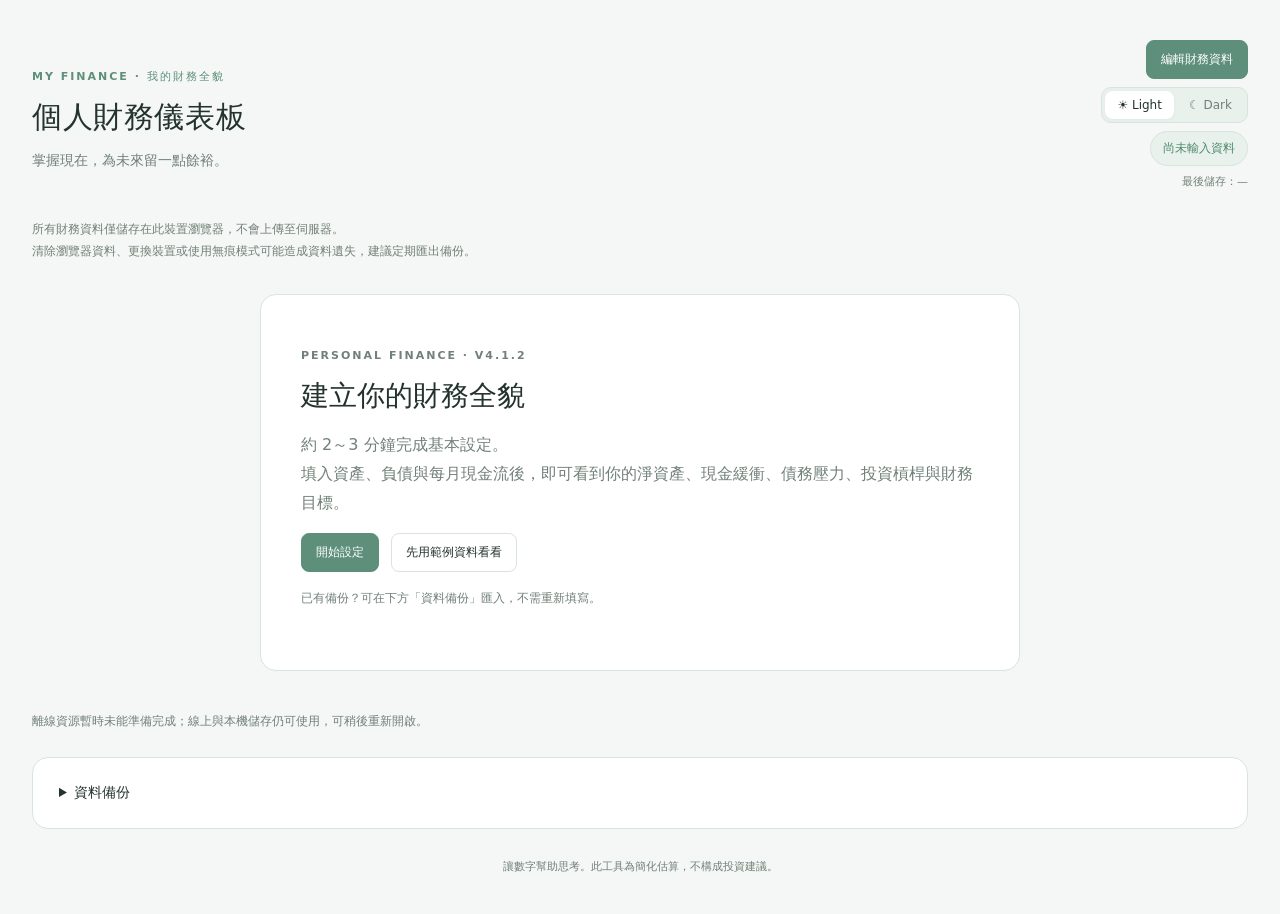
==== dashboard.html @ b1f29dc5 "V4.1.2：補齊輸入指引與暫時計算，加入個人警戒換算、配置一致性及期限彈性" ====
<!doctype html>
<html lang="zh-Hant" data-theme="light"><head><meta charset="utf-8"><meta name="viewport" content="width=device-width, initial-scale=1, interactive-widget=resizes-content"><meta http-equiv="Content-Security-Policy" content="default-src 'self'; script-src 'self' 'unsafe-inline'; style-src 'self' 'unsafe-inline'; img-src 'self' data: blob:; connect-src 'none'; worker-src 'self'; manifest-src 'self'; object-src 'none'; base-uri 'none'; form-action 'none'"><meta name="referrer" content="no-referrer"><link rel="icon" href="data:,"><meta name="theme-color" content="#5E8F7A"><link rel="manifest" href="manifest.webmanifest"><link rel="apple-touch-icon" href="icons/icon-192.png"><title>個人財務儀表板</title><style>:root{color-scheme:light;--bg:#F4F7F5;--card:#FFFFFF;--text:#24332D;--muted:#718078;--primary:#5E8F7A;--soft:#E8F1EC;--border:#D9E4DE;--yellow:#C58B2A;--red:#C86464;--positive:#4F8A6C;--input:#FAFCFB;--yellow-bg:#FBF4E6;--red-bg:#FCF0EF;--ring:#5e8f7a33;font-family:Inter,"Noto Sans TC",system-ui,-apple-system,sans-serif;font-synthesis:none;background:var(--bg);color:var(--text)}
:root[data-theme="dark"]{color-scheme:dark;--bg:#14201B;--card:#1E2E26;--text:#E0EAE3;--muted:#A3B5A9;--primary:#9BBBAB;--soft:#293F32;--border:#3A5043;--yellow:#DFB66D;--red:#E19791;--positive:#92BCA0;--input:#19271F;--yellow-bg:#3D3525;--red-bg:#402C2A;--ring:#9bbbab33}
*{box-sizing:border-box}body{margin:0}main{max-width:1320px;margin:auto;padding:40px 32px}header{display:flex;justify-content:space-between;align-items:center;gap:24px;margin-bottom:30px}p{line-height:1.8}h1{font-size:30px;letter-spacing:.6px;margin:10px 0}h2{font-size:18px;margin:0}.eyebrow{font-size:11px;font-weight:700;letter-spacing:2px;color:var(--primary)}.subtitle{color:var(--muted);font-size:14px;margin:0}.save-info{display:flex;flex-direction:column;align-items:flex-end;gap:8px}.save-info small{font-size:11px}#save-status{font-size:12px;color:var(--positive);border:1px solid var(--border);background:var(--soft);padding:8px 12px;border-radius:20px}#saved-at,#data-message{overflow-wrap:anywhere}.privacy-note{font-size:12px;color:var(--muted);line-height:1.8;margin:0 0 26px}
button,.file-button{background:var(--card);border:1px solid var(--border);border-radius:8px;padding:10px 14px;font:inherit;font-size:12px;color:var(--text);cursor:pointer}button:hover,.file-button:hover{background:var(--soft)}button:active{transform:translateY(1px)}button:focus-visible,summary:focus-visible,.file-button:focus-within{outline:3px solid var(--ring);outline-offset:2px}button:disabled{opacity:.5;cursor:wait}.theme-switch{display:flex;border:1px solid var(--border);padding:3px;gap:3px;border-radius:10px;background:var(--soft)}.theme-switch button{padding:7px 12px;border:0;background:transparent;color:var(--muted)}.theme-switch button[aria-pressed="true"]{background:var(--card);color:var(--text);box-shadow:0 1px 4px #00000009}
.kpis{display:grid;grid-template-columns:repeat(4,minmax(0,1fr));gap:18px;margin-bottom:24px;align-items:start}.kpi,.panel{background:var(--card);border:1px solid var(--border);border-radius:16px;min-width:0;max-width:100%}.kpi{position:relative;padding:24px 22px;display:flex;flex-direction:column;gap:13px;overflow-wrap:anywhere;min-height:175px}.kpi>span:first-child{font-size:13px;color:var(--muted)}.kpi strong{font-size:clamp(20px,2.1vw,29px);font-variant-numeric:tabular-nums;letter-spacing:-.7px;font-weight:650}.kpi>small{font-size:11px;color:var(--muted)}.status-badge,.row-status{font-size:10px;font-weight:500;align-self:flex-start;display:inline-flex;width:fit-content;border-radius:5px;padding:3px 6px;line-height:1.4}.status-badge.caution,dd.caution .row-status{background:var(--yellow-bg);color:var(--yellow)}.status-badge.danger,dd.danger .row-status{background:var(--red-bg);color:var(--red)}.row-status{display:table;margin:5px 0 0 auto}.caution{color:var(--yellow)}.danger,.negative{color:var(--red)}
.layout{display:flex;flex-direction:column;gap:24px;align-items:stretch}.panel{padding:26px}.section-heading{display:flex;justify-content:space-between;align-items:center;gap:12px;margin-bottom:18px}.section-heading>span{font-size:10px;letter-spacing:1px;color:var(--muted)}.hint,small{color:var(--muted);font-size:12px}.hint{margin:8px 0 20px}.results{display:grid;grid-template-columns:repeat(2,minmax(0,1fr));align-items:start;gap:24px;order:-1;width:100%;min-width:0}.stress,.goals{grid-column:1/-1}.inputs{width:100%}.inputs>summary{cursor:pointer;font-size:16px;font-weight:600}.inputs>summary span{font-size:12px;font-weight:400;color:var(--muted);margin-left:12px}.inputs[open]>summary{margin-bottom:24px}.inputs form{display:grid;grid-template-columns:repeat(4,minmax(0,1fr));gap:24px}fieldset{border:0;border-top:1px solid var(--border);padding:20px 0 10px;margin:22px 0 0;min-width:0}legend{font-size:12px;font-weight:650;color:var(--primary);letter-spacing:1px;padding:0 9px 0 0}label{display:block;font-size:13px;margin-bottom:14px}input{display:block;width:100%;border:1px solid var(--border);background:var(--input);border-radius:8px;font:inherit;font-variant-numeric:tabular-nums;color:var(--text);padding:11px 12px;margin-top:7px;outline:none}input:focus{border-color:var(--primary);box-shadow:0 0 0 3px var(--ring)}input:invalid,input[aria-invalid="true"]{border-color:var(--red)}.readonly{font-size:13px;margin-bottom:14px}.readonly output{display:block;margin:8px 0;color:var(--text);font-weight:650}.readonly small{font-size:11px}.amount-hint{display:block;margin-top:6px;font-size:11px;line-height:1.6;color:var(--muted);font-variant-numeric:tabular-nums;overflow-wrap:anywhere}label:focus-within .amount-hint{color:var(--primary)}
dl{margin:0}dl>div{display:flex;justify-content:space-between;align-items:baseline;gap:16px;padding:15px 0;border-bottom:1px solid var(--border)}dl>div:last-child{border-bottom:0}dt{font-size:13px;color:var(--muted)}dd{margin:0;text-align:right;font-size:18px;font-weight:600;font-variant-numeric:tabular-nums;overflow-wrap:anywhere}.note{background:var(--soft);border-radius:8px;font-size:12px;color:var(--muted);padding:13px 16px;margin:18px 0 0;line-height:1.8}.table-scroll{overflow-x:auto;min-width:0;max-width:100%}table{border-collapse:collapse;width:100%;font-size:13px;white-space:nowrap;text-align:right}th{color:var(--muted);font-size:11px;font-weight:500;background:var(--soft);padding:14px 12px}td{padding:19px 12px;border-bottom:1px solid var(--border);font-variant-numeric:tabular-nums}th:first-child,td:first-child{text-align:left}td:first-child{font-weight:600}.warning{font-size:12px;color:var(--red);background:var(--red-bg);padding:12px;border-radius:8px}#storage-warning{margin-bottom:24px}.goal-inputs{display:grid;grid-template-columns:repeat(5,minmax(0,1fr));gap:16px}.goal-results{display:grid;grid-template-columns:repeat(4,minmax(0,1fr));gap:20px}.goal-results>div{display:block;border:0;padding:16px 0}.goal-results dd{text-align:left;margin-top:12px;font-size:22px}.goal-results dt{font-size:12px}.scenario-grid{display:grid;grid-template-columns:repeat(4,minmax(0,1fr));gap:14px;margin-top:16px}.scenario-card{background:var(--soft);border-radius:8px;padding:15px;min-width:0}.scenario-card span{font-size:12px;color:var(--muted);display:block;margin-bottom:12px}.scenario-card strong{font-size:18px;overflow-wrap:anywhere}
.utility{margin-top:24px}.utility>summary,.subsection>summary{cursor:pointer;font-weight:600;font-size:14px}.utility[open]>summary{margin-bottom:22px}.utility p{font-size:13px;line-height:1.8}.subsection{margin-top:20px}.settings-grid{display:grid;grid-template-columns:repeat(3,minmax(0,1fr));gap:20px;margin-top:20px}.toolbar{display:flex;gap:12px;align-items:center;flex-wrap:wrap;margin:16px 0}.toolbar label{margin:0}.toolbar input{width:auto}.file-button{display:inline-block}.file-button input{width:180px;font-size:11px}select{font:inherit;font-size:13px;padding:9px;border:1px solid var(--border);border-radius:8px;background:var(--card);color:var(--text);margin:7px 0}.history-svg{width:100%;height:auto;display:block;min-height:180px}.history-svg text{fill:var(--muted);font-size:12px}.history-svg .trend{fill:none;stroke:var(--primary);stroke-width:2.5}.history-svg circle{fill:var(--primary)}.history-svg .axis{stroke:var(--border);stroke-width:1}.share-toolbar{display:flex;gap:20px;align-items:center;flex-wrap:wrap;margin:0 0 16px}.inline-check{display:flex;align-items:center;gap:8px;margin:0;font-size:12px}.inline-check input{width:16px;height:16px;margin:0}#image-result{margin-bottom:24px}#image-result a{color:var(--primary);font-size:13px}#summary-preview{display:block;width:100%;max-width:440px;height:auto;border-radius:12px;margin:15px 0}.snapshot-summary{margin-right:8px}#month-comparison{margin:0 0 18px}#image-status{margin:0 0 16px}
.metric-explanation{font-weight:400;text-align:left;width:100%;font-size:12px;margin-top:0;min-width:0}dl>div:has(.metric-explanation){flex-wrap:wrap}.reason-accordion>summary{display:flex;align-items:center;justify-content:space-between;gap:6px;list-style:none;cursor:pointer;font-size:11px;font-weight:550;color:var(--primary);padding:9px 10px;border:1px solid var(--border);border-radius:8px;background:var(--card);min-height:36px}.reason-accordion>summary::-webkit-details-marker,.full-explanation>summary::-webkit-details-marker{display:none}.reason-accordion>summary::after{content:'⌄';font-size:15px}.reason-accordion[open]>summary::after{transform:rotate(180deg)}.reason-accordion>summary:hover,.reason-accordion>summary:active,.full-explanation>summary:hover,.full-explanation>summary:active{background:var(--soft);border-color:var(--primary)}.explanation-brief{display:-webkit-box;-webkit-box-orient:vertical;-webkit-line-clamp:2;overflow:hidden;font-size:12px;color:var(--muted);line-height:1.75;margin:10px 0 5px}.full-explanation>summary{display:inline-flex;cursor:pointer;list-style:none;font-size:11px;color:var(--primary);padding:7px 8px;border:1px solid transparent;border-radius:6px;min-height:32px}.full-explanation>summary::after{content:' ＋'}.full-explanation[open]>summary::after{content:' −'}.explanation-detail{font-size:12px;line-height:1.9;color:var(--muted);margin:8px 0 0;padding:10px 12px;background:var(--soft);border-radius:8px;max-height:200px;overflow-y:auto;overscroll-behavior:contain}.kpi .explanation-detail{max-height:160px}.metric-explanation[data-status="caution"] .reason-accordion>summary{border-color:var(--yellow)}.metric-explanation[data-status="danger"] .reason-accordion>summary{border-color:var(--red)}
footer{text-align:center;color:var(--muted);font-size:11px;padding:30px 0 0}[hidden]{display:none!important}
@media(max-width:1000px){.kpi{padding:20px 16px}.kpi strong{font-size:23px}}
@media(max-width:900px){.kpis{grid-template-columns:repeat(2,minmax(0,1fr))}.inputs form,.goal-inputs,.scenario-grid{grid-template-columns:repeat(2,minmax(0,1fr))}.panel{padding:22px}.section-heading{flex-wrap:wrap}dd{font-size:16px}.goal-results{grid-template-columns:repeat(2,minmax(0,1fr))}}
@media(max-width:680px){main{padding:24px 16px}header{align-items:flex-start;flex-direction:column;gap:16px}h1{font-size:25px}.save-info{align-items:flex-start}.theme-switch button{min-height:36px}.kpis{gap:10px}.kpi{padding:17px 13px;gap:11px;min-height:160px}.kpi strong{font-size:20px}.results{grid-template-columns:1fr;gap:20px}.layout{gap:20px}.inputs form,.settings-grid{grid-template-columns:1fr}input{font-size:16px}.goal-results{gap:12px}.goal-results dd{font-size:18px}.toolbar{align-items:flex-start}.section-heading>span{font-size:9px}dt{font-size:12px}.utility{padding:20px}.explanation-brief{-webkit-line-clamp:3}.kpi .explanation-detail{max-height:130px}.reason-accordion>summary{padding:9px 7px;font-size:10px}.status-badge{font-size:9px;padding:3px 5px}.share-toolbar{gap:14px}.privacy-note{font-size:11px}}
/* V3: focused setup, with details kept below the existing dashboard. */
.primary-button{background:var(--primary);color:var(--card);border-color:var(--primary);font-weight:600}.primary-button:hover{background:var(--positive);color:var(--card)}.welcome{max-width:760px;margin:32px auto 40px;padding:40px}.welcome h2{font-size:28px}.welcome p{color:var(--muted)}.demo-banner{margin-bottom:24px;display:flex;justify-content:space-between;gap:16px;align-items:center}.floating-edit{display:none}.required-return{border-top:1px solid var(--border);padding-top:16px;margin-top:12px;display:flex;gap:14px;align-items:baseline;flex-wrap:wrap}.required-return>span{font-size:13px;color:var(--muted)}.required-return strong{font-size:22px}.required-return .hint{width:100%;margin:0}.allocation-home{grid-column:1/-1}.allocation-bar{display:flex;height:12px;overflow:hidden;border-radius:12px;background:var(--soft);margin:20px 0 12px}.asset-0{background:var(--primary)}.asset-1{background:#A8BAAC}.asset-2{background:#D4C7A2}.allocation-legend{font-size:13px;line-height:1.8}.edit-step{margin-bottom:12px}.field-level{font-size:10px;color:var(--muted);font-weight:400;background:var(--soft);border-radius:4px;padding:2px 5px;white-space:nowrap}.field-helper{display:block;line-height:1.7;margin-top:6px;font-size:11px;color:var(--muted)}h3{font-size:16px;font-weight:600;margin:24px 0 16px}h4{font-size:14px;margin:0}.wizard-grid{display:grid;grid-template-columns:repeat(2,minmax(0,1fr));gap:12px 22px}.wizard-grid label{min-width:0}.buffer-options{display:grid;grid-template-columns:1fr 1fr;gap:15px}.debt-row{padding:20px;border:1px solid var(--border);border-radius:12px;margin:18px 0;background:var(--input)}.debt-row input,.debt-row select{background:var(--card)}.debt-row select{display:block;width:100%;margin-top:7px;padding:11px}.inline-info{font-size:12px;line-height:1.8;margin-top:6px;color:var(--muted)}.inline-info summary{cursor:pointer;color:var(--primary);font-size:12px;list-style:none;display:inline-block;padding:4px 7px;border:1px solid var(--border);border-radius:6px}.inline-info p{margin:8px 0;max-width:600px}.inline-info[open]{display:block}.inline-info summary:hover{background:var(--soft)}
#wizard{padding:0;width:min(980px,95vw);max-width:100vw;height:min(900px,92dvh);max-height:100dvh;border:1px solid var(--border);border-radius:18px;background:var(--card);color:var(--text);overflow:hidden}#wizard[open]{display:flex;flex-direction:column}#wizard::backdrop{background:#11271b66;backdrop-filter:blur(3px)}.wizard-header{padding:22px 30px;margin:0;flex-shrink:0}.wizard-header .eyebrow{margin:0 0 8px}.wizard-header button{white-space:nowrap}.wizard-body{overflow-y:auto;padding:0 30px 24px;flex:1;overscroll-behavior:contain}.wizard-footer{display:flex;justify-content:space-between;align-items:center;gap:16px;padding:18px 30px;border-top:1px solid var(--border);flex-shrink:0;background:var(--card)}.wizard-footer>div{display:flex;gap:10px}.wizard-footer>span{font-size:11px;color:var(--muted)}.stepper{display:flex;gap:8px;padding:0 30px 14px;border-bottom:1px solid var(--border);flex-shrink:0}.stepper span{flex:1;font-size:12px;padding:10px 8px;border-radius:7px;color:var(--muted);background:var(--input);text-align:center}.stepper .active{color:var(--primary);background:var(--soft);font-weight:600}
@media(max-width:680px){.welcome{padding:26px;margin:16px 0}.welcome h2{font-size:24px}.floating-edit{display:block;position:fixed;right:16px;bottom:max(16px,env(safe-area-inset-bottom));z-index:5;box-shadow:0 3px 14px #24332d22;background:var(--card);border-color:var(--primary);font-size:12px}body:has(#wizard[open]) .floating-edit{display:none}.demo-banner{align-items:flex-start;flex-direction:column}main{padding-bottom:80px}#wizard{width:100vw;height:100dvh;max-height:100dvh;max-width:100vw;margin:0;border:0;border-radius:0;inset:0}.wizard-header{flex-direction:row;align-items:center;gap:12px;padding:18px 16px}.wizard-header h2{font-size:20px}.wizard-header button{font-size:11px;padding:9px}.wizard-body{padding:0 16px 22px}.wizard-grid{grid-template-columns:1fr;gap:4px}.wizard-footer{padding:14px 16px max(14px,env(safe-area-inset-bottom));align-items:flex-start;flex-direction:column;gap:10px}.wizard-footer>div{width:100%;justify-content:space-between}.wizard-footer button{min-height:42px}.stepper{padding:0 16px 14px;gap:6px}.stepper span{font-size:10px;padding:10px 4px}.buffer-options{grid-template-columns:1fr}.debt-row{padding:16px}.allocation-home .section-heading{gap:8px}.allocation-legend{font-size:12px}}
/* V4 keeps the lab out of the main dashboard. */
.lab-entry{display:flex;justify-content:space-between;gap:20px;align-items:center;margin-bottom:24px}.lab-entry p{font-size:13px;color:var(--muted);margin:8px 0}.lab-entry .toolbar{flex-shrink:0}.pwa-update{display:flex;justify-content:space-between;align-items:center;gap:16px;margin-bottom:20px}#pwa-status:empty{display:none}
#scenario-lab{padding:0;width:min(1120px,96vw);height:min(960px,94dvh);max-height:100dvh;max-width:100vw;border:1px solid var(--border);border-radius:18px;background:var(--card);color:var(--text);overflow:hidden}#scenario-lab[open]{display:flex;flex-direction:column}#scenario-lab::backdrop{background:#11271b66;backdrop-filter:blur(3px)}.lab-header{flex-shrink:0;align-items:flex-start;padding:22px 28px;margin:0;border-bottom:1px solid var(--border)}.lab-header p{margin:8px 0 0}.lab-header .eyebrow{margin:0 0 8px}.lab-header>button{white-space:nowrap}.lab-tabs{display:flex;gap:8px;padding:12px 28px;border-bottom:1px solid var(--border);flex-shrink:0}.lab-tabs button[aria-pressed="true"]{background:var(--soft);color:var(--primary);border-color:var(--primary)}.lab-body{overflow-y:auto;padding:0 28px 28px;flex:1;overscroll-behavior:contain}.quick-grid{display:grid;grid-template-columns:repeat(3,minmax(0,1fr));gap:10px;margin:18px 0 24px}.quick-grid button{text-align:left;min-height:52px}.scenario-action,.saved-scenario{border:1px solid var(--border);background:var(--input);border-radius:12px;padding:20px;margin:16px 0}.scenario-action h3{font-size:15px;margin:0}.scenario-action .section-heading>div{display:flex;gap:6px}.scenario-action input,.scenario-action select{background:var(--card)}.scenario-action .inline-check input{width:16px;height:16px}.scenario-action select{display:block;width:100%;margin-top:7px}.comparison-heading{padding:16px;background:var(--soft);border-radius:10px;display:flex;justify-content:center;gap:20px;align-items:center;flex-wrap:wrap;margin:24px 0 12px}.comparison-heading small{width:100%;text-align:center}.comparison-card{display:grid;grid-template-columns:1.3fr 1fr 1fr 1.3fr;gap:12px;padding:15px 0;border-bottom:1px solid var(--border);align-items:center;font-size:13px}.comparison-card>div{min-width:0;overflow-wrap:anywhere}.comparison-card small{display:block;font-size:10px;margin-bottom:5px}.comparison-card span{font-variant-numeric:tabular-nums}.comparison-label{font-weight:600}.comparison-delta{color:var(--muted)}.stress-case{margin:14px 0;padding:16px;border:1px solid var(--border);border-radius:10px}.stress-case.major{border-left:3px solid var(--primary)}.stress-case h4{font-size:13px;margin:0 0 10px}.stress-case .comparison-card{font-size:12px}.stress-case .comparison-card:last-child{border-bottom:0}#scenario-narrative{padding-left:20px;font-size:13px;line-height:2}#scenario-notes{font-size:12px}.assumption-card{border:1px solid var(--border);border-radius:10px;padding:14px}.assumption-card p{font-size:12px;color:var(--muted);line-height:1.8}#loan-rate-grid,#loan-shocks{display:grid;grid-template-columns:repeat(2,minmax(0,1fr));gap:12px;margin:18px 0}#loan-chart{margin-top:22px}.lab-body section>h3{margin-top:22px}
@media(max-width:680px){.lab-entry{flex-direction:column;align-items:stretch;padding:20px}.lab-entry .toolbar{margin-bottom:0}.lab-entry small{line-height:1.8;display:block}#scenario-lab{width:100vw;height:100dvh;margin:0;border-radius:0;border:0;inset:0}.lab-header{flex-direction:row;padding:18px 16px;gap:10px}.lab-header h2{font-size:19px}.lab-header .hint{font-size:11px}.lab-header .eyebrow{font-size:9px}.lab-tabs{padding:10px 16px;gap:6px}.lab-tabs button{font-size:11px;padding:9px 8px;flex:1}.lab-body{padding:0 16px 32px}.quick-grid{grid-template-columns:1fr}.scenario-action{padding:15px}.scenario-action .section-heading{flex-wrap:nowrap;gap:7px}.scenario-action .section-heading button{padding:7px;font-size:11px}.comparison-card{grid-template-columns:1fr 1fr;border:1px solid var(--border);border-radius:10px;margin:10px 0;padding:14px;gap:12px}.comparison-label{grid-column:1/-1}.comparison-after{position:relative;padding-left:17px}.comparison-after::before{content:'→';position:absolute;left:0;top:22px;color:var(--muted)}.comparison-delta{grid-column:1/-1;padding-top:8px;border-top:1px solid var(--border)}.comparison-delta small{display:none}#loan-rate-grid,#loan-shocks{grid-template-columns:1fr}.pwa-update{align-items:flex-start;flex-direction:column}}

body:has(#scenario-lab[open]) .floating-edit{display:none}
/* V4.1: calm interpretation and touch-friendly stress cards. */
.goal-time{font-size:1.12rem;font-weight:600;color:var(--text)}
#goal-progress{width:100%;height:9px;border:0;border-radius:10px;overflow:hidden;accent-color:var(--primary);background:var(--border)}
#goal-progress::-webkit-progress-bar{background:var(--border);border-radius:10px}#goal-progress::-webkit-progress-value{background:#5e8f7a;border-radius:10px}
.financial-review ul{padding-left:1.3rem;margin:.6rem 0 1.2rem}.financial-review li{margin:.65rem 0;line-height:1.7}.financial-review h3{font-size:1rem}
#stress-controls label{display:flex;flex-direction:column;gap:.4rem;margin:.8rem 0}.stress-table{width:100%;min-width:0;table-layout:fixed}.stress-table td,.stress-table th{white-space:normal;overflow-wrap:anywhere;padding:16px 10px}.stress-table th{font-size:.85rem}
#ai-dialog{width:min(850px,calc(100% - 40px));max-height:92dvh;padding:0;border:1px solid var(--border);border-radius:20px;background:var(--card);color:var(--text)}
#ai-dialog .lab-body{display:grid;gap:16px}#ai-output{width:100%;min-height:48dvh;resize:vertical;font:inherit;font-size:1rem;line-height:1.7;padding:16px;border:1px solid var(--border);border-radius:12px;background:var(--bg);color:var(--text)}
body:has(#ai-dialog[open]) #mobile-edit{display:none}
@media(max-width:640px){.stress-table,.stress-table tbody,.stress-table tr,.stress-table td{display:block;width:100%}.stress-table thead{display:none}.stress-table tr{border:1px solid var(--border);border-radius:12px;padding:12px;margin:14px 0;background:var(--card)}.stress-table td{padding:7px 0;border:0;display:flex;justify-content:space-between;gap:12px;text-align:right}.stress-table td::before{content:attr(data-label);color:var(--muted);text-align:left;flex-shrink:0}.stress-table td:first-child{font-weight:600}.stress-table td:first-child::before{content:'大盤跌幅'}#ai-dialog{width:100%;max-width:100%;height:100dvh;max-height:100dvh;margin:0;border-radius:0}.financial-review li{font-size:.94rem}}

#stress-settings-message:empty{display:none}

/* Collapsed KPI composition, using stacked rows on narrow screens. */
.kpi-composition{width:100%;font-size:12px;min-width:0}.kpi-composition>summary{cursor:pointer;color:var(--primary);border:1px solid var(--border);border-radius:8px;padding:9px 8px;min-height:36px;list-style:none;background:var(--card);font-size:11px}
.kpi-composition>summary::after{content:' ⌄'}.kpi-composition[open]>summary::after{content:' ⌃'}.kpi-composition>summary:hover,.kpi-composition>summary:active{background:var(--soft);border-color:var(--primary)}.kpi-composition dl>div{display:block;padding:9px 0}.kpi-composition dt{font-size:11px}.kpi-composition dd{text-align:left;font-size:14px;margin-top:5px}.kpi-composition p{font-size:11px;color:var(--muted);white-space:pre-line;overflow-wrap:anywhere;background:var(--soft);padding:10px;border-radius:8px}.kpi-composition dl{margin-top:8px;max-height:330px;overflow:auto;overscroll-behavior:contain}
.goal-basis-control{display:flex;align-items:center;gap:12px;flex-wrap:wrap;margin-bottom:8px}.goal-basis-control select{margin:0}#goal-settings-message:empty,#wizard-goal-settings-message:empty{display:none}
/* Capability-based status stays neutral and uses the existing collapsed panel. */
.analysis-status-items{padding-left:18px}.analysis-status-items li{margin:14px 0}.analysis-status-items p{margin:0 0 8px;overflow-wrap:anywhere}.analysis-status-items button{min-height:40px}#completeness h3{font-size:15px}#completeness section+section{margin-top:24px}
/* Small guidance additions retain the existing card, colors and navigation. */
.field-guidance>summary,.annual-tool>summary{display:inline-flex;align-items:center;min-height:44px;padding:8px 10px}.field-guidance p{white-space:pre-line;overflow-wrap:anywhere}.annual-tool{padding:10px;border:1px solid var(--border);border-radius:8px}.annual-tool input{width:100%;min-width:0}.decision-reference{padding:10px;background:var(--soft);border-radius:8px;overflow-wrap:anywhere}.decision-caution{background:var(--yellow-bg);color:var(--yellow);padding:12px;border-radius:8px;font-size:12px;line-height:1.8;overflow-wrap:anywhere}.buffer-options .inline-check{align-items:flex-start}.buffer-options .inline-check>span{min-width:0}.buffer-options .inline-check input{flex-shrink:0}.buffer-options .field-helper{margin:4px 0 0}#goal-flex-results{display:grid;grid-template-columns:repeat(2,minmax(0,1fr));gap:8px 16px}#goal-flex-results p{font-size:13px;overflow-wrap:anywhere}
</style></head>
<body><main>
<header><div><p class="eyebrow">MY FINANCE · 我的財務全貌</p><h1>個人財務儀表板</h1><p class="subtitle">掌握現在，為未來留一點餘裕。</p></div><div class="save-info"><button type="button" id="edit-finances" class="primary-button">編輯財務資料</button><div class="theme-switch" role="group" aria-label="外觀模式"><button type="button" data-theme-choice="light" aria-pressed="true">☀ Light</button><button type="button" data-theme-choice="dark" aria-pressed="false">☾ Dark</button></div><small id="theme-status" role="status" hidden></small><span id="save-status" role="status">尚未輸入資料</span><small id="saved-at">最後儲存：—</small></div></header><p class="privacy-note">所有財務資料僅儲存在此裝置瀏覽器，不會上傳至伺服器。<br>清除瀏覽器資料、更換裝置或使用無痕模式可能造成資料遺失，建議定期匯出備份。</p><p id="storage-warning" class="warning" role="alert" hidden></p>
<section id="welcome" class="panel welcome" hidden><p class="eyebrow">PERSONAL FINANCE · V4.1.2</p><h2>建立你的財務全貌</h2><p>約 2～3 分鐘完成基本設定。<br>填入資產、負債與每月現金流後，即可看到你的淨資產、現金緩衝、債務壓力、投資槓桿與財務目標。</p><div class="toolbar"><button id="start-setup" type="button" class="primary-button">開始設定</button><button id="demo-start" type="button">先用範例資料看看</button></div><p class="hint">已有備份？可在下方「資料備份」匯入，不需重新填寫。</p></section>
<div id="demo-banner" class="note demo-banner" hidden>目前為範例資料，修改不會存成正式資料。<button id="demo-exit" type="button">開始輸入我的資料</button></div>
<div id="pwa-update" class="note pwa-update" hidden><span>有新版可用。請先儲存尚未完成的情境。</span><button id="pwa-reload" type="button">重新載入更新</button></div><p id="pwa-status" class="hint" role="status"></p>
<div id="dashboard"><section class="panel lab-entry"><div><h2>財務決策實驗室</h2><p>先試算，再決定。</p><small>在不修改正式資料的情況下，先看看不同財務決策可能造成什麼變化。</small></div><div class="toolbar"><button id="open-lab" type="button" class="primary-button">開始試算</button><button id="pwa-install" type="button">安裝／新增到主畫面</button></div></section><section class="kpis" aria-label="財務摘要">
<article class="kpi"><span>淨資產</span><strong id="netWorth">—</strong><small>總資產扣除所有負債</small></article>
<article class="kpi"><span>金融資產</span><strong id="financialAssets">—</strong><small>現金與股票 / ETF 市值</small></article>
<article class="kpi"><span>現金緩衝月數</span><strong id="cashRunway">—</strong><small>可支應生活費與債務還款</small></article>
<article class="kpi"><span>綜合市場槓桿</span><strong id="marketLeverage">—</strong><small>等效曝險 ÷ 投資淨值</small></article>
</section>
<p id="month-comparison" class="hint" hidden></p><div class="share-toolbar"><button id="generate-summary" type="button">產出財務摘要圖</button><label class="inline-check"><input id="hide-amounts" type="checkbox">分享版隱藏金額，只顯示比例</label></div><p id="image-status" role="status" class="hint"></p><div id="image-result" hidden><a id="download-summary" download>下載 PNG 圖片</a><details class="subsection"><summary>預覽摘要圖</summary><img id="summary-preview" alt="本機產生的財務摘要圖"></details></div>
<div class="layout"><div class="results"><section class="panel goals" aria-labelledby="goals-title"><div class="section-heading"><h2 id="goals-title">財務目標</h2><span>FINANCIAL GOALS</span></div>
<label class="goal-basis-control">目標計算基準<select id="goal-basis" data-goal-basis><option value="investment">投資資產</option><option value="financial">金融資產</option></select></label><p id="goal-basis-description" class="hint"></p><p id="goal-settings-message" class="warning" role="status"></p>
<button type="button" class="edit-step" data-open-step="1">調整投資與目標</button><p id="goal-validation" class="warning" role="alert" hidden></p>
<p id="goal-time" class="goal-time"></p><p id="goal-distance" class="hint"></p><progress id="goal-progress" max="100" value="0" aria-label="財務目標完成率"></progress><p id="goal-progress-note" class="hint"></p><dl id="goal-results" class="goal-results"></dl><div class="required-return"><span>達標所需年化報酬率</span><strong id="required-return">—</strong><p id="required-return-note" class="hint"></p></div>
<details class="subsection" id="goal-flex"><summary>如果目標時間更有彈性？</summary><p class="hint">此比較只改變目標年齡，其他條件維持不變。用來觀察多給自己1～3年時間，達標所需要的報酬率會如何變化。</p><div id="goal-flex-results"></div></details><details class="subsection"><summary>比較年化報酬情境與投入</summary><p id="goal-extra" class="hint"></p><div id="return-scenarios" class="scenario-grid"></div><p class="hint">0%、保守 5%、基準 8%、積極 12% 與上方自訂報酬率，皆使用目前選擇的目標基準與相同每月投入；只有投資資產與新增投入適用投資報酬。名稱僅供情境比較，不代表通用投資標準。</p>
<p id="goal-assumptions" class="note">每月底固定投入投資資產並按月複利；月報酬率 = (1 + 投資組合年化報酬率) 的 1/12 次方 − 1。現金不套用股票投資報酬；金融資產模式中現金維持原值。固定投入與現金流結餘共用，不重複扣款。不含通膨、稅費與提領，情境不保證未來報酬。年齡以整歲估算，目標年齡須晚於目前年齡才估算未來。</p></details></section>
<section class="panel allocation-home"><div class="section-heading"><h2>目前配置 vs 目標配置</h2><button type="button" data-open-step="2">設定目標配置</button></div><div id="allocation-current"></div><p id="allocation-target" class="hint"></p><p class="hint">投資池 = 股票 / ETF 投資資產 + 投資預備金；投資預備金本身仍屬現金，不會重複計入總資產。</p><details class="subsection"><summary>目標設定一致性與配置偏差</summary><div id="allocation-review"></div></details></section><section class="panel"><div class="section-heading"><h2>財務體質</h2><span>FINANCIAL HEALTH</span></div><dl id="health"></dl><p class="note">現金緩衝假設收入中斷時會暫停固定投資，因此分母只包含生活支出與債務還款。平均月收入以家庭年收入 ÷ 12 計算；若收入波動較大，此比例僅作年度平均參考。平均每月結餘以平均月收入扣除生活支出、債務還款與固定投資。</p></section>
<section class="panel financial-review"><div class="section-heading"><h2>財務健檢</h2><span>FINANCIAL REVIEW</span></div><p class="hint">根據你的財務資料與自行設定的警戒線整理。僅為規則式摘要，並非健康評分或投資建議。</p><h3>✓ 目前較有餘裕</h3><ul id="review-positive"></ul><h3>△ 需留意</h3><ul id="review-warnings"></ul><details class="subsection"><summary>可以進一步檢視</summary><ul id="review-review"></ul></details><button id="generate-ai" type="button">產生 AI 分析資料</button><p class="hint">僅在本機整理文字；只有你主動貼上後，資料才會交給 AI。</p></section><section class="panel"><div class="section-heading"><h2>投資槓桿</h2><span>MARKET EXPOSURE</span></div><dl id="investment"></dl><p class="note">等效曝險 = 一般投資市值 + 槓桿 ETF 市值 × 倍率。投資淨值小於或等於 0 時，綜合槓桿不具有效意義。投資淨值 = 股票 / ETF 投資資產 − 投資用途負債；與綜合市場槓桿使用相同的淨值。</p></section>
<section class="panel stress"><div class="section-heading"><h2>市場壓力測試</h2><span>STRESS TEST</span></div><p class="hint">如果大盤下跌，資產可能如何變化？</p><strong id="stress-model-label"></strong><details id="stress-controls" class="subsection"><summary>進階模型設定</summary><div class="wizard-grid"><label>模型<select id="stress-model"><option value="dailyReset">每日重置</option><option value="linear">線性曝險</option></select></label><div id="daily-options"><label>路徑<select id="stress-path"><option value="smooth">平滑</option><option value="volatile">波動示意</option></select></label><label>回檔期間<select id="stress-days"><option value="20">20 個交易日</option><option value="60" selected>60 個交易日</option><option value="120">120 個交易日</option></select></label></div><div id="volatility-options"><label>每日波動<select id="stress-volatility"><option value="0.5">低 0.5%</option><option value="1" selected>中 1%</option><option value="2">高 2%</option><option value="custom">自訂</option></select></label><label id="custom-volatility-label" hidden>自訂每日波動（0～25%）<input id="stress-custom-volatility" type="number" min="0" max="25" step="any" value="1"></label></div></div></details><p id="stress-settings-message" class="warning" role="status"></p><p id="stress-model-note" class="note"></p><p id="break-even" class="note"></p><p id="break-even-note" class="hint">此結果高度依賴路徑假設，不代表實際市場臨界點。搜尋大盤跌幅範圍為 0%～99%。</p><div class="stress-table-wrap"><table class="stress-table"><thead><tr><th scope="col">大盤跌幅</th><th scope="col">槓桿 ETF 模擬報酬</th><th scope="col">投資市值</th><th scope="col">投資淨值</th><th scope="col">整體淨資產</th></tr></thead><tbody id="scenarios"></tbody></table></div><p class="note">實際槓桿 ETF 報酬仍可能受到每日市場路徑、波動、追蹤誤差、費用、融資成本與產品機制影響。此為本機情境模擬，不代表預測或投資建議。房屋、現金、其他資產與負債維持不變。</p></section></div></div><details class="panel utility" id="analysis-panel"><summary>詳細分析：現金、負債與再平衡</summary><h3>現金分類</h3><dl id="cash-analysis"></dl><h3>負債摘要</h3><dl id="debt-analysis"></dl><p class="hint">以目前本金簡化估算，實際利息會隨本金下降而改變。</p><h3>只靠新增資金調整</h3><p id="rebalance-note"></p><dl id="rebalance-additions"></dl><h3>本月新增資金配置參考</h3><dl id="monthly-allocation"></dl><p class="hint">此為依你設定的目標配置所做的數學再平衡參考，不代表投資建議。</p></details>
<details class="panel utility" id="completeness-panel"><summary id="analysis-status-summary">資料與分析狀態</summary><div id="completeness"></div></details>
<details class="panel utility" id="history-panel"><summary>每月財務快照與趨勢</summary>
<p class="hint">每月手動記錄一次；同月份重存會先要求確認。快照記錄當時數值，不隨目前輸入改變。</p>
<div class="toolbar"><label>快照日期<input id="snapshot-date" type="date"></label><button id="save-snapshot" type="button">儲存本月快照</button><label>趨勢指標<select id="chart-metric"><option value="net">淨資產</option><option value="financial">金融資產</option><option value="investment">投資市值</option><option value="debt">總負債</option><option value="leverage">綜合市場槓桿</option></select></label></div>
<div id="history-chart"></div><div class="table-scroll"><table><thead><tr><th>日期</th><th>淨資產</th><th>金融資產</th><th>投資市值</th><th>總負債</th><th>綜合槓桿</th><th>操作</th></tr></thead><tbody id="snapshot-rows"></tbody></table></div></details>
</div><details class="panel utility"><summary>資料備份</summary>
<p class="hint">現金低於最低門檻、還款比或槓桿高於最高門檻為紅色；現金在門檻至 1.2 倍、還款比或槓桿在門檻的 80% 至 100% 為黃色。零分母不強行評級，但有債務無收入、投資淨值不大於零等狀況仍提醒。設定僅供個人參考。</p>
<label class="inline-check"><input id="include-scenarios" type="checkbox" checked>包含已儲存情境</label><div class="toolbar"><button id="export-data" type="button">匯出備份（JSON）</button><label class="file-button">匯入備份（JSON）<input id="import-data" type="file" accept=".json,application/json"></label><button id="clear-data" type="button">清除本機資料</button></div>
<p class="hint">JSON 含個人財務資料，請妥善保存。匯入會先檢查格式並要求確認。備份包含財務輸入、目標、警戒線、快照與未完成輸入。</p><p id="data-message" role="status"></p></details>
<footer>讓數字幫助思考。此工具為簡化估算，不構成投資建議。</footer>
</main><button id="mobile-edit" type="button" class="floating-edit">✎ 更新資料</button><dialog id="wizard" aria-labelledby="wizard-title"><header class="wizard-header"><div><p id="wizard-progress" class="eyebrow" aria-live="polite"></p><h2 id="wizard-title"></h2></div><button id="close-wizard" type="button">稍後再填 ✕</button></header><div class="stepper" aria-label="設定進度"><span>1 目前財務</span><span>2 投資與目標</span><span>3 進階設定</span></div><div class="wizard-body"><form id="finance-form" data-step="0" novalidate><p class="hint">沒有該項資產、收入或支出可留白，計算視為 0，不需為資料狀態補填 0。</p><h3>現金分類</h3><div class="wizard-grid"><label>日常可動用現金 <span class="field-level">基本</span><input data-field name="cashDaily" type="number" inputmode="decimal" min="0" step="any"><small class="field-helper">一般活存與近期可自由使用的現金。</small></label><label>緊急預備金 <span class="field-level">選填</span><input data-field name="cashEmergency" type="number" inputmode="decimal" min="0" step="any"><small class="field-helper">預留給失業、醫療、突發事件等。</small></label><label>投資預備金 <span class="field-level">選填</span><input data-field name="cashInvestmentReserve" type="number" inputmode="decimal" min="0" step="any"><small class="field-helper">等待投資機會投入市場的現金；預設不計入生活緩衝。</small></label><label>指定用途預留資金 <span class="field-level">選填</span><input data-field name="cashEarmarked" type="number" inputmode="decimal" min="0" step="any"><small class="field-helper">如學費、旅遊、稅金或未來還款等已有用途的資金。</small></label></div><p id="wizard-cash-total" class="note"></p><h3>其他資產</h3><div class="wizard-grid"><label>房屋目前估值 <span class="field-level">選填</span><input data-field name="home" type="number" inputmode="decimal" min="0" step="any"><small class="field-helper">以目前合理估值填寫。</small></label><label>其他資產 <span class="field-level">選填</span><input data-field name="other" type="number" inputmode="decimal" min="0" step="any"><small class="field-helper">未列入現金或投資的其他資產。</small></label></div><h3>收入與支出</h3><div class="wizard-grid"><label>家庭年收入 <span class="field-level">基本</span><input data-field name="income" type="number" inputmode="decimal" min="0" step="any"><small class="field-helper">稅前或稅後皆可，日後請維持相同口徑。</small></label><label>每月生活支出 <span class="field-level">基本</span><input data-field name="living" type="number" inputmode="decimal" min="0" step="any"><small class="field-helper">日常生活、保險、學費等；不要包含投資與貸款還款。</small></label><div id="basic-monthly-slot"><label>每月固定投資金額 <span class="field-level">基本</span><input data-field name="monthlyInvestment" type="number" inputmode="decimal" min="0" step="any"><small class="field-helper">與財務目標的每月固定投入共用，不會重複扣除。</small></label></div></div><h3>負債明細 <span class="field-level">選填</span></h3><p class="hint">沒有負債可以略過；利率與剩餘月數可稍後補填。</p><div id="debt-editor"></div><button id="add-debt" type="button">＋新增一筆負債</button></form><form id="goal-form" data-step="1" novalidate><h3>投資市值</h3><div class="wizard-grid"><label>一般股票 / ETF 市值 <span class="field-level">基本</span><input data-field name="regular" type="number" inputmode="decimal" min="0" step="any"><small class="field-helper">不包含下方另列的槓桿 ETF。</small></label><label>槓桿 ETF 市值 <span class="field-level">選填</span><input data-field name="leveraged" type="number" inputmode="decimal" min="0" step="any"><small class="field-helper">沒有持有可填 0。</small></label><label>槓桿 ETF 倍率 <span class="field-level">選填</span><input data-field name="multiplier" type="number" inputmode="decimal" min="1" step="any"><small class="field-helper">例如正2填 2；一般股票與 ETF 為 1。</small></label></div><div class="readonly">股票 / ETF 投資資產<output id="assetInvestment"></output></div><div id="goal-monthly-slot" class="wizard-grid"></div><h3>財務目標 <span class="field-level">選填</span></h3><label>目標計算基準<select id="wizard-goal-basis" data-goal-basis><option value="investment">投資資產</option><option value="financial">金融資產</option></select></label><p id="wizard-goal-settings-message" class="warning" role="status"></p><div class="wizard-grid"><label>目前年齡 <span class="field-level">選填</span><input data-field name="currentAge" type="number" inputmode="decimal" min="0" step="1" max="120"><small class="field-helper">以整歲填寫。</small></label><label>目標年齡 <span class="field-level">選填</span><input data-field name="targetAge" type="number" inputmode="decimal" min="0" step="1" max="120"><small class="field-helper">須晚於目前年齡才會估算達標所需報酬率。</small></label><label><span id="target-assets-label">目標投資資產</span> <span class="field-level">選填</span><input data-field name="targetAssets" type="number" inputmode="decimal" min="0" step="any"><small id="target-assets-helper" class="field-helper">目標只計一般股票 / ETF 與槓桿 ETF；不包含任何現金。</small></label><label>投資組合預期年化報酬率（%） <span class="field-level">選填</span><input data-field name="annualReturn" type="number" inputmode="decimal" min="-99" step="any" max="100"><small class="field-helper">用於股票 / ETF 投資資產的長期數學情境，不代表保證報酬。</small></label></div><p class="note" id="wizard-monthly-note"></p></form><form id="settings-form" data-step="2" novalidate><h3>個人警戒線</h3><p class="hint">這些數值不是市場通用安全標準，而是你希望 Dashboard 幫忙提醒自己的個人界線。系統預設值只是起始設定，可以依家庭狀況調整。</p><details class="inline-info field-guidance" name="wizard-field-guidance"><summary>ⓘ 警戒線怎麼設定？</summary><p>把它理解成：「到什麼程度時，我希望自己停下來重新檢視？」可從希望維持的現金時間、現金流彈性與可接受的市場波動來思考；不是通用安全標準，也不是新增借款額度。</p></details><div class="wizard-grid"><label>最低現金緩衝（月） <span class="field-level">進階</span><input data-field name="minRunway" type="number" inputmode="decimal" min="0.1" step="any" max="120"><small class="field-helper">低於門檻提醒，接近門檻顯示黃色。</small><small id="runway-reference" class="field-helper decision-reference"></small></label><label>最高債務月付比（%） <span class="field-level">進階</span><input data-field name="maxPaymentRatio" type="number" inputmode="decimal" min="0.1" step="any" max="100"><small class="field-helper">每月還款占家庭月收入的個人參考上限。</small><small id="payment-reference" class="field-helper decision-reference"></small></label><label>最高綜合市場槓桿（x） <span class="field-level">進階</span><input data-field name="maxLeverage" type="number" inputmode="decimal" min="0.1" step="any" max="100"><small class="field-helper">同時考慮槓桿 ETF 與投資用途借款。</small><small id="leverage-reference" class="field-helper decision-reference"></small></label></div><h3>生活緩衝包含哪些現金？ <span class="field-level">進階</span></h3><div class="buffer-options"><label class="inline-check"><input type="checkbox" data-buffer="cashDaily"><span>日常現金<small class="field-helper">通常可直接用於生活。</small></span></label><label class="inline-check"><input type="checkbox" data-buffer="cashEmergency"><span>緊急預備金<small class="field-helper">預設納入。</small></span></label><label class="inline-check"><input type="checkbox" data-buffer="cashInvestmentReserve"><span>投資預備金<small class="field-helper">預設不納入，避免為了生活被迫使用投資資金。</small></span></label><label class="inline-check"><input type="checkbox" data-buffer="cashEarmarked"><span>指定用途資金<small class="field-helper">預設不納入，因已有其他用途。</small></span></label></div><p class="hint">現金分類總額皆計入金融資產；只有勾選的分類用於生活現金緩衝。</p><h3>目標投資配置 <span class="field-level">進階</span></h3><p class="hint">投資池定義：一般股票 / ETF + 槓桿 ETF + 投資預備金。三者目標比例需合計100%。這是你的策略目標，不是系統推薦配置；可先全部留白。</p><div class="wizard-grid"><label>一般投資目標（%） <span class="field-level">進階</span><input data-field name="allocationGeneral" type="number" inputmode="decimal" min="0" step="any" max="100" data-nullable="true"><small class="field-helper">三類目標合計須為100%。</small></label><label>槓桿投資目標（%） <span class="field-level">進階</span><input data-field name="allocationLeveraged" type="number" inputmode="decimal" min="0" step="any" max="100" data-nullable="true"><small class="field-helper">可設定0%；若目前仍持有，無法只靠新增資金完全歸零。</small></label><label>投資預備金目標（%） <span class="field-level">進階</span><input data-field name="allocationReserve" type="number" inputmode="decimal" min="0" step="any" max="100" data-nullable="true"><small class="field-helper">已包含在現金，不會再次加進資產。</small></label></div><p id="allocation-validation" class="warning" hidden>目標配置合計需為 100%。</p><section><h3>目標設定一致性檢查</h3><div id="allocation-consistency"></div></section></form><p id="wizard-error" role="alert" class="warning" hidden></p></div><footer class="wizard-footer"><span id="wizard-save-status" role="status"></span><div><button id="wizard-back" type="button">上一步</button><button id="wizard-next" type="button" class="primary-button">儲存並繼續</button></div></footer></dialog><dialog id="scenario-lab" aria-labelledby="lab-title"><header class="lab-header"><div><p class="eyebrow">WHAT-IF SCENARIO LAB · V4.1.2</p><h2 id="lab-title">財務決策實驗室</h2><p class="hint">先試算，再決定。所有結果均為情境模擬，不代表投資建議。</p></div><button id="close-lab" type="button">關閉 ✕</button></header><nav class="lab-tabs" aria-label="實驗室工具"><button data-lab-tab="scenario" type="button" aria-pressed="true">情境試算</button><button data-lab-tab="loan" type="button" aria-pressed="false">借款投資比較</button><button data-lab-tab="saved" type="button" aria-pressed="false">已儲存情境</button></nav><div class="lab-body"><p id="lab-status" class="hint" role="status"></p>
<section data-lab-page="scenario"><div id="lab-quick"><h3>選一個想試算的情境</h3><div class="quick-grid"><button data-quick="borrow" type="button">如果我多借一筆信貸？</button><button data-quick="repay" type="button">如果我提前還貸款？</button><button data-quick="annualIncome" type="button">如果家庭收入下降？</button><button data-quick="trade" type="button">如果我降低槓桿部位？</button><button data-quick="expense" type="button">如果我有一筆大額支出？</button></div></div>
<div class="toolbar"><label>情境名稱<input id="scenario-name" maxlength="80" placeholder="例如：新增150萬信貸"></label><label>變動類型<select id="action-type"><option value="borrow">新增借款</option><option value="repay">提前償還負債</option><option value="expense">一次性支出</option><option value="income">一次性收入</option><option value="annualIncome">每月收入改變</option><option value="living">每月生活支出改變</option><option value="monthlyInvestment">每月固定投資改變</option><option value="trade">調整投資部位</option></select></label><button id="add-action" type="button">＋加入一個變動</button><button id="new-scenario" type="button">新建情境</button></div><div id="scenario-actions"></div><p id="scenario-error" class="warning" role="alert" hidden></p><div class="toolbar"><button id="save-scenario" type="button" class="primary-button">儲存此情境</button><small>只儲存變動，不保存基準資料；沒有套用到正式資料的功能。</small></div>
<div id="scenario-results"><div class="comparison-heading"><strong>目前狀態</strong><span>vs</span><strong>模擬後</strong><small>每次以目前正式資料重新計算；變動依由上而下順序執行。</small></div><p id="scenario-goal-label" class="hint"></p><div id="scenario-kpis"></div><h3>市場壓力測試比較</h3><p id="scenario-model-label" class="hint"></p><p class="hint">目前與模擬後使用相同市場路徑、日數與波動設定。其他資產與本金維持不變。</p><div id="scenario-stress"></div><h3>情境判讀摘要</h3><ul id="scenario-narrative"></ul><div id="scenario-notes" class="note"></div><p class="hint">以上為數學情境比較，不代表方案優劣或投資建議。</p></div></section>
<section data-lab-page="loan" hidden><h3>借款投資 vs 不借款定投</h3><p class="hint">A 借款一次投入，B 每月底投入與 A 月付相同的金額。貸款到期後，A 同樣把原月付改為月底投入；兩者每月預算相同。一次性費用只從 A 淨值扣一次，未估算該費用的機會成本。</p><form id="loan-comparison-form" class="wizard-grid"><label>借款本金<input name="principal" type="number" min="0.01" max="1000000000000000" step="any" value="1000000" required></label><label>貸款年利率（%）<input name="annualRate" type="number" min="0" max="100" step="any" value="3" required></label><label>年期<input name="years" type="number" min="0.08333333333333333" max="100" step="any" value="5" required></label><label>開辦費<input name="fee" type="number" min="0" step="any" value="0" required></label><label>自訂預期投資年化報酬率（%）<input name="investmentReturn" type="number" min="-99" max="100" step="any" value="8" required></label></form><p id="loan-error" class="warning" role="alert" hidden></p><div id="loan-costs" class="note"></div><p class="hint">此比較的投資報酬仍為固定情境假設；不等同實際市場路徑。期限會換算為整數月；不含稅、交易成本、通膨與違約情形。下列均為數學假設，非保證報酬。</p><div id="loan-results"></div><div id="loan-chart"></div><h3>不同年化報酬下的期末淨值差額（A − B）</h3><div id="loan-rate-grid"></div><h3>市場初期下跌情境</h3><p class="hint">第一年以 -10% / -20% / -30% 的等效月報酬路徑估算，第二年起回到自訂報酬。這會改變整段實現年化，不是強制維持相同長期平均報酬。</p><div id="loan-shocks"></div></section>
<section data-lab-page="saved" hidden><h3>已儲存情境（最多20個）</h3><p class="hint">載入時使用現在的正式財務資料。基準更新或負債被刪除後，請重新核對變動。</p><div id="saved-scenarios"></div></section>
</div></dialog><dialog id="ai-dialog" aria-labelledby="ai-title"><header class="lab-header"><div><h2 id="ai-title">AI 分析資料</h2><p class="hint">網站不會呼叫 AI 或自動上傳。請確認內容後，再自行決定是否貼至外部服務。</p></div><button id="close-ai" type="button">關閉 ✕</button></header><div class="lab-body"><label>輸出模式<select id="ai-mode"><option value="privacy">隱私模式：只含比例與分類</option><option value="full">完整資料：包含金額，負債名稱匿名化</option></select></label><label for="ai-output">可複製的分析文字</label><textarea id="ai-output" readonly spellcheck="false"></textarea><button id="copy-ai" type="button" class="primary-button">複製分析資料</button><p id="ai-status" class="hint" role="status"></p></div></dialog><script>/* Pure local calculations and version migration; no DOM or network dependencies. */
(function(root){
'use strict';
const cashKeys=['cashDaily','cashEmergency','cashInvestmentReserve','cashEarmarked'];
const scalarDefaults={cashDaily:0,cashEmergency:0,cashInvestmentReserve:0,cashEarmarked:0,home:0,other:0,income:0,living:0,monthlyInvestment:0,regular:0,leveraged:0,multiplier:2,currentAge:0,targetAge:0,targetAssets:0,annualReturn:0,minRunway:6,maxPaymentRatio:40,maxLeverage:2,allocationGeneral:null,allocationLeveraged:null,allocationReserve:null};
const clone=x=>JSON.parse(JSON.stringify(x));
function defaults(){return {...scalarDefaults,debts:[],bufferIncludes:{cashDaily:true,cashEmergency:true,cashInvestmentReserve:false,cashEarmarked:false}};}
function validNumber(v,min=0,max=1e15){return typeof v==='number'&&Number.isFinite(v)&&v>=min&&v<=max;}
function validateData(raw){
 if(!raw||typeof raw!=='object'||Array.isArray(raw)||!Object.hasOwn(raw,'cashDaily'))throw Error('財務資料格式不正確');
 const d=defaults();
 for(const key of Object.keys(scalarDefaults)){
  const v=raw[key]===undefined?scalarDefaults[key]:raw[key];
  if(key.startsWith('allocation')&&v===null){d[key]=null;continue;}
  const min=key==='annualReturn'?-99:['minRunway','maxPaymentRatio','maxLeverage'].includes(key)?.1:key==='multiplier'?1:0;
  const max=key.endsWith('Age')?120:key==='annualReturn'||key.startsWith('allocation')||['maxPaymentRatio','maxLeverage'].includes(key)?100:key==='minRunway'?120:1e15;
  if(!validNumber(v,min,max)||(key.endsWith('Age')&&!Number.isInteger(v)))throw Error(`「${key}」請輸入有效範圍內的數字`);
  d[key]=v;
 }
 if(!raw.bufferIncludes||cashKeys.some(k=>typeof raw.bufferIncludes[k]!=='boolean'))throw Error('生活緩衝分類設定不正確');
 d.bufferIncludes={...raw.bufferIncludes};
 if(!Array.isArray(raw.debts)||raw.debts.length>100)throw Error('負債明細格式不正確或超過 100 筆');
 const ids=new Set();d.debts=raw.debts.map(item=>{
  if(!item||typeof item.id!=='string'||!item.id||item.id.length>100||ids.has(item.id))throw Error('負債識別碼不正確或重複');ids.add(item.id);
  if(typeof item.name!=='string'||item.name.length>80||!['mortgage','personalLoan','car','revolving','other'].includes(item.type))throw Error('負債名稱或類型不正確');
  for(const key of ['balance','monthlyPayment','investmentAmount'])if(!validNumber(item[key]))throw Error('負債金額請輸入有效的非負數字');
  if(item.investmentAmount>item.balance)throw Error('投資用途金額不能超過該筆負債餘額');
  if(item.annualRate!==null&&!validNumber(item.annualRate,0,100))throw Error('年利率請填 0 到 100%，或留白');
  if(item.remainingMonths!==null&&(!validNumber(item.remainingMonths,0,1200)||!Number.isInteger(item.remainingMonths)))throw Error('剩餘月數請填 0 到 1200 的整數，或留白');
  return {id:item.id,name:item.name,type:item.type,balance:item.balance,annualRate:item.annualRate,monthlyPayment:item.monthlyPayment,remainingMonths:item.remainingMonths,investmentAmount:item.investmentAmount};
 });
 if(d.targetAssets>0&&d.targetAge<d.currentAge)throw Error('目標年齡不能小於目前年齡');
 return d;
}
function derived(d){
 if(!Object.hasOwn(d,'cashDaily'))return d;
 const cash=cashKeys.reduce((s,k)=>s+d[k],0),cashBuffer=cashKeys.reduce((s,k)=>s+(d.bufferIncludes[k]?d[k]:0),0);
 const mortgage=d.debts.filter(x=>x.type==='mortgage'),other=d.debts.filter(x=>x.type!=='mortgage');
 const sum=(a,k)=>a.reduce((s,x)=>s+x[k],0);
 return {...d,cash,cashBuffer,mortgage:sum(mortgage,'balance'),loan:sum(other,'balance'),mortgagePayment:sum(mortgage,'monthlyPayment'),loanPayment:sum(other,'monthlyPayment'),investmentDebt:sum(d.debts,'investmentAmount')};
}
function debtSummary(d){const total=d.debts.reduce((s,x)=>s+x.balance,0),missing=d.debts.some(x=>x.balance>0&&x.annualRate===null);const interest=missing?null:d.debts.reduce((s,x)=>s+x.balance*(x.annualRate||0)/100,0);return {total,payments:d.debts.reduce((s,x)=>s+x.monthlyPayment,0),investmentDebt:d.debts.reduce((s,x)=>s+x.investmentAmount,0),interest,weightedRate:total>0&&interest!==null?interest/total*100:null};}
function futureValue(principal,monthly,months,annual){const log=Math.log1p(annual)/12,growth=Math.exp(log*months),annuity=log===0?months:Math.expm1(log*months)/Math.expm1(log);return principal*growth+monthly*annuity;}
// Goal preferences live outside the V3 financial envelope.
const GOAL_SETTINGS_KEY='personal-finance-dashboard.goal-settings';
function validateGoalSettings(raw){if(!raw||!['investment','financial'].includes(raw.basis))throw Error('目標計算基準格式不正確');return {basis:raw.basis};}
function goalInputs(d,basis='investment'){
 validateGoalSettings({basis});const cash=derived(d).cash,investment=d.regular+d.leveraged;
 return {basis,cash,investment,financial:cash+investment,currentGoalAssets:investment+(basis==='financial'?cash:0),constantCash:basis==='financial'?cash:0,basisLabel:basis==='financial'?'金融資產':'投資資產'};
}
function goalFutureValue(d,annual,basis='investment',months=(d.targetAge-d.currentAge)*12){const g=goalInputs(d,basis);return g.constantCash+futureValue(g.investment,d.monthlyInvestment,months,annual);}
function goalEstimate(d,basis='investment'){
 const g=goalInputs(d,basis),years=d.targetAge-d.currentAge;if(d.targetAssets<=0||years<0)return null;
 const n=years*12,log=Math.log1p(d.annualReturn/100)/12,growth=Math.exp(log*n),annuity=log===0?n:Math.expm1(log*n)/Math.expm1(log);
 const required=annuity>0?Math.max(0,(d.targetAssets-g.constantCash-g.investment*growth)/annuity):null;
 return {...g,years,completion:g.currentGoalAssets/d.targetAssets,projected:goalFutureValue(d,d.annualReturn/100,basis,n),extra:required===null?null:Math.max(0,Math.ceil(required-d.monthlyInvestment-1e-9))};
}
function requiredReturn(d,basis='investment'){
 const g=goalInputs(d,basis),p=g.investment,n=(d.targetAge-d.currentAge)*12,t=d.targetAssets-g.constantCash,c=d.monthlyInvestment;
 if(d.targetAssets<=0)return {kind:'unset'};if(n<=0)return {kind:'noTime'};
 if(futureValue(p,c,n,0)>=t)return {kind:'zero',rate:0};
 if(p===0&&c===0)return {kind:'noCapital'};
 let low=0,high=1; // Bound at 100% annual; cash is fixed and never compounded.
 if(futureValue(p,c,n,high)<t)return {kind:'aboveRange'};
 for(let i=0;i<100;i++){const mid=(low+high)/2;if(futureValue(p,c,n,mid)<t)low=mid;else high=mid;}
 const rate=high,label=rate<.05?'低於目前保守情境':rate<=.08?'介於保守與基準情境':rate<=.12?'介於基準與積極情境':'高於目前積極情境';return {kind:'rate',rate,label};
}
function allocation(d){
 const current=[d.regular,d.leveraged,d.cashInvestmentReserve],total=current.reduce((a,b)=>a+b,0),weights=[d.allocationGeneral,d.allocationLeveraged,d.allocationReserve];
 const supplied=weights.every(x=>x!==null),valid=supplied&&Math.abs(weights.reduce((a,b)=>a+b,0)-100)<1e-8;
 const result={current,total,ratios:current.map(x=>total>0?x/total:null),weights,valid,supplied};
 if(!valid)return {...result,kind:supplied?'invalid':'unset'};
 const w=weights.map(x=>x/100);
 const impossible=w.some((x,i)=>x===0&&current[i]>0);
 const finalTotal=Math.max(total,...current.map((x,i)=>w[i]>0?x/w[i]:0));
 if(!Number.isFinite(finalTotal))return {...result,kind:'aboveRange'};
 const additions=current.map((x,i)=>Math.max(0,w[i]*finalTotal-x));
 // Monthly flows use the target pool AFTER this contribution; no-sale capital analysis above is independent.
 const postContributionTotal=total+d.monthlyInvestment;
 const gaps=current.map((x,i)=>Math.max(0,w[i]*postContributionTotal-x)),gapTotal=gaps.reduce((a,b)=>a+b,0);
 const proportions=gapTotal>1e-8?gaps.map(x=>x/gapTotal):w;
 const cents=Math.round(d.monthlyInvestment*100),raw=proportions.map(x=>x*cents),units=raw.map(Math.floor);let remaining=cents-units.reduce((a,b)=>a+b,0);
 const order=raw.map((x,i)=>({i,remainder:x-units[i]})).sort((a,b)=>b.remainder-a.remainder);
 for(let i=0;i<remaining;i++)units[order[i%3].i]++;
 if(impossible)return {...result,kind:'impossible',monthly:units.map(x=>x/100)};
 return {...result,kind:'valid',finalTotal,additions,additionalCapitalRequired:Math.max(0,finalTotal-total),monthly:units.map(x=>x/100)};
}
// Derived decision references only; no new financial fields or storage.
function annualExpenseCalculator(annual){if(!validNumber(annual))throw Error('請輸入有效的非負年度支出');return annual/12;}
function decisionReferences(data){const d=derived(data),payments=d.mortgagePayment+d.loanPayment,spending=d.living+payments,monthlyIncome=d.income/12,investment=d.regular+d.leveraged,exposure=d.regular+d.leveraged*d.multiplier,equity=investment-d.investmentDebt;return {payments,spending,monthlyIncome,beforeInvestment:monthlyIncome-spending,afterInvestment:monthlyIncome-spending-d.monthlyInvestment,requiredBuffer:d.minRunway*spending,cashBuffer:d.cashBuffer,bufferDifference:d.cashBuffer-d.minRunway*spending,paymentLimit:monthlyIncome*d.maxPaymentRatio/100,paymentDifference:monthlyIncome*d.maxPaymentRatio/100-payments,currentLeverage:equity>0?exposure/equity:null};}
function allocationConsistency(data){
 const d=derived(data),a=allocation(data);if(!a.valid)return {kind:a.kind,deviations:[],conflict:false,leverage:null};
 if(a.total<=0)return {kind:'empty',deviations:[],conflict:false,leverage:null};
 const target=a.weights.map(x=>a.total*x/100),investment=target[0]+target[1],exposure=target[0]+target[1]*d.multiplier,equity=investment-d.investmentDebt;
 const deviations=a.ratios.map((ratio,i)=>({index:i,current:ratio,target:a.weights[i]/100,difference:ratio-a.weights[i]/100})).filter(x=>Math.abs(x.difference)>1e-8).sort((x,y)=>Math.abs(y.difference)-Math.abs(x.difference)||x.index-y.index).slice(0,2);
 const leverage=equity>0?exposure/equity:null;if(leverage!==null&&!Number.isFinite(leverage))return {kind:'aboveRange',deviations,conflict:false,leverage:null};
 return {kind:equity>0?'valid':'nonPositiveEquity',pool:a.total,targetGeneral:target[0],targetLeveraged:target[1],targetReserve:target[2],targetInvestmentAssets:investment,targetExposure:exposure,targetInvestmentEquity:equity,leverage,conflict:leverage!==null&&leverage>d.maxLeverage,deviations};
}
function goalTimeFlex(data,basis='investment'){if(data.targetAssets<=0||data.targetAge<=data.currentAge)return [];return [0,1,2,3].map(offset=>({offset,age:data.targetAge+offset,required:requiredReturn({...data,targetAge:data.targetAge+offset},basis)}));}
const aliases={cash:'cashDaily',mortgageBalance:'mortgage',monthlyMortgagePayment:'mortgagePayment',personalLoanBalance:'loan',monthlyLoanPayment:'loanPayment',investmentLoanBalance:'investmentDebt'};
function legacyData(raw){
 if(!raw||typeof raw!=='object'||Array.isArray(raw)||!['cash','mortgage','mortgageBalance','regular'].some(k=>Object.hasOwn(raw,k)))throw Error('舊版資料格式不正確');
 const old={...raw};for(const[a,b]of Object.entries(aliases))if(old[b]===undefined&&old[a]!==undefined)old[b]=old[a];
 const d=defaults();for(const k of Object.keys(scalarDefaults))if(old[k]!==undefined)d[k]=old[k];d.cashDaily=old.cash??old.cashDaily??0;
 const add=(name,type,balance,payment,investment)=>{if(balance||payment||investment)d.debts.push({id:type==='mortgage'?'legacy-mortgage':'legacy-personal',name,type,balance:balance||0,monthlyPayment:payment||0,investmentAmount:investment||0,annualRate:null,remainingMonths:null});};
 add('房貸','mortgage',old.mortgage,old.mortgagePayment,0);add('信貸','personalLoan',old.loan,old.loanPayment,old.investmentDebt);
 return validateData(d);
}
function emptyEnvelope(){return {dataVersion:3,schemaVersion:3,data:defaults(),snapshots:[],savedAt:null,draft:null,provided:[],wizardStep:0,setupInProgress:false};}
function migrate(raw){
 if(raw?.dataVersion===3)return clone(raw);
 if(raw?.dataVersion!==undefined&&![1,2].includes(raw.dataVersion))throw Error('不支援的資料版本');
 if(raw?.schemaVersion!==undefined&&![1,2].includes(raw.schemaVersion))throw Error('不支援的資料版本');
 const old=([1,2].includes(raw?.schemaVersion)||[1,2].includes(raw?.dataVersion)||(raw?.data&&raw.schemaVersion===undefined))?raw.data:raw;const result={...emptyEnvelope(),data:legacyData(old),snapshots:raw.snapshots||[],savedAt:raw.savedAt||raw.lastSavedAt||null,migratedFrom:raw.dataVersion||raw.schemaVersion||1};
 result.provided=Object.keys(scalarDefaults).filter(k=>Object.hasOwn(old,k)||k==='cashDaily');
 if(raw.draft){
  const values={};for(const[k,v]of Object.entries(raw.draft)){const key=k==='cash'?'cashDaily':k;if(Object.hasOwn(scalarDefaults,key))values[key]=String(v);}
  if(['mortgage','mortgagePayment'].some(k=>raw.draft[k]!==undefined)&&!result.data.debts.some(x=>x.type==='mortgage'))result.data.debts.push({id:'legacy-mortgage',name:'房貸',type:'mortgage',balance:0,monthlyPayment:0,investmentAmount:0,annualRate:null,remainingMonths:null});
  if(['loan','loanPayment','investmentDebt'].some(k=>raw.draft[k]!==undefined)&&!result.data.debts.some(x=>x.type==='personalLoan'))result.data.debts.push({id:'legacy-personal',name:'信貸',type:'personalLoan',balance:0,monthlyPayment:0,investmentAmount:0,annualRate:null,remainingMonths:null});
  const debtDraft=result.data.debts.map(x=>Object.fromEntries(Object.entries(x).map(([k,v])=>[k,v===null?'':String(v)])));
  for(const item of debtDraft){const mortgage=item.type==='mortgage';for(const[k,source]of Object.entries({balance:mortgage?'mortgage':'loan',monthlyPayment:mortgage?'mortgagePayment':'loanPayment',investmentAmount:mortgage?null:'investmentDebt'}))if(source&&raw.draft[source]!==undefined)item[k]=raw.draft[source];}
  result.draft={fields:values,debts:debtDraft};
 }
 return result;
}
const api={cashKeys,scalarDefaults,defaults,validateData,derived,debtSummary,futureValue,GOAL_SETTINGS_KEY,validateGoalSettings,goalInputs,goalFutureValue,goalEstimate,requiredReturn,allocation,annualExpenseCalculator,decisionReferences,allocationConsistency,goalTimeFlex,migrate,emptyEnvelope,clone};
if(typeof module!=='undefined'&&module.exports)module.exports=api;else root.FinanceCore=api;
})(typeof window!=='undefined'?window:globalThis);
</script><script>/* Deterministic stress models: pure functions, no storage, DOM or network. */
(function(root){'use strict';
const C=typeof module!=='undefined'&&module.exports?require('./v3-core.js'):root.FinanceCore;
const KEY='personal-finance-dashboard.stress-settings',ERROR='此波動與跌幅設定無法產生有效示意路徑。';
const defaults=()=>({model:'dailyReset',path:'smooth',days:60,volatility:1});
function settings(raw=defaults()){if(!raw||!['dailyReset','linear'].includes(raw.model)||!['smooth','volatile'].includes(raw.path)||![20,60,120].includes(raw.days)||!Number.isFinite(raw.volatility)||raw.volatility<0||raw.volatility>25)throw Error(ERROR);return {model:raw.model,path:raw.path,days:raw.days,volatility:raw.volatility};}
function check(drawdown,days){if(!Number.isFinite(drawdown)||drawdown<0||drawdown>=1||!Number.isInteger(days)||days<1||days>1200)throw Error(ERROR);}
function buildSmoothPath({drawdown,days}){check(drawdown,days);return Array(days).fill(Math.expm1(Math.log1p(-drawdown)/days));}
function buildVolatilePath({drawdown,days,volatility}){check(drawdown,days);if(!Number.isFinite(volatility)||volatility<0||volatility>25)throw Error(ERROR);const v=volatility/100,osc=Array.from({length:days},(_,i)=>i%2?-v:v),target=Math.log1p(-drawdown);let low=-1+v+1e-12,high=1+v;
 const logAt=d=>osc.reduce((s,x)=>s+Math.log1p(d+x),0);
 if(logAt(low)>target||logAt(high)<target)throw Error(ERROR);
 for(let i=0;i<120;i++){const mid=(low+high)/2;if(logAt(mid)<target)low=mid;else high=mid;}
 const result=osc.map(x=>(low+high)/2+x);if(result.some(x=>!Number.isFinite(x)||x<=-1)||Math.abs(logAt((low+high)/2)-target)>1e-8)throw Error(ERROR);return result;
}
function simulateLeveragedPath({dailyReturns,multiplier}){if(!Array.isArray(dailyReturns)||!dailyReturns.length||!Number.isFinite(multiplier)||multiplier<0||multiplier>1000)throw Error(ERROR);let growth=1;for(const r of dailyReturns){if(!Number.isFinite(r)||r<=-1)throw Error(ERROR);growth*=Math.max(0,1+multiplier*r);if(!Number.isFinite(growth))throw Error(ERROR);}return {growth,return:growth-1};}
function buildPath(drawdown,config){const s=settings(config);return s.path==='smooth'?buildSmoothPath({drawdown,days:s.days}):buildVolatilePath({drawdown,days:s.days,volatility:s.volatility});}
function stressScenario({data,drawdown,...raw},dailyReturns){try{const s=settings(Object.keys(raw).length?raw:defaults());if(!Number.isFinite(drawdown)||drawdown<0||drawdown>1)throw Error(ERROR);const d=C.derived(data),investment=d.regular+d.leveraged,assets=d.cash+investment+d.home+d.other,debt=d.mortgage+d.loan;
 for(const n of [d.regular,d.leveraged,d.multiplier,d.investmentDebt,assets,debt])if(!Number.isFinite(n)||n<0)throw Error(ERROR);
 const path=s.model==='linear'?null:(dailyReturns||buildPath(drawdown,s));
 const growth=s.model==='linear'?Math.max(0,1-d.multiplier*drawdown):simulateLeveragedPath({dailyReturns:path,multiplier:d.multiplier}).growth;
 const indexGrowth=path?path.reduce((v,r)=>v*(1+r),1):1-drawdown;
 if(!Number.isFinite(indexGrowth)||Math.abs(indexGrowth-(1-drawdown))>1e-8)throw Error(ERROR);
 const value=Math.max(0,d.regular*indexGrowth+d.leveraged*growth),net=assets-debt-investment+value;
 if(![value,net,growth].every(Number.isFinite))throw Error(ERROR);
 return {ok:true,drop:drawdown*100,value,equity:value-d.investmentDebt,net,leveragedReturn:growth-1,indexGrowth,dailyReturns:path};
 }catch{return {ok:false,error:ERROR,drop:Number.isFinite(drawdown*100)?drawdown*100:null,value:null,equity:null,net:null,leveragedReturn:null};}}
function linearStress(data,drawdown){return stressScenario({data,drawdown,...defaults(),model:'linear'});}
function dailyResetSmoothStress(data,drawdown,days=60){return stressScenario({data,drawdown,...defaults(),days});}
function dailyResetVolatileStress(data,drawdown,days=60,volatility=1){return stressScenario({data,drawdown,...defaults(),path:'volatile',days,volatility});}
function solveBreakEvenDrawdown({data,...raw}){try{const s=settings(Object.keys(raw).length?raw:defaults()),d=C.derived(data);if(d.regular+d.leveraged===0&&d.investmentDebt===0)return {kind:'empty'};const at=x=>stressScenario({data,drawdown:x,...s});const start=at(0);if(!start.ok)return {kind:'error',error:ERROR};if(start.equity<=0)return {kind:'found',drawdown:0};let low=0,high=s.model==='linear'?1:.99;const end=at(high);if(!end.ok)return {kind:'error',error:ERROR};if(end.equity>0)return {kind:'none'};for(let i=0;i<80;i++){const mid=(low+high)/2,r=at(mid);if(!r.ok)return {kind:'error',error:ERROR};if(r.equity>0)low=mid;else high=mid;}return {kind:'found',drawdown:high};}catch{return {kind:'error',error:ERROR};}}
function label(raw){const s=settings(raw);return s.model==='linear'?'線性曝險模型':`每日重置・${s.days} 日・${s.path==='smooth'?'平滑':`波動 ${s.volatility}%`}`;}
const api={KEY,ERROR,defaults,settings,buildSmoothPath,buildVolatilePath,buildPath,simulateLeveragedPath,stressScenario,linearStress,dailyResetSmoothStress,dailyResetVolatileStress,solveBreakEvenDrawdown,label};if(typeof module!=='undefined'&&module.exports)module.exports=api;else root.StressCore=api;
})(typeof window!=='undefined'?window:globalThis);
</script><script>/* V4 pure scenario engine. Never reads/writes storage and never mutates the baseline. */
(function(root){
'use strict';
const C=typeof module!=='undefined'&&module.exports?require('./v3-core.js'):root.FinanceCore;
const T=typeof module!=='undefined'&&module.exports?require('./stress-core.js'):root.StressCore;
const KEY='personal-finance-dashboard.scenarios.v4';
const cashKeys=C.cashKeys, types=['borrow','repay','expense','income','annualIncome','living','monthlyInvestment','trade'];
const copy=C.clone;
function number(v,label,min=0,max=1e15){if(typeof v!=='number'||!Number.isFinite(v)||v<min||v>max)throw Error(`${label}請輸入 ${min} 到 ${max} 之間的有效數字`);return v;}
function text(v,label,max=80){if(typeof v!=='string'||v.length>max)throw Error(`${label}格式不正確`);return v;}
function choice(v,values,label){if(!values.includes(v))throw Error(`${label}格式不正確`);return v;}
function payment(principal,annualRate,months){number(principal,'本金',0);number(annualRate,'貸款年利率',0,100);number(months,'期限',1,1200);if(!Number.isInteger(months))throw Error('期限請填整數月數');const r=annualRate/1200;return r===0?principal/months:principal*r/(-Math.expm1(-months*Math.log1p(r)));}
function validateAction(raw){
 if(!raw||typeof raw!=='object'||Array.isArray(raw))throw Error('變動格式不正確');const a={id:text(raw.id,'變動識別碼',100),type:choice(raw.type,types,'變動類型')};if(!a.id)throw Error('變動識別碼不可空白');
 const num=(k,label,min=0,max=1e15)=>a[k]=number(raw[k],label,min,max);
 if(a.type==='borrow'){
  a.name=text(raw.name,'借款名稱');num('principal','借款本金',.01);num('annualRate','年利率',0,100);num('months','期限',1,1200);if(!Number.isInteger(a.months))throw Error('期限請填整數月數');num('fee','一次性費用');if(a.fee>a.principal)throw Error('費用不能超過借款本金');a.purpose=choice(raw.purpose,['investment','cash','expense','mixed'],'借款用途');if(typeof raw.manualPayment!=='boolean')throw Error('月付金計算方式不正確');a.manualPayment=raw.manualPayment;if(a.manualPayment)num('monthlyPayment','自行輸入月付金');else a.monthlyPayment=payment(a.principal,a.annualRate,a.months);
  for(const k of ['general','leveraged','reserve']){if(['investment','mixed'].includes(a.purpose))num(k,'借款用途金額');else a[k]=0;}
  a.spending=a.purpose==='mixed'?number(raw.spending,'借款支出'):a.purpose==='expense'?a.principal-a.fee:0;
  if(a.general+a.leveraged+a.reserve+a.spending>a.principal-a.fee+1e-7)throw Error('用途金額加總不能超過扣除費用後可用本金');
 }else if(a.type==='repay'){a.debtId=text(raw.debtId,'負債識別碼',120);num('amount','提前還本金');a.source=choice(raw.source,[...cashKeys,'other'],'資金來源');}
 else if(a.type==='expense'){a.name=text(raw.name,'支出名稱');num('amount','支出金額');a.source=choice(raw.source,cashKeys,'支出來源');}
 else if(a.type==='income'){num('amount','一次性收入');a.destination=choice(raw.destination,cashKeys,'存放分類');a.origin=choice(raw.origin||'new',['new','home','other','regular','leveraged'],'收入來源');}
 else if(a.type==='annualIncome'){a.mode=choice(raw.mode,['amount','percent'],'收入調整方式');num('change','收入變化',a.mode==='percent'?-100:-1e15,a.mode==='percent'?1000:1e15);}
 else if(a.type==='living')num('change','每月支出變化',-1e15);
 else if(a.type==='monthlyInvestment')num('amount','每月固定投入');
 else{for(const k of ['general','leveraged','reserve'])num(k,'部位增減',-1e15);if(Math.abs(a.general+a.leveraged+a.reserve)>.000001)throw Error('部位增減加總必須為 0，不能憑空增加資產');}
 return a;
}
function validateActions(actions){if(!Array.isArray(actions)||actions.length>50)throw Error('每個情境最多 50 個變動');const ids=new Set();return actions.map(a=>{const item=validateAction(a);if(ids.has(item.id))throw Error('變動識別碼重複');ids.add(item.id);return item;});}
function apply(baseline,actions){
 const d=C.validateData(copy(baseline)),list=validateActions(actions),notes=[];
 for(let i=0;i<list.length;i++){const a=list[i];try{
  if(a.type==='borrow'){
   const free=a.principal-a.fee-a.general-a.leveraged-a.reserve-a.spending;d.regular+=a.general;d.leveraged+=a.leveraged;d.cashInvestmentReserve+=a.reserve;d.cashDaily+=Math.max(0,free);
   const id=`scenario-${a.id}`;if(d.debts.some(x=>x.id===id))throw Error('借款識別碼與目前負債重複');
   d.debts.push({id,name:a.name||'模擬新增借款',type:'personalLoan',balance:a.principal,annualRate:a.annualRate,monthlyPayment:a.monthlyPayment,remainingMonths:a.months,investmentAmount:a.general+a.leveraged});
   notes.push('借款費用自本金扣除；未分配餘額放入日常現金。借款保留為預備金尚未投入市場，不列入投資用途負債。');
  }else if(a.type==='repay'){
   const debt=d.debts.find(x=>x.id===a.debtId);if(!debt)throw Error('找不到該筆負債，正式資料可能已更新');if(a.amount>debt.balance)throw Error('提前還本金不能超過目前餘額');if(a.amount>d[a.source])throw Error('資金來源餘額不足');
   const ratio=debt.balance===0?0:(debt.balance-a.amount)/debt.balance;d[a.source]-=a.amount;debt.balance-=a.amount;debt.investmentAmount*=ratio;if(debt.balance===0){debt.monthlyPayment=0;debt.remainingMonths=0;}
   notes.push('部分提前還款預設月付不變，僅完全清償才歸零；投資用途負債按本金同比例下降。其他來源視為同步減少其他資產，未計提前清償費。');
  }else if(a.type==='expense'){if(a.amount>d[a.source])throw Error('支出來源餘額不足，現金不能為負');d[a.source]-=a.amount;}
  else if(a.type==='income'){if(a.origin!=='new'){if(a.amount>d[a.origin])throw Error('出售金額超過該類目前資產');d[a.origin]-=a.amount;}d[a.destination]+=a.amount;}
  else if(a.type==='annualIncome')d.income=a.mode==='percent'?d.income*(1+a.change/100):d.income+a.change;
  else if(a.type==='living')d.living+=a.change;
  else if(a.type==='monthlyInvestment')d.monthlyInvestment=a.amount;
  else{d.regular+=a.general;d.leveraged+=a.leveraged;d.cashInvestmentReserve+=a.reserve;}
  C.validateData(d);
 }catch(e){throw Error(`變動 ${i+1}：${e.message}`);}}
 return {data:C.validateData(d),notes:[...new Set(notes)]};
}
function metrics(data,config=T.defaults(),paths,basis='investment'){const d=C.derived(data),investment=d.regular+d.leveraged,assets=d.cash+d.home+d.other+investment,debt=d.mortgage+d.loan,payments=d.mortgagePayment+d.loanPayment,spending=d.living+payments,exposure=d.regular+d.leveraged*d.multiplier,equity=investment-d.investmentDebt;
 return {assets,debt,net:assets-debt,financial:d.cash+investment,runway:spending>0?d.cashBuffer/spending:null,paymentRatio:d.income>0?payments/(d.income/12):null,balance:d.income/12-spending-d.monthlyInvestment,payments,investmentDebt:d.investmentDebt,investment,embedded:investment>0?exposure/investment:null,leverage:equity>0?exposure/equity:null,required:C.requiredReturn(data,basis),stress:[10,20,30,40,50].map((drop,i)=>T.stressScenario({data,drawdown:drop/100,...config},paths?.[i]))};}
function compare(baseline,actions,config=T.defaults(),basis='investment'){const baselineCopy=copy(baseline),result=apply(baselineCopy,actions),s=T.settings(config),paths=s.model==='linear'?null:[10,20,30,40,50].map(drop=>T.buildPath(drop/100,s));return {baseline:metrics(baselineCopy,s,paths,basis),scenario:metrics(result.data,s,paths,basis),notes:result.notes};}
function validateStore(raw){if(!Array.isArray(raw)||raw.length>20)throw Error('最多保存 20 個情境');const ids=new Set();return raw.map(s=>{if(!s||typeof s!=='object'||Array.isArray(s))throw Error('情境格式不正確');const id=text(s.id,'情境識別碼',100);if(!id||ids.has(id))throw Error('情境識別碼空白或重複');ids.add(id);const name=text(s.name,'情境名稱');if(!name.trim())throw Error('請輸入情境名稱');for(const k of ['createdAt','updatedAt'])if(typeof s[k]!=='string'||!Number.isFinite(Date.parse(s[k])))throw Error('情境日期不正確');return {id,name,createdAt:s.createdAt,updatedAt:s.updatedAt,actions:validateActions(s.actions)};});}
function upsert(store,item){const list=validateStore(store),found=list.findIndex(x=>x.id===item.id);if(found<0&&list.length>=20)throw Error('最多保存 20 個情境');if(found>=0)list[found]=item;else list.push(item);return validateStore(list);}
function loanComparison(raw,annualReturn=raw.investmentReturn,firstYearReturn=null){
 const p=number(raw.principal,'借款本金',.01),apr=number(raw.annualRate,'貸款年利率',0,100),months=number(raw.months,'期限',1,1200),fee=number(raw.fee,'費用');if(!Number.isInteger(months))throw Error('期限請填整數月數');if(fee>p)throw Error('費用不能超過本金');number(annualReturn,'投資年化報酬',-99,100);if(firstYearReturn!==null)number(firstYearReturn,'初年報酬',-99,100);
 const pay=payment(p,apr,months),loanRate=apr/1200,series=[];let balance=p,accountA=p,accountB=0;
 for(let m=1;m<=120;m++){const yearRate=m<=12&&firstYearReturn!==null?firstYearReturn:annualReturn,r=Math.expm1(Math.log1p(yearRate/100)/12);accountA*=1+r;accountB*=1+r;
  let actual=0;if(m<=months){const interest=balance*loanRate;actual=Math.min(pay,balance+interest);balance=Math.max(0,balance+interest-actual);}accountA+=Math.max(0,pay-actual);accountB+=pay;
  const a=accountA-balance-fee,b=accountB;series.push({month:m,a,b,difference:a-b,accountA,accountB,remainingBalance:balance});}
 return {payment:pay,totalInterest:Math.max(0,pay*months-p),fee,financingCost:Math.max(0,pay*months-p)+fee,series,checkpoints:[12,36,60,120].map(m=>series[m-1])};
}
const api={KEY,types,validateAction,validateActions,validateStore,upsert,payment,apply,metrics,compare,loanComparison};if(typeof module!=='undefined'&&module.exports)module.exports=api;else root.ScenarioCore=api;
})(typeof window!=='undefined'?window:globalThis);
</script><script>/* Local rule-based interpretation and explicitly selected export fields only. */
(function(root){'use strict';
const node=typeof module!=='undefined'&&module.exports,C=node?require('./v3-core.js'):root.FinanceCore,S=node?require('./scenario-core.js'):root.ScenarioCore,T=node?require('./stress-core.js'):root.StressCore;
const num=x=>Number.isFinite(x)?new Intl.NumberFormat('zh-TW',{maximumFractionDigits:2}).format(x):'未能計算',pct=x=>Number.isFinite(x)?`${num(x*100)}%`:'未能計算',money=x=>Number.isFinite(x)?`NT$ ${new Intl.NumberFormat('zh-TW',{maximumFractionDigits:0}).format(x)}`:'未能計算';
function goal(data,year,basis='investment'){const d=C.derived(data),inputs=C.goalInputs(data,basis),years=d.targetAge-d.currentAge,valid=d.targetAssets>0,hasTime=valid&&years>0,targetYear=hasTime&&Number.isInteger(year)?year+years:null;return {...inputs,years,targetYear,targetAge:d.targetAge,label:targetYear?`目標：約 ${targetYear} 年・${d.targetAge} 歲`:valid?`目標年齡：${d.targetAge} 歲（無未來估算期間）`:'尚未設定財務目標',target:d.targetAssets,completion:valid?inputs.currentGoalAssets/d.targetAssets:null,gap:valid?Math.max(0,d.targetAssets-inputs.currentGoalAssets):null,surplus:valid?Math.max(0,inputs.currentGoalAssets-d.targetAssets):null,projected:hasTime?C.goalFutureValue(data,d.annualReturn/100,basis):null,required:C.requiredReturn(data,basis)};}
function analyze(data,config=T.defaults(),year,basis='investment'){const d=C.derived(data),m=S.metrics(data,config,undefined,basis),g=goal(data,year,basis),allocation=C.allocation(data),positive=[],warnings=[],review=[],item=(id,text)=>({id,title:text,text});
 const refs=C.decisionReferences(data),consistency=C.allocationConsistency(data);
 if(refs.beforeInvestment<0)warnings.push(item('cashflow-negative',`固定投資前現金流餘裕為 ${money(refs.beforeInvestment)}，目前生活與債務支出高於平均月收入；扣除主動固定投資後為 ${money(m.balance)}。`));
 else if(refs.beforeInvestment>0)positive.push(item('cashflow-positive',`目前家庭在生活與債務支出後仍有正現金流 ${money(refs.beforeInvestment)}；固定投資後每月結餘為 ${money(m.balance)}。固定投資屬可調整的資產累積。`));
 if(consistency.conflict)review.push(item('allocation-leverage-conflict',`目前設定的目標投資配置，在投資借款維持不變的假設下，估算綜合槓桿 ${num(consistency.leverage)}x 仍會高於自行設定的 ${num(d.maxLeverage)}x 提醒線。可使用財務決策實驗室比較不同調整方式。`));
 if(refs.beforeInvestment>=0&&m.balance<=0&&d.monthlyInvestment>0)review.push(item('investment-cashflow',`生活與債務支出後的現金流為 ${money(refs.beforeInvestment)}；扣除主動固定投資 ${money(d.monthlyInvestment)} 後為 ${money(m.balance)}。可比較不同投入金額，與必要生活支出分開檢視。`));
 if(m.runway!==null){const text=`目前現金可支撐約 ${num(m.runway)} 個月，${m.runway<d.minRunway?'低於':'高於或等於'}你設定的 ${num(d.minRunway)} 個月最低門檻，差約 ${num(Math.abs(m.runway-d.minRunway))} 個月。`;if(m.runway<d.minRunway)warnings.push(item('runway-low',text));else if(m.runway<=d.minRunway*1.2){}else positive.push(item('runway-ok',text));}
 if(m.paymentRatio!==null&&m.paymentRatio>d.maxPaymentRatio/100)warnings.push(item('payment-high',paymentText(m,d)));
 else if(m.paymentRatio===null&&m.payments>0)warnings.push(item('payment-no-income',`每月債務還款 ${money(m.payments)}，目前年收入為零，無法計算月付比。`));
 if(m.leverage!==null&&m.leverage>d.maxLeverage)warnings.push(item('leverage-high',leverageText(m,d)));
 else if(m.leverage===null&&(m.investment>0||m.investmentDebt>0)&&m.investment-m.investmentDebt<=0)warnings.push(item('leverage-no-equity',`投資市值扣除投資用途負債為 ${money(m.investment-m.investmentDebt)}，無法計算有效的綜合市場槓桿。`));
 const stress=m.stress.find(x=>x.drop===30);if(stress.ok&&stress.equity<0)warnings.push(item('stress-negative',`目前選擇的${T.label(config)} −30% 情境下，投資淨值約為 ${money(stress.equity)}。`));
 if(g.required.kind==='aboveRange'||g.required.kind==='rate'&&g.required.rate>.12)warnings.push(item('required-high',`${g.label}（${g.basisLabel}目標），達標所需年化報酬${g.required.kind==='aboveRange'?'超過估算上限 100%':`約 ${pct(g.required.rate)}`}，高於積極 12% 情境。這只是數學假設。`));
 if(m.runway!==null&&m.runway>=d.minRunway&&m.runway<=d.minRunway*1.2)warnings.push(item('runway-near',`現金緩衝 ${num(m.runway)} 個月，接近你設定的 ${num(d.minRunway)} 個月最低門檻，尚有 ${num(m.runway-d.minRunway)} 個月空間。`));
 if(m.paymentRatio!==null&&m.paymentRatio>=d.maxPaymentRatio/100*.8&&m.paymentRatio<=d.maxPaymentRatio/100)warnings.push(item('payment-near',paymentText(m,d)));
 if(m.leverage!==null&&m.leverage>=d.maxLeverage*.8&&m.leverage<=d.maxLeverage)warnings.push(item('leverage-near',leverageText(m,d)));
 if(g.required.kind==='rate'&&g.required.rate<=.08||g.required.kind==='zero')positive.push(item('goal-accessible',`${g.label}（${g.basisLabel}目標），依目前${g.basisLabel}與投入${g.required.kind==='zero'?'即使不計投資報酬亦可達設定目標':`約需 ${pct(g.required.rate)} 年化報酬，處於保守／基準情境範圍`}。不保證未來結果。`));
 if(m.runway!==null&&m.runway>=d.minRunway&&m.paymentRatio!==null&&m.paymentRatio<=d.maxPaymentRatio/100&&(m.leverage!==null&&m.leverage<=d.maxLeverage||m.investment===0&&m.investmentDebt===0))positive.push(item('limits-ok',`現金緩衝 ${num(m.runway)} 月、月付比 ${pct(m.paymentRatio)}、綜合槓桿 ${m.leverage===null?'無投資':num(m.leverage)+'x'}，目前未超過個人警戒線。`));
 const missing=d.debts.filter(x=>x.balance>0&&x.annualRate===null).length;if(missing)review.push(item('rates-missing',`有 ${missing} 筆負債尚未填寫利率，補齊後即可估算利息成本。`));
 if(allocation.valid&&allocation.ratios.some((x,i)=>x!==null&&Math.abs(x-allocation.weights[i]/100)>1e-6))review.push(item('allocation-gap',`目前一般／槓桿／預備金為 ${allocation.ratios.map(pct).join('／')}，目標為 ${allocation.weights.map(x=>num(x)+'%').join('／')}，可查看新增資金再平衡。`));
 if(m.debt>0||m.investment>0)review.push(item('scenario-review',`目前總負債 ${money(m.debt)}、投資市值 ${money(m.investment)}，可用財務決策實驗室比較不同借款、還款與配置情境。`));
 if(!stress.ok)review.unshift(item('stress-invalid',T.ERROR));
 return {positive:positive.slice(0,3),warnings:warnings.slice(0,3),review:review.slice(0,3),goal:g};}
function paymentText(m,d){return `目前每月債務還款約占家庭平均月收入 ${pct(m.paymentRatio)}，${m.paymentRatio>d.maxPaymentRatio/100?'超過':'距離'}你設定的 ${num(d.maxPaymentRatio)}% 警戒線約 ${num(Math.abs(m.paymentRatio*100-d.maxPaymentRatio))} 個百分點。`;}
function leverageText(m,d){return `目前綜合市場槓桿 ${num(m.leverage)}x，${m.leverage>d.maxLeverage?'超過':'接近'}你設定的 ${num(d.maxLeverage)}x 警戒線，差約 ${num(Math.abs(m.leverage-d.maxLeverage))}x。`;}
// Analysis capabilities depend on valid values, never on the provided/touched-field history.
function analysisStatus(data,{draft=null,readBlocked=false,basis='investment'}={}){
 const issue=(id,text,step,focus,debtId)=>({id,text,step,focus,debtId}),coreIssues=[],goalIssues=[],advanced=[];
 const parse=(value,nullable=false)=>value===undefined||value===null?(nullable?null:0):String(value).trim()===''?(nullable?null:0):Number(String(value).normalize('NFKC').replace(/,/g,''));
 let coreValid=true;
 const debtRows=draft?.debts||data.debts;
 try{const core={...data,currentAge:0,targetAge:0,targetAssets:0,annualReturn:0,minRunway:6,maxPaymentRatio:40,maxLeverage:2,allocationGeneral:null,allocationLeveraged:null,allocationReserve:null};
  for(const key of [...C.cashKeys,'home','other','income','living','monthlyInvestment','regular','leveraged','multiplier'])if(draft?.fields&&Object.hasOwn(draft.fields,key))core[key]=parse(draft.fields[key]);
  if(Array.isArray(debtRows))core.debts=debtRows.map(row=>({...row,balance:parse(row.balance),monthlyPayment:parse(row.monthlyPayment),investmentAmount:parse(row.investmentAmount),annualRate:null,remainingMonths:null}));
  C.validateData(core);if(readBlocked)throw Error('既有資料讀取失敗');
 }catch(e){coreValid=false;coreIssues.push(issue('core-invalid',`目前有無法用於核心計算的資料：${e.message}。畫面保留最後有效數值，請先修正輸入。`,0,'cashDaily'));}
 const goalData={...data};for(const key of ['currentAge','targetAge','targetAssets','annualReturn'])if(draft?.fields&&Object.hasOwn(draft.fields,key))goalData[key]=parse(draft.fields[key]);
 if(!Number.isInteger(goalData.currentAge)||goalData.currentAge<=0||goalData.currentAge>120)goalIssues.push(issue('current-age',goalData.currentAge===0?'尚未設定目前年齡。':'請填寫有效的目前年齡。',1,'currentAge'));
 if(!Number.isInteger(goalData.targetAge)||goalData.targetAge<=goalData.currentAge||goalData.targetAge>120)goalIssues.push(issue('target-age',goalData.targetAge===0?'尚未設定目標年齡。':'目標年齡須晚於目前年齡，才可計算未來情境。',1,'targetAge'));
 if(!Number.isFinite(goalData.targetAssets)||goalData.targetAssets<=0)goalIssues.push(issue('target-assets',`尚未設定目標${basis==='financial'?'金融':'投資'}資產，請填寫大於 0 的目標金額。`,1,'targetAssets'));
 if(!Number.isFinite(goalData.annualReturn)||goalData.annualReturn< -99||goalData.annualReturn>100)goalIssues.push(issue('goal-return','請修正投資組合預期年化報酬率，才可計算自訂情境。',1,'annualReturn'));
 if(!coreValid)goalIssues.push(issue('goal-core','請先修正核心財務輸入，目標分析暫採最後有效數值。',0,'cashDaily'));
 const types={mortgage:'房貸',personalLoan:'信貸',car:'車貸',revolving:'卡循',other:'其他負債'},counts={};
 for(const debt of (Array.isArray(debtRows)?debtRows:[])){
  if(!Number.isFinite(parse(debt.balance))||parse(debt.balance)<=0)continue;
  const type=types[debt.type]||'負債';counts[type]=(counts[type]||0)+1;const name=typeof debt.name==='string'&&debt.name.trim()?debt.name.trim():`${type} ${counts[type]}`,rate=parse(debt.annualRate,true),months=parse(debt.remainingMonths,true);
  if(rate===null)advanced.push(issue('rate-'+debt.id,`${name} 尚未填寫年利率；補利率後可估算加權平均利率與一年利息成本。`,0,'annualRate',debt.id));
  else if(!Number.isFinite(rate)||rate<0||rate>100)advanced.push(issue('rate-'+debt.id,`${name} 年利率請填 0～100% 或留白；目前利息分析採最後有效數值。`,0,'annualRate',debt.id));
  if(months===null)advanced.push(issue('months-'+debt.id,`${name} 尚未填寫剩餘期數；部分貸款時間分析會較有限，不影響目前財務體質計算。`,0,'remainingMonths',debt.id));
  else if(!Number.isInteger(months)||months<0||months>1200)advanced.push(issue('months-'+debt.id,`${name} 剩餘期數請填 0～1200 的整數或留白，不影響目前財務體質計算。`,0,'remainingMonths',debt.id));
 }
 for(const[key,min,max]of [['minRunway',.1,120],['maxPaymentRatio',.1,100],['maxLeverage',.1,100]]){const value=draft?.fields&&Object.hasOwn(draft.fields,key)?parse(draft.fields[key]):data[key];if(!Number.isFinite(value)||value<min||value>max)advanced.push(issue('setting-'+key,'個人警戒設定有尚未完成的輸入，目前沿用最後有效設定。',2,key));}
 const allocationData={...data};for(const key of ['allocationGeneral','allocationLeveraged','allocationReserve'])if(draft?.fields&&Object.hasOwn(draft.fields,key))allocationData[key]=parse(draft.fields[key],true);
 const alloc=C.allocation(allocationData);if(!alloc.valid||alloc.weights.some(x=>x!==null&&(!Number.isFinite(x)||x<0||x>100)))advanced.push(issue('target-allocation',alloc.kind==='unset'?'尚未設定目標投資配置；設定後可以使用投資池的新增資金再平衡分析。':'目標投資配置合計需為 100%，各比例需介於 0%～100%；僅影響再平衡分析。',2,'allocationGeneral'));
 const count=coreIssues.length+goalIssues.length+advanced.length;
 return {core:{ready:coreValid,text:coreValid?'資產、負債、收入與支出資料已足以計算目前財務體質。合法的 0 或空白視為沒有該項目，不需補填。':'核心財務分析暫採最後有效數值。',issues:coreIssues},goal:{ready:goalIssues.length===0,text:goalIssues.length?'補充下列設定後，即可使用對應目標分析。':'已可計算目標進度、未來情境與達標所需報酬率。',issues:goalIssues},advanced,count};
}
const PROMPT=`請以家庭財務規劃與風險管理角度分析以下資料。

請：
1. 先摘要目前財務體質。
2. 分別分析：流動性、負債壓力、每月現金流、投資槓桿、財務目標。
3. 找出最值得優先檢視的 3 項事情。
4. 判斷目前財務目標是否依賴偏高的投資報酬假設。
5. 解讀市場壓力測試。
6. 若資料不足，請指出缺少哪些資料，不要自行猜測。
7. 不推薦特定股票、ETF 或金融商品。
8. 將內容分成：「目前較有餘裕」「需留意」「可以模擬看看」。
9. 如果提出改善方向，請提供可比較的情境，而不是直接叫我採取某一項投資行動。
10. 請區分「生活與債務支出後的現金流餘裕」與「扣除主動固定投資後的剩餘現金」，不要把可暫停的固定投資視為與房貸、生活支出相同的剛性支出。
11. 自訂警戒線與 5% / 8% / 12% 報酬情境皆為使用者自行設定的比較基準，不代表通用金融安全標準。負債／資產比與房貸成數也請結合其組成說明，不要單靠一般門檻直接判定好壞。

以下為財務資料：`;
function exportAI(data,{privacy=true,settings=T.defaults(),year,basis='investment'}={}){const d=C.derived(data),m=S.metrics(data,settings,undefined,basis),g=goal(data,year,basis),a=C.allocation(data),rr=g.required,monthlyIncome=d.income/12,beforeInvestment=monthlyIncome-d.living-m.payments;
 const incomeRatio=value=>monthlyIncome>0?pct(value/monthlyIncome):'平均月收入為 0，無法計算比例';
 const cashFlowLines=privacy?[`固定投資前現金流餘裕 / 平均月收入：${incomeRatio(beforeInvestment)}`,`固定投資 / 平均月收入：${incomeRatio(d.monthlyInvestment)}`,`固定投資後每月結餘 / 平均月收入：${incomeRatio(m.balance)}`,`固定投資後每月結餘：${m.balance>0?'正':m.balance<0?'負':'接近損益兩平'}`]:[`平均每月收入：${money(monthlyIncome)}`,`固定投資前現金流餘裕：${money(beforeInvestment)}`,`占平均月收入：${incomeRatio(beforeInvestment)}`,`平均每月固定投資：${money(d.monthlyInvestment)}`,`占平均月收入：${incomeRatio(d.monthlyInvestment)}`,`固定投資後每月結餘：${money(m.balance)}`,`占平均月收入：${incomeRatio(m.balance)}`];
 const lines=[PROMPT,'',privacy?'【隱私模式：僅比例與分類】':'【完整模式：負債名稱已匿名化】',`目前年齡：${d.currentAge} 歲`,`目標年齡：${d.targetAge} 歲`,g.label,`目標類型：${g.basisLabel}目標`,`目標計算基準：${g.basisLabel}`,basis==='financial'?'現金以 0% 成長；只有投資資產與每月投入依投資組合報酬假設成長。':'現金不納入目標與投資報酬試算；只有投資資產與每月投入參與。',`距離目標：${g.years>0?g.years+' 年':'無未來期間'}`,`財務目標完成率：${pct(g.completion)}`,`達標所需年化報酬率：${rr.kind==='rate'?pct(rr.rate):rr.kind==='zero'?'不計報酬亦可達標':rr.kind==='aboveRange'?'超過 100% 估算範圍':'資料不足或無未來期間'}`,`現金緩衝：${m.runway===null?'無支出，未計算':num(m.runway)+' 個月'}`,`負債／資產：${pct(m.assets>0?m.debt/m.assets:null)}`,`債務月付 / 平均月收入：${pct(m.paymentRatio)}`,...cashFlowLines,`投資用途負債／投資市值：${pct(m.investment>0?m.investmentDebt/m.investment:null)}`,`投資內含曝險倍數：${num(m.embedded)}x`,`綜合市場槓桿：${num(m.leverage)}x`,`投資池目前配置（一般／槓桿／預備金）：${a.ratios.map(pct).join('／')}`,`投資池目標配置（一般／槓桿／預備金）：${a.valid?a.weights.map(x=>num(x)+'%').join('／'):'未設定有效的 100% 配置'}`,`自訂警戒線：最低緩衝 ${num(d.minRunway)} 月／最高月付比 ${num(d.maxPaymentRatio)}%／最高槓桿 ${num(d.maxLeverage)}x`,`壓力模型：${T.label(settings)}`];
 if(!privacy){for(const[label,value]of [['家庭年收入',d.income],['每月生活支出',d.living],['每月固定投資',d.monthlyInvestment],['日常可動用現金',d.cashDaily],['緊急預備金',d.cashEmergency],['投資預備金',d.cashInvestmentReserve],['指定用途預留',d.cashEarmarked],['現金總額',d.cash],['生活緩衝採計現金',d.cashBuffer],['金融資產',m.financial],['股票 / ETF 投資資產',m.investment],['一般投資',d.regular],['槓桿投資',d.leveraged],['房屋',d.home],['其他資產',d.other],['總資產',m.assets],['總負債',m.debt],['淨資產',m.net],['每月債務還款',m.payments],['投資用途負債',m.investmentDebt],[`目前目標基準資產（${g.basisLabel}）`,g.currentGoalAssets],[`目標${g.basisLabel}`,d.targetAssets],['距離目標尚差',g.gap],[`目標年份預估${g.basisLabel}`,g.projected]])lines.push(`${label}：${money(value)}`);
 lines.push(`投資組合預期年化報酬率：${num(d.annualReturn)}%`);const counts={},types={mortgage:'房貸',personalLoan:'信貸',car:'車貸',revolving:'卡循',other:'其他負債'};for(const debt of d.debts){const type=types[debt.type];counts[type]=(counts[type]||0)+1;lines.push(`${type} ${counts[type]}：餘額 ${money(debt.balance)}；年利率 ${debt.annualRate===null?'未填':num(debt.annualRate)+'%'}；月付 ${money(debt.monthlyPayment)}；剩餘 ${debt.remainingMonths===null?'未填':debt.remainingMonths+' 月'}；投資用途 ${money(debt.investmentAmount)}`);}}
 const currentEquity=m.investment-m.investmentDebt;
 const relative=(after,before)=>before===0?'基期為 0，無法計算比例':pct((after-before)/Math.abs(before));
 if(!privacy){
  lines.push(`目前投資淨值 = 投資市值 − 投資用途負債\n${money(currentEquity)} = ${money(m.investment)} − ${money(m.investmentDebt)}`);
  if(d.home>0&&d.mortgage>0)lines.push(`房屋淨值 = 房屋估值 − 房貸餘額\n${money(d.home-d.mortgage)} = ${money(d.home)} − ${money(d.mortgage)}`,`房貸餘額 / 房屋估值：${pct(d.mortgage/d.home)}`);
 }else lines.push(`目前投資淨值狀態：${currentEquity>0?'正':currentEquity<0?'負':'零'}`);
 lines.push(`目標年齡 ${d.targetAge} 歲的報酬情境（基準：${g.basisLabel}；現金不套用投資報酬）`);
 for(const[rate,label]of [[0,'0%'],[5,'5%'],[8,'8%'],[12,'12%'],[d.annualReturn,`自訂 ${num(d.annualReturn)}%`]]){
  const available=d.targetAssets>0&&g.years>0,projected=available?C.goalFutureValue(data,rate/100,basis):null;
  lines.push(`年化報酬 ${label}：${!available?'尚未設定有效目標或未來投入期間':privacy?`預估目標完成率 ${pct(projected/d.targetAssets)}`:`預估${g.basisLabel} ${money(projected)}`}`);
 }
 lines.push('0% 情境僅包含目前目標基準資產與未來定期投入，不含投資報酬。');
 for(const drop of [20,30,50]){
  const r=m.stress.find(x=>x.drop===drop);if(!r.ok){lines.push(`大盤 −${drop}%：${T.ERROR}`);continue;}
  lines.push(`大盤 −${drop}%：`);
  lines.push(`槓桿 ETF 模擬報酬：${pct(r.leveragedReturn)}`);
  if(privacy)lines.push(`投資淨值${r.equity>0?'仍為正':r.equity<0?'為負':'為零'}`,`投資淨值較目前變化：${relative(r.equity,currentEquity)}`,`整體淨資產變化（較目前）：${relative(r.net,m.net)}`);
  else lines.push(`投資市值：${money(r.value)}`,`投資淨值：${money(r.equity)}`,`投資淨值較目前變化：${relative(r.equity,currentEquity)}`,`整體淨資產：${money(r.net)}`,`整體淨資產較目前變化：${relative(r.net,m.net)}`);
 }
 lines.push('淨值相對變化 =（情境淨值 − 目前淨值）÷ 目前淨值的絕對值；基期為 0 時不計算百分比。');
 const consistency=C.allocationConsistency(data),names=['一般投資','槓桿投資','投資預備金'];
 lines.push('目標配置靜態一致性（目前投資池總額與投資借款維持不變）');
 if(consistency.kind==='valid')lines.push(`目標配置估算綜合槓桿：${num(consistency.leverage)}x`,`是否高於自行設定的 ${num(d.maxLeverage)}x 槓桿提醒線：${consistency.conflict?'是':'否'}`);
 else lines.push(`目標配置估算綜合槓桿：${consistency.kind==='nonPositiveEquity'?'投資淨值不大於 0，無法計算有效倍數':consistency.kind==='empty'?'目前投資池為 0，暫不估算':'尚無有效配置或超出估算範圍'}`);
 lines.push('這是靜態配置估算，不代表未來市場變動後的槓桿。');
 for(const dev of consistency.deviations)lines.push(`目標配置主要偏差：${names[dev.index]}，目前 ${pct(dev.current)}／目標 ${pct(dev.target)}，${dev.difference>0?'+':''}${num(dev.difference*100)} 個百分點`);
 const flexibility=C.goalTimeFlex(data,basis);lines.push('期限彈性比較（僅改變目標年齡，其餘條件不變）');
 if(!flexibility.length)lines.push('尚未設定有效未來目標，不進行期限比較。');
 for(const row of flexibility){const r=row.required;lines.push(`${row.age} 歲（+${row.offset} 年）：達標所需年化報酬率 ${r.kind==='zero'?'不計投資報酬亦可達標':r.kind==='rate'?pct(r.rate):r.kind==='aboveRange'?'超出 100% 估算範圍':'尚無可成長本金或有效投入期間'}`);}
 lines.push('現金緩衝 = 生活緩衝採計現金 ÷（每月生活支出 + 每月債務還款）。固定投資不計入分母，因模型假設收入中斷時可暫停固定投資。','本次財務目標的「投資資產」僅包含一般股票 / ETF 與槓桿 ETF，不包含投資預備金。','投資池則用於資產配置與再平衡，定義為：股票 / ETF 投資資產 + 投資預備金。','因此財務目標與投資池使用不同口徑，請勿將投資預備金重複納入目標本金。',basis==='financial'?'本次選擇金融資產目標；投資預備金已包含於現金且只計一次，現金暫以 0% 成長，不另加入投資複利本金。':'本次選擇投資資產目標；包含投資預備金在內的所有現金均不納入目標本金。','市場壓力測試只對一般股票 / ETF 與槓桿 ETF 套用市場情境；模型中現金、房屋、其他資產與負債維持不變。','此壓力測試不等同於完整家庭危機情境，未同時模擬失業、收入下降、房價變動或額外支出。');
 lines.push('平均月收入以家庭年收入 ÷ 12 計算；若收入波動較大，債務月付比僅作年度平均參考。固定投資前現金流餘裕扣除生活支出與債務還款；固定投資後每月結餘再扣除可調整的固定投資。','投資池 = 股票 / ETF 投資資產 + 投資預備金；投資預備金仍屬現金，不重複計入總資產。','模型為簡化數學情境，未含實際市場路徑、追蹤誤差、稅費、融資成本及產品機制；不是預測或投資建議。','未提供生日、收入穩定度、保險及完整稅費；缺少資料請勿推測。');return lines.join('\n');}
const api={goal,analyze,exportAI,analysisStatus,PROMPT};if(node)module.exports=api;else root.HealthAnalysis=api;
})(typeof window!=='undefined'?window:globalThis);
</script><script>'use strict';
let stressSettings=StressCore.defaults(),stressSettingsError='';
try{const raw=localStorage.getItem(StressCore.KEY);if(raw)stressSettings=StressCore.settings(JSON.parse(raw));}catch{stressSettingsError='無法讀取壓力模型偏好，暫用每日重置・60 日・平滑；既有紀錄未改動。';}
let goalSettings={basis:'investment'},goalSettingsError='',realGoalSettings=null;
try{const raw=localStorage.getItem(FinanceCore.GOAL_SETTINGS_KEY);if(raw)goalSettings=FinanceCore.validateGoalSettings(JSON.parse(raw));}catch{goalSettingsError='目標基準偏好無法讀取，暫用投資資產；原始紀錄未改動。';}
const STORAGE_KEY = 'personal-finance-dashboard.v1';
const form = document.querySelector('#finance-form');
const goalForm = document.querySelector('#goal-form');
const fields = [...document.querySelectorAll('input[data-field]')];
const defaults = FinanceCore.scalarDefaults;
const number = new Intl.NumberFormat('zh-TW', { maximumFractionDigits: 0 });
const decimal = new Intl.NumberFormat('zh-TW', { maximumFractionDigits: 2 });
const money = value => `NT$ ${number.format(value)}`;
const percent = value => value === null ? '—' : `${decimal.format(value * 100)}%`;
const multiple = value => value === null ? '—' : `${decimal.format(value)}x`;
// Amounts display grouping separators; stored data remains numeric.
const amountFields = fields.filter(field => !['multiplier','currentAge','targetAge','annualReturn','minRunway','maxPaymentRatio','maxLeverage','allocationGeneral','allocationLeveraged','allocationReserve'].includes(field.name));
const amountNumber = new Intl.NumberFormat('zh-TW', { maximumFractionDigits:20 });
for (const field of amountFields) {
  field.type='text';field.inputMode='decimal';field.autocomplete='off';field.spellcheck=false;
  const hint=document.createElement('small');hint.id=`amount-hint-${field.name}`;hint.className='amount-hint';
  field.insertAdjacentElement('afterend',hint);
  field.setAttribute('aria-describedby', [field.getAttribute('aria-describedby'),hint.id].filter(Boolean).join(' '));
}
function rawAmount(value) { return value.normalize('NFKC').replace(/,/g,'').trim(); }
function fieldNumber(field) {
  if (!amountFields.includes(field)) return field.valueAsNumber;
  const raw=rawAmount(field.value);
  return /^(?:[0-9]+(?:\.[0-9]*)?|\.[0-9]+)$/.test(raw) ? Number(raw) : NaN;
}
function formatAmountField(field, keepCaret = false) {
  const raw=rawAmount(field.value);
  if(raw==='' || !/^(?:[0-9]+(?:\.[0-9]*)?|\.[0-9]+)$/.test(raw))return;
  const start=field.selectionStart,end=field.selectionEnd;
  const count=index=>field.value.slice(0,index).replace(/,/g,'').length;
  const startCount=count(start),endCount=count(end);
  const [integer,fraction]=raw.split('.');
  field.value=integer.replace(/\B(?=(\d{3})+(?!\d))/g,',')+(fraction===undefined?'':'.'+fraction);
  if(keepCaret && start!==null){
    const position=count=>{let seen=0,i=0;while(i<field.value.length && seen<count){if(field.value[i]!==',')seen++;i++;}return i;};
    field.setSelectionRange(position(startCount),position(endCount));
  }
}
for(const field of amountFields){
  field.addEventListener('input',e=>{if(!e.isComposing)formatAmountField(field,true);});
  field.addEventListener('compositionend',()=>{formatAmountField(field,true);update();});
  // Deleting beside a separator removes the adjacent digit instead of re-inserting the comma.
  field.addEventListener('beforeinput',e=>{
    if(field.selectionStart!==field.selectionEnd)return;
    let at=field.selectionStart;
    if(e.inputType==='deleteContentBackward' && at>1 && field.value[at-1]===','){
      e.preventDefault();field.setRangeText('',at-2,at,'end');formatAmountField(field,true);update();
    } else if(e.inputType==='deleteContentForward' && field.value[at]===',' && at+1<field.value.length){
      e.preventDefault();field.setRangeText('',at,at+2,'end');formatAmountField(field,true);update();
    }
  });
}
function refreshAmountHints() {
  for (const field of amountFields) {
    if(!field.isConnected)continue;
    const hint=document.getElementById(`amount-hint-${field.name}`),value=fieldNumber(field);
    if(field.value===''&&!field.validity.badInput){hint.textContent='NT$ 0（空白視為 0）';continue;}
    if(!Number.isFinite(value)||value<0||value>1e15){hint.textContent='請輸入有效範圍內的非負金額';continue;}
    const units=value>=1e8?` · 約 ${decimal.format(value/1e8)} 億元`:value>=1e4?` · 約 ${decimal.format(value/1e4)} 萬元`:'';
    hint.textContent=`NT$ ${amountNumber.format(value)}${units}`;
  }
}
function calculate(d) {
  d=FinanceCore.derived(d);
  const investment = d.regular + d.leveraged;
  const assets = d.cash + investment + d.home + d.other;
  const debt = d.mortgage + d.loan;
  const exposure = d.regular + d.leveraged * d.multiplier;
  const equity = investment - d.investmentDebt;
  const payments = d.mortgagePayment + d.loanPayment;
  const spending = d.living + payments;
  return { investment, assets, debt, net: assets - debt, financial: d.cash + investment,
    exposure, equity, debtRatio: assets > 0 ? debt / assets : null,
    paymentRatio: d.income > 0 ? payments / (d.income / 12) : null,
    runway: spending > 0 ? (d.cashBuffer ?? d.cash) / spending : null,
    balance: d.income / 12 - spending - d.monthlyInvestment,
    embedded: investment > 0 ? exposure / investment : null,
    investmentDebtRatio: investment > 0 ? d.investmentDebt / investment : null,
    leverage: equity > 0 ? exposure / equity : null,
    scenarios: [10,20,30,40,50].map(drop=>StressCore.stressScenario({data:d,drawdown:drop/100,...stressSettings})) };
}
function calculateGoal(d) {return FinanceCore.goalEstimate(d,goalSettings.basis);}
function breakEven(d) {const result=StressCore.solveBreakEvenDrawdown({data:d,...stressSettings});return result.kind==='found'?result.drawdown:null;}
function renderGoal(d) {
  document.getElementById('return-scenarios').replaceChildren(...[[0, '零報酬'],[5, '保守'], [8, '基準'], [12, '積極'], [d.annualReturn, '自訂']].map(([rate, label]) => {
    const card = document.createElement('div'); card.className = 'scenario-card';
    const title = document.createElement('span'); title.textContent = `${label} ${decimal.format(rate)}%`;
    const value = document.createElement('strong'); const result = calculateGoal({ ...d, annualReturn: rate });
    value.textContent = result && d.targetAge>d.currentAge ? money(result.projected) : '請設定未來目標'; card.append(title, value); return card;
  }));
  const goal = calculateGoal(d), g=HealthAnalysis.goal(d,new Date().getFullYear(),goalSettings.basis);
  ui('goals-title').textContent=goalSettings.basis==='financial'?'金融資產目標':'投資資產目標';
  syncGoalControls();ui('goal-settings-message').textContent=goalSettingsError;ui('wizard-goal-settings-message').textContent=goalSettingsError;
  ui('goal-basis-description').textContent=goalSettings.basis==='investment'?'本目標以一般股票 / ETF 與槓桿 ETF 市值為起點，現金不納入投資報酬試算。':'金融資產包含現金與股票 / ETF；未來預估中，現金暫以0%報酬計算，投資資產依設定報酬率成長。';
  ui('goal-time').textContent=g.label;
  ui('goal-distance').textContent=g.completion===null?'':g.years>0?`距離目標還有 ${g.years} 年（整歲估算）`:'目標年齡須晚於目前年齡，才估算未來結果。';
  const bar=ui('goal-progress');bar.value=Math.min(100,Math.max(0,(g.completion||0)*100));bar.hidden=g.completion===null;
  ui('goal-progress-note').textContent=g.completion===null?'設定目標後即可查看進度。':`目前已達設定目標的 ${percent(g.completion)}`;
  ui('goal-extra').textContent='';
  if (!goal) {renderRows('goal-results', [['目標進度', d.targetAssets <= 0 ? '請先設定目標資產' : '請檢查目標年齡']]);return;}
  const shortfall = goal.projected + 0.000001 < d.targetAssets;
  ui('goal-extra').textContent='依投資組合報酬假設，還需增加的每月投入：'+(goal.extra===null?(shortfall?'已無投入期間，請延後目標年齡':'NT$ 0'):money(goal.extra));
  renderRows('goal-results', [
    [`目前${g.basisLabel}`,money(g.currentGoalAssets)],[`目標${g.basisLabel}`,money(d.targetAssets)],
    [g.surplus>0?`目前${g.basisLabel}已高於設定目標`:'距離設定目標尚差',money(g.surplus>0?g.surplus:g.gap)],
    [g.targetYear?`約 ${g.targetYear} 年預估${g.basisLabel}（組合 ${decimal.format(d.annualReturn)}%）`:`未來預估${g.basisLabel}`,g.projected===null?'目標年齡須晚於目前年齡':money(g.projected)]
  ]);
}

function highRisk(value, warning, danger) {
  return value === null ? '' : value > danger ? 'danger' : value > warning ? 'caution' : '';
}
function statusLabel(status) {
  return status === 'danger' ? '超過警戒' : status === 'caution' ? '接近警戒' : '';
}
function setText(id, text, status = '') {
  const element = document.getElementById(id);
  element.textContent = text;
  element.classList.remove('danger', 'caution');
  if (status) element.classList.add(status);
  const card = element.closest('.kpi');
  if (card) {
    card.querySelector('.status-badge')?.remove();
    if (status) {
      const badge = document.createElement('span');
      badge.className = `status-badge ${status}`;
      badge.textContent = statusLabel(status);
      card.append(badge);
    }
  }
}
function renderRows(id, rows) {
  const target = document.getElementById(id);
  target.replaceChildren(...rows.map(([label, value, status]) => {
    const row = document.createElement('div');
    const term = document.createElement('dt');
    const detail = document.createElement('dd');
    term.textContent = label; detail.textContent = value;
    if (status) {
      detail.className = status;
      const badge = document.createElement('small');
      badge.className = 'row-status'; badge.textContent = statusLabel(status);
      detail.append(badge);
    }
    row.append(term, detail); return row;
  }));
}
function render(d) {
  d=FinanceCore.derived(d);
  const c = calculate(d);
  renderGoal(d);
  const runwayRisk = c.runway === null ? '' : c.runway < d.minRunway ? 'danger' : c.runway <= d.minRunway * 1.2 ? 'caution' : '';
  const leverageRisk = c.equity <= 0 && (c.investment > 0 || d.investmentDebt > 0) ? 'danger' : highRisk(c.leverage, d.maxLeverage * 0.8 - 1e-12, d.maxLeverage);
  const debtRisk = c.assets === 0 && c.debt > 0 ? 'danger' : '';
  const paymentRisk = d.income === 0 && (d.mortgagePayment + d.loanPayment) > 0 ? 'danger' : highRisk(c.paymentRatio, d.maxPaymentRatio / 100 * 0.8 - 1e-12, d.maxPaymentRatio / 100);
  setText('netWorth', money(c.net), c.net < 0 ? 'danger' : '');
  setText('financialAssets', money(c.financial));
  setText('cashRunway', c.runway === null ? '—' : `${decimal.format(c.runway)} 個月`, runwayRisk);
  setText('marketLeverage', multiple(c.leverage), leverageRisk);
  setText('assetInvestment', money(c.investment));
  renderRows('health', [
    ['總資產', money(c.assets)], ['總負債', money(c.debt)],
    ['負債 / 資產比例', percent(c.debtRatio), debtRisk],
    ['債務月付 / 平均月收入', percent(c.paymentRatio), paymentRisk],
    ['固定投資前現金流餘裕',money(c.balance+d.monthlyInvestment),c.balance+d.monthlyInvestment<0?'danger':''],
    ['固定投資後每月結餘', money(c.balance), c.balance < 0 && c.balance+d.monthlyInvestment<0 ? 'danger' : '']
  ]);
  renderRows('investment', [
    ['股票 / ETF 投資資產', money(c.investment)], ['投資用途負債',money(d.investmentDebt)], ['投資等效市場曝險', money(c.exposure)],
    ['投資內含曝險倍數', multiple(c.embedded)], ['投資用途負債 / 投資市值', percent(c.investmentDebtRatio)],
    ['投資淨值', money(c.equity), c.equity < 0 ? 'danger' : '']
  ]);
  renderStress(d,c);
  renderReview(d);
  window.dispatchEvent(new Event('finance-render'));
}
const LOCAL_KEY='personal-finance-dashboard.v3';
const PREVIOUS_KEY='personal-finance-dashboard.v2';
const activeKey=LOCAL_KEY;
let state, demoActive=false, realState=null, dataValid=true, lastSaveFailed=false, readBlocked=false;
const ui=id=>document.getElementById(id);
const localDate=()=>{const d=new Date();return `${d.getFullYear()}-${String(d.getMonth()+1).padStart(2,'0')}-${String(d.getDate()).padStart(2,'0')}`;};
function validDate(value){return typeof value==='string'&&/^\d{4}-\d{2}-\d{2}$/.test(value)&&!Number.isNaN(Date.parse(value))&&new Date(value).toISOString().slice(0,10)===value;}
function emptyState(){return FinanceCore.emptyEnvelope();}
function validateData(raw){return FinanceCore.validateData(raw);}
function validateEnvelope(input){
 const raw=FinanceCore.migrate(input),data=validateData(raw.data);
 if(!Array.isArray(raw.snapshots)||raw.snapshots.length>600)throw Error('快照格式不正確或超過 600 筆');
 const months=new Set();const snapshots=raw.snapshots.map(s=>{if(!s||!validDate(s.date)||months.has(s.date.slice(0,7)))throw Error('快照日期不正確或月份重複');months.add(s.date.slice(0,7));const item={date:s.date};for(const k of ['net','financial','investment','debt','leverage']){if(k==='leverage'&&s[k]===null){item[k]=null;continue;}if(typeof s[k]!=='number'||!Number.isFinite(s[k])||Math.abs(s[k])>1e32||(k!=='net'&&s[k]<0))throw Error('快照數字不正確');item[k]=s[k];}return item;}).sort((a,b)=>a.date.localeCompare(b.date));
 const savedAt=raw.savedAt||null;if(savedAt!==null&&(typeof savedAt!=='string'||!Number.isFinite(Date.parse(savedAt))))throw Error('儲存時間不正確');
 if(raw.draft!==null&&raw.draft!==undefined){if(!raw.draft||typeof raw.draft.fields!=='object'||!Array.isArray(raw.draft.debts)||raw.draft.debts.length>100)throw Error('草稿格式不正確');for(const v of Object.values(raw.draft.fields))if(typeof v!=='string'||v.length>100)throw Error('草稿欄位不正確');for(const debt of raw.draft.debts)for(const v of Object.values(debt))if(typeof v!=='string'||v.length>100)throw Error('負債草稿不正確');}
 return {...emptyState(),data,snapshots,savedAt,draft:raw.draft||null,provided:Array.isArray(raw.provided)?raw.provided.filter(x=>typeof x==='string'&&x.length<100):[],wizardStep:Number.isInteger(raw.wizardStep)&&raw.wizardStep>=0&&raw.wizardStep<=2?raw.wizardStep:0,setupInProgress:raw.setupInProgress===true,...(raw.migratedFrom?{migratedFrom:raw.migratedFrom}:{})};
}
function readLocal(){
 for(const key of [LOCAL_KEY,PREVIOUS_KEY,STORAGE_KEY]){const raw=localStorage.getItem(key);if(raw!==null)return {value:validateEnvelope(JSON.parse(raw)),needsMigration:key!==LOCAL_KEY};}
 return {value:emptyState(),needsMigration:false};
}
function showSaved(ok=!lastSaveFailed){
 const message=demoActive?'目前為範例資料，不儲存':ok?(state.savedAt?(state.draft?'已儲存草稿：請修正輸入':'✓ 資料已儲存於此瀏覽器'):isFirstRun()?'尚未輸入資料':'已載入既有資料（尚無儲存時間）'):'無法儲存，請立即匯出備份';setText('save-status',message);ui('wizard-save-status').textContent=message;
 ui('saved-at').textContent=`最後儲存：${!demoActive&&state.savedAt?new Date(state.savedAt).toLocaleString('zh-TW',{hour12:false}):'—'}`;
}
function persist(touch=true){
 if(demoActive){showSaved();return true;}
 if(readBlocked){ui('storage-warning').hidden=false;ui('storage-warning').textContent='既有資料讀取失敗，已停止自動覆寫。請先匯出現況或匯入可用備份；原始 localStorage 尚未改動。';showSaved(false);return false;}
 const next={...state,savedAt:touch?new Date().toISOString():state.savedAt};
 try{localStorage.setItem(LOCAL_KEY,JSON.stringify(next));state.savedAt=next.savedAt;lastSaveFailed=false;ui('storage-warning').hidden=true;showSaved();return true;}
 catch{lastSaveFailed=true;ui('storage-warning').hidden=false;ui('storage-warning').textContent='本機儲存失敗：請檢查瀏覽器儲存權限或空間，並立即匯出備份。';showSaved(false);return false;}
}
function isFirstRun(){return !state.savedAt&&!state.snapshots.length&&!state.draft&&['cashDaily','cashEmergency','cashInvestmentReserve','cashEarmarked','home','other','regular','leveraged','income','living','monthlyInvestment','targetAssets'].every(k=>!state.data[k])&&!state.data.debts.some(x=>x.balance||x.monthlyPayment);}
function paint(){
 for(const f of fields){const value=state.draft?.fields?.[f.name];f.value=value!==undefined?value:state.data[f.name]===null?'':state.data[f.name]===0&&!state.provided.includes(f.name)&&!['multiplier','minRunway','maxPaymentRatio','maxLeverage'].includes(f.name)?'':state.data[f.name];f.setAttribute('aria-invalid','false');}
 document.querySelectorAll('[data-buffer]').forEach(el=>el.checked=state.data.bufferIncludes[el.dataset.buffer]);
 renderDebtEditor();for(const f of amountFields)if(f.isConnected)formatAmountField(f);refreshAmountHints();
 dataValid=!state.draft;ui('wizard-error').hidden=!state.draft;if(state.draft)ui('wizard-error').textContent='已恢復尚未完成的輸入；計算保留上一筆有效資料，請修正提示。';
 for(const id of ['validation','goal-validation'])if(ui(id))ui(id).hidden=true;
 render(state.data);renderHistory();renderV3();showSaved();
}
function debtDraftRows(){return [...ui('debt-editor').querySelectorAll('.debt-row')].map(row=>{const item={id:row.dataset.id};row.querySelectorAll('[data-debt-field]').forEach(el=>item[el.dataset.debtField]=el.value);return item;});}
function getDraft(){return {fields:Object.fromEntries(fields.map(f=>[f.name,f.value])),debts:debtDraftRows()};}
function readDebts(){return [...ui('debt-editor').querySelectorAll('.debt-row')].map(row=>{const item={id:row.dataset.id};row.querySelectorAll('[data-debt-field]').forEach(el=>{const k=el.dataset.debtField;if(['name','type'].includes(k))item[k]=el.value;else item[k]=el.value===''?(k==='annualRate'||k==='remainingMonths'?null:0):fieldNumber(el);});return item;});}
function update(event){
 refreshAmountHints();try{
  const input={...state.data};for(const f of fields){const v=f.value===''?(f.dataset.nullable?null:defaults[f.name]):fieldNumber(f);f.setAttribute('aria-invalid',String(v!==null&&(!Number.isFinite(v)||v<Number(f.min)||v>Number(f.max||1e15)||(f.step==='1'&&!Number.isInteger(v)))));input[f.name]=v;}
  input.bufferIncludes=Object.fromEntries([...document.querySelectorAll('[data-buffer]')].map(el=>[el.dataset.buffer,el.checked]));input.debts=readDebts();
  const data=validateData(input);state.data=data;state.draft=null;dataValid=true;ui('wizard-error').hidden=true;
  if(event?.target?.matches('[data-field]')&&!state.provided.includes(event.target.name))state.provided.push(event.target.name);
  if(event?.target?.matches('[data-buffer]')&&!state.provided.includes('bufferIncludes'))state.provided.push('bufferIncludes');
  render(data);persist();renderV3();
 }catch(e){dataValid=false;state.draft=getDraft();ui('wizard-error').hidden=false;ui('wizard-error').textContent=e.message;persist();renderAnalysisStatus();}
}
for(const id of ['finance-form','goal-form','settings-form']){ui(id).addEventListener('input',update);ui(id).addEventListener('change',event=>{if(event.target.matches('select,[data-buffer]'))update(event);});ui(id).addEventListener('submit',e=>e.preventDefault());}
function commit(next){if(demoActive)exitDemo(false);state=validateEnvelope(next);readBlocked=false;paint();persist();}
function clearData(){if(demoActive)return;if(!confirm('清除本機財務資料、目標、警戒線、快照與已儲存情境？建議先匯出備份。')||!confirm('最後確認：清除後無法復原，確定清除本機資料？'))return;state=emptyState();readBlocked=false;paint();if(persist(false)){try{localStorage.removeItem(PREVIOUS_KEY);localStorage.removeItem(STORAGE_KEY);if(window.ScenarioCore)localStorage.removeItem(ScenarioCore.KEY);}catch{ui('storage-warning').hidden=false;ui('storage-warning').textContent='部分舊版或情境資料清除失敗，請檢查瀏覽器權限。';}}window.dispatchEvent(new Event('finance-cleared'));ui('data-message').textContent=lastSaveFailed?'清除未能寫入瀏覽器。':'本機財務資料已清除，不影響其他網站。';}
ui('clear-data').addEventListener('click',clearData);
ui('export-data').addEventListener('click',()=>{if(demoActive)return;try{const payload=window.ScenarioBackup?ScenarioBackup.extend(state):state;const blob=new Blob([JSON.stringify(payload,null,2)],{type:'application/json'}),url=URL.createObjectURL(blob),a=document.createElement('a');a.href=url;a.download=`財務備份-${localDate()}.json`;a.click();setTimeout(()=>URL.revokeObjectURL(url),1000);ui('data-message').textContent='已匯出完整備份，情境是否包含依勾選設定。';}catch(e){ui('data-message').textContent=`匯出失敗：${e.message}；正式資料未變更。`;}});
ui('import-data').addEventListener('change',async event=>{const file=event.target.files[0];if(!file)return;try{if(demoActive)throw Error('請先離開範例模式');if(file.size>2*1024*1024)throw Error('備份檔不能超過 2 MB');const raw=JSON.parse(await file.text()),next=validateEnvelope(raw);window.ScenarioBackup?.validateImport(raw);if(!confirm(`以備份取代目前所有財務資料、快照${Object.hasOwn(raw,'scenariosV4')?'與已儲存情境':''}${Object.hasOwn(raw,'goalSettings')?'及目標計算基準':''}？`)){ui('data-message').textContent='已取消匯入，原資料未變更。';return;}if(window.ScenarioBackup){state=ScenarioBackup.restore(next,raw);readBlocked=false;lastSaveFailed=false;ui('storage-warning').hidden=true;paint();}else commit(next);ui('data-message').textContent=lastSaveFailed?'備份已載入，但儲存失敗，請保留原檔。':'匯入完成，已儲存到此裝置瀏覽器。';}catch(e){ui('data-message').textContent=`匯入失敗：${e.message}${e.message.includes('回復未能確認')?'。':'；原資料未變更。'}`;}finally{event.target.value='';}});
ui('snapshot-date').value = localDate();
ui('save-snapshot').addEventListener('click', () => {
  if (demoActive) return;
  if (!dataValid) { ui('data-message').textContent = '請先修正輸入後再存快照。'; return; }
  const date = ui('snapshot-date').value;
  if (!validDate(date)) { ui('data-message').textContent = '請選擇有效快照日期。'; return; }
  const existing = state.snapshots.find(s=>s.date.slice(0,7)===date.slice(0,7));
  if (existing && !confirm('這個月份已有快照，確定要取代嗎？')) return;
  if (!existing && state.snapshots.length >= 600) { ui('data-message').textContent = '最多保存 600 筆快照，請先匯出並刪除舊紀錄。'; return; }
  const c = calculate(state.data);
  state.snapshots = state.snapshots.filter(s=>s!==existing).concat({date,net:c.net,financial:c.financial,investment:c.investment,debt:c.debt,leverage:c.leverage}).sort((a,b)=>a.date.localeCompare(b.date));
  persist(); renderHistory();
});
function renderHistory() {
  window.dispatchEvent(new Event('finance-history'));
  ui('snapshot-rows').replaceChildren(...state.snapshots.map(s=>{
    const row = document.createElement('tr');
    for (const text of [s.date,money(s.net),money(s.financial),money(s.investment),money(s.debt),multiple(s.leverage)]) { const td=document.createElement('td');td.textContent=text;row.append(td); }
    const cell=document.createElement('td');const button=document.createElement('button');button.textContent='刪除';button.type='button';
    button.addEventListener('click',()=>{if(confirm(`刪除 ${s.date} 快照？`)){state.snapshots=state.snapshots.filter(x=>x!==s);persist();renderHistory();}});
    const summaryButton=document.createElement('button');summaryButton.type='button';summaryButton.textContent='產出此月摘要圖';summaryButton.className='snapshot-summary';
    summaryButton.addEventListener('click',()=>window.dispatchEvent(new CustomEvent('finance-summary',{detail:s.date})));
    cell.append(summaryButton,button);row.append(cell);return row;
  }));
  const target=ui('history-chart');target.replaceChildren();
  if (!state.snapshots.length) { const p=document.createElement('p');p.className='hint';p.textContent='尚無快照。儲存第一筆後即可查看歷史趨勢。';target.append(p);return; }
  const metric=ui('chart-metric').value, values=state.snapshots.map(s=>s[metric]).filter(v=>v!==null);
  if(!values.length){target.textContent='這些快照的槓桿無有效數值，請選其他指標。';return;}
  const low=Math.min(0,...values), high=Math.max(1,...values), range=high-low;
  const svgNS='http://www.w3.org/2000/svg';const svg=document.createElementNS(svgNS,'svg');svg.setAttribute('viewBox','0 0 800 260');svg.classList.add('history-svg');svg.setAttribute('role','img');svg.setAttribute('aria-label',`${ui('chart-metric').selectedOptions[0].text}歷史趨勢；詳細數字見下方表格`);
  function node(tag,attrs,text){const n=document.createElementNS(svgNS,tag);for(const[k,v]of Object.entries(attrs))n.setAttribute(k,v);if(text!==undefined)n.textContent=text;svg.append(n);return n;}
  const display=v=>metric==='leverage'?multiple(v):money(v);
  for(let i=0;i<3;i++){const y=25+i*90;node('line',{x1:130,y1:y,x2:780,y2:y,class:'axis'});node('text',{x:120,y:y+4,'text-anchor':'end'},display(high-range*i/2));}
  let segment=[];
  const flush=()=>{if(segment.length)node('polyline',{points:segment.join(' '),class:'trend'});segment=[];};
  state.snapshots.forEach((s,i)=>{const x=140+(state.snapshots.length===1?310:i/(state.snapshots.length-1)*620);if(s[metric]===null){flush();return;}const y=25+(high-s[metric])/range*180;segment.push(`${x},${y}`);const dot=node('circle',{cx:x,cy:y,r:4});const title=document.createElementNS(svgNS,'title');title.textContent=`${s.date}：${display(s[metric])}`;dot.append(title);});flush();
  node('text',{x:140,y:245},state.snapshots[0].date);node('text',{x:780,y:245,'text-anchor':'end'},state.snapshots.at(-1).date);target.append(svg);
}
ui('chart-metric').addEventListener('change',renderHistory);
window.addEventListener('storage', e=>{
  if(e.key!==activeKey || !e.newValue)return;
  try{const next=validateEnvelope(JSON.parse(e.newValue));if(next.savedAt!==state.savedAt){if(!dataValid){setText('save-status','另一分頁已修改資料；請匯出備份再重新整理');return;}state=next;paint();}}catch{setText('save-status','另一分頁資料格式異常，請先匯出備份');}
});
function wireDebtAmount(field){
 amountFields.push(field);field.type='text';field.inputMode='decimal';field.autocomplete='off';field.spellcheck=false;
 const hint=document.createElement('small');hint.id=`amount-hint-${field.name}`;hint.className='amount-hint';field.insertAdjacentElement('afterend',hint);field.setAttribute('aria-describedby',hint.id);
 field.addEventListener('input',e=>{if(!e.isComposing)formatAmountField(field,true);});field.addEventListener('compositionend',()=>{formatAmountField(field,true);update();});
 field.addEventListener('beforeinput',e=>{const at=field.selectionStart;if(at!==field.selectionEnd)return;if(e.inputType==='deleteContentBackward'&&at>1&&field.value[at-1]===','){e.preventDefault();field.setRangeText('',at-2,at,'end');formatAmountField(field,true);update();}else if(e.inputType==='deleteContentForward'&&field.value[at]===','){e.preventDefault();field.setRangeText('',at,at+2,'end');formatAmountField(field,true);update();}});
}
function renderDebtEditor(rows=state.draft?.debts||state.data.debts){
 for(let i=amountFields.length-1;i>=0;i--)if(amountFields[i].dataset.debtField)amountFields.splice(i,1);
 ui('debt-editor').replaceChildren();
 rows.forEach((item,index)=>{
  const box=document.createElement('section');box.className='debt-row';box.dataset.id=item.id;
  const header=document.createElement('div');header.className='section-heading';const title=document.createElement('h4');title.textContent=`負債 ${index+1}`;const remove=document.createElement('button');remove.type='button';remove.textContent='移除此筆';remove.addEventListener('click',()=>{if(!confirm('移除此筆負債？'))return;box.remove();for(let i=amountFields.length-1;i>=0;i--)if(!amountFields[i].isConnected)amountFields.splice(i,1);update();});header.append(title,remove);box.append(header);
  const grid=document.createElement('div');grid.className='wizard-grid';
  const definitions=[['name','負債名稱','text','選填','如房貸、將來銀行信貸或車貸。'],['type','負債類型','select','必要','依借款實際類型選擇。'],['balance','目前餘額','amount','必要','尚未償還的本金。'],['annualRate','年利率（%）','number','選填','未知可留白；不會猜測利率。'],['monthlyPayment','每月還款','amount','必要','實際每月固定償還金額。'],['remainingMonths','剩餘月數','number','選填','未知可留白。'],['investmentAmount','其中已投入投資的借款本金','amount','選填','如果一筆信貸只有部分資金實際投入股票 / ETF，只填實際投入的部分。']];
  for(const [key,label,type,level,help]of definitions){const wrapper=document.createElement('label');wrapper.append(document.createTextNode(label+' '));const badge=document.createElement('span');badge.className='field-level';badge.textContent=level;wrapper.append(badge);let el;
   if(type==='select'){el=document.createElement('select');for(const[value,text]of [['mortgage','房貸'],['personalLoan','信貸'],['car','車貸'],['revolving','卡循'],['other','其他']]){const option=document.createElement('option');option.value=value;option.textContent=text;el.append(option);}}
   else{el=document.createElement('input');el.type=type==='amount'?'text':type;el.inputMode=type==='text'?'text':'decimal';el.min='0';el.step=key==='remainingMonths'?'1':'any';if(key==='annualRate')el.max='100';if(key==='remainingMonths')el.max='1200';if(key==='name')el.maxLength=80;}
   el.dataset.debtField=key;el.name=`debt-${item.id}-${key}`;el.value=item[key]===null||item[key]===undefined?'':item[key];wrapper.append(el);grid.append(wrapper);if(type==='amount')wireDebtAmount(el);
   const small=document.createElement('small');small.className='field-helper';small.textContent=help;wrapper.append(small);
  }
  box.append(grid);ui('debt-editor').append(box);
 });for(const field of amountFields)if(field.isConnected)formatAmountField(field);refreshAmountHints();window.dispatchEvent(new Event('finance-debt-editor'));
}
function showWizardStep(step){
 const monthly=fields.find(f=>f.name==='monthlyInvestment').closest('label');if(step===0||step===1){ui(step===0?'basic-monthly-slot':'goal-monthly-slot').append(monthly);monthly.firstChild.textContent=step===0?'每月固定投資金額 ':'每月固定投入 ';}
 state.wizardStep=Math.max(0,Math.min(2,step));document.querySelectorAll('[data-step]').forEach(form=>form.hidden=Number(form.dataset.step)!==state.wizardStep);
 ui('wizard-progress').textContent=`Step ${state.wizardStep+1} / 3`;ui('wizard-title').textContent=['目前財務','投資與目標','進階設定'][state.wizardStep];
 document.querySelectorAll('.stepper span').forEach((el,i)=>el.classList.toggle('active',i===state.wizardStep));ui('wizard-back').disabled=state.wizardStep===0;ui('wizard-next').textContent=state.wizardStep===2?'完成設定':'儲存並繼續';ui('wizard').querySelector('.wizard-body').scrollTop=0;
}
function openWizard(step=0){if(demoActive)exitDemo(false);state.setupInProgress=true;showWizardStep(step);if(!ui('wizard').open)ui('wizard').showModal();persist(false);}
function closeWizard(){state.setupInProgress=false;ui('wizard').close();persist(false);renderV3();}
function exitDemo(open=true){goalSettings=realGoalSettings||goalSettings;realGoalSettings=null;demoActive=false;state=realState||emptyState();realState=null;paint();if(open)openWizard(0);}
function enterDemo(){if(!isFirstRun())return;realGoalSettings={...goalSettings};realState=FinanceCore.clone(state);demoActive=true;state=emptyState();state.data={...FinanceCore.defaults(),cashDaily:200000,cashEmergency:300000,cashInvestmentReserve:150000,home:8000000,income:1500000,living:35000,monthlyInvestment:25000,regular:1200000,leveraged:200000,currentAge:35,targetAge:55,targetAssets:15000000,annualReturn:8,allocationGeneral:70,allocationLeveraged:10,allocationReserve:20,debts:[{id:'demo-mortgage',name:'範例房貸',type:'mortgage',balance:4000000,annualRate:2.2,monthlyPayment:20000,remainingMonths:240,investmentAmount:0},{id:'demo-loan',name:'範例信貸',type:'personalLoan',balance:300000,annualRate:3,monthlyPayment:6000,remainingMonths:60,investmentAmount:100000}]};paint();}
function requiredReturnText(result){return result.kind==='rate'?`${decimal.format(result.rate*100)}%`:result.kind==='zero'?'0%':result.kind==='aboveRange'?'超出估算範圍（>100%）':result.kind==='noTime'?'沒有未來投入期間':result.kind==='noCapital'?'尚無可成長的本金或投入':'尚未設定目標';}
function renderV3(){
 const d=state.data,c=calculate(d),derived=FinanceCore.derived(d),alloc=FinanceCore.allocation(d),debt=FinanceCore.debtSummary(d),first=isFirstRun()&&!demoActive;
 ui('welcome').hidden=!first;ui('dashboard').hidden=first;ui('demo-banner').hidden=!demoActive;ui('mobile-edit').hidden=first||ui('wizard').open;document.body.classList.toggle('demo-mode',demoActive);
 for(const id of ['save-snapshot','export-data','import-data','clear-data'])ui(id).disabled=demoActive;
 const rr=FinanceCore.requiredReturn(d,goalSettings.basis);ui('required-return').textContent=requiredReturnText(rr);ui('required-return-note').textContent=rr.kind==='zero'?'即使不計投資報酬，依目前投入亦可達成目標。':rr.kind==='rate'?rr.label+'。僅為月末投入、月複利的數學情境比較，不保證未來報酬。':rr.kind==='noTime'?'目標年齡須晚於目前年齡，才計算未來報酬。':rr.kind==='aboveRange'?'在 0%～100% 年化估算範圍內無解，可檢視投入或目標期限。':rr.kind==='noCapital'?'只有報酬率無法讓零本金、零投入達標。':'設定目標金額與年齡後即可估算。';
 const labels=['一般投資','槓桿投資','投資預備金'];ui('allocation-current').replaceChildren();const bar=document.createElement('div');bar.className='allocation-bar';
 alloc.ratios.forEach((ratio,i)=>{const part=document.createElement('span');part.className=`asset-${i}`;part.style.width=`${(ratio||0)*100}%`;part.title=`${labels[i]} ${percent(ratio)}`;bar.append(part);});ui('allocation-current').append(bar);
 const legend=document.createElement('p');legend.className='allocation-legend';legend.textContent=labels.map((label,i)=>`${label} ${percent(alloc.ratios[i])}`).join(' · ');ui('allocation-current').append(legend);
 ui('allocation-target').textContent=alloc.valid?'目標：'+labels.map((label,i)=>`${label} ${decimal.format(alloc.weights[i])}%`).join(' · '):alloc.kind==='unset'?'尚未設定目標配置；可於進階設定依自己的計畫填寫。':'目標配置合計需為 100%。';
 ui('allocation-validation').hidden=!(alloc.kind==='invalid'||(alloc.kind==='unset'&&alloc.weights.some(x=>x!==null)));
 ui('wizard-cash-total').textContent=`總現金 ${money(derived.cash)} · 生活緩衝使用 ${money(derived.cashBuffer)}`;ui('wizard-monthly-note').textContent=`每月固定投入 ${money(d.monthlyInvestment)}（於第一步設定）`;
 renderRows('cash-analysis',[['日常可動用現金',money(d.cashDaily)],['緊急預備金',money(d.cashEmergency)],['投資預備金',money(d.cashInvestmentReserve)],['指定用途預留',money(d.cashEarmarked)],['總現金',money(derived.cash)],['計入生活緩衝',money(derived.cashBuffer)]]);
 renderRows('debt-analysis',[['總負債',money(debt.total)],['每月總還款',money(debt.payments)],['投資用途負債',money(debt.investmentDebt)],['加權平均利率',debt.total===0?'無負債':debt.weightedRate===null?'填寫貸款利率後即可估算。':`${decimal.format(debt.weightedRate)}%`],['粗估一年利息成本',debt.interest===null?'填寫貸款利率後即可估算。':money(debt.interest)]]);
 ui('rebalance-note').textContent=alloc.kind==='valid'?`如果完全不賣既有部位，約需新增 ${money(alloc.additionalCapitalRequired)} 才能回到目標配置。`:alloc.kind==='impossible'?'此目標無法單靠新增資金完全達成，因為目前仍持有目標配置為 0% 的資產。':alloc.kind==='invalid'?'目標配置合計需為 100%。':alloc.kind==='aboveRange'?'目標比例過小，超出可估算範圍，請檢視目標配置。':'先於進階設定填寫三類目標配置。';
 renderRows('rebalance-additions',alloc.kind==='valid'?labels.map((label,i)=>[`${label}需新增`,money(alloc.additions[i])]):[]);
 renderRows('monthly-allocation',alloc.monthly?labels.map((label,i)=>[label,`NT$ ${decimal.format(alloc.monthly[i])}`]):[]);
 renderAnalysisStatus();
}
function renderAnalysisStatus(){
 const result=HealthAnalysis.analysisStatus(state.data,{draft:state.draft,readBlocked,basis:goalSettings.basis}),host=ui('completeness');host.replaceChildren();
 ui('analysis-status-summary').textContent='資料與分析狀態 · '+(result.count?`有 ${result.count} 項可補強`:'主要分析已可使用');
 function list(items){const ul=document.createElement('ul');ul.className='analysis-status-items';for(const item of items){const li=document.createElement('li'),p=document.createElement('p'),b=document.createElement('button');li.dataset.statusId=item.id;p.textContent=item.text;b.type='button';b.textContent='去補資料';b.addEventListener('click',()=>{openWizard(item.step);const target=item.debtId?[...ui('debt-editor').querySelectorAll('.debt-row')].find(row=>row.dataset.id===item.debtId)?.querySelector(`[data-debt-field="${item.focus}"]`):fields.find(field=>field.name===item.focus);if(target){target.scrollIntoView({block:'center'});target.focus({preventScroll:true});}});li.append(p,b);ul.append(li);}return ul;}
 for(const[key,title]of [['core','核心財務分析'],['goal','財務目標']]){const section=document.createElement('section'),h=document.createElement('h3'),p=document.createElement('p');section.dataset.analysisGroup=key;h.textContent=(result[key].ready?'✓ ':'△ ')+title;p.textContent=result[key].text;section.append(h,p,list(result[key].issues));host.append(section);}
 const section=document.createElement('section'),h=document.createElement('h3');h.textContent='進階分析 · 可補強';section.append(h);if(result.advanced.length)section.append(list(result.advanced));else{const p=document.createElement('p');p.textContent=result.count?'目前沒有額外的進階分析補強項目。':'目前主要分析所需資料已齊全。';section.append(p);}host.append(section);
}
ui('edit-finances').addEventListener('click',()=>openWizard(0));ui('mobile-edit').addEventListener('click',()=>openWizard(0));ui('start-setup').addEventListener('click',()=>openWizard(0));ui('demo-start').addEventListener('click',enterDemo);ui('demo-exit').addEventListener('click',()=>exitDemo(true));document.querySelectorAll('[data-open-step]').forEach(button=>button.addEventListener('click',()=>openWizard(Number(button.dataset.openStep))));
ui('close-wizard').addEventListener('click',closeWizard);ui('wizard').addEventListener('cancel',e=>{e.preventDefault();closeWizard();});ui('wizard').addEventListener('close',()=>renderV3());
ui('wizard-back').addEventListener('click',()=>{showWizardStep(state.wizardStep-1);persist(false);});
ui('wizard-next').addEventListener('click',()=>{
 if(!dataValid){ui('wizard-error').hidden=false;return;}
 if(state.wizardStep===2){const a=FinanceCore.allocation(state.data);if(a.weights.some(v=>v!==null)&&!a.valid){ui('wizard-error').hidden=false;ui('wizard-error').textContent='目標配置合計需為 100%。';return;}persist();closeWizard();return;}
 showWizardStep(state.wizardStep+1);persist(false);
});
ui('add-debt').addEventListener('click',()=>{const rows=debtDraftRows();if(rows.length>=100){ui('wizard-error').hidden=false;ui('wizard-error').textContent='最多 100 筆負債。';return;}rows.push({id:crypto.randomUUID?crypto.randomUUID():`debt-${Date.now()}-${Math.random().toString(36).slice(2)}`,name:'',type:'personalLoan',balance:0,annualRate:null,monthlyPayment:0,remainingMonths:null,investmentAmount:0});renderDebtEditor(rows);update();});
function renderStress(d,c){
 const solved=StressCore.solveBreakEvenDrawdown({data:d,...stressSettings}),daily=stressSettings.model==='dailyReset';
 ui('stress-model-label').textContent=StressCore.label(stressSettings);ui('scenario-model-label').textContent='壓力模型：'+StressCore.label(stressSettings);
 ui('daily-options').hidden=!daily;ui('volatility-options').hidden=!daily||stressSettings.path!=='volatile';ui('custom-volatility-label').hidden=ui('stress-volatility').value!=='custom';
 ui('stress-model-note').textContent=daily?'每日重置模型將槓桿倍率逐日套用於市場報酬，因此結果不等於整段市場跌幅 × 槓桿倍數。'+(stressSettings.path==='smooth'?'假設市場以相同複利速度逐日走到設定跌幅，用於觀察每日重置效果。':'加入固定波動示意，用於呈現路徑與波動可能如何影響槓桿 ETF 累積結果。此為情境示意，不是市場預測。'):'將槓桿倍率直接套用於整段市場跌幅，適合快速觀察曝險，不代表跨日持有槓桿 ETF 的實際累積報酬。';
 ui('stress-settings-message').textContent=stressSettingsError;
 ui('break-even').textContent=solved.kind==='error'?solved.error:solved.kind==='empty'?'尚無投資資料。':solved.kind==='none'?'在目前模型範圍內未出現投資淨值歸零。':solved.drawdown===0?'在目前模型假設下，投資淨值已為零或負數（約 0% 跌幅）。':daily?`依目前每日重置情境假設，投資淨值歸零約落在大盤 −${decimal.format(solved.drawdown*100)}%。`:`線性曝險模型下，投資淨值歸零約需大盤下跌 ${decimal.format(solved.drawdown*100)}%。`;
 ui('break-even-note').hidden=!daily;
 ui('scenarios').replaceChildren(...c.scenarios.map(r=>{const row=document.createElement('tr');if(!r.ok){const cell=document.createElement('td');cell.colSpan=5;cell.textContent=`大盤 −${r.drop}%：${r.error}`;row.append(cell);return row;}const labels=['大盤跌幅','槓桿 ETF 模擬','投資市值','投資淨值','整體淨資產'];[`-${r.drop}%`,percent(r.leveragedReturn),money(r.value),money(r.equity),money(r.net)].forEach((text,i)=>{const cell=document.createElement('td');cell.textContent=text;cell.dataset.label=labels[i];if(i===3&&r.equity<0||i===4&&r.net<0)cell.className='danger';row.append(cell);});return row;}));
}
function renderReview(d){const result=HealthAnalysis.analyze(d,stressSettings,new Date().getFullYear(),goalSettings.basis);for(const key of ['positive','warnings','review']){const host=ui('review-'+key);host.replaceChildren(...result[key].map(item=>{const li=document.createElement('li');li.textContent=item.text;return li;}));if(!result[key].length){const li=document.createElement('li');li.className='hint';li.textContent=key==='warnings'?'目前未觸發上述個人警戒條件。':key==='positive'?'可隨資料與目標設定持續檢視。':'目前沒有額外待補項目。';host.append(li);}}}
function syncStressControls(){ui('stress-model').value=stressSettings.model;ui('stress-path').value=stressSettings.path;ui('stress-days').value=stressSettings.days;ui('stress-volatility').value=[.5,1,2].includes(stressSettings.volatility)?String(stressSettings.volatility):'custom';ui('stress-custom-volatility').value=stressSettings.volatility;}
syncStressControls();
ui('stress-controls').addEventListener('change',()=>{const candidate={model:ui('stress-model').value,path:ui('stress-path').value,days:Number(ui('stress-days').value),volatility:ui('stress-volatility').value==='custom'?(ui('stress-custom-volatility').value.trim()===''?NaN:Number(ui('stress-custom-volatility').value)):Number(ui('stress-volatility').value)};
 ui('custom-volatility-label').hidden=ui('stress-volatility').value!=='custom';try{stressSettings=StressCore.settings(candidate);stressSettingsError='';try{localStorage.setItem(StressCore.KEY,JSON.stringify(stressSettings));}catch{stressSettingsError='模型已切換，但儲存偏好失敗，重新開啟後可能無法保留。';}render(state.data);}catch{ui('stress-settings-message').textContent=StressCore.ERROR+'（自訂波動請填 0～25%。目前結果維持上一組有效設定。）';}});
window.addEventListener('storage',e=>{if(e.key===StressCore.KEY){try{stressSettings=e.newValue?StressCore.settings(JSON.parse(e.newValue)):StressCore.defaults();stressSettingsError='';syncStressControls();render(state.data);}catch{ui('stress-settings-message').textContent='其他分頁的壓力設定無法讀取，目前設定維持不變。';}}});
function syncGoalControls(){document.querySelectorAll('[data-goal-basis]').forEach(el=>el.value=goalSettings.basis);ui('target-assets-label').textContent='目標'+FinanceCore.goalInputs(state?.data||FinanceCore.defaults(),goalSettings.basis).basisLabel;ui('target-assets-helper').textContent=goalSettings.basis==='investment'?'只計一般股票 / ETF 與槓桿 ETF；不含任何現金與投資預備金。':'包含所有現金與股票 / ETF；未來預估中現金暫以 0% 報酬計算。';}
document.querySelectorAll('[data-goal-basis]').forEach(el=>{el.addEventListener('input',e=>e.stopPropagation());el.addEventListener('change',e=>{e.stopPropagation();goalSettings=FinanceCore.validateGoalSettings({basis:el.value});goalSettingsError='';if(!demoActive)try{localStorage.setItem(FinanceCore.GOAL_SETTINGS_KEY,JSON.stringify(goalSettings));}catch{goalSettingsError='目標基準已切換，但偏好儲存失敗；重新開啟後可能無法保留。';}render(state.data);renderV3();});});
window.addEventListener('storage',e=>{if(e.key===FinanceCore.GOAL_SETTINGS_KEY){try{goalSettings=e.newValue?FinanceCore.validateGoalSettings(JSON.parse(e.newValue)):{basis:'investment'};goalSettingsError='';if(demoActive)realGoalSettings={...goalSettings};render(state.data);renderV3();}catch{ui('goal-settings-message').textContent='無法讀取其他分頁的目標基準，目前設定維持不變。';}}});
let aiDirty=false;
function generateAI(){const privacy=ui('ai-mode').value==='privacy';ui('ai-output').value=HealthAnalysis.exportAI(state.data,{privacy,settings:stressSettings,year:new Date().getFullYear(),basis:goalSettings.basis});ui('ai-status').textContent=demoActive?'目前輸出為範例資料，尚未傳送至外部服務。':'已在本機整理，尚未傳送至任何外部服務。'+(!dataValid?' 目前有未完成輸入，採最後有效數值。':'');aiDirty=false;ui('copy-ai').disabled=false;}
ui('generate-ai').addEventListener('click',()=>{generateAI();ui('ai-dialog').showModal();});ui('ai-mode').addEventListener('change',generateAI);ui('close-ai').addEventListener('click',()=>{ui('ai-dialog').close();ui('ai-output').value='';});ui('ai-dialog').addEventListener('close',()=>{ui('ai-output').value='';});
ui('copy-ai').addEventListener('click',async()=>{if(aiDirty)return;try{await navigator.clipboard.writeText(ui('ai-output').value);ui('ai-status').textContent='已複製。財務資料尚未自動傳送至任何外部服務。';}catch{ui('ai-output').focus();ui('ai-output').select();ui('ai-status').textContent='瀏覽器未允許自動複製，請長按文字區或使用 Ctrl+C 手動複製。資料仍未傳送。';}});
window.addEventListener('finance-render',()=>{if(ui('ai-dialog').open){aiDirty=true;ui('copy-ai').disabled=true;ui('ai-output').value='';ui('ai-status').textContent='資料或模型已變更，請切換模式或關閉後重新產生。';}});
try{const loaded=readLocal();state=loaded.value;paint();if(loaded.needsMigration)persist(false);}catch(e){state=emptyState();readBlocked=true;lastSaveFailed=true;paint();ui('storage-warning').hidden=false;ui('storage-warning').textContent=`無法讀取既有資料：${e.message}。原始資料未改動，請檢查儲存權限或匯入備份。`;showSaved(false);}
if(location.protocol==='file:')ui('data-message').textContent='本機檔案模式的保存依瀏覽器而異，建議使用固定網址並定期匯出備份。';
if(state.setupInProgress&&!readBlocked)setTimeout(()=>openWizard(state.wizardStep),0);
</script><script>/* V4.1.2 UI guidance and ephemeral calculator. Financial data is never written here. */
(()=>{'use strict';
const C=FinanceCore;
const guide={
 cashDaily:['一般活存、薪轉帳戶與近期可自由使用的現金。','填現在可自由動用、沒有特定用途的現金。若某筆錢已預留給投資、學費、旅遊、稅金或其他用途，請放到對應的現金分類，不要重複計算。'],
 cashEmergency:['專門保留給收入中斷、醫療或突發事件的現金。','這筆錢預設計入生活現金緩衝。如果實際上不希望動用，可在進階設定取消勾選。'],
 cashInvestmentReserve:['等待投資機會使用的現金；預設不計入生活緩衝。','這筆錢仍屬於現金與金融資產，但用途是未來投資，因此預設不拿來計算失業時可以支撐多久。它會納入「投資池」做資產配置分析，但不會重複加入總資產。'],
 cashEarmarked:['已預計要花掉的現金，例如學費、旅遊、稅金、裝修或未來貸款還款。','若一筆現金已經有明確用途，可放在這裡。它仍屬於你的資產，但預設不計入生活緩衝，以免高估真正可以拿來應急的現金。'],
 income:['填全年家庭收入。稅前或稅後皆可，但之後請維持相同口徑。','系統會用家庭年收入 ÷ 12 作為「平均月收入」。如果包含年終、獎金、佣金或其他波動收入，債務月付比只代表全年平均，不代表每個月真的有相同收入。請避免同一筆獎金重複計入其他收入。'],
 living:['請填家庭平均每月生活成本；年度支出請先換算成每月平均。不要包含貸款還款與投資。','除了每月支出，也可將預期持續發生的年度支出攤入：保險費、學費、牌照稅／燃料費、汽車保養、房屋固定支出、固定旅遊預算、年度訂閱、固定醫療、家電／修繕預留等。\n計算：年度支出總額 ÷ 12，再加到每月生活支出。\n例如保險 120,000 + 學費 60,000 + 其他年度支出 60,000 = 240,000；÷ 12 = 每月增加 20,000。\n只有預期持續發生的家庭支出需要攤提；偶發且無法預期的重大事件，不需硬塞進生活費。'],
 monthlyInvestment:['每月主動投入投資的金額；它屬於可調整的資產累積，不是剛性生活支出。','用於財務目標未來值估算，也會從「固定投資後每月結餘」扣除。不放進現金緩衝的支出分母，因模型假設收入中斷時固定投資可以暫停或調整。'],
 home:['填目前合理可接受的房屋估值，不必追求非常精準。','用於總資產、淨資產及房屋淨值估算。可使用相對保守且可持續更新的估值口徑。市場壓力測試目前不會讓房價跟著股票市場下跌。'],
 other:['未列入現金、股票 / ETF 或房屋的其他資產；沒有可以留空。','只填你認為需要納入家庭淨資產的項目。不要將已經計入其他欄位的資產再次填入。'],
 regular:['填目前市值，不是投入成本；不要包含下方另列的槓桿 ETF。','一般股票與非槓桿 ETF 的目前市值合計；槓桿 ETF 另外填寫。'],
 leveraged:['填目前槓桿 ETF 的市值；沒有持有可留空或填 0。','目前使用一個市值總額與代表倍率進行簡化試算，不需要拆分不同檔商品。'],
 multiplier:['填產品的每日目標倍率，例如正2填 2。','這不是指長期報酬一定是指數的 2 倍。每日重置壓力模型會另外處理跨日複利與路徑效果。'],
 currentAge:['以整歲填寫；系統不需要生日。','年齡僅用於估算規劃期間與約略年份，不需要提供生日。'],
 targetAge:['你希望檢視財務目標的時間點。這是規劃用期限，不代表一定要在該年齡完成。','首頁提供延後 1～3 歲的比較，其他條件維持相同，不會替你選擇目標年齡。'],
 targetAssets:[null,'投資資產目標只計一般股票 / ETF 與槓桿 ETF，不含任何現金；金融資產目標包含所有現金，但現金在未來預估中暫以 0% 成長。'],
 annualReturn:['這是情境假設，不是預測或保證報酬。','用來回答「如果未來平均年化報酬約為 X%，目標年齡時可能有多少資產？」\n網站提供 0%、5%、8%、12% 與自訂比較；既有保守／基準／積極名稱僅供情境比較，不代表通用投資標準或適用所有人的安全報酬。'],
 minRunway:['當生活緩衝低於你設定的月數時提醒。','生活緩衝採計現金 ÷（每月生活支出 + 每月債務還款）。固定投資不在分母，因收入中斷時可先暫停。\n怎麼想這個數字？如果收入突然中斷，希望不賣投資、不新增借款，能撐多久？\n收入較穩定、雙薪或固定支出較低，可能接受較短緩衝；收入波動較大、單一收入、有小孩或固定債務較高，可能希望更長緩衝。這只是思考參考，不是通用安全標準。'],
 maxPaymentRatio:['當每月債務還款占家庭平均月收入超過此比例時提醒。','所有貸款每月還款 ÷（家庭年收入 ÷ 12）。這是新增固定負債的煞車指標，不是通用安全標準。\n怎麼想這個數字？支付生活費、貸款與必要家庭支出後，希望保留多少現金流彈性？含大量獎金或浮動收入時，平均月收入可能高於一般月份實際現金流。'],
 maxLeverage:['同時考慮槓桿 ETF 與已投入市場的借款。','綜合市場槓桿 = 等效市場曝險 ÷ 投資淨值。\n曝險 = 一般股票 / ETF + 槓桿 ETF × 倍率；投資淨值 = 股票 / ETF 投資資產 − 投資用途負債。\n怎麼想這個數字？2x 代表每 1 元投資淨值約承擔 2 元等效曝險；數字越高，市場波動的放大效果通常越明顯。可搭配 −20%／−30%／−50% 壓力測試一起設定，不只靠固定倍數判斷。'],
 allocationGeneral:['三類目標比例合計需為 100%；這是你的策略目標。','投資池包含一般股票 / ETF、槓桿 ETF 與投資預備金。比例由你自行設定，不是系統推薦配置。'],
 allocationLeveraged:['可設定 0%；不代表必須持有槓桿 ETF。','若目前仍持有目標為 0% 的部位，無法完全只靠新增資金把該類降到 0%。'],
 allocationReserve:['投資預備金仍屬現金，不會重複計入總資產。','此比例僅用於投資池的資產配置與再平衡，不會將預備金當成已投入市場的投資資產。']
};
const debtGuide={
 name:['如房貸、信貸或車貸；可用自己容易辨認的名稱。','AI 匯出會將名稱匿名化，不會輸出銀行名稱。'],
 type:['依借款實際類型選擇。','房貸與其他負債會分別加總，但均包含在總負債與每月還款。'],
 balance:['填目前尚未償還的本金餘額，不是原始借款金額。','例如原本借 150 萬，現在剩 115 萬，請填 1,150,000。'],
 annualRate:['填目前實際適用的年利率；不知道可留白。','主要用於估算目前利息成本。若有分段、機動或優惠利率，可填目前最具代表性的利率。不知道不要猜，留白不影響主要資產負債分析。'],
 monthlyPayment:['填目前實際每月固定需支付的貸款金額。','填真正會從家庭現金流扣掉的月付款。所有負債月付合計，用於計算「債務月付 / 平均月收入」。'],
 remainingMonths:['預估還要繳幾個月；不知道可以留白。','留白不會阻止核心財務分析，只會限制部分貸款時間比較。'],
 investmentAmount:['如果這筆貸款只有部分資金實際投入股票 / ETF，只填實際投入的部分。','例如信貸 150 萬，其中 100 萬投入股票、50 萬保留現金：負債餘額依實際剩餘本金填寫，已投入投資的借款本金填 1,000,000。不要自動將整筆信貸視為投資借款；此金額必須介於 0 與該筆餘額之間。']
};
function detail(label,text){const box=document.createElement('details');box.className='inline-info field-guidance';box.setAttribute('name','wizard-field-guidance');const s=document.createElement('summary'),p=document.createElement('p');s.textContent='ⓘ 怎麼填？';p.textContent=text;box.append(s,p);box.addEventListener('toggle',()=>{if(box.open)document.querySelectorAll('#wizard .field-guidance[open]').forEach(other=>{if(other!==box)other.open=false;});});label.append(box);return box;}
function wire(el,entry){if(!entry)return;const label=el.closest('label');if(entry[0])label.querySelector('.field-helper').textContent=entry[0];if(!label.querySelector('.field-guidance'))return detail(label,entry[1]);return label.querySelector('.field-guidance');}
for(const field of fields)wire(field,guide[field.name]);
function wireDebts(){document.querySelectorAll('[data-debt-field]').forEach(el=>wire(el,debtGuide[el.dataset.debtField]));}
wireDebts();window.addEventListener('finance-debt-editor',wireDebts);
const livingDetails=fields.find(f=>f.name==='living').closest('label').querySelector('.field-guidance');
const calculator=document.createElement('details');calculator.className='inline-info annual-tool';const title=document.createElement('summary');title.textContent='年度支出換算';const label=document.createElement('div');label.textContent='年度非每月支出總額（NT$）';const input=document.createElement('input');input.id='annual-expense-input';input.setAttribute('aria-label','年度非每月支出總額（NT$）');input.type='text';input.inputMode='decimal';input.autocomplete='off';input.value='';label.append(input);const output=document.createElement('p');output.id='annual-expense-result';output.setAttribute('role','status');const note=document.createElement('p');note.textContent='確認沒有重複計算後，可將此金額納入每月生活支出。此工具不儲存、不自動修改生活支出。';calculator.append(title,label,output,note);livingDetails.append(calculator);
function calc(){const raw=input.value.normalize('NFKC').replace(/,/g,'').trim();if(raw===''){output.textContent='輸入年度總額，即時計算平均每月應攤提。';return;}try{if(!/^\d+(?:\.\d*)?$/.test(raw))throw Error();const value=Number(raw),monthly=C.annualExpenseCalculator(value);input.value=raw.split('.')[0].replace(/\B(?=(\d{3})+(?!\d))/g,',')+(raw.includes('.')?'.'+raw.split('.')[1]:'');output.textContent=`平均每月應攤提：NT$ ${decimal.format(monthly)}`;}catch{output.textContent='請輸入有效的非負年度支出。';}}
input.addEventListener('input',e=>{e.stopPropagation();calc();});input.addEventListener('change',e=>e.stopPropagation());calculator.addEventListener('submit',e=>e.preventDefault());ui('wizard').addEventListener('close',()=>{input.value='';calculator.open=false;document.querySelectorAll('#wizard .field-guidance[open]').forEach(el=>el.open=false);calc();});calc();
function textBox(id,text,caution=false){const box=ui(id);box.textContent=text;box.classList.toggle('decision-caution',caution);}
function renderConsistency(hostId,data){const host=ui(hostId);host.replaceChildren();const r=C.allocationConsistency(data),labels=['一般投資','槓桿投資','投資預備金'],p=document.createElement('p');
 if(r.kind==='valid'){p.textContent=`若目前投資池總額與投資借款不變，達成此目標配置後，估算綜合市場槓桿約為 ${decimal.format(r.leverage)}x。`;
 const note=document.createElement('p');note.className=r.conflict?'decision-caution':'hint';note.textContent=r.conflict?`目前的「目標配置」與「最高綜合市場槓桿」並不完全一致。即使達成目標配置，在目前投資借款不變的假設下，綜合市場槓桿仍約為 ${decimal.format(r.leverage)}x，高於你設定的 ${decimal.format(data.maxLeverage)}x 提醒線。若最高槓桿是希望遵守的界線，可使用財務決策實驗室比較降低槓桿部位、增加自有資金或降低投資用途負債對結果的影響。`:'依目前投資借款與投資池規模估算，此目標配置與你的綜合槓桿上限沒有明顯衝突。';host.append(p,note);
 }else{p.textContent=r.kind==='empty'?'目前投資池為 0，暫無可估算的目標配置槓桿。':r.kind==='nonPositiveEquity'?'此目標配置下投資淨值不大於 0，無法計算有效槓桿；可用財務決策實驗室比較不同配置與借款。':'設定合計 100% 的有效目標配置後，即可檢查與槓桿提醒線的一致性。';host.append(p);}
 const assumption=document.createElement('p');assumption.className='hint';assumption.textContent='這是靜態配置估算，不代表未來市場變動後的槓桿。';host.append(assumption);
 if(r.deviations.length){const h=document.createElement('h4');h.textContent='偏離目標較多的項目';host.append(h);for(const dev of r.deviations){const p=document.createElement('p');p.className='hint';p.dataset.deviationIndex=dev.index;p.textContent=`${labels[dev.index]}：目前 ${percent(dev.current)}，目標 ${percent(dev.target)}，${dev.difference>0?'+':''}${decimal.format(dev.difference*100)} 個百分點`;host.append(p);}}
 else if(r.kind==='valid'){const p=document.createElement('p');p.className='hint';p.textContent='目前配置與目標配置相同。';host.append(p);}
}
function render(){const d=state.data,r=C.decisionReferences(d),draft=dataValid?'':'（目前有未完成輸入，以下採最後有效數值。）';
 textBox('runway-reference',`${draft}以目前支出計算：${decimal.format(d.minRunway)} 個月緩衝 ≈ ${money(r.requiredBuffer)}。目前採計生活緩衝現金 ${money(r.cashBuffer)}。${r.bufferDifference>=0?'目前高於設定門檻約':'距離設定門檻尚差約'} ${money(Math.abs(r.bufferDifference))}。`);
 textBox('payment-reference',r.monthlyIncome>0?`${draft}${decimal.format(d.maxPaymentRatio)}% 約等於每月債務還款 ${money(r.paymentLimit)}；目前月付 ${money(r.payments)}。目前${r.paymentDifference>=0?'距離自行設定的月付上限約':'高於自行設定的月付上限約'} ${money(Math.abs(r.paymentDifference))}。`:'目前沒有正數年收入，無法將比例換算成平均月收入的還款提醒金額。');
 textBox('leverage-reference',`${draft}目前：${multiple(r.currentLeverage)}；自行設定上限：${multiple(d.maxLeverage)}。${r.currentLeverage===null?'目前投資淨值不大於 0 或尚無投資，暫不計算有效倍數。':r.currentLeverage>d.maxLeverage?`高出 ${multiple(r.currentLeverage-d.maxLeverage)}，目前高於自行設定的提醒線。`:`距離提醒線尚有 ${multiple(d.maxLeverage-r.currentLeverage)}。`}`);
 renderConsistency('allocation-consistency',d);renderConsistency('allocation-review',d);
 const rows=C.goalTimeFlex(d,goalSettings.basis);ui('goal-flex-results').replaceChildren(...rows.map(row=>{const p=document.createElement('p');p.textContent=`${row.age} 歲：${row.required.kind==='zero'?'不計投資報酬亦可達標':requiredReturnText(row.required)}`;return p;}));if(!rows.length)ui('goal-flex-results').textContent='設定有效的未來目標年齡與目標金額後即可比較。';
}
window.addEventListener('finance-render',render);window.addEventListener('finance-cleared',()=>{input.value='';calc();});render();
})();
</script><script>'use strict';
// Explanations and image rendering use only existing local data; no network calls.
const THEME_KEY='personal-finance-dashboard.theme';
function setTheme(theme, save=false) {
  document.documentElement.dataset.theme=theme==='dark'?'dark':'light';
  document.querySelectorAll('[data-theme-choice]').forEach(button=>button.setAttribute('aria-pressed',String(button.dataset.themeChoice===document.documentElement.dataset.theme)));
  if(save)try{localStorage.setItem(THEME_KEY,document.documentElement.dataset.theme);ui('theme-status').hidden=true;}catch{ui('theme-status').hidden=false;ui('theme-status').textContent='外觀已切換，但瀏覽器無法保存偏好。';}
}
try{setTheme(localStorage.getItem(THEME_KEY)||'light');}catch{setTheme('light');}
document.querySelectorAll('[data-theme-choice]').forEach(button=>button.addEventListener('click',()=>setTheme(button.dataset.themeChoice,true)));
window.addEventListener('storage',event=>{if(event.key===THEME_KEY)setTheme(event.newValue||'light');});
function addExplanation(host, text, brief, status='') {
  if (!host) return;
  const old=host.querySelector('.metric-explanation');
  const sameStatus=old?.dataset.status===status;
  const wasOpen=old?.querySelector('.reason-accordion')?.open;
  const fullOpen=old?.querySelector('.full-explanation')?.open;
  old?.remove();
  const wrapper=document.createElement('div');wrapper.className='metric-explanation';wrapper.dataset.status=status;
  const details=document.createElement('details');details.className='reason-accordion';details.open=sameStatus?wasOpen:!!status;
  const control=document.createElement('summary');control.textContent='ⓘ 查看原因與建議';
  const short=document.createElement('p');short.className='explanation-brief';short.textContent=brief;
  const full=document.createElement('details');full.className='full-explanation';full.open=!!fullOpen;
  const summary=document.createElement('summary');summary.textContent='查看完整說明';
  const p=document.createElement('p');p.className='explanation-detail';p.textContent=text;
  full.append(summary,p);details.append(control,short,full);wrapper.append(details);host.append(wrapper);
}
function explainMetrics() {
  const d=FinanceCore.derived(state.data),c=calculate(d), personal='警戒線是你自行設定的個人參考，並非通用安全值。';
  let cash=c.runway===null?'目前沒有生活與債務支出，無法估算現金緩衝月數。':`目前現金可支撐 ${decimal.format(c.runway)} 個月生活費與債務還款。你的最低門檻為 ${decimal.format(d.minRunway)} 個月，${c.runway<d.minRunway?`還差 ${decimal.format(d.minRunway-c.runway)} 個月。生活緩衝僅採勾選的現金分類。若收入中斷，流動性可能較不足，可優先累積現金或檢視固定支出。`:`高於或等於門檻 ${decimal.format(c.runway-d.minRunway)} 個月。${c.runway<=d.minRunway*1.2?'目前仍符合最低門檻，但緩衝不算寬裕，可優先維持現金部位。':'可依收入穩定度與家庭支出，定期檢視現金需求。'}`}`;
  const cashStatus=ui('cashRunway').classList.contains('danger')?'danger':ui('cashRunway').classList.contains('caution')?'caution':'';
  const cashBrief=c.runway===null?'目前無支出，暫不計算緩衝月數。':`現金可支撐 ${decimal.format(c.runway)} 個月，${c.runway<d.minRunway?`比 ${decimal.format(d.minRunway)} 個月門檻還差 ${decimal.format(d.minRunway-c.runway)} 個月，可優先補足現金。`:`高於最低 ${decimal.format(d.minRunway)} 個月門檻 ${decimal.format(c.runway-d.minRunway)} 個月，可優先維持現金部位。`}`;
  addExplanation(ui('cashRunway').closest('.kpi'),cash+' '+personal,cashBrief,cashStatus);
  let leverage='此數值同時考慮槓桿 ETF 與投資用途借款。數值愈高，市場漲跌對投資淨值的影響愈大。';
  leverage+=c.leverage===null?' 目前投資淨值不大於零或尚無投資，無法計算有效倍數；可先檢視借款與投資淨值。':` 目前為 ${multiple(c.leverage)}，你的警戒線為 ${multiple(d.maxLeverage)}，${c.leverage>d.maxLeverage?`高出 ${multiple(c.leverage-d.maxLeverage)}。目前槓桿已高於自訂警戒線，市場大幅下跌時投資淨值波動會被進一步放大，可優先檢視借款或槓桿 ETF 比重；借款仍需按期還款，也要預留現金流。`:`距離上限還有 ${multiple(d.maxLeverage-c.leverage)}。${c.leverage>=d.maxLeverage*.8?'目前接近自訂警戒線，可優先保留調整曝險的空間。':'可定期檢視曝險與可承受波動。'}`}`;
  const leverageStatus=ui('marketLeverage').classList.contains('danger')?'danger':ui('marketLeverage').classList.contains('caution')?'caution':'';
  const leverageBrief=c.leverage===null?'投資淨值不大於零或尚無投資，暫不計算有效倍數，可先核對借款。':`目前 ${multiple(c.leverage)}，${c.leverage>d.maxLeverage?`高於 ${multiple(d.maxLeverage)} 上限 ${multiple(c.leverage-d.maxLeverage)}，可優先檢視借款與曝險。`:`距 ${multiple(d.maxLeverage)} 警戒線還有 ${multiple(d.maxLeverage-c.leverage)}，可保留調整空間。`}`;
  addExplanation(ui('marketLeverage').closest('.kpi'),leverage+' '+personal,leverageBrief,leverageStatus);
  function row(label){return [...ui('health').children,...ui('investment').children].find(r=>r.querySelector('dt')?.textContent===label);}
  const debt=c.debtRatio===null?'目前總資產為零，無法計算負債 / 資產比例。':`目前總負債約占總資產 ${percent(c.debtRatio)}。`;
  addExplanation(row('負債 / 資產比例'),debt+'此指標需搭配房貸、收入穩定度與資產流動性一起判斷，不應單獨視為好或壞。目前未設定此項警戒線；固定還款會影響每月現金流，可先區分負債用途及可變現資產。',debt+'可搭配收入與資產流動性一起判斷。');
  const payment=c.paymentRatio===null?'目前月收入為零，無法計算比例；如仍有還款，可優先盤點現金來源。':`目前每月約有 ${percent(c.paymentRatio)} 的收入用於償還房貸與信貸。${c.paymentRatio>d.maxPaymentRatio/100?'高於':'距離'}你的警戒線 ${decimal.format(Math.abs(c.paymentRatio*100-d.maxPaymentRatio))} 個百分點。`;
  const paymentRow=row('債務月付 / 平均月收入');
  const paymentStatus=paymentRow?.querySelector('dd')?.classList.contains('danger')?'danger':paymentRow?.querySelector('dd')?.classList.contains('caution')?'caution':'';
  addExplanation(paymentRow,payment+` 你的警戒線：${decimal.format(d.maxPaymentRatio)}%。平均月收入以家庭年收入 ÷ 12 計算；若收入波動較大，此比例僅作年度平均參考。固定債務支出占比愈高，每月可調整的現金流空間愈小，可優先檢視還款安排與必要支出。 `+personal,payment+' 可優先檢視固定還款安排。',paymentStatus);
  addExplanation(row('投資用途負債 / 投資市值'),c.investmentDebtRatio===null?'目前沒有投資市值，無法計算借款占比；可先核對投資用途借款。':`投資用途負債僅計實際投入股票 / ETF 的借款部分，不一定是整筆貸款。目前股票 / ETF 投資資產中約 ${percent(c.investmentDebtRatio)} 是由借款支撐。市場下跌時，投資市值會下降，但貸款本金不會同步下降。此項未設定警戒線，可搭配綜合槓桿，優先檢視借款規模與還款來源。`,c.investmentDebtRatio===null?'目前無投資市值，暫不計算借款占比。':`約 ${percent(c.investmentDebtRatio)} 投資由借款支撐，下跌時貸款本金不會同步減少。`);
  renderCompositions(d,c);
  renderMonthComparison();
}
function renderCompositions(d,c){
 const bufferCash=FinanceCore.cashKeys.map((key,i)=>[`${['日常可動用現金','緊急預備金','投資預備金','指定用途預留資金'][i]}（${d.bufferIncludes[key]?'計入':'不計入'}）`,d[key],key]);
 const spending=d.living+d.mortgagePayment+d.loanPayment;
 const sets=[['cashRunway','runway-composition',[...bufferCash,['生活緩衝現金小計',d.cashBuffer,'cashBuffer'],['每月生活支出',d.living,'living'],['每月房貸還款',d.mortgagePayment,'mortgagePayment'],['每月信貸 / 其他還款',d.loanPayment,'loanPayment'],['每月生活與債務支出小計',spending,'spending']],spending>0?`現金緩衝月數 = 生活緩衝現金 ÷ 每月生活與債務支出\n${decimal.format(c.runway)} 個月 = ${money(d.cashBuffer)} ÷ (${money(d.living)} + ${money(d.mortgagePayment+d.loanPayment)})\n現金緩衝假設收入中斷時會暫停固定投資，因此分母只包含生活支出與債務還款。依進階設定勾選現金分類。`:'目前每月生活與債務支出為 NT$ 0，無法計算緩衝月數。現金緩衝假設收入中斷時會暫停固定投資，因此分母只包含生活支出與債務還款。依進階設定勾選現金分類。'],['financialAssets','financial-composition',[
 ['日常可動用現金',d.cashDaily,'cashDaily'],['緊急預備金',d.cashEmergency,'cashEmergency'],['投資預備金',d.cashInvestmentReserve,'cashInvestmentReserve'],['指定用途預留資金',d.cashEarmarked,'cashEarmarked'],['現金小計',d.cash,'cash'],['一般股票 / ETF',d.regular,'regular'],['槓桿 ETF',d.leveraged,'leveraged'],['股票 / ETF 投資資產小計',c.investment,'investment'],['金融資產',c.financial,'financial']
 ],`金融資產 = 現金小計 + 股票 / ETF 投資資產小計\n${money(c.financial)} = ${money(d.cash)} + ${money(c.investment)}`],['netWorth','net-composition',[
 ['現金',d.cash,'cash'],['股票 / ETF 投資資產',c.investment,'investment'],['房屋',d.home,'home'],['其他資產',d.other,'other'],['總資產',c.assets,'assets'],['減：房貸',d.mortgage,'mortgage'],['減：信貸 / 其他負債',d.loan,'loan'],['總負債',c.debt,'debt'],['淨資產',c.net,'net']
 ],`淨資產 = 總資產 − 總負債\n${money(c.net)} = ${money(c.assets)} − ${money(c.debt)}`]];
 for(const[id,detailId,rows,formula]of sets){const host=ui(id).closest('.kpi');let details=ui(detailId);if(!details){details=document.createElement('details');details.id=detailId;details.className='kpi-composition';const summary=document.createElement('summary');summary.textContent='ⓘ 查看組成與算法';details.append(summary,document.createElement('dl'),document.createElement('p'));host.insertBefore(details,host.querySelector('.metric-explanation'));}
 const dl=details.querySelector('dl');dl.replaceChildren(...rows.map(([label,value,part])=>{const row=document.createElement('div'),dt=document.createElement('dt'),dd=document.createElement('dd');row.dataset.part=part;row.dataset.value=value;dt.textContent=label;dd.textContent=money(value);row.append(dt,dd);return row;}));details.querySelector('p').textContent=formula;}
}
function previousMonth(month) {
  const [year,m]=month.split('-').map(Number);return `${m===1?year-1:year}-${String(m===1?12:m-1).padStart(2,'0')}`;
}
function renderMonthComparison() {
  const month=localDate().slice(0,7), previous=state.snapshots.find(s=>s.date.slice(0,7)===previousMonth(month));
  const current=state.snapshots.find(s=>s.date.slice(0,7)===month);
  const target=ui('month-comparison');target.hidden=!previous;
  if(!previous)return;
  const net=current?current.net:calculate(state.data).net,diff=net-previous.net;
  const rate=previous.net>0?`${diff>=0?'+':''}${percent(diff/previous.net)}`:'上月淨資產不大於零，不計百分比';
  target.textContent=`本月相較上月：淨資產 ${diff>=0?'+':''}${money(diff)}（${rate}） · ${current?'比較本月與上月快照':'以目前數值與上月快照比較'}`;
}
let summaryURL=null;
let summaryBusy=false;
function summaryModel(snapshot, hide) {
  const d=FinanceCore.derived(state.data),c=calculate(d), s=snapshot;
  const date=s?s.date:localDate();
  const financial=s?s.financial:c.financial,net=s?s.net:c.net,debt=s?s.debt:c.debt,assets=s?s.net+s.debt:c.assets;
  const goal=s?null:(d.targetAssets>0?d.targetAssets:null),g=s?null:HealthAnalysis.goal(state.data,new Date().getFullYear(),goalSettings.basis);
  const unavailable='未記錄';
  const rows=hide?[
    ['淨資產完成率',goal?percent(net/goal):s?unavailable:'未設定目標'],
    ['負債 / 資產',percent(assets>0?debt/assets:null)],
    ['債務月付 / 平均月收入',s?unavailable:percent(c.paymentRatio)],
    ['現金緩衝月數',s?unavailable:c.runway===null?'—':`${decimal.format(c.runway)} 個月`],
    ['綜合市場槓桿',multiple(s?s.leverage:c.leverage)],
    ['財務目標完成率',goal?percent(g.completion):s?unavailable:'未設定目標']
  ]:[
    ['淨資產',money(net)],['金融資產',money(financial)],['總資產',money(assets)],['總負債',money(debt)],
    ['現金緩衝月數',s?unavailable:c.runway===null?'—':`${decimal.format(c.runway)} 個月`],
    ['債務月付 / 平均月收入',s?unavailable:percent(c.paymentRatio)],
    ['股票 / ETF 投資資產',money(s?s.investment:c.investment)],['綜合市場槓桿',multiple(s?s.leverage:c.leverage)]
  ];
  return {date,hide,demo:demoActive,snapshot:!!s,meta:s?null:{allocation:FinanceCore.allocation(state.data),required:g.required,goal:g,stressLabel:StressCore.label(stressSettings)},rows,goal:hide?[]:[[s?'目前金融資產':`目前${g.basisLabel}`,s?money(financial):money(g.currentGoalAssets)],[s?'目標金融資產':`目標${g.basisLabel}`,goal?money(goal):s?unavailable:'未設定'],['完成率',goal?percent(g.completion):s?unavailable:'—'],['目標年齡',s?unavailable:goal?`${d.targetAge} 歲`:'未設定']],stress:hide?[]:[20,30,50].map(drop=>[`大盤 −${drop}%`,s?unavailable:c.scenarios.find(r=>r.drop===drop).ok?money(c.scenarios.find(r=>r.drop===drop).net):'無有效示意路徑']),notes:s?['歷史快照未記錄現金流、目標與壓力情境，缺項標示未記錄。','總資產以快照淨資產加總負債還原，未混用目前資料。']:hide?['淨資產完成率 = 淨資產 ÷ 設定目標（另項參考）。',`財務目標以${g.basisLabel}為基準；現金不套用投資報酬。`]:['現金、目標與市場情境均依目前有效輸入估算。']};
}
function drawSummary(model) {
  const canvas=document.createElement('canvas');canvas.width=1080;canvas.height=1350;
  const ctx=canvas.getContext('2d');if(!ctx)throw new Error('此瀏覽器無法產生圖片');
  const dark=document.documentElement.dataset.theme==='dark';
  const palette=dark?{bg:'#101e1a',panel:'#1a2b25',text:'#e1ece5',muted:'#adc3b5',line:'#334d40',accent:'#b4d9be'}:{bg:'#f4f7f5',panel:'#ffffff',text:'#24332d',muted:'#718078',line:'#d9e4de',accent:'#5e8f7a'};
  const text=(value,x,y,size=28,color=palette.text,weight=400,maxWidth)=>{ctx.fillStyle=color;ctx.font=`${weight} ${size}px "Noto Sans CJK TC", "Noto Sans CJK JP", "Microsoft JhengHei", sans-serif`;let actual=size;if(maxWidth){while(ctx.measureText(value).width>maxWidth&&actual>12){actual--;ctx.font=`${weight} ${actual}px "Noto Sans CJK TC", "Noto Sans CJK JP", "Microsoft JhengHei", sans-serif`;}}ctx.fillText(value,x,y);};
  const box=(x,y,w,h)=>{ctx.fillStyle=palette.panel;ctx.beginPath();ctx.roundRect(x,y,w,h,16);ctx.fill();};
  ctx.fillStyle=palette.bg;ctx.fillRect(0,0,1080,1350);
  text('MY FINANCE',60,58,18,palette.accent,600);text('我的財務摘要',60,120,48,palette.text,700);
  text(model.date.replaceAll('-','/'),60,164,25,palette.muted);text(model.demo?'範例資料 · 非本人財務':model.hide?'分享版 · 金額已隱藏':model.snapshot?'每月快照':'個人財務概覽',650,160,24,palette.muted,400,370);
  if(model.meta)text(model.meta.goal.label+' · 目標基準：'+model.meta.goal.basisLabel,60,190,20,palette.accent,600,960);
  const cols=2,w=470,gap=20, start=205,h=model.hide?175:112;
  model.rows.forEach(([label,value],i)=>{const x=60+(i%cols)*(w+gap),y=start+Math.floor(i/cols)*(h+14);box(x,y,w,h);text(label,x+22,y+36,23,palette.muted);text(value,x+22,y+(model.hide?106:83),model.hide?44:34,palette.text,650,w-44);});
  let y=model.hide?835:760;
  if(!model.hide){
    text(model.meta?model.meta.goal.basisLabel+'目標':'財務目標',60,y,27,palette.accent,650);y+=24;box(60,y,960,154);
    model.goal.forEach(([label,value],i)=>{const x=85+(i%2)*480,cy=y+36+Math.floor(i/2)*65;text(label,x,cy,21,palette.muted);text(value,x+225,cy,24,palette.text,600,220);});
    y+=200;text('市場壓力摘要 · 整體淨資產'+(model.meta?' · '+model.meta.stressLabel:''),60,y,23,palette.accent,650,960);y+=20;
    model.stress.forEach(([label,value],i)=>{box(60+i*325,y,310,100);text(label,80+i*325,y+32,22,palette.muted);text(value,80+i*325,y+76,28,palette.text,650,270);});
    y+=140;
  }
  model.notes.forEach((note,i)=>text(note,60,y+i*30,21,palette.muted,400,960));
  if(model.hide&&model.meta)text('市場壓力模型：'+model.meta.stressLabel,60,1135,20,palette.muted,400,960);
  if(model.meta){const allocation=model.meta.allocation;const line='投資池配置：'+['一般','槓桿','預備金'].map((name,i)=>`${name} ${percent(allocation.ratios[i])}`).join(' ／ ');text(line,60,1190,20,palette.muted,400,960);text(`達標所需年化報酬率：${requiredReturnText(model.meta.required)}`,60,1220,20,palette.muted,400,960);}
  ctx.strokeStyle=palette.line;ctx.beginPath();ctx.moveTo(60,1250);ctx.lineTo(1020,1250);ctx.stroke();
  text('資料為使用者自行輸入之簡化財務估算，不構成投資建議。',60,1293,23,palette.muted,400,960);
  return canvas;
}
async function generateSummary(snapshot=null) {
  const status=ui('image-status');
  if(summaryBusy)return;
  if(!snapshot&&!dataValid){status.textContent='請先修正輸入，再產出摘要圖；目前保留上一筆有效資料。';return;}
  try {
    status.textContent='正在本機產生圖片…';summaryBusy=true;ui('generate-summary').disabled=true;ui('hide-amounts').disabled=true;
    const model=summaryModel(snapshot,ui('hide-amounts').checked);
    await document.fonts.ready;
    const canvas=drawSummary(model);
    const blob=await new Promise((resolve,reject)=>canvas.toBlob(b=>b?resolve(b):reject(new Error('圖片轉換失敗')),'image/png'));
    if(summaryURL)URL.revokeObjectURL(summaryURL);summaryURL=URL.createObjectURL(blob);
    const a=ui('download-summary');a.href=summaryURL;a.download=`財務摘要_${model.date}.png`;a.textContent=`下載 PNG 圖片（${model.date}）`;
    ui('summary-preview').src=summaryURL;ui('image-result').hidden=false;a.click();
    status.textContent='圖片已產生，所有資料僅在本機處理。';
  } catch(e){status.textContent=`產圖失敗：${e.message}。可稍後再試。`;}
  finally{summaryBusy=false;ui('generate-summary').disabled=false;ui('hide-amounts').disabled=false;}
}
ui('generate-summary').addEventListener('click',()=>generateSummary());
ui('hide-amounts').addEventListener('change',()=>{if(summaryURL){URL.revokeObjectURL(summaryURL);summaryURL=null;}ui('summary-preview').removeAttribute('src');ui('download-summary').removeAttribute('href');ui('image-result').hidden=true;ui('image-status').textContent='分享設定已變更，請重新產生圖片。';});
window.addEventListener('finance-summary',e=>{const snapshot=state.snapshots.find(s=>s.date===e.detail);if(snapshot)generateSummary(snapshot);});
window.addEventListener('finance-render',()=>{explainMetrics();if(summaryURL){URL.revokeObjectURL(summaryURL);summaryURL=null;ui('summary-preview').removeAttribute('src');ui('download-summary').removeAttribute('href');ui('image-result').hidden=true;ui('image-status').textContent='資料已更新，請重新產生摘要圖。';}});
window.addEventListener('finance-history',renderMonthComparison);
explainMetrics();
</script><script>'use strict';
// UI owns only scenario actions. There is deliberately no API to apply them to V3.
const Lab=(()=>{
 const S=ScenarioCore,scenarioKey=S.KEY,labels={borrow:'新增借款',repay:'提前償還負債',expense:'一次性支出',income:'一次性收入',annualIncome:'每月收入改變',living:'每月生活支出改變',monthlyInvestment:'每月固定投資改變',trade:'調整投資部位'},cashLabels={cashDaily:'日常現金',cashEmergency:'緊急預備金',cashInvestmentReserve:'投資預備金',cashEarmarked:'指定用途資金'};
 let active={id:null,name:'',actions:[]},dirty=false;
 const id=()=>crypto.randomUUID();
 function read(){const raw=localStorage.getItem(scenarioKey);return raw===null?[]:S.validateStore(JSON.parse(raw));}
 function write(list){localStorage.setItem(scenarioKey,JSON.stringify(S.validateStore(list)));}
 function message(text){ui('lab-status').textContent=text;}
 function tab(name){document.querySelectorAll('[data-lab-page]').forEach(el=>el.hidden=el.dataset.labPage!==name);document.querySelectorAll('[data-lab-tab]').forEach(el=>el.setAttribute('aria-pressed',String(el.dataset.labTab===name)));if(name==='saved')renderSaved();if(name==='loan')renderLoan();}
 function open(){if(demoActive){ui('image-status').textContent='請先離開範例模式，再用自己的正式資料試算。';return;}if(!ui('scenario-lab').open)ui('scenario-lab').showModal();tab('scenario');renderActions();renderComparison();message('所有試算只修改記憶體中的副本，不會寫回正式財務資料。'+(!dataValid?' 正式資料有未完成草稿，基準採最後有效數值。':''));}
 function action(type){const base={id:id(),type};if(type==='borrow')return {...base,name:'',principal:0,annualRate:0,months:60,fee:0,purpose:'cash',manualPayment:false,monthlyPayment:0,general:0,leveraged:0,reserve:0,spending:0};if(type==='repay')return {...base,debtId:state.data.debts[0]?.id||'',amount:0,source:'cashDaily'};if(type==='expense')return {...base,name:'',amount:0,source:'cashDaily'};if(type==='income')return {...base,amount:0,destination:'cashDaily',origin:'new'};if(type==='annualIncome')return {...base,mode:'percent',change:-20};if(type==='living')return {...base,change:0};if(type==='monthlyInvestment')return {...base,amount:state.data.monthlyInvestment};return {...base,general:0,leveraged:0,reserve:0};}
 function add(type){if(active.actions.length>=50){message('每個情境最多 50 個變動。');return;}active.actions.push(action(type));dirty=true;renderActions();renderComparison();}
 function cashOptions(){return Object.entries(cashLabels);}
 function formatInput(el){if(el.dataset.format!=='amount')return;const start=el.selectionStart,token=el.value.slice(0,start).replace(/,/g,'').length,raw=el.value.normalize('NFKC').replace(/,/g,'').trim();if(!/^-?\d*(?:\.\d*)?$/.test(raw))return;const negative=raw.startsWith('-'),parts=raw.replace(/^-/,'').split('.');el.value=(negative?'-':'')+parts[0].replace(/\B(?=(\d{3})+(?!\d))/g,',')+(parts.length>1?'.'+parts[1]:'');if(start!==null){let i=0,n=0;while(i<el.value.length&&n<token){if(el.value[i]!==',')n++;i++;}el.setSelectionRange(i,i);}}
 function field(grid,a,key,label,type='amount',options=null){const wrap=document.createElement('label');wrap.append(document.createTextNode(label));let el;if(type==='select'){el=document.createElement('select');for(const[value,text]of options){const option=document.createElement('option');option.value=value;option.textContent=text;el.append(option);}}else{el=document.createElement('input');el.type=type==='amount'||type==='text'?'text':'number';el.inputMode=type==='text'?'text':'decimal';if(type==='amount')el.dataset.format='amount';if(type==='number')el.step='any';if(type==='text')el.maxLength=80;}
 el.dataset.actionField=key;el.value=key==='term'?a.months/(a._unit==='years'?12:1):key==='_unit'?a._unit||'months':a[key]??'';wrap.append(el);grid.append(wrap);formatInput(el);
 el.addEventListener(type==='select'?'change':'input',()=>{if(type==='amount')formatInput(el);const raw=el.value.replace(/,/g,'').trim(),value=type==='select'||type==='text'?el.value:raw===''?NaN:Number(raw);if(key==='term')a.months=value*(a._unit==='years'?12:1);else a[key]=value;dirty=true;if(type==='select')renderActions();renderComparison();});return el;}
 function renderActions(){ui('scenario-actions').replaceChildren();ui('lab-quick').hidden=active.actions.length>0;ui('scenario-name').value=active.name;
 active.actions.forEach((a,index)=>{const box=document.createElement('article');box.className='scenario-action';box.dataset.actionId=a.id;const header=document.createElement('div');header.className='section-heading';const h=document.createElement('h3');h.textContent=`${index+1}. ${labels[a.type]}`;const controls=document.createElement('div');for(const[text,handler,disabled]of [['↑',()=>move(index,-1),index===0],['↓',()=>move(index,1),index===active.actions.length-1],['移除',()=>{active.actions.splice(index,1);dirty=true;renderActions();renderComparison();},false]]){const b=document.createElement('button');b.type='button';b.textContent=text;b.disabled=disabled;b.addEventListener('click',handler);controls.append(b);}header.append(h,controls);box.append(header);const grid=document.createElement('div');grid.className='wizard-grid';box.append(grid);
 if(a.type==='borrow'){
  field(grid,a,'name','借款名稱','text');field(grid,a,'principal','借款金額');field(grid,a,'annualRate','年利率（%）','number');field(grid,a,'term','期限','number');field(grid,a,'_unit','期限單位','select',[['months','月'],['years','年']]);field(grid,a,'fee','一次性費用（自本金扣除）');field(grid,a,'purpose','用途','select',[['investment','投資'],['cash','保留現金'],['expense','支出'],['mixed','混合']]);
  const label=document.createElement('label');label.className='inline-check';const checkbox=document.createElement('input');checkbox.type='checkbox';checkbox.checked=a.manualPayment;checkbox.dataset.actionField='manualPayment';checkbox.addEventListener('change',()=>{a.manualPayment=checkbox.checked;dirty=true;renderActions();renderComparison();});label.append(checkbox,document.createTextNode('自行輸入月付金'));grid.append(label);if(a.manualPayment)field(grid,a,'monthlyPayment','自訂每月還款');
  if(['investment','mixed'].includes(a.purpose)){field(grid,a,'general','投入一般投資');field(grid,a,'leveraged','投入槓桿投資');field(grid,a,'reserve','保留為投資預備金');}if(a.purpose==='mixed')field(grid,a,'spending','用於支出');
  const hint=document.createElement('p');hint.className='hint';hint.dataset.loanPayment=a.id;hint.textContent='月付採等額本息；自行填寫時只用於當期現金流，不推定銀行實際攤還方案。用途未分配餘額放日常現金，投資預備金尚未投入市場。';box.append(hint);
 }else if(a.type==='repay'){
  const choices=state.data.debts.map(d=>[d.id,d.name||'未命名負債']).concat(active.actions.filter(x=>x.type==='borrow').map(x=>[`scenario-${x.id}`,x.name||'模擬新增借款']));field(grid,a,'debtId','選擇負債','select',[['','請選擇一筆負債'],...choices]);field(grid,a,'amount','提前還本金');field(grid,a,'source','資金來源','select',[...cashOptions(),['other','其他（同步減少其他資產）']]);
 }else if(a.type==='expense'){field(grid,a,'name','名稱','text');field(grid,a,'amount','支出金額');field(grid,a,'source','由哪類現金支付','select',cashOptions());const p=document.createElement('p');p.className='hint';p.textContent='此動作視為支出，不另增加車輛、裝潢等資產估值。';box.append(p);}
 else if(a.type==='income'){field(grid,a,'amount','金額');field(grid,a,'destination','放入分類','select',cashOptions());field(grid,a,'origin','收入來源','select',[['new','新增收入（如獎金）'],['home','出售既有房屋資產'],['other','出售其他資產'],['regular','出售一般投資'],['leveraged','出售槓桿投資']]);const p=document.createElement('p');p.className='hint';p.textContent='出售既有資產會同步減少原部位，避免把出售款重複計入資產；未計稅費。';box.append(p);}
 else if(a.type==='annualIncome'){field(grid,a,'mode','調整方式','select',[['percent','家庭年收入調整百分比（%）'],['amount','家庭年收入增減金額']]);field(grid,a,'change',a.mode==='percent'?'年收入增減（%）':'全年收入增減（負數為減少）',a.mode==='percent'?'number':'amount');}
 else if(a.type==='living')field(grid,a,'change','每月生活支出增減（負數為減少）');
 else if(a.type==='monthlyInvestment')field(grid,a,'amount','調整後每月固定投資金額');
 else{field(grid,a,'general','一般投資增減');field(grid,a,'leveraged','槓桿投資增減');field(grid,a,'reserve','投資預備金增減');const p=document.createElement('p');p.className='hint';p.textContent='三項增減加總必須為 0。額外現金可用一次性收入放入投資預備金，再轉入部位；借款可直接分配用途。';box.append(p);}
 ui('scenario-actions').append(box);});}
 function move(index,by){[active.actions[index],active.actions[index+by]]=[active.actions[index+by],active.actions[index]];dirty=true;renderActions();renderComparison();}
 function diff(a,b,kind='money'){if(a===null||b===null||!Number.isFinite(a)||!Number.isFinite(b))return '無可比較數值';const n=b-a,prefix=n>1e-8?'▲ 增加 ':n< -1e-8?'▼ 減少 ':'＝ 不變 ';const abs=Math.abs(n);return prefix+(kind==='money'?money(abs):kind==='percent'?`${decimal.format(abs*100)} 個百分點`:kind==='months'?`${decimal.format(abs)} 個月`:`${decimal.format(abs)}x`);}
 function value(n,kind){return n===null?'—':kind==='money'?money(n):kind==='percent'?percent(n):kind==='months'?`${decimal.format(n)} 個月`:multiple(n);}
 function comparisonRow(label,current,scenario,delta){const row=document.createElement('div');row.className='comparison-card';for(const[cls,title,text]of [['comparison-label','',label],['comparison-before','目前',current],['comparison-after','模擬後',scenario],['comparison-delta','差額',delta]]){const cell=document.createElement('div');cell.className=cls;if(title){const small=document.createElement('small');small.textContent=title;cell.append(small);}const span=document.createElement('span');span.textContent=text;cell.append(span);row.append(cell);}return row;}
 function renderComparison(){if(!ui('scenario-lab').open)return;if(!active.actions.length){ui('scenario-error').hidden=true;ui('scenario-results').hidden=true;ui('save-scenario').disabled=true;return;}ui('save-scenario').disabled=false;try{
  const c=S.compare(state.data,active.actions,stressSettings,goalSettings.basis);ui('scenario-error').hidden=true;ui('scenario-results').hidden=false;ui('scenario-kpis').replaceChildren();
  const rows=[['總資產','assets','money'],['總負債','debt','money'],['淨資產','net','money'],['金融資產','financial','money'],['現金緩衝月數','runway','months'],['債務月付 / 平均月收入','paymentRatio','percent'],['固定投資後每月結餘','balance','money'],['投資用途負債','investmentDebt','money'],['股票 / ETF 投資資產','investment','money'],['內含曝險倍數','embedded','multiple'],['綜合市場槓桿','leverage','multiple']];
  for(const[label,key,kind]of rows)ui('scenario-kpis').append(comparisonRow(label,value(c.baseline[key],kind),value(c.scenario[key],kind),diff(c.baseline[key],c.scenario[key],kind)));
  ui('scenario-goal-label').textContent='目標計算基準：'+FinanceCore.goalInputs(state.data,goalSettings.basis).basisLabel+(goalSettings.basis==='financial'?'；現金以 0% 成長。':'；不納入任何現金。');
  const rr=r=>r.kind==='rate'||r.kind==='zero'?r.rate:null;ui('scenario-kpis').append(comparisonRow('達標所需年化報酬率',requiredReturnText(c.baseline.required),requiredReturnText(c.scenario.required),diff(rr(c.baseline.required),rr(c.scenario.required),'percent')));
  ui('scenario-stress').replaceChildren(...c.baseline.stress.map((before,i)=>{const after=c.scenario.stress[i],section=document.createElement('section');section.className=[20,30,50].includes(before.drop)?'stress-case major':'stress-case';const h=document.createElement('h4');h.textContent=`市場 −${before.drop}%${[20,30,50].includes(before.drop)?' · 主要情境':''}`;section.append(h,comparisonRow('投資淨值',before.ok?money(before.equity):StressCore.ERROR,after.ok?money(after.equity):StressCore.ERROR,diff(before.equity,after.equity)),comparisonRow('整體淨資產',before.ok?money(before.net):StressCore.ERROR,after.ok?money(after.net):StressCore.ERROR,diff(before.net,after.net)));return section;}));
  const bullets=[`總負債：${diff(c.baseline.debt,c.scenario.debt)}`,`每月債務支出：${diff(c.baseline.payments,c.scenario.payments)}`,`債務月付比由 ${percent(c.baseline.paymentRatio)} 變為 ${percent(c.scenario.paymentRatio)}`,`綜合市場槓桿由 ${multiple(c.baseline.leverage)} 變為 ${multiple(c.scenario.leverage)}`,`−30% 市場情境的整體淨資產：${diff(c.baseline.stress[2].net,c.scenario.stress[2].net)}`];ui('scenario-narrative').replaceChildren(...bullets.map(text=>{const li=document.createElement('li');li.textContent=text;return li;}));ui('scenario-notes').textContent=c.notes.length?c.notes.join(' '):'依目前正式數值與上述變動進行當期比較；未包含未來收入累積、投資報酬、稅費或未列出的支出。';
  for(const a of active.actions.filter(x=>x.type==='borrow')){const hint=[...ui('scenario-actions').querySelectorAll('[data-loan-payment]')].find(el=>el.dataset.loanPayment===a.id);if(hint)hint.textContent=`${a.manualPayment?'自訂':'等額本息估算'}月付 ${money(a.manualPayment?a.monthlyPayment:S.payment(a.principal,a.annualRate,a.months))}。費用自本金扣除；未分配餘額放日常現金。自行填寫只用於當期現金流，不推定銀行攤還表。`;}
 }catch(e){ui('scenario-error').hidden=false;ui('scenario-error').textContent=e.message;ui('scenario-results').hidden=true;}}
 function renderSaved(){try{const store=read();ui('saved-scenarios').replaceChildren();if(!store.length){ui('saved-scenarios').textContent='尚未儲存情境。';return;}for(const s of store){const article=document.createElement('article');article.className='saved-scenario';const h=document.createElement('h4');h.textContent=s.name;const p=document.createElement('p');p.className='hint';p.textContent=`${s.actions.length} 個變動 · 更新 ${new Date(s.updatedAt).toLocaleString('zh-TW')}`;const toolbar=document.createElement('div');toolbar.className='toolbar';for(const[label,handler]of [
 ['載入',()=>{if(dirty&&!confirm('放棄尚未儲存的情境變動？'))return;active=copy(s);dirty=false;tab('scenario');renderActions();renderComparison();message('已載入情境，使用目前正式資料重新計算。');}],
 ['重新命名',()=>{const name=prompt('情境新名稱',s.name);if(name===null)return;try{write(S.upsert(read(),{...s,name:name.trim(),updatedAt:new Date().toISOString()}));if(active.id===s.id){active.name=name.trim();ui('scenario-name').value=active.name;}renderSaved();message('名稱已儲存。');}catch(e){message(e.message);}}],
 ['複製',()=>{try{const stamp=new Date().toISOString();write(S.upsert(read(),{...s,id:id(),name:(s.name+'（複製）').slice(0,80),createdAt:stamp,updatedAt:stamp}));renderSaved();message('已複製情境。');}catch(e){message(e.message);}}],
 ['刪除',()=>{if(!confirm('刪除此情境？不影響正式財務資料。'))return;try{write(read().filter(x=>x.id!==s.id));if(active.id===s.id){active.id=null;dirty=true;}renderSaved();message('情境已刪除。');}catch(e){message(`刪除失敗：${e.message}`);}}]]){const button=document.createElement('button');button.type='button';button.textContent=label;button.addEventListener('click',handler);toolbar.append(button);}article.append(h,p,toolbar);ui('saved-scenarios').append(article);}}catch(e){ui('saved-scenarios').textContent=`無法讀取情境：${e.message}。原始紀錄未改動。`;}}
 function copy(x){return FinanceCore.clone(x);}
 function renderLoan(){try{const form=ui('loan-comparison-form');for(const name of ['principal','fee']){const el=form.elements[name];el.type='text';el.inputMode='decimal';el.dataset.format='amount';formatInput(el);}const get=name=>{const raw=form.elements[name].value.replace(/,/g,'').trim();return ['principal','fee'].includes(name)&&!/^\d+(?:\.\d*)?$/.test(raw)?NaN:Number(raw);};if([...form.elements].some(el=>el.tagName==='INPUT'&&el.value===''))throw Error('請填寫比較工具所有欄位');const months=get('years')*12;if(Math.abs(months-Math.round(months))>1e-7)throw Error('年期須能換算為整數月，例如 0.5 年');const input={principal:get('principal'),annualRate:get('annualRate'),months:Math.round(months),fee:get('fee'),investmentReturn:get('investmentReturn')};const result=S.loanComparison(input);ui('loan-error').hidden=true;ui('loan-costs').textContent=`每月相同預算 ${money(result.payment)} · 貸款總利息 ${money(result.totalInterest)} · 一次性費用 ${money(result.fee)} · 總融資成本 ${money(result.financingCost)}`;
 ui('loan-results').replaceChildren(...result.checkpoints.map(p=>comparisonRow(`${p.month/12} 年`,money(p.a),money(p.b),`${p.difference>=0?'▲ A 淨值高 ':'▼ A 淨值低 '}${money(Math.abs(p.difference))}`)));for(const el of ui('loan-results').querySelectorAll('.comparison-before small'))el.textContent='方案 A 淨值';for(const el of ui('loan-results').querySelectorAll('.comparison-after small'))el.textContent='方案 B 淨值';for(const el of ui('loan-results').querySelectorAll('.comparison-delta small'))el.textContent='差額（A − B）';drawLoanChart(result);
 const rateRows=[0,5,8,12,input.investmentReturn].map((rate,index)=>({name:index===4?`自訂 ${rate}%`:`${rate}%`,result:S.loanComparison(input,rate)}));renderAssumptions('loan-rate-grid',rateRows);renderAssumptions('loan-shocks',[-10,-20,-30].map(rate=>({name:`初年 ${rate}%`,result:S.loanComparison(input,input.investmentReturn,rate)})));
 }catch(e){ui('loan-error').hidden=false;ui('loan-error').textContent=e.message;for(const id of ['loan-costs','loan-results','loan-chart','loan-rate-grid','loan-shocks'])ui(id).replaceChildren();}}
 function renderAssumptions(id,rows){ui(id).replaceChildren(...rows.map(({name,result})=>{const box=document.createElement('article');box.className='assumption-card';const h=document.createElement('h4');h.textContent=name;box.append(h);for(const p of result.checkpoints){const line=document.createElement('p');line.textContent=`${p.month/12}年：在此假設下，A 期末淨值${p.difference>=0?'高':'低'} ${money(Math.abs(p.difference))}`;box.append(line);}return box;}));}
 function drawLoanChart(result){const ns='http://www.w3.org/2000/svg',svg=document.createElementNS(ns,'svg');svg.setAttribute('viewBox','0 0 800 300');svg.setAttribute('role','img');svg.setAttribute('aria-label','方案A與方案B十年淨值折線圖，精確數字見上方比較');svg.classList.add('history-svg');const values=result.series.flatMap(p=>[p.a,p.b]),low=Math.min(0,...values),high=Math.max(1,...values),range=high-low;function node(tag,attrs,text){const n=document.createElementNS(ns,tag);for(const[k,v]of Object.entries(attrs))n.setAttribute(k,v);if(text)n.textContent=text;svg.append(n);return n;}for(let i=0;i<3;i++){const y=25+100*i;node('line',{x1:145,y1:y,x2:780,y2:y,class:'axis'});node('text',{x:135,y:y+4,'text-anchor':'end'},money(high-range*i/2));}for(const[key,label]of [['a','方案 A'],['b','方案 B']]){const points=result.series.map((p,i)=>`${150+i/119*620},${25+(high-p[key])/range*200}`).join(' ');node('polyline',{points,fill:'none',stroke:key==='a'?'var(--primary)':'var(--yellow)','stroke-width':3});node('text',{x:key==='a'?160:360,y:278},label);}node('text',{x:650,y:278},'期間：1～120月');ui('loan-chart').replaceChildren(svg);}
 document.querySelectorAll('[data-lab-tab]').forEach(button=>button.addEventListener('click',()=>tab(button.dataset.labTab)));document.querySelectorAll('[data-quick]').forEach(button=>button.addEventListener('click',()=>add(button.dataset.quick)));
 ui('open-lab').addEventListener('click',open);ui('close-lab').addEventListener('click',()=>ui('scenario-lab').close());ui('add-action').addEventListener('click',()=>add(ui('action-type').value));ui('new-scenario').addEventListener('click',()=>{if(dirty&&!confirm('放棄尚未儲存的情境變動？'))return;active={id:null,name:'',actions:[]};dirty=false;renderActions();renderComparison();});ui('scenario-name').addEventListener('input',event=>{active.name=event.target.value;dirty=true;});
 ui('save-scenario').addEventListener('click',()=>{try{S.compare(state.data,active.actions,stressSettings,goalSettings.basis);if(!active.actions.length)throw Error('請先加入至少一個變動');const store=read(),stamp=new Date().toISOString(),prior=store.find(x=>x.id===active.id),record={id:active.id||id(),name:active.name.trim(),createdAt:prior?.createdAt||stamp,updatedAt:stamp,actions:S.validateActions(active.actions)};write(S.upsert(store,record));active=copy(record);dirty=false;message('情境已儲存，正式財務資料未變更。');}catch(e){message(`儲存失敗：${e.message}`);}});
 ui('loan-comparison-form').addEventListener('input',renderLoan);ui('loan-comparison-form').addEventListener('submit',event=>event.preventDefault());window.addEventListener('finance-render',()=>{if(ui('scenario-lab').open)renderComparison();});window.addEventListener('storage',event=>{if(event.key===scenarioKey&&ui('scenario-lab').open){renderSaved();message('其他分頁已更新情境清單；尚未儲存的變動仍在本頁。');}});
 window.addEventListener('finance-cleared',()=>{active={id:null,name:'',actions:[]};dirty=false;ui('loan-comparison-form').reset();if(ui('scenario-lab').open){renderActions();renderComparison();renderLoan();renderSaved();}});
 return {read,write,get dirty(){return dirty;},renderSaved};
})();
// Validate all optional preferences and scenarios before writes; roll back all touched keys on failure.
window.ScenarioBackup={
 extend(original){const result=FinanceCore.clone(original);result.goalSettings={...goalSettings};if(ui('include-scenarios').checked)result.scenariosV4=Lab.read();return result;},
 validateImport(raw){if(Object.hasOwn(raw,'goalSettings'))FinanceCore.validateGoalSettings(raw.goalSettings);if(Object.hasOwn(raw,'scenariosV4'))ScenarioCore.validateStore(raw.scenariosV4);},
 restore(next,raw){this.validateImport(raw);const includeGoal=Object.hasOwn(raw,'goalSettings'),nextGoal=includeGoal?FinanceCore.validateGoalSettings(raw.goalSettings):null,include=Object.hasOwn(raw,'scenariosV4'),scenarios=include?ScenarioCore.validateStore(raw.scenariosV4):null,financial={...next,savedAt:new Date().toISOString()},keys=[LOCAL_KEY,...(include?[ScenarioCore.KEY]:[]),...(includeGoal?[FinanceCore.GOAL_SETTINGS_KEY]:[])],before=new Map(keys.map(key=>[key,localStorage.getItem(key)]));
  try{localStorage.setItem(LOCAL_KEY,JSON.stringify(financial));if(include)localStorage.setItem(ScenarioCore.KEY,JSON.stringify(scenarios));if(includeGoal)localStorage.setItem(FinanceCore.GOAL_SETTINGS_KEY,JSON.stringify(nextGoal));}
  catch(e){let failed=false;for(const key of keys){try{const old=before.get(key);if(localStorage.getItem(key)!==old){if(old===null)localStorage.removeItem(key);else localStorage.setItem(key,old);}}catch{failed=true;}}if(failed)throw Error('儲存失敗且回復未能確認，請保留備份並重新整理檢查');throw Error('儲存失敗，已回復原資料');}if(includeGoal){goalSettings=nextGoal;goalSettingsError='';}return financial;
 }
};
window.hasUnsavedScenario=()=>Lab.dirty;
</script><script>'use strict';
(()=>{
 let installEvent=null,registration=null,requestedUpdate=false;
 const status=document.getElementById('pwa-status');
 window.addEventListener('beforeinstallprompt',event=>{event.preventDefault();installEvent=event;});
 document.getElementById('pwa-install').addEventListener('click',async()=>{if(installEvent){const pending=installEvent;installEvent=null;await pending.prompt();const result=await pending.userChoice;status.textContent=result.outcome==='accepted'?'已接受安裝；安裝狀態以瀏覽器顯示為準。':'已取消安裝，可稍後再試。';}else status.textContent='Android Chrome 可從右上角 ⋮ 選「新增到主畫面」或「安裝應用程式」。請使用 HTTPS 網址，並先讓離線資源準備完成。';});
 if(!('serviceWorker'in navigator)||!['https:','http:'].includes(location.protocol)||!window.isSecureContext){status.textContent='PWA 安裝與離線功能需要固定 HTTPS 網址；目前本機財務功能仍可使用。';return;}
 const showUpdate=()=>{if(registration?.waiting&&navigator.serviceWorker.controller)document.getElementById('pwa-update').hidden=false;};
 document.getElementById('pwa-reload').addEventListener('click',()=>{if(!registration?.waiting)return;if(window.hasUnsavedScenario?.()&&!confirm('尚有未儲存的情境變動。更新會重新載入頁面，確定繼續？'))return;requestedUpdate=true;registration.waiting.postMessage({type:'SKIP_WAITING'});});
 navigator.serviceWorker.addEventListener('controllerchange',()=>{if(requestedUpdate)location.reload();});
 navigator.serviceWorker.register(new URL('service-worker.js',location.href),{updateViaCache:'none'}).then(async reg=>{registration=reg;showUpdate();reg.addEventListener('updatefound',()=>{const worker=reg.installing;worker?.addEventListener('statechange',()=>{if(worker.state==='installed'){if(navigator.serviceWorker.controller)showUpdate();else status.textContent='離線資源已準備完成；財務資料仍只由瀏覽器 localStorage 管理。';}});});await navigator.serviceWorker.ready;if(!reg.waiting)status.textContent='離線資源已準備完成；財務資料仍只由瀏覽器 localStorage 管理。';}).catch(()=>{status.textContent='離線資源暫時未能準備完成；線上與本機儲存仍可使用，可稍後重新開啟。';});
 const check=()=>{if(registration)registration.update().catch(()=>{});};
 window.addEventListener('online',check);document.addEventListener('visibilitychange',()=>{if(document.visibilityState==='visible')check();});
})();
</script></body></html>
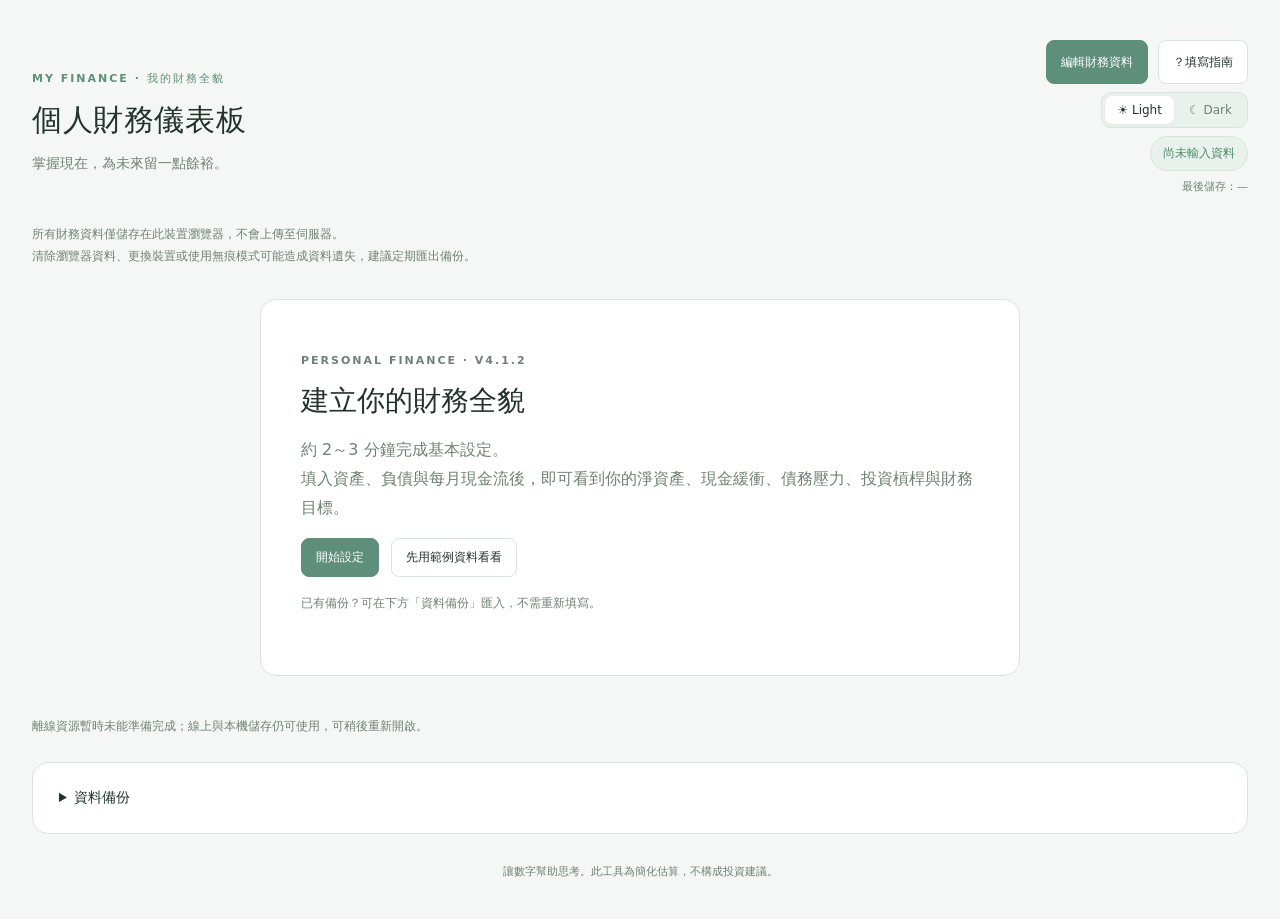
==== commit 222904b6: "精煉收入與壓力模型說明，新增本機填寫指南及離線測試" ====
--- a/dashboard.html
+++ b/dashboard.html
@@ -43,9 +43,18 @@
 .analysis-status-items{padding-left:18px}.analysis-status-items li{margin:14px 0}.analysis-status-items p{margin:0 0 8px;overflow-wrap:anywhere}.analysis-status-items button{min-height:40px}#completeness h3{font-size:15px}#completeness section+section{margin-top:24px}
 /* Small guidance additions retain the existing card, colors and navigation. */
 .field-guidance>summary,.annual-tool>summary{display:inline-flex;align-items:center;min-height:44px;padding:8px 10px}.field-guidance p{white-space:pre-line;overflow-wrap:anywhere}.annual-tool{padding:10px;border:1px solid var(--border);border-radius:8px}.annual-tool input{width:100%;min-width:0}.decision-reference{padding:10px;background:var(--soft);border-radius:8px;overflow-wrap:anywhere}.decision-caution{background:var(--yellow-bg);color:var(--yellow);padding:12px;border-radius:8px;font-size:12px;line-height:1.8;overflow-wrap:anywhere}.buffer-options .inline-check{align-items:flex-start}.buffer-options .inline-check>span{min-width:0}.buffer-options .inline-check input{flex-shrink:0}.buffer-options .field-helper{margin:4px 0 0}#goal-flex-results{display:grid;grid-template-columns:repeat(2,minmax(0,1fr));gap:8px 16px}#goal-flex-results p{font-size:13px;overflow-wrap:anywhere}
+
+/* Concise filling guide: local UI only, with the existing theme colors. */
+.header-actions{display:flex;flex-wrap:wrap;gap:10px;align-items:center}
+#filling-guide{width:min(720px,calc(100% - 32px));max-height:92dvh;padding:24px;border:1px solid var(--border);border-radius:18px;background:var(--card);color:var(--text);overflow-y:auto;overscroll-behavior:contain}
+#filling-guide::backdrop{background:#11271b66}
+#filling-guide h2{margin:0}#filling-guide h3{font-size:1rem;margin:0 0 6px}#filling-guide p{line-height:1.8;margin:0;overflow-wrap:anywhere}
+.guide-heading{margin-bottom:20px}.guide-heading .hint{margin-top:8px!important}.guide-content{display:grid;gap:18px}.guide-actions{display:flex;flex-wrap:wrap;gap:10px;margin-top:24px}#filling-guide button,.header-actions button{min-height:44px}
+body:has(#filling-guide[open]) #mobile-edit{display:none}
+@media(max-width:640px){#filling-guide{width:100%;max-width:100%;height:100dvh;max-height:100dvh;margin:0;padding:24px 18px calc(24px + env(safe-area-inset-bottom));border-radius:0}.guide-actions{flex-direction:column}.header-actions{justify-content:flex-start}}
 </style></head>
 <body><main>
-<header><div><p class="eyebrow">MY FINANCE · 我的財務全貌</p><h1>個人財務儀表板</h1><p class="subtitle">掌握現在，為未來留一點餘裕。</p></div><div class="save-info"><button type="button" id="edit-finances" class="primary-button">編輯財務資料</button><div class="theme-switch" role="group" aria-label="外觀模式"><button type="button" data-theme-choice="light" aria-pressed="true">☀ Light</button><button type="button" data-theme-choice="dark" aria-pressed="false">☾ Dark</button></div><small id="theme-status" role="status" hidden></small><span id="save-status" role="status">尚未輸入資料</span><small id="saved-at">最後儲存：—</small></div></header><p class="privacy-note">所有財務資料僅儲存在此裝置瀏覽器，不會上傳至伺服器。<br>清除瀏覽器資料、更換裝置或使用無痕模式可能造成資料遺失，建議定期匯出備份。</p><p id="storage-warning" class="warning" role="alert" hidden></p>
+<header><div><p class="eyebrow">MY FINANCE · 我的財務全貌</p><h1>個人財務儀表板</h1><p class="subtitle">掌握現在，為未來留一點餘裕。</p></div><div class="save-info"><div class="header-actions"><button type="button" id="edit-finances" class="primary-button">編輯財務資料</button><button type="button" id="open-filling-guide" aria-haspopup="dialog" aria-controls="filling-guide">？填寫指南</button></div><div class="theme-switch" role="group" aria-label="外觀模式"><button type="button" data-theme-choice="light" aria-pressed="true">☀ Light</button><button type="button" data-theme-choice="dark" aria-pressed="false">☾ Dark</button></div><small id="theme-status" role="status" hidden></small><span id="save-status" role="status">尚未輸入資料</span><small id="saved-at">最後儲存：—</small></div></header><p class="privacy-note">所有財務資料僅儲存在此裝置瀏覽器，不會上傳至伺服器。<br>清除瀏覽器資料、更換裝置或使用無痕模式可能造成資料遺失，建議定期匯出備份。</p><p id="storage-warning" class="warning" role="alert" hidden></p>
 <section id="welcome" class="panel welcome" hidden><p class="eyebrow">PERSONAL FINANCE · V4.1.2</p><h2>建立你的財務全貌</h2><p>約 2～3 分鐘完成基本設定。<br>填入資產、負債與每月現金流後，即可看到你的淨資產、現金緩衝、債務壓力、投資槓桿與財務目標。</p><div class="toolbar"><button id="start-setup" type="button" class="primary-button">開始設定</button><button id="demo-start" type="button">先用範例資料看看</button></div><p class="hint">已有備份？可在下方「資料備份」匯入，不需重新填寫。</p></section>
 <div id="demo-banner" class="note demo-banner" hidden>目前為範例資料，修改不會存成正式資料。<button id="demo-exit" type="button">開始輸入我的資料</button></div>
 <div id="pwa-update" class="note pwa-update" hidden><span>有新版可用。請先儲存尚未完成的情境。</span><button id="pwa-reload" type="button">重新載入更新</button></div><p id="pwa-status" class="hint" role="status"></p>
@@ -64,7 +73,7 @@
 <p id="goal-assumptions" class="note">每月底固定投入投資資產並按月複利；月報酬率 = (1 + 投資組合年化報酬率) 的 1/12 次方 − 1。現金不套用股票投資報酬；金融資產模式中現金維持原值。固定投入與現金流結餘共用，不重複扣款。不含通膨、稅費與提領，情境不保證未來報酬。年齡以整歲估算，目標年齡須晚於目前年齡才估算未來。</p></details></section>
 <section class="panel allocation-home"><div class="section-heading"><h2>目前配置 vs 目標配置</h2><button type="button" data-open-step="2">設定目標配置</button></div><div id="allocation-current"></div><p id="allocation-target" class="hint"></p><p class="hint">投資池 = 股票 / ETF 投資資產 + 投資預備金；投資預備金本身仍屬現金，不會重複計入總資產。</p><details class="subsection"><summary>目標設定一致性與配置偏差</summary><div id="allocation-review"></div></details></section><section class="panel"><div class="section-heading"><h2>財務體質</h2><span>FINANCIAL HEALTH</span></div><dl id="health"></dl><p class="note">現金緩衝假設收入中斷時會暫停固定投資，因此分母只包含生活支出與債務還款。平均月收入以家庭年收入 ÷ 12 計算；若收入波動較大，此比例僅作年度平均參考。平均每月結餘以平均月收入扣除生活支出、債務還款與固定投資。</p></section>
 <section class="panel financial-review"><div class="section-heading"><h2>財務健檢</h2><span>FINANCIAL REVIEW</span></div><p class="hint">根據你的財務資料與自行設定的警戒線整理。僅為規則式摘要，並非健康評分或投資建議。</p><h3>✓ 目前較有餘裕</h3><ul id="review-positive"></ul><h3>△ 需留意</h3><ul id="review-warnings"></ul><details class="subsection"><summary>可以進一步檢視</summary><ul id="review-review"></ul></details><button id="generate-ai" type="button">產生 AI 分析資料</button><p class="hint">僅在本機整理文字；只有你主動貼上後，資料才會交給 AI。</p></section><section class="panel"><div class="section-heading"><h2>投資槓桿</h2><span>MARKET EXPOSURE</span></div><dl id="investment"></dl><p class="note">等效曝險 = 一般投資市值 + 槓桿 ETF 市值 × 倍率。投資淨值小於或等於 0 時，綜合槓桿不具有效意義。投資淨值 = 股票 / ETF 投資資產 − 投資用途負債；與綜合市場槓桿使用相同的淨值。</p></section>
-<section class="panel stress"><div class="section-heading"><h2>市場壓力測試</h2><span>STRESS TEST</span></div><p class="hint">如果大盤下跌，資產可能如何變化？</p><strong id="stress-model-label"></strong><details id="stress-controls" class="subsection"><summary>進階模型設定</summary><div class="wizard-grid"><label>模型<select id="stress-model"><option value="dailyReset">每日重置</option><option value="linear">線性曝險</option></select></label><div id="daily-options"><label>路徑<select id="stress-path"><option value="smooth">平滑</option><option value="volatile">波動示意</option></select></label><label>回檔期間<select id="stress-days"><option value="20">20 個交易日</option><option value="60" selected>60 個交易日</option><option value="120">120 個交易日</option></select></label></div><div id="volatility-options"><label>每日波動<select id="stress-volatility"><option value="0.5">低 0.5%</option><option value="1" selected>中 1%</option><option value="2">高 2%</option><option value="custom">自訂</option></select></label><label id="custom-volatility-label" hidden>自訂每日波動（0～25%）<input id="stress-custom-volatility" type="number" min="0" max="25" step="any" value="1"></label></div></div></details><p id="stress-settings-message" class="warning" role="status"></p><p id="stress-model-note" class="note"></p><p id="break-even" class="note"></p><p id="break-even-note" class="hint">此結果高度依賴路徑假設，不代表實際市場臨界點。搜尋大盤跌幅範圍為 0%～99%。</p><div class="stress-table-wrap"><table class="stress-table"><thead><tr><th scope="col">大盤跌幅</th><th scope="col">槓桿 ETF 模擬報酬</th><th scope="col">投資市值</th><th scope="col">投資淨值</th><th scope="col">整體淨資產</th></tr></thead><tbody id="scenarios"></tbody></table></div><p class="note">實際槓桿 ETF 報酬仍可能受到每日市場路徑、波動、追蹤誤差、費用、融資成本與產品機制影響。此為本機情境模擬，不代表預測或投資建議。房屋、現金、其他資產與負債維持不變。</p></section></div></div><details class="panel utility" id="analysis-panel"><summary>詳細分析：現金、負債與再平衡</summary><h3>現金分類</h3><dl id="cash-analysis"></dl><h3>負債摘要</h3><dl id="debt-analysis"></dl><p class="hint">以目前本金簡化估算，實際利息會隨本金下降而改變。</p><h3>只靠新增資金調整</h3><p id="rebalance-note"></p><dl id="rebalance-additions"></dl><h3>本月新增資金配置參考</h3><dl id="monthly-allocation"></dl><p class="hint">此為依你設定的目標配置所做的數學再平衡參考，不代表投資建議。</p></details>
+<section class="panel stress"><div class="section-heading"><h2>市場壓力測試</h2><span>STRESS TEST</span></div><p class="hint">如果大盤下跌，資產可能如何變化？</p><strong id="stress-model-label"></strong><details id="stress-controls" class="subsection"><summary>進階模型設定</summary><div class="wizard-grid"><label>模型<select id="stress-model"><option value="dailyReset">每日重置</option><option value="linear">線性曝險</option></select></label><div id="daily-options"><label>路徑<select id="stress-path"><option value="smooth">平滑</option><option value="volatile">波動示意</option></select></label><label>回檔期間<select id="stress-days"><option value="20">20 個交易日</option><option value="60" selected>60 個交易日</option><option value="120">120 個交易日</option></select></label></div><div id="volatility-options"><label>每日波動<select id="stress-volatility"><option value="0.5">低 0.5%</option><option value="1" selected>中 1%</option><option value="2">高 2%</option><option value="custom">自訂</option></select></label><label id="custom-volatility-label" hidden>自訂每日波動（0～25%）<input id="stress-custom-volatility" type="number" min="0" max="25" step="any" value="1"></label></div></div></details><p id="stress-settings-message" class="warning" role="status"></p><p id="stress-model-note" class="note"></p><p class="note stress-scope-note">壓力模型將「一般股票 / ETF」簡化視為 1 倍股票市場曝險；若其中包含債券、貨幣型、原物料或其他不同風險特性的資產，結果僅供簡化參考。</p><p id="break-even" class="note"></p><p id="break-even-note" class="hint">此結果高度依賴路徑假設，不代表實際市場臨界點。搜尋大盤跌幅範圍為 0%～99%。</p><div class="stress-table-wrap"><table class="stress-table"><thead><tr><th scope="col">大盤跌幅</th><th scope="col">槓桿 ETF 模擬報酬</th><th scope="col">投資市值</th><th scope="col">投資淨值</th><th scope="col">整體淨資產</th></tr></thead><tbody id="scenarios"></tbody></table></div><p class="note">實際槓桿 ETF 報酬仍可能受到每日市場路徑、波動、追蹤誤差、費用、融資成本與產品機制影響。此為本機情境模擬，不代表預測或投資建議。房屋、現金、其他資產與負債維持不變。</p></section></div></div><details class="panel utility" id="analysis-panel"><summary>詳細分析：現金、負債與再平衡</summary><h3>現金分類</h3><dl id="cash-analysis"></dl><h3>負債摘要</h3><dl id="debt-analysis"></dl><p class="hint">以目前本金簡化估算，實際利息會隨本金下降而改變。</p><h3>只靠新增資金調整</h3><p id="rebalance-note"></p><dl id="rebalance-additions"></dl><h3>本月新增資金配置參考</h3><dl id="monthly-allocation"></dl><p class="hint">此為依你設定的目標配置所做的數學再平衡參考，不代表投資建議。</p></details>
 <details class="panel utility" id="completeness-panel"><summary id="analysis-status-summary">資料與分析狀態</summary><div id="completeness"></div></details>
 <details class="panel utility" id="history-panel"><summary>每月財務快照與趨勢</summary>
 <p class="hint">每月手動記錄一次；同月份重存會先要求確認。快照記錄當時數值，不隨目前輸入改變。</p>
@@ -75,13 +84,13 @@
 <label class="inline-check"><input id="include-scenarios" type="checkbox" checked>包含已儲存情境</label><div class="toolbar"><button id="export-data" type="button">匯出備份（JSON）</button><label class="file-button">匯入備份（JSON）<input id="import-data" type="file" accept=".json,application/json"></label><button id="clear-data" type="button">清除本機資料</button></div>
 <p class="hint">JSON 含個人財務資料，請妥善保存。匯入會先檢查格式並要求確認。備份包含財務輸入、目標、警戒線、快照與未完成輸入。</p><p id="data-message" role="status"></p></details>
 <footer>讓數字幫助思考。此工具為簡化估算，不構成投資建議。</footer>
-</main><button id="mobile-edit" type="button" class="floating-edit">✎ 更新資料</button><dialog id="wizard" aria-labelledby="wizard-title"><header class="wizard-header"><div><p id="wizard-progress" class="eyebrow" aria-live="polite"></p><h2 id="wizard-title"></h2></div><button id="close-wizard" type="button">稍後再填 ✕</button></header><div class="stepper" aria-label="設定進度"><span>1 目前財務</span><span>2 投資與目標</span><span>3 進階設定</span></div><div class="wizard-body"><form id="finance-form" data-step="0" novalidate><p class="hint">沒有該項資產、收入或支出可留白，計算視為 0，不需為資料狀態補填 0。</p><h3>現金分類</h3><div class="wizard-grid"><label>日常可動用現金 <span class="field-level">基本</span><input data-field name="cashDaily" type="number" inputmode="decimal" min="0" step="any"><small class="field-helper">一般活存與近期可自由使用的現金。</small></label><label>緊急預備金 <span class="field-level">選填</span><input data-field name="cashEmergency" type="number" inputmode="decimal" min="0" step="any"><small class="field-helper">預留給失業、醫療、突發事件等。</small></label><label>投資預備金 <span class="field-level">選填</span><input data-field name="cashInvestmentReserve" type="number" inputmode="decimal" min="0" step="any"><small class="field-helper">等待投資機會投入市場的現金；預設不計入生活緩衝。</small></label><label>指定用途預留資金 <span class="field-level">選填</span><input data-field name="cashEarmarked" type="number" inputmode="decimal" min="0" step="any"><small class="field-helper">如學費、旅遊、稅金或未來還款等已有用途的資金。</small></label></div><p id="wizard-cash-total" class="note"></p><h3>其他資產</h3><div class="wizard-grid"><label>房屋目前估值 <span class="field-level">選填</span><input data-field name="home" type="number" inputmode="decimal" min="0" step="any"><small class="field-helper">以目前合理估值填寫。</small></label><label>其他資產 <span class="field-level">選填</span><input data-field name="other" type="number" inputmode="decimal" min="0" step="any"><small class="field-helper">未列入現金或投資的其他資產。</small></label></div><h3>收入與支出</h3><div class="wizard-grid"><label>家庭年收入 <span class="field-level">基本</span><input data-field name="income" type="number" inputmode="decimal" min="0" step="any"><small class="field-helper">稅前或稅後皆可，日後請維持相同口徑。</small></label><label>每月生活支出 <span class="field-level">基本</span><input data-field name="living" type="number" inputmode="decimal" min="0" step="any"><small class="field-helper">日常生活、保險、學費等；不要包含投資與貸款還款。</small></label><div id="basic-monthly-slot"><label>每月固定投資金額 <span class="field-level">基本</span><input data-field name="monthlyInvestment" type="number" inputmode="decimal" min="0" step="any"><small class="field-helper">與財務目標的每月固定投入共用，不會重複扣除。</small></label></div></div><h3>負債明細 <span class="field-level">選填</span></h3><p class="hint">沒有負債可以略過；利率與剩餘月數可稍後補填。</p><div id="debt-editor"></div><button id="add-debt" type="button">＋新增一筆負債</button></form><form id="goal-form" data-step="1" novalidate><h3>投資市值</h3><div class="wizard-grid"><label>一般股票 / ETF 市值 <span class="field-level">基本</span><input data-field name="regular" type="number" inputmode="decimal" min="0" step="any"><small class="field-helper">不包含下方另列的槓桿 ETF。</small></label><label>槓桿 ETF 市值 <span class="field-level">選填</span><input data-field name="leveraged" type="number" inputmode="decimal" min="0" step="any"><small class="field-helper">沒有持有可填 0。</small></label><label>槓桿 ETF 倍率 <span class="field-level">選填</span><input data-field name="multiplier" type="number" inputmode="decimal" min="1" step="any"><small class="field-helper">例如正2填 2；一般股票與 ETF 為 1。</small></label></div><div class="readonly">股票 / ETF 投資資產<output id="assetInvestment"></output></div><div id="goal-monthly-slot" class="wizard-grid"></div><h3>財務目標 <span class="field-level">選填</span></h3><label>目標計算基準<select id="wizard-goal-basis" data-goal-basis><option value="investment">投資資產</option><option value="financial">金融資產</option></select></label><p id="wizard-goal-settings-message" class="warning" role="status"></p><div class="wizard-grid"><label>目前年齡 <span class="field-level">選填</span><input data-field name="currentAge" type="number" inputmode="decimal" min="0" step="1" max="120"><small class="field-helper">以整歲填寫。</small></label><label>目標年齡 <span class="field-level">選填</span><input data-field name="targetAge" type="number" inputmode="decimal" min="0" step="1" max="120"><small class="field-helper">須晚於目前年齡才會估算達標所需報酬率。</small></label><label><span id="target-assets-label">目標投資資產</span> <span class="field-level">選填</span><input data-field name="targetAssets" type="number" inputmode="decimal" min="0" step="any"><small id="target-assets-helper" class="field-helper">目標只計一般股票 / ETF 與槓桿 ETF；不包含任何現金。</small></label><label>投資組合預期年化報酬率（%） <span class="field-level">選填</span><input data-field name="annualReturn" type="number" inputmode="decimal" min="-99" step="any" max="100"><small class="field-helper">用於股票 / ETF 投資資產的長期數學情境，不代表保證報酬。</small></label></div><p class="note" id="wizard-monthly-note"></p></form><form id="settings-form" data-step="2" novalidate><h3>個人警戒線</h3><p class="hint">這些數值不是市場通用安全標準，而是你希望 Dashboard 幫忙提醒自己的個人界線。系統預設值只是起始設定，可以依家庭狀況調整。</p><details class="inline-info field-guidance" name="wizard-field-guidance"><summary>ⓘ 警戒線怎麼設定？</summary><p>把它理解成：「到什麼程度時，我希望自己停下來重新檢視？」可從希望維持的現金時間、現金流彈性與可接受的市場波動來思考；不是通用安全標準，也不是新增借款額度。</p></details><div class="wizard-grid"><label>最低現金緩衝（月） <span class="field-level">進階</span><input data-field name="minRunway" type="number" inputmode="decimal" min="0.1" step="any" max="120"><small class="field-helper">低於門檻提醒，接近門檻顯示黃色。</small><small id="runway-reference" class="field-helper decision-reference"></small></label><label>最高債務月付比（%） <span class="field-level">進階</span><input data-field name="maxPaymentRatio" type="number" inputmode="decimal" min="0.1" step="any" max="100"><small class="field-helper">每月還款占家庭月收入的個人參考上限。</small><small id="payment-reference" class="field-helper decision-reference"></small></label><label>最高綜合市場槓桿（x） <span class="field-level">進階</span><input data-field name="maxLeverage" type="number" inputmode="decimal" min="0.1" step="any" max="100"><small class="field-helper">同時考慮槓桿 ETF 與投資用途借款。</small><small id="leverage-reference" class="field-helper decision-reference"></small></label></div><h3>生活緩衝包含哪些現金？ <span class="field-level">進階</span></h3><div class="buffer-options"><label class="inline-check"><input type="checkbox" data-buffer="cashDaily"><span>日常現金<small class="field-helper">通常可直接用於生活。</small></span></label><label class="inline-check"><input type="checkbox" data-buffer="cashEmergency"><span>緊急預備金<small class="field-helper">預設納入。</small></span></label><label class="inline-check"><input type="checkbox" data-buffer="cashInvestmentReserve"><span>投資預備金<small class="field-helper">預設不納入，避免為了生活被迫使用投資資金。</small></span></label><label class="inline-check"><input type="checkbox" data-buffer="cashEarmarked"><span>指定用途資金<small class="field-helper">預設不納入，因已有其他用途。</small></span></label></div><p class="hint">現金分類總額皆計入金融資產；只有勾選的分類用於生活現金緩衝。</p><h3>目標投資配置 <span class="field-level">進階</span></h3><p class="hint">投資池定義：一般股票 / ETF + 槓桿 ETF + 投資預備金。三者目標比例需合計100%。這是你的策略目標，不是系統推薦配置；可先全部留白。</p><div class="wizard-grid"><label>一般投資目標（%） <span class="field-level">進階</span><input data-field name="allocationGeneral" type="number" inputmode="decimal" min="0" step="any" max="100" data-nullable="true"><small class="field-helper">三類目標合計須為100%。</small></label><label>槓桿投資目標（%） <span class="field-level">進階</span><input data-field name="allocationLeveraged" type="number" inputmode="decimal" min="0" step="any" max="100" data-nullable="true"><small class="field-helper">可設定0%；若目前仍持有，無法只靠新增資金完全歸零。</small></label><label>投資預備金目標（%） <span class="field-level">進階</span><input data-field name="allocationReserve" type="number" inputmode="decimal" min="0" step="any" max="100" data-nullable="true"><small class="field-helper">已包含在現金，不會再次加進資產。</small></label></div><p id="allocation-validation" class="warning" hidden>目標配置合計需為 100%。</p><section><h3>目標設定一致性檢查</h3><div id="allocation-consistency"></div></section></form><p id="wizard-error" role="alert" class="warning" hidden></p></div><footer class="wizard-footer"><span id="wizard-save-status" role="status"></span><div><button id="wizard-back" type="button">上一步</button><button id="wizard-next" type="button" class="primary-button">儲存並繼續</button></div></footer></dialog><dialog id="scenario-lab" aria-labelledby="lab-title"><header class="lab-header"><div><p class="eyebrow">WHAT-IF SCENARIO LAB · V4.1.2</p><h2 id="lab-title">財務決策實驗室</h2><p class="hint">先試算，再決定。所有結果均為情境模擬，不代表投資建議。</p></div><button id="close-lab" type="button">關閉 ✕</button></header><nav class="lab-tabs" aria-label="實驗室工具"><button data-lab-tab="scenario" type="button" aria-pressed="true">情境試算</button><button data-lab-tab="loan" type="button" aria-pressed="false">借款投資比較</button><button data-lab-tab="saved" type="button" aria-pressed="false">已儲存情境</button></nav><div class="lab-body"><p id="lab-status" class="hint" role="status"></p>
+</main><button id="mobile-edit" type="button" class="floating-edit">✎ 更新資料</button><dialog id="wizard" aria-labelledby="wizard-title"><header class="wizard-header"><div><p id="wizard-progress" class="eyebrow" aria-live="polite"></p><h2 id="wizard-title"></h2></div><button id="close-wizard" type="button">稍後再填 ✕</button></header><div class="stepper" aria-label="設定進度"><span>1 目前財務</span><span>2 投資與目標</span><span>3 進階設定</span></div><div class="wizard-body"><form id="finance-form" data-step="0" novalidate><p class="hint">沒有該項資產、收入或支出可留白，計算視為 0，不需為資料狀態補填 0。</p><h3>現金分類</h3><div class="wizard-grid"><label>日常可動用現金 <span class="field-level">基本</span><input data-field name="cashDaily" type="number" inputmode="decimal" min="0" step="any"><small class="field-helper">一般活存與近期可自由使用的現金。</small></label><label>緊急預備金 <span class="field-level">選填</span><input data-field name="cashEmergency" type="number" inputmode="decimal" min="0" step="any"><small class="field-helper">預留給失業、醫療、突發事件等。</small></label><label>投資預備金 <span class="field-level">選填</span><input data-field name="cashInvestmentReserve" type="number" inputmode="decimal" min="0" step="any"><small class="field-helper">等待投資機會投入市場的現金；預設不計入生活緩衝。</small></label><label>指定用途預留資金 <span class="field-level">選填</span><input data-field name="cashEarmarked" type="number" inputmode="decimal" min="0" step="any"><small class="field-helper">如學費、旅遊、稅金或未來還款等已有用途的資金。</small></label></div><p id="wizard-cash-total" class="note"></p><h3>其他資產</h3><div class="wizard-grid"><label>房屋目前估值 <span class="field-level">選填</span><input data-field name="home" type="number" inputmode="decimal" min="0" step="any"><small class="field-helper">以目前合理估值填寫。</small></label><label>其他資產 <span class="field-level">選填</span><input data-field name="other" type="number" inputmode="decimal" min="0" step="any"><small class="field-helper">未列入現金或投資的其他資產。</small></label></div><h3>收入與支出</h3><div class="wizard-grid"><label>家庭年收入 <span class="field-level">基本</span><input data-field name="income" type="number" inputmode="decimal" min="0" step="any"><small class="field-helper">優先填家庭全年實際可支配／實領收入。</small></label><label>每月生活支出 <span class="field-level">基本</span><input data-field name="living" type="number" inputmode="decimal" min="0" step="any"><small class="field-helper">日常生活、保險、學費等；不要包含投資與貸款還款。</small></label><div id="basic-monthly-slot"><label>每月固定投資金額 <span class="field-level">基本</span><input data-field name="monthlyInvestment" type="number" inputmode="decimal" min="0" step="any"><small class="field-helper">與財務目標的每月固定投入共用，不會重複扣除。</small></label></div></div><h3>負債明細 <span class="field-level">選填</span></h3><p class="hint">沒有負債可以略過；利率與剩餘月數可稍後補填。</p><div id="debt-editor"></div><button id="add-debt" type="button">＋新增一筆負債</button></form><form id="goal-form" data-step="1" novalidate><h3>投資市值</h3><div class="wizard-grid"><label>一般股票 / ETF 市值 <span class="field-level">基本</span><input data-field name="regular" type="number" inputmode="decimal" min="0" step="any"><small class="field-helper">不包含下方另列的槓桿 ETF。</small></label><label>槓桿 ETF 市值 <span class="field-level">選填</span><input data-field name="leveraged" type="number" inputmode="decimal" min="0" step="any"><small class="field-helper">沒有持有可填 0。</small></label><label>槓桿 ETF 倍率 <span class="field-level">選填</span><input data-field name="multiplier" type="number" inputmode="decimal" min="1" step="any"><small class="field-helper">例如正2填 2；一般股票與 ETF 為 1。</small></label></div><div class="readonly">股票 / ETF 投資資產<output id="assetInvestment"></output></div><div id="goal-monthly-slot" class="wizard-grid"></div><h3>財務目標 <span class="field-level">選填</span></h3><label>目標計算基準<select id="wizard-goal-basis" data-goal-basis><option value="investment">投資資產</option><option value="financial">金融資產</option></select></label><p id="wizard-goal-settings-message" class="warning" role="status"></p><div class="wizard-grid"><label>目前年齡 <span class="field-level">選填</span><input data-field name="currentAge" type="number" inputmode="decimal" min="0" step="1" max="120"><small class="field-helper">以整歲填寫。</small></label><label>目標年齡 <span class="field-level">選填</span><input data-field name="targetAge" type="number" inputmode="decimal" min="0" step="1" max="120"><small class="field-helper">須晚於目前年齡才會估算達標所需報酬率。</small></label><label><span id="target-assets-label">目標投資資產</span> <span class="field-level">選填</span><input data-field name="targetAssets" type="number" inputmode="decimal" min="0" step="any"><small id="target-assets-helper" class="field-helper">目標只計一般股票 / ETF 與槓桿 ETF；不包含任何現金。</small></label><label>投資組合預期年化報酬率（%） <span class="field-level">選填</span><input data-field name="annualReturn" type="number" inputmode="decimal" min="-99" step="any" max="100"><small class="field-helper">用於股票 / ETF 投資資產的長期數學情境，不代表保證報酬。</small></label></div><p class="note" id="wizard-monthly-note"></p></form><form id="settings-form" data-step="2" novalidate><h3>個人警戒線</h3><p class="hint">這些數值不是市場通用安全標準，而是你希望 Dashboard 幫忙提醒自己的個人界線。系統預設值只是起始設定，可以依家庭狀況調整。</p><details class="inline-info field-guidance" name="wizard-field-guidance"><summary>ⓘ 警戒線怎麼設定？</summary><p>把它理解成：「到什麼程度時，我希望自己停下來重新檢視？」可從希望維持的現金時間、現金流彈性與可接受的市場波動來思考；不是通用安全標準，也不是新增借款額度。</p></details><div class="wizard-grid"><label>最低現金緩衝（月） <span class="field-level">進階</span><input data-field name="minRunway" type="number" inputmode="decimal" min="0.1" step="any" max="120"><small class="field-helper">低於門檻提醒，接近門檻顯示黃色。</small><small id="runway-reference" class="field-helper decision-reference"></small></label><label>最高債務月付比（%） <span class="field-level">進階</span><input data-field name="maxPaymentRatio" type="number" inputmode="decimal" min="0.1" step="any" max="100"><small class="field-helper">每月還款占家庭月收入的個人參考上限。</small><small id="payment-reference" class="field-helper decision-reference"></small></label><label>最高綜合市場槓桿（x） <span class="field-level">進階</span><input data-field name="maxLeverage" type="number" inputmode="decimal" min="0.1" step="any" max="100"><small class="field-helper">同時考慮槓桿 ETF 與投資用途借款。</small><small id="leverage-reference" class="field-helper decision-reference"></small></label></div><h3>生活緩衝包含哪些現金？ <span class="field-level">進階</span></h3><div class="buffer-options"><label class="inline-check"><input type="checkbox" data-buffer="cashDaily"><span>日常現金<small class="field-helper">通常可直接用於生活。</small></span></label><label class="inline-check"><input type="checkbox" data-buffer="cashEmergency"><span>緊急預備金<small class="field-helper">預設納入。</small></span></label><label class="inline-check"><input type="checkbox" data-buffer="cashInvestmentReserve"><span>投資預備金<small class="field-helper">預設不納入，避免為了生活被迫使用投資資金。</small></span></label><label class="inline-check"><input type="checkbox" data-buffer="cashEarmarked"><span>指定用途資金<small class="field-helper">預設不納入，因已有其他用途。</small></span></label></div><p class="hint">現金分類總額皆計入金融資產；只有勾選的分類用於生活現金緩衝。</p><h3>目標投資配置 <span class="field-level">進階</span></h3><p class="hint">投資池定義：一般股票 / ETF + 槓桿 ETF + 投資預備金。三者目標比例需合計100%。這是你的策略目標，不是系統推薦配置；可先全部留白。</p><div class="wizard-grid"><label>一般投資目標（%） <span class="field-level">進階</span><input data-field name="allocationGeneral" type="number" inputmode="decimal" min="0" step="any" max="100" data-nullable="true"><small class="field-helper">三類目標合計須為100%。</small></label><label>槓桿投資目標（%） <span class="field-level">進階</span><input data-field name="allocationLeveraged" type="number" inputmode="decimal" min="0" step="any" max="100" data-nullable="true"><small class="field-helper">可設定0%；若目前仍持有，無法只靠新增資金完全歸零。</small></label><label>投資預備金目標（%） <span class="field-level">進階</span><input data-field name="allocationReserve" type="number" inputmode="decimal" min="0" step="any" max="100" data-nullable="true"><small class="field-helper">已包含在現金，不會再次加進資產。</small></label></div><p id="allocation-validation" class="warning" hidden>目標配置合計需為 100%。</p><section><h3>目標設定一致性檢查</h3><div id="allocation-consistency"></div></section></form><p id="wizard-error" role="alert" class="warning" hidden></p></div><footer class="wizard-footer"><span id="wizard-save-status" role="status"></span><div><button id="wizard-back" type="button">上一步</button><button id="wizard-next" type="button" class="primary-button">儲存並繼續</button></div></footer></dialog><dialog id="scenario-lab" aria-labelledby="lab-title"><header class="lab-header"><div><p class="eyebrow">WHAT-IF SCENARIO LAB · V4.1.2</p><h2 id="lab-title">財務決策實驗室</h2><p class="hint">先試算，再決定。所有結果均為情境模擬，不代表投資建議。</p></div><button id="close-lab" type="button">關閉 ✕</button></header><nav class="lab-tabs" aria-label="實驗室工具"><button data-lab-tab="scenario" type="button" aria-pressed="true">情境試算</button><button data-lab-tab="loan" type="button" aria-pressed="false">借款投資比較</button><button data-lab-tab="saved" type="button" aria-pressed="false">已儲存情境</button></nav><div class="lab-body"><p id="lab-status" class="hint" role="status"></p>
 <section data-lab-page="scenario"><div id="lab-quick"><h3>選一個想試算的情境</h3><div class="quick-grid"><button data-quick="borrow" type="button">如果我多借一筆信貸？</button><button data-quick="repay" type="button">如果我提前還貸款？</button><button data-quick="annualIncome" type="button">如果家庭收入下降？</button><button data-quick="trade" type="button">如果我降低槓桿部位？</button><button data-quick="expense" type="button">如果我有一筆大額支出？</button></div></div>
 <div class="toolbar"><label>情境名稱<input id="scenario-name" maxlength="80" placeholder="例如：新增150萬信貸"></label><label>變動類型<select id="action-type"><option value="borrow">新增借款</option><option value="repay">提前償還負債</option><option value="expense">一次性支出</option><option value="income">一次性收入</option><option value="annualIncome">每月收入改變</option><option value="living">每月生活支出改變</option><option value="monthlyInvestment">每月固定投資改變</option><option value="trade">調整投資部位</option></select></label><button id="add-action" type="button">＋加入一個變動</button><button id="new-scenario" type="button">新建情境</button></div><div id="scenario-actions"></div><p id="scenario-error" class="warning" role="alert" hidden></p><div class="toolbar"><button id="save-scenario" type="button" class="primary-button">儲存此情境</button><small>只儲存變動，不保存基準資料；沒有套用到正式資料的功能。</small></div>
-<div id="scenario-results"><div class="comparison-heading"><strong>目前狀態</strong><span>vs</span><strong>模擬後</strong><small>每次以目前正式資料重新計算；變動依由上而下順序執行。</small></div><p id="scenario-goal-label" class="hint"></p><div id="scenario-kpis"></div><h3>市場壓力測試比較</h3><p id="scenario-model-label" class="hint"></p><p class="hint">目前與模擬後使用相同市場路徑、日數與波動設定。其他資產與本金維持不變。</p><div id="scenario-stress"></div><h3>情境判讀摘要</h3><ul id="scenario-narrative"></ul><div id="scenario-notes" class="note"></div><p class="hint">以上為數學情境比較，不代表方案優劣或投資建議。</p></div></section>
+<div id="scenario-results"><div class="comparison-heading"><strong>目前狀態</strong><span>vs</span><strong>模擬後</strong><small>每次以目前正式資料重新計算；變動依由上而下順序執行。</small></div><p id="scenario-goal-label" class="hint"></p><div id="scenario-kpis"></div><h3>市場壓力測試比較</h3><p id="scenario-model-label" class="hint"></p><p class="hint">目前與模擬後使用相同市場路徑、日數與波動設定。其他資產與本金維持不變。</p><p class="hint stress-scope-note">壓力模型將「一般股票 / ETF」簡化視為 1 倍股票市場曝險；若其中包含債券、貨幣型、原物料或其他不同風險特性的資產，結果僅供簡化參考。</p><div id="scenario-stress"></div><h3>情境判讀摘要</h3><ul id="scenario-narrative"></ul><div id="scenario-notes" class="note"></div><p class="hint">以上為數學情境比較，不代表方案優劣或投資建議。</p></div></section>
 <section data-lab-page="loan" hidden><h3>借款投資 vs 不借款定投</h3><p class="hint">A 借款一次投入，B 每月底投入與 A 月付相同的金額。貸款到期後，A 同樣把原月付改為月底投入；兩者每月預算相同。一次性費用只從 A 淨值扣一次，未估算該費用的機會成本。</p><form id="loan-comparison-form" class="wizard-grid"><label>借款本金<input name="principal" type="number" min="0.01" max="1000000000000000" step="any" value="1000000" required></label><label>貸款年利率（%）<input name="annualRate" type="number" min="0" max="100" step="any" value="3" required></label><label>年期<input name="years" type="number" min="0.08333333333333333" max="100" step="any" value="5" required></label><label>開辦費<input name="fee" type="number" min="0" step="any" value="0" required></label><label>自訂預期投資年化報酬率（%）<input name="investmentReturn" type="number" min="-99" max="100" step="any" value="8" required></label></form><p id="loan-error" class="warning" role="alert" hidden></p><div id="loan-costs" class="note"></div><p class="hint">此比較的投資報酬仍為固定情境假設；不等同實際市場路徑。期限會換算為整數月；不含稅、交易成本、通膨與違約情形。下列均為數學假設，非保證報酬。</p><div id="loan-results"></div><div id="loan-chart"></div><h3>不同年化報酬下的期末淨值差額（A − B）</h3><div id="loan-rate-grid"></div><h3>市場初期下跌情境</h3><p class="hint">第一年以 -10% / -20% / -30% 的等效月報酬路徑估算，第二年起回到自訂報酬。這會改變整段實現年化，不是強制維持相同長期平均報酬。</p><div id="loan-shocks"></div></section>
 <section data-lab-page="saved" hidden><h3>已儲存情境（最多20個）</h3><p class="hint">載入時使用現在的正式財務資料。基準更新或負債被刪除後，請重新核對變動。</p><div id="saved-scenarios"></div></section>
-</div></dialog><dialog id="ai-dialog" aria-labelledby="ai-title"><header class="lab-header"><div><h2 id="ai-title">AI 分析資料</h2><p class="hint">網站不會呼叫 AI 或自動上傳。請確認內容後，再自行決定是否貼至外部服務。</p></div><button id="close-ai" type="button">關閉 ✕</button></header><div class="lab-body"><label>輸出模式<select id="ai-mode"><option value="privacy">隱私模式：只含比例與分類</option><option value="full">完整資料：包含金額，負債名稱匿名化</option></select></label><label for="ai-output">可複製的分析文字</label><textarea id="ai-output" readonly spellcheck="false"></textarea><button id="copy-ai" type="button" class="primary-button">複製分析資料</button><p id="ai-status" class="hint" role="status"></p></div></dialog><script>/* Pure local calculations and version migration; no DOM or network dependencies. */
+</div></dialog><dialog id="ai-dialog" aria-labelledby="ai-title"><header class="lab-header"><div><h2 id="ai-title">AI 分析資料</h2><p class="hint">網站不會呼叫 AI 或自動上傳。請確認內容後，再自行決定是否貼至外部服務。</p></div><button id="close-ai" type="button">關閉 ✕</button></header><div class="lab-body"><label>輸出模式<select id="ai-mode"><option value="privacy">隱私模式：只含比例與分類</option><option value="full">完整資料：包含金額，負債名稱匿名化</option></select></label><label for="ai-output">可複製的分析文字</label><textarea id="ai-output" readonly spellcheck="false"></textarea><button id="copy-ai" type="button" class="primary-button">複製分析資料</button><p id="ai-status" class="hint" role="status"></p></div></dialog><dialog id="filling-guide" aria-labelledby="filling-guide-title"><div class="guide-heading"><h2 id="filling-guide-title" tabindex="-1" autofocus>填寫指南</h2><p class="hint">先掌握這六個原則，再開始填寫。</p></div><div class="guide-content"><section><h3>收入</h3><p>優先使用家庭實際可支配／實領年收入；若用稅前年收入，未扣除的必要稅費應納入支出。</p></section><section><h3>生活支出</h3><p>使用平均每月家庭成本。保險、學費、車稅、汽車保養、固定旅遊預算、年度訂閱等可預期年度支出，建議先除以 12 後納入。</p></section><section><h3>資產與負債</h3><p>資產使用目前價值；股票 / ETF 使用目前市值；貸款使用目前剩餘本金，不是原始借款金額。</p></section><section><h3>現金分類</h3><p>緊急預備金、投資預備金與指定用途現金用途不同。只有真正願意用於收入中斷的現金，才應納入生活緩衝。</p></section><section><h3>個人警戒線</h3><p>6 個月、40%、2x 只是系統起始設定，不是通用安全標準。把它理解成「到這個程度時，我希望自己重新檢視」的個人提醒。</p></section><section><h3>多久更新一次</h3><p>一般可每月更新一次主要現金、投資市值與貸款餘額，並儲存一次月快照；新增貸款、大額支出或重大投資變動後可再更新。</p></section></div><footer class="guide-actions"><button type="button" id="start-from-guide" class="primary-button">開始／更新我的資料</button><button type="button" id="close-filling-guide">關閉</button></footer></dialog><script>/* Pure local calculations and version migration; no DOM or network dependencies. */
 (function(root){
 'use strict';
 const cashKeys=['cashDaily','cashEmergency','cashInvestmentReserve','cashEarmarked'];
@@ -813,7 +822,7 @@
  cashEmergency:['專門保留給收入中斷、醫療或突發事件的現金。','這筆錢預設計入生活現金緩衝。如果實際上不希望動用，可在進階設定取消勾選。'],
  cashInvestmentReserve:['等待投資機會使用的現金；預設不計入生活緩衝。','這筆錢仍屬於現金與金融資產，但用途是未來投資，因此預設不拿來計算失業時可以支撐多久。它會納入「投資池」做資產配置分析，但不會重複加入總資產。'],
  cashEarmarked:['已預計要花掉的現金，例如學費、旅遊、稅金、裝修或未來貸款還款。','若一筆現金已經有明確用途，可放在這裡。它仍屬於你的資產，但預設不計入生活緩衝，以免高估真正可以拿來應急的現金。'],
- income:['填全年家庭收入。稅前或稅後皆可，但之後請維持相同口徑。','系統會用家庭年收入 ÷ 12 作為「平均月收入」。如果包含年終、獎金、佣金或其他波動收入，債務月付比只代表全年平均，不代表每個月真的有相同收入。請避免同一筆獎金重複計入其他收入。'],
+ income:['優先填家庭全年實際可支配／實領收入。','系統會用家庭年收入 ÷ 12 作為平均月收入，並直接與生活支出、貸款還款及固定投資比較，因此優先使用真正可供家庭支配的實領收入。\n\n如果只能取得稅前年收入，也可以使用，但所得稅、勞健保或其他尚未扣除的必要支出，應換算後納入每月生活支出，避免高估現金流餘裕。\n\n如果收入包含年終、獎金、佣金或其他波動收入，債務月付比只代表全年平均，不代表每個月實際都有相同收入。'],
  living:['請填家庭平均每月生活成本；年度支出請先換算成每月平均。不要包含貸款還款與投資。','除了每月支出，也可將預期持續發生的年度支出攤入：保險費、學費、牌照稅／燃料費、汽車保養、房屋固定支出、固定旅遊預算、年度訂閱、固定醫療、家電／修繕預留等。\n計算：年度支出總額 ÷ 12，再加到每月生活支出。\n例如保險 120,000 + 學費 60,000 + 其他年度支出 60,000 = 240,000；÷ 12 = 每月增加 20,000。\n只有預期持續發生的家庭支出需要攤提；偶發且無法預期的重大事件，不需硬塞進生活費。'],
  monthlyInvestment:['每月主動投入投資的金額；它屬於可調整的資產累積，不是剛性生活支出。','用於財務目標未來值估算，也會從「固定投資後每月結餘」扣除。不放進現金緩衝的支出分母，因模型假設收入中斷時固定投資可以暫停或調整。'],
  home:['填目前合理可接受的房屋估值，不必追求非常精準。','用於總資產、淨資產及房屋淨值估算。可使用相對保守且可持續更新的估值口徑。市場壓力測試目前不會讓房價跟著股票市場下跌。'],
@@ -866,6 +875,10 @@
  renderConsistency('allocation-consistency',d);renderConsistency('allocation-review',d);
  const rows=C.goalTimeFlex(d,goalSettings.basis);ui('goal-flex-results').replaceChildren(...rows.map(row=>{const p=document.createElement('p');p.textContent=`${row.age} 歲：${row.required.kind==='zero'?'不計投資報酬亦可達標':requiredReturnText(row.required)}`;return p;}));if(!rows.length)ui('goal-flex-results').textContent='設定有效的未來目標年齡與目標金額後即可比較。';
 }
+const fillingGuide=ui('filling-guide');
+ui('open-filling-guide').addEventListener('click',()=>fillingGuide.showModal());
+ui('close-filling-guide').addEventListener('click',()=>fillingGuide.close());
+ui('start-from-guide').addEventListener('click',()=>{fillingGuide.close();openWizard(0);});
 window.addEventListener('finance-render',render);window.addEventListener('finance-cleared',()=>{input.value='';calc();});render();
 })();
 </script><script>'use strict';
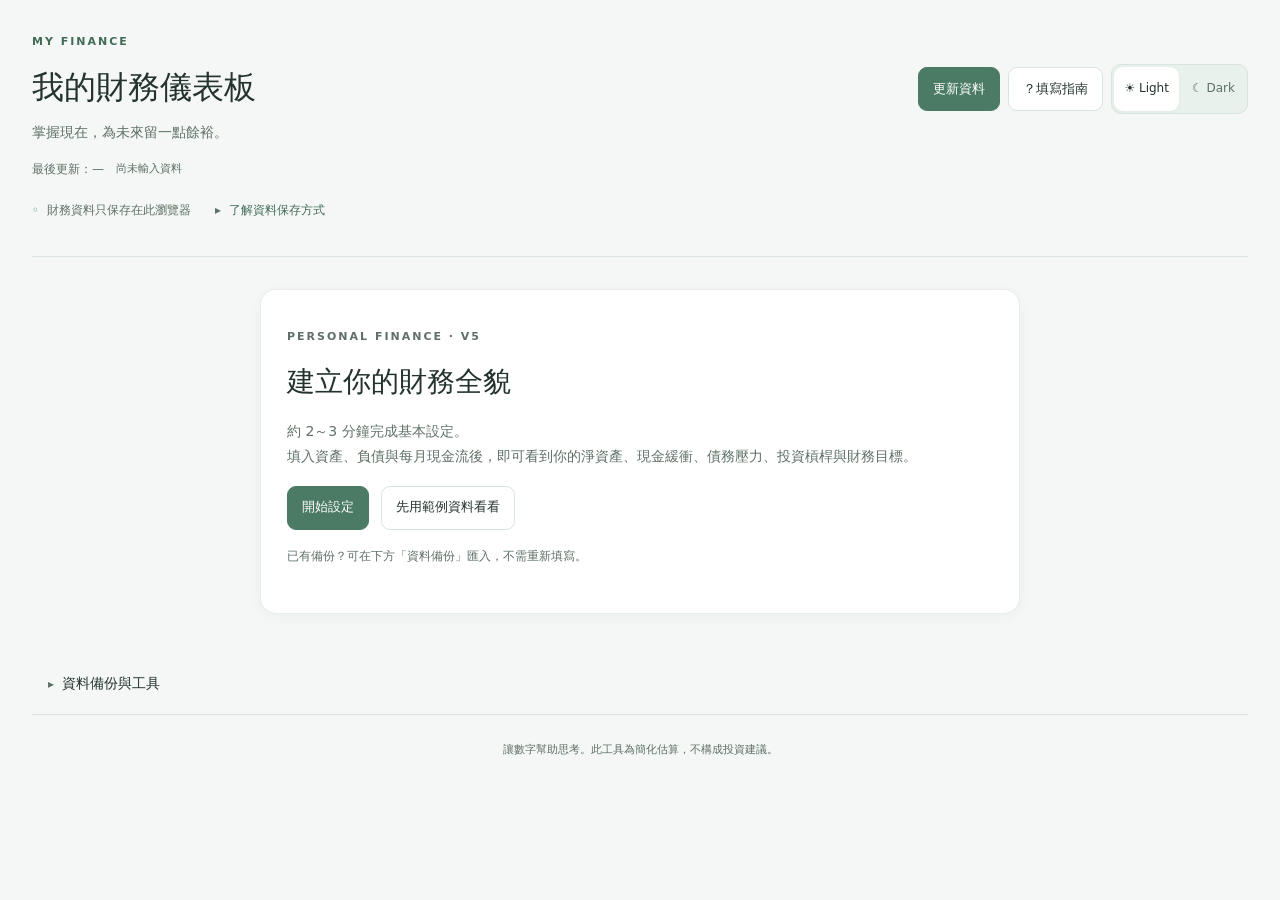
==== commit 10840cc4: "V5：整理家庭財務首頁層級、共用 KPI 詳情與行動版可及性" ====
--- a/dashboard.html
+++ b/dashboard.html
@@ -52,39 +52,76 @@
 .guide-heading{margin-bottom:20px}.guide-heading .hint{margin-top:8px!important}.guide-content{display:grid;gap:18px}.guide-actions{display:flex;flex-wrap:wrap;gap:10px;margin-top:24px}#filling-guide button,.header-actions button{min-height:44px}
 body:has(#filling-guide[open]) #mobile-edit{display:none}
 @media(max-width:640px){#filling-guide{width:100%;max-width:100%;height:100dvh;max-height:100dvh;margin:0;padding:24px 18px calc(24px + env(safe-area-inset-bottom));border-radius:0}.guide-actions{flex-direction:column}.header-actions{justify-content:flex-start}}
+
+#pwa-install-help{flex-basis:100%;max-width:48ch;margin:0;line-height:1.8;overflow-wrap:anywhere}
+
+/* V5 Visual Polish — presentation only; finance and storage are unchanged. */
+:root{--muted:#65756C;--panel-border:rgba(36,51,45,.09);--panel-shadow:0 3px 14px rgba(36,51,45,.04);--button:#4B7B65;--focus:#49765F;--warning-text:#936218;--danger-text:#A34545}
+:root[data-theme="dark"]{--muted:#B0BFB5;--panel-border:#33483C;--panel-shadow:0 3px 14px rgba(0,0,0,.08);--button:#4B7B65;--focus:#B4D2BF;--warning-text:#E4C082;--danger-text:#EDB2AC}
+body{font-size:14px;line-height:1.7}main{padding-top:32px;padding-bottom:64px}h1{font-size:32px;font-weight:600;letter-spacing:0}h2{font-size:21px;font-weight:600}h3{font-size:16px}button,.file-button{min-height:44px;border-radius:9px;font-size:13px;line-height:1.4;transition:background-color .18s,border-color .18s}button:active{transform:none}button:focus-visible,summary:focus-visible,a:focus-visible,input:focus-visible,select:focus-visible,textarea:focus-visible{outline:2px solid var(--focus);outline-offset:3px}.primary-button{background:var(--button);border-color:var(--button);color:#FFF;font-weight:600}.primary-button:hover{background:#3E6B56;border-color:#3E6B56;color:#FFF}.text-button{border-color:transparent;background:transparent;color:var(--primary);padding:8px 4px;text-align:left}.text-button:hover{background:var(--soft)}.sr-only{position:absolute!important;width:1px!important;height:1px!important;padding:0!important;margin:-1px!important;overflow:hidden!important;clip:rect(0,0,0,0)!important;white-space:nowrap!important;border:0!important}
+.app-header{display:grid;grid-template-columns:minmax(0,1fr) auto;gap:10px 24px;margin-bottom:16px;align-items:center}.brand .eyebrow{margin:0;color:var(--primary);font-size:11px;letter-spacing:2px;font-weight:600}.brand h1{margin:8px 0 6px}.header-controls{display:flex;flex-direction:column;align-items:flex-end}.header-actions{gap:8px}.theme-switch{padding:2px;background:var(--soft);border-radius:10px}.theme-switch button{min-height:40px;padding:7px 10px;font-size:12px}.save-info{grid-column:1/-1;flex-direction:row;align-items:center;gap:12px;flex-wrap:wrap;margin-top:4px}.save-info small{font-size:12px}#save-status{border:0;background:transparent;border-radius:6px;padding:0;color:var(--muted);font-size:11px}#theme-status:empty{display:none}.privacy-bar{display:flex;gap:10px 24px;align-items:baseline;flex-wrap:wrap;font-size:12px;color:var(--muted);border-bottom:1px solid var(--border);padding-bottom:16px;margin-bottom:24px}.privacy-bar>span::before{content:'◦';color:var(--primary);margin-right:8px}.privacy-bar details{max-width:680px}.privacy-note{margin:4px 0 8px;font-size:12px}.privacy-bar summary{font-size:12px;color:var(--primary);padding:4px 0;min-height:32px}
+.kpi,.panel{border-radius:16px;border-color:var(--panel-border);box-shadow:var(--panel-shadow)}.panel{padding:26px}.layout,.results{gap:26px}.results{align-items:stretch}.financial-review,.allocation-home,.goals,.stress{grid-column:1/-1}.kpis{align-items:stretch;gap:16px;margin-bottom:0}.kpi{display:grid;grid-template-rows:22px 38px 34px 22px 44px;gap:6px;padding:20px;min-height:0;height:226px;overflow:hidden}.kpi>span:first-child{grid-row:1;font-size:13px}.kpi strong{grid-row:2;font-size:30px;font-weight:600;letter-spacing:-.5px;white-space:nowrap;min-width:0;width:100%}.kpi>small{grid-row:3;font-size:12px;line-height:1.5}.kpi .status-badge{grid-row:4;align-self:center}.kpi .kpi-detail-trigger{grid-row:5;padding:4px 0;align-self:end;font-size:12px;width:100%;min-height:44px}.kpi-detail-trigger[aria-expanded="true"]{color:var(--text);font-weight:600}.status-badge,.row-status{border-radius:6px;font-size:10px}.status-badge.caution,dd.caution .row-status{color:var(--warning-text)}.status-badge.danger,dd.danger .row-status{color:var(--danger-text)}.kpi .metric-explanation,.kpi .kpi-composition{display:none}
+.kpi-detail-panel{margin:16px 0 0;border-left:3px solid var(--primary);scroll-margin-top:16px}.kpi-detail-panel .section-heading{margin-bottom:8px}.kpi-detail-panel h2{font-size:19px}.kpi-detail-panel .kpi-composition{margin:0}.kpi-detail-panel .kpi-composition dl{max-height:none;overflow:visible;display:grid;grid-template-columns:repeat(2,minmax(0,1fr));gap:0 32px}.kpi-detail-panel .kpi-composition dl>div{display:flex;align-items:baseline;gap:16px;padding:10px 0}.kpi-detail-panel .kpi-composition dt{font-size:13px}.kpi-detail-panel .kpi-composition dd{font-size:16px;flex-shrink:0}.kpi-detail-panel .kpi-composition p{font-size:13px}.kpi-detail-panel .explanation-detail{font-size:13px;max-height:none}.kpi-detail-panel .explanation-brief{display:block;font-size:13px;overflow:visible}.kpi-detail-panel .metric-explanation{margin-top:12px}.snapshot-trend{font-size:12px;color:var(--muted);line-height:1.8;padding:12px 0 0;margin:0}#dashboard>.layout{margin-top:26px}.section-heading{margin-bottom:18px}.section-heading>span{font-size:10px;letter-spacing:1.5px}.section-heading>h2{color:var(--text)}
+.goals{position:relative}.goal-basis-control{display:inline-flex;font-size:12px;margin:0 12px 12px 0;gap:8px}.goal-basis-control select{font-size:12px;min-height:44px;padding:8px}.goals>.edit-step{float:right;margin:0 0 12px}.goal-story{display:grid;grid-template-columns:minmax(180px,.7fr) minmax(0,1.6fr);gap:32px;align-items:center;clear:both;padding:12px 0 16px}.goal-progress-story{display:grid;gap:8px}.overline{font-size:12px;color:var(--muted)}#goal-headline-progress{font-size:48px;font-weight:600;line-height:1.2;letter-spacing:-1px;font-variant-numeric:tabular-nums}#goal-progress{display:block;width:100%;height:9px;margin:4px 0 0;accent-color:var(--primary);border:0;border-radius:9px;overflow:hidden;background:var(--soft)}#goal-progress::-webkit-progress-bar{background:var(--soft);border-radius:9px}#goal-progress::-webkit-progress-value{background:var(--primary);border-radius:9px;transition:width .2s}.goal-assets-story{display:grid;grid-template-columns:minmax(0,1fr) auto minmax(0,1fr);gap:8px 18px}.goal-assets-story>div{min-width:0}.goal-assets-story>div>span{display:block;font-size:12px;color:var(--muted)}.goal-assets-story strong{font-size:24px;font-weight:600;font-variant-numeric:tabular-nums;overflow-wrap:anywhere}.goal-arrow{align-self:center;color:var(--muted)}.goal-assets-story #goal-time{grid-column:1/-1;margin:12px 0 0;font-size:15px;font-weight:500;color:var(--text)}.goal-assets-story #goal-distance{grid-column:1/-1;font-size:12px;margin:0}.required-return{margin:0;padding:16px 0 4px;gap:8px 14px;align-items:center}.required-return strong{font-weight:600;font-size:25px;font-variant-numeric:tabular-nums}.required-return .status-badge{align-self:center;font-size:11px}.return-explanation{width:100%}.return-explanation summary{font-size:12px;color:var(--primary);padding:8px 0}.return-explanation .hint{max-width:72ch;font-size:13px}.goal-results{grid-template-columns:repeat(2,minmax(0,1fr));gap:10px 24px}.goal-results dd{font-size:21px;margin-top:6px}.goal-results dt{font-size:13px}.scenario-grid{grid-template-columns:repeat(5,minmax(0,1fr))}.scenario-card{border-radius:10px}.scenario-card strong{font-size:17px;font-weight:600}.goal-results>div{padding:12px 0}
+.financial-review>.hint{margin-top:0;max-width:78ch}.review-columns{display:grid;grid-template-columns:repeat(2,minmax(0,1fr));gap:16px 32px}.review-columns h3{margin:0 0 12px;font-size:15px;font-weight:600}.financial-review ul{margin:0;padding:0;list-style:none}.financial-review .review-item{padding:12px 0;border-bottom:1px solid var(--panel-border);position:relative;line-height:1.7}.financial-review .review-item:last-child{border:0}.review-item strong{display:block;font-size:13px;font-weight:600}.review-item>p{margin:5px 0 0;font-size:13px;line-height:1.7;color:var(--muted)}.review-item details p{font-size:13px;color:var(--muted);margin-top:6px}.review-item summary{font-size:12px;color:var(--primary);padding:5px 0}.review-item[data-tone="caution"]>strong{color:var(--warning-text)}.review-item[data-tone="danger"]>strong{color:var(--danger-text)}.financial-review #review-review li{font-size:13px;line-height:1.8;padding:10px 0}.financial-review>button{margin-top:18px}#review-positive .review-item>strong::before{content:'✓ ';color:var(--primary)}#review-warnings .review-item>strong::before{content:'△ '}
+.allocation-bar{height:10px;margin:14px 0 10px}.allocation-legend,#allocation-target{font-size:13px;margin:0;line-height:1.8}#allocation-target{margin-top:18px}#allocation-target-bar{opacity:.65;margin-top:10px}.allocation-home>.hint{font-size:12px}#allocation-caution{margin:0 0 14px;padding:10px 14px;font-size:12px;color:var(--warning-text)}.metric-panel dl>div{padding:12px 0;border-color:var(--panel-border)}.metric-panel dt{font-size:13px;max-width:58%;line-height:1.7}.metric-panel dd{font-size:18px;font-weight:600}.metric-panel .note{font-size:12px;margin-top:18px}.metric-panel .explanation-brief{font-size:12px}.metric-panel .metric-explanation{margin-top:6px}#stress-model-label{display:inline-block;font-size:13px;color:var(--muted);font-weight:500;padding:6px 10px;background:var(--soft);border-radius:6px}.stress>#break-even{margin:14px 0 0;font-size:12px;background:transparent;padding:0}.stress>#break-even-note{font-size:11px;margin:6px 0 12px}.stress>.note:last-child{font-size:12px;margin-top:12px}.stress-table{white-space:normal}.stress-table td{padding:15px 10px;font-size:14px;overflow-wrap:anywhere}.stress-table th{padding:12px 10px;line-height:1.6}.stress-table th:first-child{width:12%}.stress-table-wrap{min-width:0;width:100%}#more-stress{display:none}
+#lab-entry{margin:26px 0 0;padding:22px 26px;background:var(--soft);border:1px solid var(--panel-border);box-shadow:none}#lab-entry h2{font-size:20px}#lab-entry p{font-size:13px;margin:6px 0}#lab-entry small{font-size:11px}#lab-entry>.primary-button{flex-shrink:0}.utility{border-radius:0;border:0;border-bottom:1px solid var(--border);box-shadow:none;background:transparent;padding:0 16px;margin-top:0}.utility:first-of-type{margin-top:20px}.utility>summary{padding:18px 0;font-size:14px;font-weight:500}.utility[open]{padding-bottom:22px}.utility[open]>summary{margin-bottom:4px}.utility p{font-size:13px}.utility h3{margin-top:18px}.utility .share-toolbar{margin-top:8px}.utility .inline-check{font-size:12px}#dashboard>.utility:first-of-type{margin-top:22px}#data-tools{margin-top:0}#pwa-status{font-size:11px;margin-bottom:16px}#history-chart{margin-top:16px}.table-scroll td{padding:14px 10px;font-size:12px}.app-footer,main>footer{padding-top:26px}
+/* A single disclosure grammar across forms, detail panels, and utility rows. */
+summary{cursor:pointer;list-style:none;min-height:44px;line-height:1.7;border-radius:8px;transition:background-color .18s}summary::-webkit-details-marker{display:none}summary::marker{content:''}details>summary::before{content:'▸';display:inline-block;flex-shrink:0;margin-right:8px;color:var(--muted);font-size:12px}details[open]>summary::before{content:'▾'}details>summary::after{content:none!important}.subsection>summary{padding:10px 0;font-weight:500;font-size:13px}.utility>summary:hover,.subsection>summary:hover,summary:hover{background:var(--soft)}.subsection{margin-top:16px}.reason-accordion>summary,.kpi-composition>summary,.full-explanation>summary{min-height:44px;font-size:13px;padding:10px;border-radius:9px;justify-content:flex-start}.full-explanation>summary{border:0}.inline-info summary{display:flex;min-height:44px;font-size:12px;border-color:transparent;padding-left:0;color:var(--primary)}.field-guidance{font-size:12px}.field-guidance p{font-size:13px}.field-helper{font-size:12px;line-height:1.7;color:var(--muted)}.field-level{font-size:10px;border-radius:6px;padding:3px 6px;background:var(--soft);color:var(--muted);font-weight:400}.field-level[data-level="選填"]{background:var(--input)}.field-level[data-level="基本"]{color:var(--primary);background:var(--soft)}input,select,textarea{border-radius:9px}#wizard .wizard-body h3{margin:30px 0 18px;padding-bottom:9px;border-bottom:1px solid var(--border)}.wizard-grid{gap:14px 24px}.wizard-grid label{font-size:14px}.wizard-header h2{font-size:22px}.wizard-footer{padding-bottom:max(18px,env(safe-area-inset-bottom));box-shadow:0 -3px 14px rgba(36,51,45,.03)}.wizard-body{scroll-padding-bottom:24px}.wizard-footer button{min-height:44px}.wizard-header #wizard-progress{font-weight:500}.stepper span{font-size:12px;border-radius:8px}.stepper .active{box-shadow:inset 0 -2px var(--primary)}.analysis-status-items button{min-height:44px}.inline-check{min-height:44px}.theme-switch button{min-height:44px}.scenario-action .inline-check{min-height:44px}#scenario-lab,#wizard,#ai-dialog,#filling-guide{border-radius:20px}#ai-dialog .lab-body{padding-top:18px}#ai-output{line-height:1.8;min-height:48dvh}.quick-grid button,.lab-tabs button{min-height:44px}.section-heading>button{min-height:44px}.financial-review #review-positive>li.hint,.financial-review #review-warnings>li.hint{font-size:13px;margin:0}.floating-edit{border-radius:15px;min-height:48px;padding:10px 14px;box-shadow:0 3px 14px rgba(36,51,45,.08)}body:has(dialog[open]) #mobile-edit{display:none!important}
+@media(min-width:901px){.kpis{grid-template-columns:repeat(4,minmax(0,1fr))}}
+@media(max-width:1080px){.app-header{grid-template-columns:1fr}.header-controls{align-items:flex-start}.header-actions{flex-wrap:wrap}.app-header .save-info{grid-row:2}.goal-assets-story strong{font-size:21px}.scenario-grid{grid-template-columns:repeat(3,minmax(0,1fr))}}
+@media(max-width:900px){.kpis{grid-template-columns:repeat(2,minmax(0,1fr))}.kpi strong{font-size:26px}.goal-story{grid-template-columns:minmax(150px,.6fr) minmax(0,1.4fr);gap:24px}}
+@media(max-width:680px){main{padding:22px 16px 94px}.app-header{gap:10px;margin-bottom:12px}.brand h1{font-size:27px;margin:6px 0}.brand .subtitle{display:none}.header-actions{gap:6px}.header-actions>button{font-size:12px;padding:9px 12px}.theme-switch button{font-size:11px;padding:6px 8px}.app-header .save-info{gap:8px;margin-top:0}.save-info small{font-size:11px}#save-status{font-size:10px}.privacy-bar{font-size:11px;margin-bottom:18px;padding-bottom:8px;gap:0 16px}.privacy-bar summary{min-height:36px;font-size:11px}.privacy-note{font-size:12px}.kpis{gap:10px}.kpi{padding:15px 13px;height:214px;grid-template-rows:22px 34px 32px 20px 44px;gap:5px}.kpi>span:first-child{font-size:12px}.kpi strong{font-size:23px;letter-spacing:-.4px}.kpi>small{font-size:11px;line-height:1.5}.kpi .status-badge{font-size:9px}.kpi .kpi-detail-trigger{font-size:12px}.panel{padding:20px}.results,.layout{gap:18px}#dashboard>.layout{margin-top:18px}.section-heading h2{font-size:20px}.section-heading{margin-bottom:14px}.section-heading>span{font-size:9px}.kpi-detail-panel{padding:18px 16px;scroll-margin-top:12px}.kpi-detail-panel .section-heading{align-items:flex-start;flex-wrap:nowrap;gap:8px}.kpi-detail-panel h2{font-size:16px}.kpi-detail-panel .kpi-composition dl{grid-template-columns:1fr}.kpi-detail-panel .kpi-composition dl>div{gap:12px;flex-wrap:wrap}.kpi-detail-panel .kpi-composition dd{font-size:15px;flex-shrink:1}.kpi-detail-panel .kpi-composition dt{font-size:12px}.kpi-detail-panel .kpi-composition p{font-size:12px}.snapshot-trend{font-size:11px;padding-top:12px}.goal-basis-control{font-size:11px;gap:6px;margin-right:0;max-width:100%}.goal-basis-control select{font-size:12px;max-width:138px}.goals>.edit-step{font-size:11px;padding:8px;float:none;margin:0 0 8px}.goal-story{grid-template-columns:minmax(0,.58fr) minmax(0,1fr);gap:18px;padding-top:8px}#goal-headline-progress{font-size:38px}.goal-assets-story{grid-template-columns:1fr;gap:8px}.goal-assets-story strong{font-size:19px}.goal-assets-story>div>span{font-size:11px}.goal-arrow{display:none}.goal-assets-story #goal-time{margin:6px 0 0;font-size:12px}.goal-assets-story #goal-distance{font-size:11px}.required-return{gap:6px 10px;padding-top:12px}.required-return>span{font-size:12px}.required-return strong{font-size:23px}.required-return .status-badge{font-size:10px}.goal-results{gap:10px 14px}.goal-results dd{font-size:18px}.goal-results dt{font-size:12px}.scenario-grid{grid-template-columns:repeat(2,minmax(0,1fr))}.review-columns{grid-template-columns:1fr;gap:20px}.financial-review>.hint{font-size:12px}.review-item strong{font-size:13px}.review-item>p{font-size:12px}.metric-panel dd{font-size:16px}.metric-panel dt{font-size:12px}.metric-panel dl>div{gap:12px}.stress-table,.stress-table tbody{display:block;width:100%}.stress-table thead{display:none}.stress-table tbody{display:flex;flex-direction:column;gap:12px}.stress-table tr{display:grid;grid-template-columns:repeat(2,minmax(0,1fr));border:1px solid var(--panel-border);padding:14px;border-radius:12px;margin:0;gap:8px 12px;width:100%}.stress-table tr[data-drop="20"]{order:0}.stress-table tr[data-drop="30"]{order:1}.stress-table tr[data-drop="50"]{order:2}.stress-table tr[data-drop="10"]{order:3}.stress-table tr[data-drop="40"]{order:4}.stress:not(.show-all-stress) tr[data-drop="10"],.stress:not(.show-all-stress) tr[data-drop="40"]{display:none}.stress-table td{display:block;text-align:left;font-size:16px;padding:0;width:auto;border:0}.stress-table td::before{display:block;font-size:11px;line-height:1.7;margin-bottom:3px}.stress-table td:first-child{grid-column:1/-1;display:block;font-size:15px;margin-bottom:4px}.stress-table td:first-child::before{display:none}.stress-table td:nth-child(4),.stress-table td:nth-child(5){font-weight:600}.stress-table td:last-child:nth-child(1){grid-column:1/-1;font-weight:400}.stress-explanation{margin-bottom:14px}#more-stress{display:block;margin-top:8px;min-height:44px;font-size:12px}.stress>.note:last-child{font-size:11px}#lab-entry{padding:20px;gap:12px;margin-top:18px;align-items:stretch}#lab-entry h2{font-size:19px}#lab-entry p{font-size:12px}#lab-entry>.primary-button{align-self:flex-start}.utility{padding:0 6px}.utility>summary{font-size:13px;padding:17px 0}.utility[open]{padding-bottom:18px}.utility p{font-size:12px}.utility .toolbar{gap:10px}.utility .file-button input{max-width:100%;width:100%}.share-toolbar{gap:8px;align-items:flex-start}.share-toolbar .inline-check{font-size:11px;line-height:1.8}.utility .inline-check{flex-wrap:nowrap;align-items:center}.utility input[type="checkbox"]{flex-shrink:0}.wizard-header h2{font-size:21px}#wizard,#scenario-lab,#ai-dialog,#filling-guide{border-radius:0}.wizard-grid{grid-template-columns:1fr;gap:10px}.wizard-header{padding:16px}.stepper span{font-size:11px}.wizard-footer{gap:6px;padding:12px 16px max(14px,env(safe-area-inset-bottom))}.wizard-footer>span{font-size:10px}.wizard-body{padding-bottom:32px}.wizard-body input{font-size:16px}.wizard-body .field-helper{font-size:12px}.floating-edit{right:12px;bottom:calc(14px + env(safe-area-inset-bottom));font-size:12px}.lab-tabs button{padding:9px 7px}.lab-body .lab-tabs{gap:6px}#ai-dialog .lab-body{padding-top:16px}#ai-output{min-height:50dvh;font-size:16px}.lab-header>button{min-height:44px}.metric-panel .note{font-size:11px}.buffer-options{gap:12px}.wizard-body .inline-check{min-height:44px}}
+@media(prefers-reduced-motion:reduce){*,*::before,*::after{animation:none!important;transition:none!important;scroll-behavior:auto!important}}
+/* Compact V5 default: secondary goal/model interpretation opens on demand. */
+#goal-advanced{margin-top:12px}#goal-advanced>.subsection{margin-left:12px}.privacy-bar summary{min-height:44px}#goal-advanced>summary{font-size:13px}.stress-explanation{margin-top:16px}
+@media(max-width:680px){.privacy-bar summary{min-height:44px}.stress-table td:first-child::before{content:'大盤';display:inline;font-size:inherit;margin-right:8px}#goal-advanced>.subsection{margin-left:6px}}
+/* Quiet accents with readable small text on both card and soft backgrounds. */
+:root{--muted:#5F7066;--interactive:#426B57}:root[data-theme="dark"]{--muted:#B0BFB5;--interactive:#B4D2BF}
+.text-button,.privacy-bar summary,.brand .eyebrow,.inline-info summary,.reason-accordion>summary,.full-explanation>summary,.kpi-composition>summary,.return-explanation summary,.review-item summary,.stepper .active,.field-level[data-level="基本"]{color:var(--interactive)}
+.metric-panel dd.danger{color:var(--danger-text)}
 </style></head>
 <body><main>
-<header><div><p class="eyebrow">MY FINANCE · 我的財務全貌</p><h1>個人財務儀表板</h1><p class="subtitle">掌握現在，為未來留一點餘裕。</p></div><div class="save-info"><div class="header-actions"><button type="button" id="edit-finances" class="primary-button">編輯財務資料</button><button type="button" id="open-filling-guide" aria-haspopup="dialog" aria-controls="filling-guide">？填寫指南</button></div><div class="theme-switch" role="group" aria-label="外觀模式"><button type="button" data-theme-choice="light" aria-pressed="true">☀ Light</button><button type="button" data-theme-choice="dark" aria-pressed="false">☾ Dark</button></div><small id="theme-status" role="status" hidden></small><span id="save-status" role="status">尚未輸入資料</span><small id="saved-at">最後儲存：—</small></div></header><p class="privacy-note">所有財務資料僅儲存在此裝置瀏覽器，不會上傳至伺服器。<br>清除瀏覽器資料、更換裝置或使用無痕模式可能造成資料遺失，建議定期匯出備份。</p><p id="storage-warning" class="warning" role="alert" hidden></p>
-<section id="welcome" class="panel welcome" hidden><p class="eyebrow">PERSONAL FINANCE · V4.1.2</p><h2>建立你的財務全貌</h2><p>約 2～3 分鐘完成基本設定。<br>填入資產、負債與每月現金流後，即可看到你的淨資產、現金緩衝、債務壓力、投資槓桿與財務目標。</p><div class="toolbar"><button id="start-setup" type="button" class="primary-button">開始設定</button><button id="demo-start" type="button">先用範例資料看看</button></div><p class="hint">已有備份？可在下方「資料備份」匯入，不需重新填寫。</p></section>
+<header class="app-header"><div class="brand"><p class="eyebrow">MY FINANCE</p><h1>我的財務儀表板</h1><p class="subtitle">掌握現在，為未來留一點餘裕。</p></div><div class="header-controls"><div class="header-actions"><button type="button" id="edit-finances" class="primary-button">更新資料</button><button type="button" id="open-filling-guide" aria-haspopup="dialog" aria-controls="filling-guide">？填寫指南</button><div class="theme-switch" role="group" aria-label="外觀模式"><button type="button" data-theme-choice="light" aria-pressed="true">☀ Light</button><button type="button" data-theme-choice="dark" aria-pressed="false">☾ Dark</button></div></div><small id="theme-status" role="status" hidden></small></div><div class="save-info"><small id="saved-at">最後更新：—</small><span id="save-status" role="status">尚未輸入資料</span></div></header><div class="privacy-bar"><span>財務資料只保存在此瀏覽器</span><details id="privacy-details"><summary>了解資料保存方式</summary><p class="privacy-note">所有財務資料僅儲存在此裝置瀏覽器，不會上傳至伺服器。清除瀏覽器資料、更換裝置或使用無痕模式可能造成資料遺失，建議定期匯出備份。</p></details></div><p id="storage-warning" class="warning" role="alert" hidden></p>
+<section id="welcome" class="panel welcome" hidden><p class="eyebrow">PERSONAL FINANCE · V5</p><h2>建立你的財務全貌</h2><p>約 2～3 分鐘完成基本設定。<br>填入資產、負債與每月現金流後，即可看到你的淨資產、現金緩衝、債務壓力、投資槓桿與財務目標。</p><div class="toolbar"><button id="start-setup" type="button" class="primary-button">開始設定</button><button id="demo-start" type="button">先用範例資料看看</button></div><p class="hint">已有備份？可在下方「資料備份」匯入，不需重新填寫。</p></section>
 <div id="demo-banner" class="note demo-banner" hidden>目前為範例資料，修改不會存成正式資料。<button id="demo-exit" type="button">開始輸入我的資料</button></div>
-<div id="pwa-update" class="note pwa-update" hidden><span>有新版可用。請先儲存尚未完成的情境。</span><button id="pwa-reload" type="button">重新載入更新</button></div><p id="pwa-status" class="hint" role="status"></p>
-<div id="dashboard"><section class="panel lab-entry"><div><h2>財務決策實驗室</h2><p>先試算，再決定。</p><small>在不修改正式資料的情況下，先看看不同財務決策可能造成什麼變化。</small></div><div class="toolbar"><button id="open-lab" type="button" class="primary-button">開始試算</button><button id="pwa-install" type="button">安裝／新增到主畫面</button></div></section><section class="kpis" aria-label="財務摘要">
-<article class="kpi"><span>淨資產</span><strong id="netWorth">—</strong><small>總資產扣除所有負債</small></article>
-<article class="kpi"><span>金融資產</span><strong id="financialAssets">—</strong><small>現金與股票 / ETF 市值</small></article>
-<article class="kpi"><span>現金緩衝月數</span><strong id="cashRunway">—</strong><small>可支應生活費與債務還款</small></article>
-<article class="kpi"><span>綜合市場槓桿</span><strong id="marketLeverage">—</strong><small>等效曝險 ÷ 投資淨值</small></article>
+<div id="pwa-update" class="note pwa-update" hidden><span>有新版可用。請先儲存尚未完成的情境。</span><button id="pwa-reload" type="button">重新載入更新</button></div>
+<div id="dashboard">
+<section class="kpis" aria-label="財務摘要">
+<article class="kpi"><span>淨資產</span><strong id="netWorth">—</strong><small>總資產 − 總負債</small><button type="button" class="kpi-detail-trigger text-button" data-kpi="netWorth" aria-expanded="false" aria-controls="kpi-detail-panel">ⓘ 查看詳情<span class="sr-only">：淨資產</span></button></article>
+<article class="kpi"><span>金融資產</span><strong id="financialAssets">—</strong><small>現金 + 股票 / ETF</small><button type="button" class="kpi-detail-trigger text-button" data-kpi="financialAssets" aria-expanded="false" aria-controls="kpi-detail-panel">ⓘ 查看詳情<span class="sr-only">：金融資產</span></button></article>
+<article class="kpi"><span>現金緩衝</span><strong id="cashRunway">—</strong><small>可支應生活費與債務還款</small><button type="button" class="kpi-detail-trigger text-button" data-kpi="cashRunway" aria-expanded="false" aria-controls="kpi-detail-panel">ⓘ 查看詳情<span class="sr-only">：現金緩衝</span></button></article>
+<article class="kpi"><span>綜合市場槓桿</span><strong id="marketLeverage">—</strong><small>等效曝險 ÷ 投資淨值</small><button type="button" class="kpi-detail-trigger text-button" data-kpi="marketLeverage" aria-expanded="false" aria-controls="kpi-detail-panel">ⓘ 查看詳情<span class="sr-only">：綜合市場槓桿</span></button></article>
 </section>
-<p id="month-comparison" class="hint" hidden></p><div class="share-toolbar"><button id="generate-summary" type="button">產出財務摘要圖</button><label class="inline-check"><input id="hide-amounts" type="checkbox">分享版隱藏金額，只顯示比例</label></div><p id="image-status" role="status" class="hint"></p><div id="image-result" hidden><a id="download-summary" download>下載 PNG 圖片</a><details class="subsection"><summary>預覽摘要圖</summary><img id="summary-preview" alt="本機產生的財務摘要圖"></details></div>
-<div class="layout"><div class="results"><section class="panel goals" aria-labelledby="goals-title"><div class="section-heading"><h2 id="goals-title">財務目標</h2><span>FINANCIAL GOALS</span></div>
-<label class="goal-basis-control">目標計算基準<select id="goal-basis" data-goal-basis><option value="investment">投資資產</option><option value="financial">金融資產</option></select></label><p id="goal-basis-description" class="hint"></p><p id="goal-settings-message" class="warning" role="status"></p>
+<section id="kpi-detail-panel" class="panel kpi-detail-panel" hidden aria-labelledby="kpi-detail-title"><div class="section-heading"><h2 id="kpi-detail-title" tabindex="-1"></h2><button id="close-kpi-detail" type="button" class="text-button">收合詳情</button></div><section id="detail-netWorth" data-kpi-detail="netWorth" hidden></section><section id="detail-financialAssets" data-kpi-detail="financialAssets" hidden></section><section id="detail-cashRunway" data-kpi-detail="cashRunway" hidden></section><section id="detail-marketLeverage" data-kpi-detail="marketLeverage" hidden></section></section>
+<p id="month-comparison" class="snapshot-trend" hidden></p>
+<div class="layout"><div class="results">
+<section class="panel goals" aria-labelledby="goals-title"><div class="section-heading"><h2 id="goals-title">財務目標</h2><span>FINANCIAL GOALS</span></div>
+<label class="goal-basis-control">目標計算基準<select id="goal-basis" data-goal-basis><option value="investment">投資資產</option><option value="financial">金融資產</option></select></label><p id="goal-settings-message" class="warning" role="status"></p>
 <button type="button" class="edit-step" data-open-step="1">調整投資與目標</button><p id="goal-validation" class="warning" role="alert" hidden></p>
-<p id="goal-time" class="goal-time"></p><p id="goal-distance" class="hint"></p><progress id="goal-progress" max="100" value="0" aria-label="財務目標完成率"></progress><p id="goal-progress-note" class="hint"></p><dl id="goal-results" class="goal-results"></dl><div class="required-return"><span>達標所需年化報酬率</span><strong id="required-return">—</strong><p id="required-return-note" class="hint"></p></div>
+<div class="goal-story"><div class="goal-progress-story"><span class="overline">目前完成</span><strong id="goal-headline-progress">—</strong><progress id="goal-progress" max="100" value="0" aria-label="財務目標完成率"></progress><p id="goal-progress-note" class="sr-only"></p></div><div class="goal-assets-story"><div><span id="goal-current-label">目前投資資產</span><strong id="goal-current">—</strong></div><span class="goal-arrow" aria-hidden="true">→</span><div><span id="goal-target-label">目標投資資產</span><strong id="goal-target">—</strong></div><p id="goal-time" class="goal-time"></p><p id="goal-distance" class="hint"></p></div></div><div class="required-return"><span>達標所需年化報酬</span><strong id="required-return">—</strong><span id="goal-return-badge" class="status-badge caution" hidden>高於目前 12% 情境</span><details class="return-explanation"><summary>查看報酬假設</summary><p id="required-return-note" class="hint"></p></details></div><details class="subsection" id="goal-advanced"><summary>更多目標分析與情境</summary><details class="subsection" id="goal-overview-details"><summary>查看目標差額與未來預估</summary><dl id="goal-results" class="goal-results"></dl></details>
 <details class="subsection" id="goal-flex"><summary>如果目標時間更有彈性？</summary><p class="hint">此比較只改變目標年齡，其他條件維持不變。用來觀察多給自己1～3年時間，達標所需要的報酬率會如何變化。</p><div id="goal-flex-results"></div></details><details class="subsection"><summary>比較年化報酬情境與投入</summary><p id="goal-extra" class="hint"></p><div id="return-scenarios" class="scenario-grid"></div><p class="hint">0%、保守 5%、基準 8%、積極 12% 與上方自訂報酬率，皆使用目前選擇的目標基準與相同每月投入；只有投資資產與新增投入適用投資報酬。名稱僅供情境比較，不代表通用投資標準。</p>
-<p id="goal-assumptions" class="note">每月底固定投入投資資產並按月複利；月報酬率 = (1 + 投資組合年化報酬率) 的 1/12 次方 − 1。現金不套用股票投資報酬；金融資產模式中現金維持原值。固定投入與現金流結餘共用，不重複扣款。不含通膨、稅費與提領，情境不保證未來報酬。年齡以整歲估算，目標年齡須晚於目前年齡才估算未來。</p></details></section>
-<section class="panel allocation-home"><div class="section-heading"><h2>目前配置 vs 目標配置</h2><button type="button" data-open-step="2">設定目標配置</button></div><div id="allocation-current"></div><p id="allocation-target" class="hint"></p><p class="hint">投資池 = 股票 / ETF 投資資產 + 投資預備金；投資預備金本身仍屬現金，不會重複計入總資產。</p><details class="subsection"><summary>目標設定一致性與配置偏差</summary><div id="allocation-review"></div></details></section><section class="panel"><div class="section-heading"><h2>財務體質</h2><span>FINANCIAL HEALTH</span></div><dl id="health"></dl><p class="note">現金緩衝假設收入中斷時會暫停固定投資，因此分母只包含生活支出與債務還款。平均月收入以家庭年收入 ÷ 12 計算；若收入波動較大，此比例僅作年度平均參考。平均每月結餘以平均月收入扣除生活支出、債務還款與固定投資。</p></section>
-<section class="panel financial-review"><div class="section-heading"><h2>財務健檢</h2><span>FINANCIAL REVIEW</span></div><p class="hint">根據你的財務資料與自行設定的警戒線整理。僅為規則式摘要，並非健康評分或投資建議。</p><h3>✓ 目前較有餘裕</h3><ul id="review-positive"></ul><h3>△ 需留意</h3><ul id="review-warnings"></ul><details class="subsection"><summary>可以進一步檢視</summary><ul id="review-review"></ul></details><button id="generate-ai" type="button">產生 AI 分析資料</button><p class="hint">僅在本機整理文字；只有你主動貼上後，資料才會交給 AI。</p></section><section class="panel"><div class="section-heading"><h2>投資槓桿</h2><span>MARKET EXPOSURE</span></div><dl id="investment"></dl><p class="note">等效曝險 = 一般投資市值 + 槓桿 ETF 市值 × 倍率。投資淨值小於或等於 0 時，綜合槓桿不具有效意義。投資淨值 = 股票 / ETF 投資資產 − 投資用途負債；與綜合市場槓桿使用相同的淨值。</p></section>
-<section class="panel stress"><div class="section-heading"><h2>市場壓力測試</h2><span>STRESS TEST</span></div><p class="hint">如果大盤下跌，資產可能如何變化？</p><strong id="stress-model-label"></strong><details id="stress-controls" class="subsection"><summary>進階模型設定</summary><div class="wizard-grid"><label>模型<select id="stress-model"><option value="dailyReset">每日重置</option><option value="linear">線性曝險</option></select></label><div id="daily-options"><label>路徑<select id="stress-path"><option value="smooth">平滑</option><option value="volatile">波動示意</option></select></label><label>回檔期間<select id="stress-days"><option value="20">20 個交易日</option><option value="60" selected>60 個交易日</option><option value="120">120 個交易日</option></select></label></div><div id="volatility-options"><label>每日波動<select id="stress-volatility"><option value="0.5">低 0.5%</option><option value="1" selected>中 1%</option><option value="2">高 2%</option><option value="custom">自訂</option></select></label><label id="custom-volatility-label" hidden>自訂每日波動（0～25%）<input id="stress-custom-volatility" type="number" min="0" max="25" step="any" value="1"></label></div></div></details><p id="stress-settings-message" class="warning" role="status"></p><p id="stress-model-note" class="note"></p><p class="note stress-scope-note">壓力模型將「一般股票 / ETF」簡化視為 1 倍股票市場曝險；若其中包含債券、貨幣型、原物料或其他不同風險特性的資產，結果僅供簡化參考。</p><p id="break-even" class="note"></p><p id="break-even-note" class="hint">此結果高度依賴路徑假設，不代表實際市場臨界點。搜尋大盤跌幅範圍為 0%～99%。</p><div class="stress-table-wrap"><table class="stress-table"><thead><tr><th scope="col">大盤跌幅</th><th scope="col">槓桿 ETF 模擬報酬</th><th scope="col">投資市值</th><th scope="col">投資淨值</th><th scope="col">整體淨資產</th></tr></thead><tbody id="scenarios"></tbody></table></div><p class="note">實際槓桿 ETF 報酬仍可能受到每日市場路徑、波動、追蹤誤差、費用、融資成本與產品機制影響。此為本機情境模擬，不代表預測或投資建議。房屋、現金、其他資產與負債維持不變。</p></section></div></div><details class="panel utility" id="analysis-panel"><summary>詳細分析：現金、負債與再平衡</summary><h3>現金分類</h3><dl id="cash-analysis"></dl><h3>負債摘要</h3><dl id="debt-analysis"></dl><p class="hint">以目前本金簡化估算，實際利息會隨本金下降而改變。</p><h3>只靠新增資金調整</h3><p id="rebalance-note"></p><dl id="rebalance-additions"></dl><h3>本月新增資金配置參考</h3><dl id="monthly-allocation"></dl><p class="hint">此為依你設定的目標配置所做的數學再平衡參考，不代表投資建議。</p></details>
+<p id="goal-basis-description" class="hint"></p><p id="goal-assumptions" class="note">每月底固定投入投資資產並按月複利；月報酬率 = (1 + 投資組合年化報酬率) 的 1/12 次方 − 1。現金不套用股票投資報酬；金融資產模式中現金維持原值。固定投入與現金流結餘共用，不重複扣款。不含通膨、稅費與提領，情境不保證未來報酬。年齡以整歲估算，目標年齡須晚於目前年齡才估算未來。</p></details></details></section>
+<section class="panel financial-review"><div class="section-heading"><h2>財務健檢</h2><span>FINANCIAL REVIEW</span></div><p class="hint">根據你的財務資料與自行設定的警戒線整理。僅為規則式摘要，並非健康評分或投資建議。</p><div class="review-columns"><div><h3>✓ 目前較有餘裕</h3><ul id="review-positive"></ul></div><div><h3>△ 需留意</h3><ul id="review-warnings"></ul></div></div><details class="subsection"><summary>可以進一步檢視</summary><ul id="review-review"></ul></details><button id="generate-ai" type="button">產生 AI 分析資料</button><p class="hint">僅在本機整理文字；只有你主動貼上後，資料才會交給 AI。</p></section>
+<section class="panel allocation-home"><div class="section-heading"><h2>目前配置 vs 目標配置</h2><button type="button" data-open-step="2">設定目標配置</button></div><p id="allocation-caution" class="decision-caution" hidden>目標配置與槓桿提醒線仍有落差</p><div id="allocation-current"></div><p id="allocation-target" class="hint"></p><div id="allocation-target-bar" class="allocation-bar" aria-label="目標投資配置" hidden></div><p class="hint">投資池 = 股票 / ETF 投資資產 + 投資預備金；投資預備金本身仍屬現金，不會重複計入總資產。</p><details class="subsection"><summary>目標設定一致性與配置偏差</summary><div id="allocation-review"></div></details></section>
+<section class="panel metric-panel" id="health-panel"><div class="section-heading"><h2>財務體質</h2><span>FINANCIAL HEALTH</span></div><dl id="health"></dl><p class="note">現金緩衝假設收入中斷時會暫停固定投資，因此分母只包含生活支出與債務還款。平均月收入以家庭年收入 ÷ 12 計算；若收入波動較大，此比例僅作年度平均參考。平均每月結餘以平均月收入扣除生活支出、債務還款與固定投資。</p></section>
+<section class="panel metric-panel" id="investment-panel"><div class="section-heading"><h2>投資槓桿</h2><span>MARKET EXPOSURE</span></div><dl id="investment"></dl><p class="note">等效曝險 = 一般投資市值 + 槓桿 ETF 市值 × 倍率。投資淨值小於或等於 0 時，綜合槓桿不具有效意義。投資淨值 = 股票 / ETF 投資資產 − 投資用途負債；與綜合市場槓桿使用相同的淨值。</p></section>
+<section class="panel stress"><div class="section-heading"><h2>市場壓力測試</h2><span>STRESS TEST</span></div><p class="hint">如果大盤下跌，資產可能如何變化？</p><strong id="stress-model-label"></strong><details id="stress-controls" class="subsection"><summary>進階模型設定</summary><div class="wizard-grid"><label>模型<select id="stress-model"><option value="dailyReset">每日重置</option><option value="linear">線性曝險</option></select></label><div id="daily-options"><label>路徑<select id="stress-path"><option value="smooth">平滑</option><option value="volatile">波動示意</option></select></label><label>回檔期間<select id="stress-days"><option value="20">20 個交易日</option><option value="60" selected>60 個交易日</option><option value="120">120 個交易日</option></select></label></div><div id="volatility-options"><label>每日波動<select id="stress-volatility"><option value="0.5">低 0.5%</option><option value="1" selected>中 1%</option><option value="2">高 2%</option><option value="custom">自訂</option></select></label><label id="custom-volatility-label" hidden>自訂每日波動（0～25%）<input id="stress-custom-volatility" type="number" min="0" max="25" step="any" value="1"></label></div></div></details><p id="stress-settings-message" class="warning" role="status"></p><div class="stress-table-wrap"><table class="stress-table"><thead><tr><th scope="col">大盤跌幅</th><th scope="col">槓桿 ETF 模擬報酬</th><th scope="col">投資市值</th><th scope="col">投資淨值</th><th scope="col">整體淨資產</th></tr></thead><tbody id="scenarios"></tbody></table></div><details class="subsection stress-explanation"><summary>模型說明與限制</summary><p id="stress-model-note" class="note"></p><p class="note stress-scope-note">壓力模型將「一般股票 / ETF」簡化視為 1 倍股票市場曝險；若其中包含債券、貨幣型、原物料或其他不同風險特性的資產，結果僅供簡化參考。</p></details><p id="break-even" class="note"></p><p id="break-even-note" class="hint">此結果高度依賴路徑假設，不代表實際市場臨界點。搜尋大盤跌幅範圍為 0%～99%。</p><p class="note">實際槓桿 ETF 報酬仍可能受到每日市場路徑、波動、追蹤誤差、費用、融資成本與產品機制影響。此為本機情境模擬，不代表預測或投資建議。房屋、現金、其他資產與負債維持不變。</p></section>
+</div></div>
+<section class="panel lab-entry" id="lab-entry"><div><h2>想先試算，再做決定？</h2><p>模擬新增借款、提前還款、收入變化、大額支出或調整投資部位。</p><small>財務決策實驗室 · 情境不修改正式資料</small></div><button id="open-lab" type="button" class="primary-button">開始財務試算 →</button></section>
+<details class="panel utility" id="analysis-panel"><summary>詳細分析：現金、負債與再平衡</summary><h3>現金分類</h3><dl id="cash-analysis"></dl><h3>負債摘要</h3><dl id="debt-analysis"></dl><p class="hint">以目前本金簡化估算，實際利息會隨本金下降而改變。</p><h3>只靠新增資金調整</h3><p id="rebalance-note"></p><dl id="rebalance-additions"></dl><h3>本月新增資金配置參考</h3><dl id="monthly-allocation"></dl><p class="hint">此為依你設定的目標配置所做的數學再平衡參考，不代表投資建議。</p></details>
 <details class="panel utility" id="completeness-panel"><summary id="analysis-status-summary">資料與分析狀態</summary><div id="completeness"></div></details>
 <details class="panel utility" id="history-panel"><summary>每月財務快照與趨勢</summary>
 <p class="hint">每月手動記錄一次；同月份重存會先要求確認。快照記錄當時數值，不隨目前輸入改變。</p>
 <div class="toolbar"><label>快照日期<input id="snapshot-date" type="date"></label><button id="save-snapshot" type="button">儲存本月快照</button><label>趨勢指標<select id="chart-metric"><option value="net">淨資產</option><option value="financial">金融資產</option><option value="investment">投資市值</option><option value="debt">總負債</option><option value="leverage">綜合市場槓桿</option></select></label></div>
 <div id="history-chart"></div><div class="table-scroll"><table><thead><tr><th>日期</th><th>淨資產</th><th>金融資產</th><th>投資市值</th><th>總負債</th><th>綜合槓桿</th><th>操作</th></tr></thead><tbody id="snapshot-rows"></tbody></table></div></details>
-</div><details class="panel utility"><summary>資料備份</summary>
+</div><details class="panel utility" id="data-tools"><summary>資料備份與工具</summary><h3>財務摘要圖</h3><div class="share-toolbar"><button id="generate-summary" type="button">產出財務摘要圖</button><label class="inline-check"><input id="hide-amounts" type="checkbox">分享版隱藏金額，只顯示比例</label></div><p id="image-status" role="status" class="hint"></p><div id="image-result" hidden><a id="download-summary" download>下載 PNG 圖片</a><details class="subsection"><summary>預覽摘要圖</summary><img id="summary-preview" alt="本機產生的財務摘要圖"></details></div>
+<h3>安裝與離線</h3><button id="pwa-install" type="button" aria-describedby="pwa-install-help">安裝／新增到主畫面</button><p id="pwa-install-help" class="hint" role="status" hidden></p><p id="pwa-status" class="hint" role="status"></p><h3>資料備份</h3>
 <p class="hint">現金低於最低門檻、還款比或槓桿高於最高門檻為紅色；現金在門檻至 1.2 倍、還款比或槓桿在門檻的 80% 至 100% 為黃色。零分母不強行評級，但有債務無收入、投資淨值不大於零等狀況仍提醒。設定僅供個人參考。</p>
 <label class="inline-check"><input id="include-scenarios" type="checkbox" checked>包含已儲存情境</label><div class="toolbar"><button id="export-data" type="button">匯出備份（JSON）</button><label class="file-button">匯入備份（JSON）<input id="import-data" type="file" accept=".json,application/json"></label><button id="clear-data" type="button">清除本機資料</button></div>
 <p class="hint">JSON 含個人財務資料，請妥善保存。匯入會先檢查格式並要求確認。備份包含財務輸入、目標、警戒線、快照與未完成輸入。</p><p id="data-message" role="status"></p></details>
 <footer>讓數字幫助思考。此工具為簡化估算，不構成投資建議。</footer>
-</main><button id="mobile-edit" type="button" class="floating-edit">✎ 更新資料</button><dialog id="wizard" aria-labelledby="wizard-title"><header class="wizard-header"><div><p id="wizard-progress" class="eyebrow" aria-live="polite"></p><h2 id="wizard-title"></h2></div><button id="close-wizard" type="button">稍後再填 ✕</button></header><div class="stepper" aria-label="設定進度"><span>1 目前財務</span><span>2 投資與目標</span><span>3 進階設定</span></div><div class="wizard-body"><form id="finance-form" data-step="0" novalidate><p class="hint">沒有該項資產、收入或支出可留白，計算視為 0，不需為資料狀態補填 0。</p><h3>現金分類</h3><div class="wizard-grid"><label>日常可動用現金 <span class="field-level">基本</span><input data-field name="cashDaily" type="number" inputmode="decimal" min="0" step="any"><small class="field-helper">一般活存與近期可自由使用的現金。</small></label><label>緊急預備金 <span class="field-level">選填</span><input data-field name="cashEmergency" type="number" inputmode="decimal" min="0" step="any"><small class="field-helper">預留給失業、醫療、突發事件等。</small></label><label>投資預備金 <span class="field-level">選填</span><input data-field name="cashInvestmentReserve" type="number" inputmode="decimal" min="0" step="any"><small class="field-helper">等待投資機會投入市場的現金；預設不計入生活緩衝。</small></label><label>指定用途預留資金 <span class="field-level">選填</span><input data-field name="cashEarmarked" type="number" inputmode="decimal" min="0" step="any"><small class="field-helper">如學費、旅遊、稅金或未來還款等已有用途的資金。</small></label></div><p id="wizard-cash-total" class="note"></p><h3>其他資產</h3><div class="wizard-grid"><label>房屋目前估值 <span class="field-level">選填</span><input data-field name="home" type="number" inputmode="decimal" min="0" step="any"><small class="field-helper">以目前合理估值填寫。</small></label><label>其他資產 <span class="field-level">選填</span><input data-field name="other" type="number" inputmode="decimal" min="0" step="any"><small class="field-helper">未列入現金或投資的其他資產。</small></label></div><h3>收入與支出</h3><div class="wizard-grid"><label>家庭年收入 <span class="field-level">基本</span><input data-field name="income" type="number" inputmode="decimal" min="0" step="any"><small class="field-helper">優先填家庭全年實際可支配／實領收入。</small></label><label>每月生活支出 <span class="field-level">基本</span><input data-field name="living" type="number" inputmode="decimal" min="0" step="any"><small class="field-helper">日常生活、保險、學費等；不要包含投資與貸款還款。</small></label><div id="basic-monthly-slot"><label>每月固定投資金額 <span class="field-level">基本</span><input data-field name="monthlyInvestment" type="number" inputmode="decimal" min="0" step="any"><small class="field-helper">與財務目標的每月固定投入共用，不會重複扣除。</small></label></div></div><h3>負債明細 <span class="field-level">選填</span></h3><p class="hint">沒有負債可以略過；利率與剩餘月數可稍後補填。</p><div id="debt-editor"></div><button id="add-debt" type="button">＋新增一筆負債</button></form><form id="goal-form" data-step="1" novalidate><h3>投資市值</h3><div class="wizard-grid"><label>一般股票 / ETF 市值 <span class="field-level">基本</span><input data-field name="regular" type="number" inputmode="decimal" min="0" step="any"><small class="field-helper">不包含下方另列的槓桿 ETF。</small></label><label>槓桿 ETF 市值 <span class="field-level">選填</span><input data-field name="leveraged" type="number" inputmode="decimal" min="0" step="any"><small class="field-helper">沒有持有可填 0。</small></label><label>槓桿 ETF 倍率 <span class="field-level">選填</span><input data-field name="multiplier" type="number" inputmode="decimal" min="1" step="any"><small class="field-helper">例如正2填 2；一般股票與 ETF 為 1。</small></label></div><div class="readonly">股票 / ETF 投資資產<output id="assetInvestment"></output></div><div id="goal-monthly-slot" class="wizard-grid"></div><h3>財務目標 <span class="field-level">選填</span></h3><label>目標計算基準<select id="wizard-goal-basis" data-goal-basis><option value="investment">投資資產</option><option value="financial">金融資產</option></select></label><p id="wizard-goal-settings-message" class="warning" role="status"></p><div class="wizard-grid"><label>目前年齡 <span class="field-level">選填</span><input data-field name="currentAge" type="number" inputmode="decimal" min="0" step="1" max="120"><small class="field-helper">以整歲填寫。</small></label><label>目標年齡 <span class="field-level">選填</span><input data-field name="targetAge" type="number" inputmode="decimal" min="0" step="1" max="120"><small class="field-helper">須晚於目前年齡才會估算達標所需報酬率。</small></label><label><span id="target-assets-label">目標投資資產</span> <span class="field-level">選填</span><input data-field name="targetAssets" type="number" inputmode="decimal" min="0" step="any"><small id="target-assets-helper" class="field-helper">目標只計一般股票 / ETF 與槓桿 ETF；不包含任何現金。</small></label><label>投資組合預期年化報酬率（%） <span class="field-level">選填</span><input data-field name="annualReturn" type="number" inputmode="decimal" min="-99" step="any" max="100"><small class="field-helper">用於股票 / ETF 投資資產的長期數學情境，不代表保證報酬。</small></label></div><p class="note" id="wizard-monthly-note"></p></form><form id="settings-form" data-step="2" novalidate><h3>個人警戒線</h3><p class="hint">這些數值不是市場通用安全標準，而是你希望 Dashboard 幫忙提醒自己的個人界線。系統預設值只是起始設定，可以依家庭狀況調整。</p><details class="inline-info field-guidance" name="wizard-field-guidance"><summary>ⓘ 警戒線怎麼設定？</summary><p>把它理解成：「到什麼程度時，我希望自己停下來重新檢視？」可從希望維持的現金時間、現金流彈性與可接受的市場波動來思考；不是通用安全標準，也不是新增借款額度。</p></details><div class="wizard-grid"><label>最低現金緩衝（月） <span class="field-level">進階</span><input data-field name="minRunway" type="number" inputmode="decimal" min="0.1" step="any" max="120"><small class="field-helper">低於門檻提醒，接近門檻顯示黃色。</small><small id="runway-reference" class="field-helper decision-reference"></small></label><label>最高債務月付比（%） <span class="field-level">進階</span><input data-field name="maxPaymentRatio" type="number" inputmode="decimal" min="0.1" step="any" max="100"><small class="field-helper">每月還款占家庭月收入的個人參考上限。</small><small id="payment-reference" class="field-helper decision-reference"></small></label><label>最高綜合市場槓桿（x） <span class="field-level">進階</span><input data-field name="maxLeverage" type="number" inputmode="decimal" min="0.1" step="any" max="100"><small class="field-helper">同時考慮槓桿 ETF 與投資用途借款。</small><small id="leverage-reference" class="field-helper decision-reference"></small></label></div><h3>生活緩衝包含哪些現金？ <span class="field-level">進階</span></h3><div class="buffer-options"><label class="inline-check"><input type="checkbox" data-buffer="cashDaily"><span>日常現金<small class="field-helper">通常可直接用於生活。</small></span></label><label class="inline-check"><input type="checkbox" data-buffer="cashEmergency"><span>緊急預備金<small class="field-helper">預設納入。</small></span></label><label class="inline-check"><input type="checkbox" data-buffer="cashInvestmentReserve"><span>投資預備金<small class="field-helper">預設不納入，避免為了生活被迫使用投資資金。</small></span></label><label class="inline-check"><input type="checkbox" data-buffer="cashEarmarked"><span>指定用途資金<small class="field-helper">預設不納入，因已有其他用途。</small></span></label></div><p class="hint">現金分類總額皆計入金融資產；只有勾選的分類用於生活現金緩衝。</p><h3>目標投資配置 <span class="field-level">進階</span></h3><p class="hint">投資池定義：一般股票 / ETF + 槓桿 ETF + 投資預備金。三者目標比例需合計100%。這是你的策略目標，不是系統推薦配置；可先全部留白。</p><div class="wizard-grid"><label>一般投資目標（%） <span class="field-level">進階</span><input data-field name="allocationGeneral" type="number" inputmode="decimal" min="0" step="any" max="100" data-nullable="true"><small class="field-helper">三類目標合計須為100%。</small></label><label>槓桿投資目標（%） <span class="field-level">進階</span><input data-field name="allocationLeveraged" type="number" inputmode="decimal" min="0" step="any" max="100" data-nullable="true"><small class="field-helper">可設定0%；若目前仍持有，無法只靠新增資金完全歸零。</small></label><label>投資預備金目標（%） <span class="field-level">進階</span><input data-field name="allocationReserve" type="number" inputmode="decimal" min="0" step="any" max="100" data-nullable="true"><small class="field-helper">已包含在現金，不會再次加進資產。</small></label></div><p id="allocation-validation" class="warning" hidden>目標配置合計需為 100%。</p><section><h3>目標設定一致性檢查</h3><div id="allocation-consistency"></div></section></form><p id="wizard-error" role="alert" class="warning" hidden></p></div><footer class="wizard-footer"><span id="wizard-save-status" role="status"></span><div><button id="wizard-back" type="button">上一步</button><button id="wizard-next" type="button" class="primary-button">儲存並繼續</button></div></footer></dialog><dialog id="scenario-lab" aria-labelledby="lab-title"><header class="lab-header"><div><p class="eyebrow">WHAT-IF SCENARIO LAB · V4.1.2</p><h2 id="lab-title">財務決策實驗室</h2><p class="hint">先試算，再決定。所有結果均為情境模擬，不代表投資建議。</p></div><button id="close-lab" type="button">關閉 ✕</button></header><nav class="lab-tabs" aria-label="實驗室工具"><button data-lab-tab="scenario" type="button" aria-pressed="true">情境試算</button><button data-lab-tab="loan" type="button" aria-pressed="false">借款投資比較</button><button data-lab-tab="saved" type="button" aria-pressed="false">已儲存情境</button></nav><div class="lab-body"><p id="lab-status" class="hint" role="status"></p>
+</main><button id="mobile-edit" type="button" class="floating-edit">✎ 更新資料</button><dialog id="wizard" aria-labelledby="wizard-title"><header class="wizard-header"><div><p id="wizard-progress" class="eyebrow" aria-live="polite"></p><h2 id="wizard-title"></h2></div><button id="close-wizard" type="button">稍後再填 ✕</button></header><div class="stepper" aria-label="設定進度"><span>1 目前財務</span><span>2 投資與目標</span><span>3 進階設定</span></div><div class="wizard-body"><form id="finance-form" data-step="0" novalidate><p class="hint">沒有該項資產、收入或支出可留白，計算視為 0，不需為資料狀態補填 0。</p><h3>現金分類</h3><div class="wizard-grid"><label>日常可動用現金 <span class="field-level">基本</span><input data-field name="cashDaily" type="number" inputmode="decimal" min="0" step="any"><small class="field-helper">一般活存與近期可自由使用的現金。</small></label><label>緊急預備金 <span class="field-level">選填</span><input data-field name="cashEmergency" type="number" inputmode="decimal" min="0" step="any"><small class="field-helper">預留給失業、醫療、突發事件等。</small></label><label>投資預備金 <span class="field-level">選填</span><input data-field name="cashInvestmentReserve" type="number" inputmode="decimal" min="0" step="any"><small class="field-helper">等待投資機會投入市場的現金；預設不計入生活緩衝。</small></label><label>指定用途預留資金 <span class="field-level">選填</span><input data-field name="cashEarmarked" type="number" inputmode="decimal" min="0" step="any"><small class="field-helper">如學費、旅遊、稅金或未來還款等已有用途的資金。</small></label></div><p id="wizard-cash-total" class="note"></p><h3>其他資產</h3><div class="wizard-grid"><label>房屋目前估值 <span class="field-level">選填</span><input data-field name="home" type="number" inputmode="decimal" min="0" step="any"><small class="field-helper">以目前合理估值填寫。</small></label><label>其他資產 <span class="field-level">選填</span><input data-field name="other" type="number" inputmode="decimal" min="0" step="any"><small class="field-helper">未列入現金或投資的其他資產。</small></label></div><h3>收入與支出</h3><div class="wizard-grid"><label>家庭年收入 <span class="field-level">基本</span><input data-field name="income" type="number" inputmode="decimal" min="0" step="any"><small class="field-helper">優先填家庭全年實際可支配／實領收入。</small></label><label>每月生活支出 <span class="field-level">基本</span><input data-field name="living" type="number" inputmode="decimal" min="0" step="any"><small class="field-helper">日常生活、保險、學費等；不要包含投資與貸款還款。</small></label><div id="basic-monthly-slot"><label>每月固定投資金額 <span class="field-level">基本</span><input data-field name="monthlyInvestment" type="number" inputmode="decimal" min="0" step="any"><small class="field-helper">與財務目標的每月固定投入共用，不會重複扣除。</small></label></div></div><h3>負債明細 <span class="field-level">選填</span></h3><p class="hint">沒有負債可以略過；利率與剩餘月數可稍後補填。</p><div id="debt-editor"></div><button id="add-debt" type="button">＋新增一筆負債</button></form><form id="goal-form" data-step="1" novalidate><h3>投資市值</h3><div class="wizard-grid"><label>一般股票 / ETF 市值 <span class="field-level">基本</span><input data-field name="regular" type="number" inputmode="decimal" min="0" step="any"><small class="field-helper">不包含下方另列的槓桿 ETF。</small></label><label>槓桿 ETF 市值 <span class="field-level">選填</span><input data-field name="leveraged" type="number" inputmode="decimal" min="0" step="any"><small class="field-helper">沒有持有可填 0。</small></label><label>槓桿 ETF 倍率 <span class="field-level">選填</span><input data-field name="multiplier" type="number" inputmode="decimal" min="1" step="any"><small class="field-helper">例如正2填 2；一般股票與 ETF 為 1。</small></label></div><div class="readonly">股票 / ETF 投資資產<output id="assetInvestment"></output></div><div id="goal-monthly-slot" class="wizard-grid"></div><h3>財務目標 <span class="field-level">選填</span></h3><label>目標計算基準<select id="wizard-goal-basis" data-goal-basis><option value="investment">投資資產</option><option value="financial">金融資產</option></select></label><p id="wizard-goal-settings-message" class="warning" role="status"></p><div class="wizard-grid"><label>目前年齡 <span class="field-level">選填</span><input data-field name="currentAge" type="number" inputmode="decimal" min="0" step="1" max="120"><small class="field-helper">以整歲填寫。</small></label><label>目標年齡 <span class="field-level">選填</span><input data-field name="targetAge" type="number" inputmode="decimal" min="0" step="1" max="120"><small class="field-helper">須晚於目前年齡才會估算達標所需報酬率。</small></label><label><span id="target-assets-label">目標投資資產</span> <span class="field-level">選填</span><input data-field name="targetAssets" type="number" inputmode="decimal" min="0" step="any"><small id="target-assets-helper" class="field-helper">目標只計一般股票 / ETF 與槓桿 ETF；不包含任何現金。</small></label><label>投資組合預期年化報酬率（%） <span class="field-level">選填</span><input data-field name="annualReturn" type="number" inputmode="decimal" min="-99" step="any" max="100"><small class="field-helper">用於股票 / ETF 投資資產的長期數學情境，不代表保證報酬。</small></label></div><p class="note" id="wizard-monthly-note"></p></form><form id="settings-form" data-step="2" novalidate><h3>個人警戒線</h3><p class="hint">這些數值不是市場通用安全標準，而是你希望 Dashboard 幫忙提醒自己的個人界線。系統預設值只是起始設定，可以依家庭狀況調整。</p><details class="inline-info field-guidance" name="wizard-field-guidance"><summary>ⓘ 警戒線怎麼設定？</summary><p>把它理解成：「到什麼程度時，我希望自己停下來重新檢視？」可從希望維持的現金時間、現金流彈性與可接受的市場波動來思考；不是通用安全標準，也不是新增借款額度。</p></details><div class="wizard-grid"><label>最低現金緩衝（月） <span class="field-level">進階</span><input data-field name="minRunway" type="number" inputmode="decimal" min="0.1" step="any" max="120"><small class="field-helper">低於門檻提醒，接近門檻顯示黃色。</small><small id="runway-reference" class="field-helper decision-reference"></small></label><label>最高債務月付比（%） <span class="field-level">進階</span><input data-field name="maxPaymentRatio" type="number" inputmode="decimal" min="0.1" step="any" max="100"><small class="field-helper">每月還款占家庭月收入的個人參考上限。</small><small id="payment-reference" class="field-helper decision-reference"></small></label><label>最高綜合市場槓桿（x） <span class="field-level">進階</span><input data-field name="maxLeverage" type="number" inputmode="decimal" min="0.1" step="any" max="100"><small class="field-helper">同時考慮槓桿 ETF 與投資用途借款。</small><small id="leverage-reference" class="field-helper decision-reference"></small></label></div><h3>生活緩衝包含哪些現金？ <span class="field-level">進階</span></h3><div class="buffer-options"><label class="inline-check"><input type="checkbox" data-buffer="cashDaily"><span>日常現金<small class="field-helper">通常可直接用於生活。</small></span></label><label class="inline-check"><input type="checkbox" data-buffer="cashEmergency"><span>緊急預備金<small class="field-helper">預設納入。</small></span></label><label class="inline-check"><input type="checkbox" data-buffer="cashInvestmentReserve"><span>投資預備金<small class="field-helper">預設不納入，避免為了生活被迫使用投資資金。</small></span></label><label class="inline-check"><input type="checkbox" data-buffer="cashEarmarked"><span>指定用途資金<small class="field-helper">預設不納入，因已有其他用途。</small></span></label></div><p class="hint">現金分類總額皆計入金融資產；只有勾選的分類用於生活現金緩衝。</p><h3>目標投資配置 <span class="field-level">進階</span></h3><p class="hint">投資池定義：一般股票 / ETF + 槓桿 ETF + 投資預備金。三者目標比例需合計100%。這是你的策略目標，不是系統推薦配置；可先全部留白。</p><div class="wizard-grid"><label>一般投資目標（%） <span class="field-level">進階</span><input data-field name="allocationGeneral" type="number" inputmode="decimal" min="0" step="any" max="100" data-nullable="true"><small class="field-helper">三類目標合計須為100%。</small></label><label>槓桿投資目標（%） <span class="field-level">進階</span><input data-field name="allocationLeveraged" type="number" inputmode="decimal" min="0" step="any" max="100" data-nullable="true"><small class="field-helper">可設定0%；若目前仍持有，無法只靠新增資金完全歸零。</small></label><label>投資預備金目標（%） <span class="field-level">進階</span><input data-field name="allocationReserve" type="number" inputmode="decimal" min="0" step="any" max="100" data-nullable="true"><small class="field-helper">已包含在現金，不會再次加進資產。</small></label></div><p id="allocation-validation" class="warning" hidden>目標配置合計需為 100%。</p><section><h3>目標設定一致性檢查</h3><div id="allocation-consistency"></div></section></form><p id="wizard-error" role="alert" class="warning" hidden></p></div><footer class="wizard-footer"><span id="wizard-save-status" role="status"></span><div><button id="wizard-back" type="button">上一步</button><button id="wizard-next" type="button" class="primary-button">儲存並繼續</button></div></footer></dialog><dialog id="scenario-lab" aria-labelledby="lab-title"><header class="lab-header"><div><p class="eyebrow">WHAT-IF SCENARIO LAB · V5</p><h2 id="lab-title">財務決策實驗室</h2><p class="hint">先試算，再決定。所有結果均為情境模擬，不代表投資建議。</p></div><button id="close-lab" type="button">關閉 ✕</button></header><nav class="lab-tabs" aria-label="實驗室工具"><button data-lab-tab="scenario" type="button" aria-pressed="true">情境試算</button><button data-lab-tab="loan" type="button" aria-pressed="false">借款投資比較</button><button data-lab-tab="saved" type="button" aria-pressed="false">已儲存情境</button></nav><div class="lab-body"><p id="lab-status" class="hint" role="status"></p>
 <section data-lab-page="scenario"><div id="lab-quick"><h3>選一個想試算的情境</h3><div class="quick-grid"><button data-quick="borrow" type="button">如果我多借一筆信貸？</button><button data-quick="repay" type="button">如果我提前還貸款？</button><button data-quick="annualIncome" type="button">如果家庭收入下降？</button><button data-quick="trade" type="button">如果我降低槓桿部位？</button><button data-quick="expense" type="button">如果我有一筆大額支出？</button></div></div>
 <div class="toolbar"><label>情境名稱<input id="scenario-name" maxlength="80" placeholder="例如：新增150萬信貸"></label><label>變動類型<select id="action-type"><option value="borrow">新增借款</option><option value="repay">提前償還負債</option><option value="expense">一次性支出</option><option value="income">一次性收入</option><option value="annualIncome">每月收入改變</option><option value="living">每月生活支出改變</option><option value="monthlyInvestment">每月固定投資改變</option><option value="trade">調整投資部位</option></select></label><button id="add-action" type="button">＋加入一個變動</button><button id="new-scenario" type="button">新建情境</button></div><div id="scenario-actions"></div><p id="scenario-error" class="warning" role="alert" hidden></p><div class="toolbar"><button id="save-scenario" type="button" class="primary-button">儲存此情境</button><small>只儲存變動，不保存基準資料；沒有套用到正式資料的功能。</small></div>
 <div id="scenario-results"><div class="comparison-heading"><strong>目前狀態</strong><span>vs</span><strong>模擬後</strong><small>每次以目前正式資料重新計算；變動依由上而下順序執行。</small></div><p id="scenario-goal-label" class="hint"></p><div id="scenario-kpis"></div><h3>市場壓力測試比較</h3><p id="scenario-model-label" class="hint"></p><p class="hint">目前與模擬後使用相同市場路徑、日數與波動設定。其他資產與本金維持不變。</p><p class="hint stress-scope-note">壓力模型將「一般股票 / ETF」簡化視為 1 倍股票市場曝險；若其中包含債券、貨幣型、原物料或其他不同風險特性的資產，結果僅供簡化參考。</p><div id="scenario-stress"></div><h3>情境判讀摘要</h3><ul id="scenario-narrative"></ul><div id="scenario-notes" class="note"></div><p class="hint">以上為數學情境比較，不代表方案優劣或投資建議。</p></div></section>
@@ -638,8 +675,8 @@
  return {value:emptyState(),needsMigration:false};
 }
 function showSaved(ok=!lastSaveFailed){
- const message=demoActive?'目前為範例資料，不儲存':ok?(state.savedAt?(state.draft?'已儲存草稿：請修正輸入':'✓ 資料已儲存於此瀏覽器'):isFirstRun()?'尚未輸入資料':'已載入既有資料（尚無儲存時間）'):'無法儲存，請立即匯出備份';setText('save-status',message);ui('wizard-save-status').textContent=message;
- ui('saved-at').textContent=`最後儲存：${!demoActive&&state.savedAt?new Date(state.savedAt).toLocaleString('zh-TW',{hour12:false}):'—'}`;
+ const message=demoActive?'目前為範例資料，不儲存':ok?(state.savedAt?(state.draft?'已儲存草稿：請修正輸入':'✓ 已儲存'):isFirstRun()?'尚未輸入資料':'已載入既有資料（尚無儲存時間）'):'無法儲存，請立即匯出備份';setText('save-status',message);ui('wizard-save-status').textContent=message;
+ const saved=!demoActive&&state.savedAt?new Date(state.savedAt):null;const pad=n=>String(n).padStart(2,'0');ui('saved-at').textContent=saved?`最後更新：${saved.getFullYear()}/${pad(saved.getMonth()+1)}/${pad(saved.getDate())} ${pad(saved.getHours())}:${pad(saved.getMinutes())}`:'最後更新：—';
 }
 function persist(touch=true){
  if(demoActive){showSaved();return true;}
@@ -760,7 +797,7 @@
  const rr=FinanceCore.requiredReturn(d,goalSettings.basis);ui('required-return').textContent=requiredReturnText(rr);ui('required-return-note').textContent=rr.kind==='zero'?'即使不計投資報酬，依目前投入亦可達成目標。':rr.kind==='rate'?rr.label+'。僅為月末投入、月複利的數學情境比較，不保證未來報酬。':rr.kind==='noTime'?'目標年齡須晚於目前年齡，才計算未來報酬。':rr.kind==='aboveRange'?'在 0%～100% 年化估算範圍內無解，可檢視投入或目標期限。':rr.kind==='noCapital'?'只有報酬率無法讓零本金、零投入達標。':'設定目標金額與年齡後即可估算。';
  const labels=['一般投資','槓桿投資','投資預備金'];ui('allocation-current').replaceChildren();const bar=document.createElement('div');bar.className='allocation-bar';
  alloc.ratios.forEach((ratio,i)=>{const part=document.createElement('span');part.className=`asset-${i}`;part.style.width=`${(ratio||0)*100}%`;part.title=`${labels[i]} ${percent(ratio)}`;bar.append(part);});ui('allocation-current').append(bar);
- const legend=document.createElement('p');legend.className='allocation-legend';legend.textContent=labels.map((label,i)=>`${label} ${percent(alloc.ratios[i])}`).join(' · ');ui('allocation-current').append(legend);
+ const legend=document.createElement('p');legend.className='allocation-legend';legend.textContent='現在：'+labels.map((label,i)=>`${label} ${percent(alloc.ratios[i])}`).join(' · ');ui('allocation-current').append(legend);
  ui('allocation-target').textContent=alloc.valid?'目標：'+labels.map((label,i)=>`${label} ${decimal.format(alloc.weights[i])}%`).join(' · '):alloc.kind==='unset'?'尚未設定目標配置；可於進階設定依自己的計畫填寫。':'目標配置合計需為 100%。';
  ui('allocation-validation').hidden=!(alloc.kind==='invalid'||(alloc.kind==='unset'&&alloc.weights.some(x=>x!==null)));
  ui('wizard-cash-total').textContent=`總現金 ${money(derived.cash)} · 生活緩衝使用 ${money(derived.cashBuffer)}`;ui('wizard-monthly-note').textContent=`每月固定投入 ${money(d.monthlyInvestment)}（於第一步設定）`;
@@ -770,6 +807,7 @@
  renderRows('rebalance-additions',alloc.kind==='valid'?labels.map((label,i)=>[`${label}需新增`,money(alloc.additions[i])]):[]);
  renderRows('monthly-allocation',alloc.monthly?labels.map((label,i)=>[label,`NT$ ${decimal.format(alloc.monthly[i])}`]):[]);
  renderAnalysisStatus();
+ window.dispatchEvent(new Event('finance-layout'));
 }
 function renderAnalysisStatus(){
  const result=HealthAnalysis.analysisStatus(state.data,{draft:state.draft,readBlocked,basis:goalSettings.basis}),host=ui('completeness');host.replaceChildren();
@@ -795,9 +833,9 @@
  ui('stress-settings-message').textContent=stressSettingsError;
  ui('break-even').textContent=solved.kind==='error'?solved.error:solved.kind==='empty'?'尚無投資資料。':solved.kind==='none'?'在目前模型範圍內未出現投資淨值歸零。':solved.drawdown===0?'在目前模型假設下，投資淨值已為零或負數（約 0% 跌幅）。':daily?`依目前每日重置情境假設，投資淨值歸零約落在大盤 −${decimal.format(solved.drawdown*100)}%。`:`線性曝險模型下，投資淨值歸零約需大盤下跌 ${decimal.format(solved.drawdown*100)}%。`;
  ui('break-even-note').hidden=!daily;
- ui('scenarios').replaceChildren(...c.scenarios.map(r=>{const row=document.createElement('tr');if(!r.ok){const cell=document.createElement('td');cell.colSpan=5;cell.textContent=`大盤 −${r.drop}%：${r.error}`;row.append(cell);return row;}const labels=['大盤跌幅','槓桿 ETF 模擬','投資市值','投資淨值','整體淨資產'];[`-${r.drop}%`,percent(r.leveragedReturn),money(r.value),money(r.equity),money(r.net)].forEach((text,i)=>{const cell=document.createElement('td');cell.textContent=text;cell.dataset.label=labels[i];if(i===3&&r.equity<0||i===4&&r.net<0)cell.className='danger';row.append(cell);});return row;}));
-}
-function renderReview(d){const result=HealthAnalysis.analyze(d,stressSettings,new Date().getFullYear(),goalSettings.basis);for(const key of ['positive','warnings','review']){const host=ui('review-'+key);host.replaceChildren(...result[key].map(item=>{const li=document.createElement('li');li.textContent=item.text;return li;}));if(!result[key].length){const li=document.createElement('li');li.className='hint';li.textContent=key==='warnings'?'目前未觸發上述個人警戒條件。':key==='positive'?'可隨資料與目標設定持續檢視。':'目前沒有額外待補項目。';host.append(li);}}}
+ ui('scenarios').replaceChildren(...c.scenarios.map(r=>{const row=document.createElement('tr');row.dataset.drop=r.drop;if(!r.ok){const cell=document.createElement('td');cell.colSpan=5;cell.textContent=`大盤 −${r.drop}%：${r.error}`;row.append(cell);return row;}const labels=['大盤跌幅','槓桿 ETF 模擬','投資市值','投資淨值','整體淨資產'];[`-${r.drop}%`,percent(r.leveragedReturn),money(r.value),money(r.equity),money(r.net)].forEach((text,i)=>{const cell=document.createElement('td');cell.textContent=text;cell.dataset.label=labels[i];if(i===3&&r.equity<0||i===4&&r.net<0)cell.className='danger';row.append(cell);});return row;}));
+}
+function renderReview(d){const result=HealthAnalysis.analyze(d,stressSettings,new Date().getFullYear(),goalSettings.basis);for(const key of ['positive','warnings','review']){const host=ui('review-'+key);host.replaceChildren(...result[key].map(item=>{const li=document.createElement('li');li.textContent=item.text;li.dataset.reviewId=item.id;return li;}));if(!result[key].length){const li=document.createElement('li');li.className='hint';li.textContent=key==='warnings'?'目前未觸發上述個人警戒條件。':key==='positive'?'可隨資料與目標設定持續檢視。':'目前沒有額外待補項目。';host.append(li);}}}
 function syncStressControls(){ui('stress-model').value=stressSettings.model;ui('stress-path').value=stressSettings.path;ui('stress-days').value=stressSettings.days;ui('stress-volatility').value=[.5,1,2].includes(stressSettings.volatility)?String(stressSettings.volatility):'custom';ui('stress-custom-volatility').value=stressSettings.volatility;}
 syncStressControls();
 ui('stress-controls').addEventListener('change',()=>{const candidate={model:ui('stress-model').value,path:ui('stress-path').value,days:Number(ui('stress-days').value),volatility:ui('stress-volatility').value==='custom'?(ui('stress-custom-volatility').value.trim()===''?NaN:Number(ui('stress-custom-volatility').value)):Number(ui('stress-volatility').value)};
@@ -893,6 +931,7 @@
 document.querySelectorAll('[data-theme-choice]').forEach(button=>button.addEventListener('click',()=>setTheme(button.dataset.themeChoice,true)));
 window.addEventListener('storage',event=>{if(event.key===THEME_KEY)setTheme(event.newValue||'light');});
 function addExplanation(host, text, brief, status='') {
+  if(host?.classList.contains('kpi'))host=ui('detail-'+host.querySelector('strong[id]').id);
   if (!host) return;
   const old=host.querySelector('.metric-explanation');
   const sameStatus=old?.dataset.status===status;
@@ -933,75 +972,95 @@
 function renderCompositions(d,c){
  const bufferCash=FinanceCore.cashKeys.map((key,i)=>[`${['日常可動用現金','緊急預備金','投資預備金','指定用途預留資金'][i]}（${d.bufferIncludes[key]?'計入':'不計入'}）`,d[key],key]);
  const spending=d.living+d.mortgagePayment+d.loanPayment;
- const sets=[['cashRunway','runway-composition',[...bufferCash,['生活緩衝現金小計',d.cashBuffer,'cashBuffer'],['每月生活支出',d.living,'living'],['每月房貸還款',d.mortgagePayment,'mortgagePayment'],['每月信貸 / 其他還款',d.loanPayment,'loanPayment'],['每月生活與債務支出小計',spending,'spending']],spending>0?`現金緩衝月數 = 生活緩衝現金 ÷ 每月生活與債務支出\n${decimal.format(c.runway)} 個月 = ${money(d.cashBuffer)} ÷ (${money(d.living)} + ${money(d.mortgagePayment+d.loanPayment)})\n現金緩衝假設收入中斷時會暫停固定投資，因此分母只包含生活支出與債務還款。依進階設定勾選現金分類。`:'目前每月生活與債務支出為 NT$ 0，無法計算緩衝月數。現金緩衝假設收入中斷時會暫停固定投資，因此分母只包含生活支出與債務還款。依進階設定勾選現金分類。'],['financialAssets','financial-composition',[
+ const sets=[['marketLeverage','leverage-composition',[['一般股票 / ETF 曝險',d.regular,'generalExposure'],['槓桿 ETF 等效曝險',c.exposure-d.regular,'leveragedExposure'],['等效市場曝險',c.exposure,'exposure'],['股票 / ETF 投資資產',c.investment,'investment'],['投資用途負債',d.investmentDebt,'investmentDebt'],['投資淨值',c.equity,'equity']],`綜合市場槓桿 = 等效市場曝險 ÷ 投資淨值\n${multiple(c.leverage)} = ${money(c.exposure)} ÷ ${money(c.equity)}\n目前 ${multiple(c.leverage)}；自訂提醒線 ${multiple(d.maxLeverage)}。投資淨值不大於零時不計算有效倍數。`],['cashRunway','runway-composition',[...bufferCash,['生活緩衝現金小計',d.cashBuffer,'cashBuffer'],['每月生活支出',d.living,'living'],['每月房貸還款',d.mortgagePayment,'mortgagePayment'],['每月信貸 / 其他還款',d.loanPayment,'loanPayment'],['每月生活與債務支出小計',spending,'spending']],spending>0?`現金緩衝月數 = 生活緩衝現金 ÷ 每月生活與債務支出\n${decimal.format(c.runway)} 個月 = ${money(d.cashBuffer)} ÷ (${money(d.living)} + ${money(d.mortgagePayment+d.loanPayment)})\n現金緩衝假設收入中斷時會暫停固定投資，因此分母只包含生活支出與債務還款。依進階設定勾選現金分類。`:'目前每月生活與債務支出為 NT$ 0，無法計算緩衝月數。現金緩衝假設收入中斷時會暫停固定投資，因此分母只包含生活支出與債務還款。依進階設定勾選現金分類。'],['financialAssets','financial-composition',[
  ['日常可動用現金',d.cashDaily,'cashDaily'],['緊急預備金',d.cashEmergency,'cashEmergency'],['投資預備金',d.cashInvestmentReserve,'cashInvestmentReserve'],['指定用途預留資金',d.cashEarmarked,'cashEarmarked'],['現金小計',d.cash,'cash'],['一般股票 / ETF',d.regular,'regular'],['槓桿 ETF',d.leveraged,'leveraged'],['股票 / ETF 投資資產小計',c.investment,'investment'],['金融資產',c.financial,'financial']
  ],`金融資產 = 現金小計 + 股票 / ETF 投資資產小計\n${money(c.financial)} = ${money(d.cash)} + ${money(c.investment)}`],['netWorth','net-composition',[
  ['現金',d.cash,'cash'],['股票 / ETF 投資資產',c.investment,'investment'],['房屋',d.home,'home'],['其他資產',d.other,'other'],['總資產',c.assets,'assets'],['減：房貸',d.mortgage,'mortgage'],['減：信貸 / 其他負債',d.loan,'loan'],['總負債',c.debt,'debt'],['淨資產',c.net,'net']
  ],`淨資產 = 總資產 − 總負債\n${money(c.net)} = ${money(c.assets)} − ${money(c.debt)}`]];
- for(const[id,detailId,rows,formula]of sets){const host=ui(id).closest('.kpi');let details=ui(detailId);if(!details){details=document.createElement('details');details.id=detailId;details.className='kpi-composition';const summary=document.createElement('summary');summary.textContent='ⓘ 查看組成與算法';details.append(summary,document.createElement('dl'),document.createElement('p'));host.insertBefore(details,host.querySelector('.metric-explanation'));}
+ for(const[id,detailId,rows,formula]of sets){const host=ui('detail-'+id);let details=ui(detailId);if(!details){details=document.createElement('details');details.id=detailId;details.className='kpi-composition';const summary=document.createElement('summary');summary.textContent='組成與算法';details.append(summary,document.createElement('dl'),document.createElement('p'));host.insertBefore(details,host.querySelector('.metric-explanation'));}
  const dl=details.querySelector('dl');dl.replaceChildren(...rows.map(([label,value,part])=>{const row=document.createElement('div'),dt=document.createElement('dt'),dd=document.createElement('dd');row.dataset.part=part;row.dataset.value=value;dt.textContent=label;dd.textContent=money(value);row.append(dt,dd);return row;}));details.querySelector('p').textContent=formula;}
 }
-function previousMonth(month) {
-  const [year,m]=month.split('-').map(Number);return `${m===1?year-1:year}-${String(m===1?12:m-1).padStart(2,'0')}`;
-}
 function renderMonthComparison() {
-  const month=localDate().slice(0,7), previous=state.snapshots.find(s=>s.date.slice(0,7)===previousMonth(month));
-  const current=state.snapshots.find(s=>s.date.slice(0,7)===month);
-  const target=ui('month-comparison');target.hidden=!previous;
-  if(!previous)return;
-  const net=current?current.net:calculate(state.data).net,diff=net-previous.net;
-  const rate=previous.net>0?`${diff>=0?'+':''}${percent(diff/previous.net)}`:'上月淨資產不大於零，不計百分比';
-  target.textContent=`本月相較上月：淨資產 ${diff>=0?'+':''}${money(diff)}（${rate}） · ${current?'比較本月與上月快照':'以目前數值與上月快照比較'}`;
+  const target=ui('month-comparison'),snapshots=[...state.snapshots].sort((a,b)=>a.date.localeCompare(b.date));
+  target.hidden=snapshots.length<2;if(target.hidden){target.textContent='';return;}
+  const previous=snapshots.at(-2),latest=snapshots.at(-1);
+  const change=key=>previous[key]===0?'—（基期為零）':`${latest[key]>=previous[key]?'+':'−'}${percent(Math.abs((latest[key]-previous[key])/Math.abs(previous[key])))}`;
+  target.textContent=`較 ${previous.date.slice(0,7).replace('-','/')} 快照 · 淨資產 ${change('net')} · 金融資產 ${change('financial')} · 總負債 ${change('debt')}（${latest.date.slice(0,7).replace('-','/')} 已記錄值）`;
 }
 let summaryURL=null;
 let summaryBusy=false;
+function summaryGoalNote(required) {
+  if(required.kind==='zero')return '依目前本金與固定投入，不計投資報酬亦可達成設定目標。';
+  if(required.kind!=='rate')return requiredReturnText(required)+'；僅為數學情境估算。';
+  const range=required.rate>.12?'高於 12% 情境':required.rate>.08?'介於 8%～12% 情境':required.rate>.05?'介於 5%～8% 情境':'低於 5% 情境';
+  return `以目前投入與期限估算，達標所需報酬${range}。`;
+}
 function summaryModel(snapshot, hide) {
-  const d=FinanceCore.derived(state.data),c=calculate(d), s=snapshot;
-  const date=s?s.date:localDate();
-  const financial=s?s.financial:c.financial,net=s?s.net:c.net,debt=s?s.debt:c.debt,assets=s?s.net+s.debt:c.assets;
-  const goal=s?null:(d.targetAssets>0?d.targetAssets:null),g=s?null:HealthAnalysis.goal(state.data,new Date().getFullYear(),goalSettings.basis);
-  const unavailable='未記錄';
-  const rows=hide?[
-    ['淨資產完成率',goal?percent(net/goal):s?unavailable:'未設定目標'],
-    ['負債 / 資產',percent(assets>0?debt/assets:null)],
-    ['債務月付 / 平均月收入',s?unavailable:percent(c.paymentRatio)],
-    ['現金緩衝月數',s?unavailable:c.runway===null?'—':`${decimal.format(c.runway)} 個月`],
-    ['綜合市場槓桿',multiple(s?s.leverage:c.leverage)],
-    ['財務目標完成率',goal?percent(g.completion):s?unavailable:'未設定目標']
+  const d=FinanceCore.derived(state.data),c=calculate(d),s=snapshot,unavailable='未記錄';
+  const date=s?s.date:localDate(),financial=s?s.financial:c.financial,net=s?s.net:c.net,debt=s?s.debt:c.debt,assets=s?s.net+s.debt:c.assets;
+  const g=s?null:HealthAnalysis.goal(state.data,new Date().getFullYear(),goalSettings.basis),goal=g?.target>0?g.target:null;
+  const validTime=!!(goal&&g.targetYear),goalTime=validTime?`約 ${g.targetYear} 年・${g.targetAge} 歲`:s?unavailable:'尚未設定有效目標時間';
+  const leverage=s?s.leverage:c.leverage;
+  const cashStatus=s||c.runway===null?'':c.runway<d.minRunway?'danger':c.runway<=d.minRunway*1.2?'caution':'';
+  const paymentStatus=s?'':highRisk(c.paymentRatio,d.maxPaymentRatio/100*.8-1e-12,d.maxPaymentRatio/100);
+  const leverageStatus=s?'':highRisk(c.leverage,d.maxLeverage*.8-1e-12,d.maxLeverage);
+  const threshold=(status,normal)=>status==='danger'?'高於':status==='caution'?'接近':normal;
+  const progressNote=!goal?s?unavailable:'尚未設定目標':g.completion>=1?hide?'目前已達成設定目標':g.surplus>0?`目前已高於設定目標 ${money(g.surplus)}`:'目前已達成設定目標':hide?`距離目標尚有 ${percent(1-g.completion)}`:`距離目標尚差 ${money(g.gap)}`;
+  const flow=FinanceCore.decisionReferences(state.data);
+  const rows=[
+    hide?['負債 / 資產',percent(assets>0?debt/assets:null),'總負債 ÷ 總資產']:['淨資產',money(net),'總資產 − 總負債'],
+    hide?['固定投資前餘裕',s?unavailable:flow.monthlyIncome>0?percent(flow.beforeInvestment/flow.monthlyIncome):'—','生活與債務支出後']:['金融資產',money(financial),'現金 + 股票 / ETF'],
+    ['現金緩衝',s?unavailable:c.runway===null?'暫不計算':`${decimal.format(c.runway)} 個月`,s?unavailable:c.runway===null?'目前無生活與債務支出':`${cashStatus==='danger'?'低於':cashStatus==='caution'?'接近':'高於'}自訂 ${decimal.format(d.minRunway)} 個月門檻`,cashStatus],
+    ['債務月付比',s?unavailable:percent(c.paymentRatio),'每月債務還款 ÷ 平均月收入',paymentStatus,s?unavailable:c.paymentRatio===null?'目前無平均月收入':`${threshold(paymentStatus,'低於')}自訂 ${decimal.format(d.maxPaymentRatio)}% 提醒線`],
+    ['綜合市場槓桿',leverage===null?'無法計算有效倍數':multiple(leverage),'等效曝險 ÷ 投資淨值',leverageStatus,s?unavailable:leverage===null?'投資淨值不大於零或尚無投資':`${threshold(leverageStatus,'低於')}自訂 ${d.maxLeverage.toFixed(2)}x 提醒線`],
+    ['目標完成率',goal?percent(g.completion):s?unavailable:'尚未設定',progressNote]
+  ];
+  // Keep historical figures isolated: snapshots do not contain goal, cash-flow or stress inputs.
+  const goalRows=hide?[
+    ['完成率',goal?percent(g.completion):s?unavailable:'未設定'],['目標時間',goalTime],['達標所需年化報酬',g?requiredReturnText(g.required):unavailable]
   ]:[
-    ['淨資產',money(net)],['金融資產',money(financial)],['總資產',money(assets)],['總負債',money(debt)],
-    ['現金緩衝月數',s?unavailable:c.runway===null?'—':`${decimal.format(c.runway)} 個月`],
-    ['債務月付 / 平均月收入',s?unavailable:percent(c.paymentRatio)],
-    ['股票 / ETF 投資資產',money(s?s.investment:c.investment)],['綜合市場槓桿',multiple(s?s.leverage:c.leverage)]
+    [s?'目前金融資產':`目前${g.basisLabel}`,s?money(financial):money(g.currentGoalAssets)],
+    [s?'目標金融資產':`目標${g.basisLabel}`,goal?money(goal):s?unavailable:'未設定'],
+    ['完成率',goal?percent(g.completion):s?unavailable:'未設定'],['目標時間',goalTime],
+    ['距離目標尚差',goal?money(g.gap):s?unavailable:'未設定'],['達標所需年化報酬',g?requiredReturnText(g.required):unavailable]
   ];
-  return {date,hide,demo:demoActive,snapshot:!!s,meta:s?null:{allocation:FinanceCore.allocation(state.data),required:g.required,goal:g,stressLabel:StressCore.label(stressSettings)},rows,goal:hide?[]:[[s?'目前金融資產':`目前${g.basisLabel}`,s?money(financial):money(g.currentGoalAssets)],[s?'目標金融資產':`目標${g.basisLabel}`,goal?money(goal):s?unavailable:'未設定'],['完成率',goal?percent(g.completion):s?unavailable:'—'],['目標年齡',s?unavailable:goal?`${d.targetAge} 歲`:'未設定']],stress:hide?[]:[20,30,50].map(drop=>[`大盤 −${drop}%`,s?unavailable:c.scenarios.find(r=>r.drop===drop).ok?money(c.scenarios.find(r=>r.drop===drop).net):'無有效示意路徑']),notes:s?['歷史快照未記錄現金流、目標與壓力情境，缺項標示未記錄。','總資產以快照淨資產加總負債還原，未混用目前資料。']:hide?['淨資產完成率 = 淨資產 ÷ 設定目標（另項參考）。',`財務目標以${g.basisLabel}為基準；現金不套用投資報酬。`]:['現金、目標與市場情境均依目前有效輸入估算。']};
+  const relative=(value,base)=>Number.isFinite(value)&&base!==0?`${value-base<0?'−':value-base>0?'+':''}${percent(Math.abs((value-base)/Math.abs(base)))}`:'基期為零，暫不計算';
+  const stress=[20,30,50].map(drop=>{const r=s?null:c.scenarios.find(row=>row.drop===drop);return {label:`大盤 −${drop}%`,value:s?unavailable:!r.ok?'無有效示意路徑':hide?null:money(r.net),net:s?unavailable:!r.ok?'無有效示意路徑':relative(r.net,c.net),equity:s?unavailable:!r.ok?'無有效示意路徑':relative(r.equity,c.equity)};});
+  const allocation=s?null:FinanceCore.allocation(state.data);
+  return {date,hide,demo:demoActive,snapshot:!!s,
+    meta:s?null:{allocation,required:g.required,goal:g,stressLabel:StressCore.label(stressSettings)},rows,goal:goalRows,stress,
+    secondary:hide?[]:[['總資產',money(assets)],['總負債',money(debt)],['股票 / ETF 投資資產',money(s?s.investment:c.investment)]],
+    allocationLine:allocation?'投資池｜'+['一般','槓桿','預備金'].map((name,i)=>`${name} ${percent(allocation.ratios[i])}`).join('・'):null,
+    reminderLine:s?null:`自訂提醒｜現金 ${decimal.format(d.minRunway)} 個月・月付比 ${decimal.format(d.maxPaymentRatio)}%・槓桿 ${d.maxLeverage.toFixed(2)}x`,
+    goalTitle:g?g.basisLabel+'目標':'歷史快照',goalNote:g?summaryGoalNote(g.required):'歷史快照未記錄目標、現金流與壓力情境；未混用目前資料。',
+    stressNote:'市場情境僅調整股票 / ETF；現金、房屋與負債維持不變。'};
 }
 function drawSummary(model) {
   const canvas=document.createElement('canvas');canvas.width=1080;canvas.height=1350;
   const ctx=canvas.getContext('2d');if(!ctx)throw new Error('此瀏覽器無法產生圖片');
   const dark=document.documentElement.dataset.theme==='dark';
-  const palette=dark?{bg:'#101e1a',panel:'#1a2b25',text:'#e1ece5',muted:'#adc3b5',line:'#334d40',accent:'#b4d9be'}:{bg:'#f4f7f5',panel:'#ffffff',text:'#24332d',muted:'#718078',line:'#d9e4de',accent:'#5e8f7a'};
-  const text=(value,x,y,size=28,color=palette.text,weight=400,maxWidth)=>{ctx.fillStyle=color;ctx.font=`${weight} ${size}px "Noto Sans CJK TC", "Noto Sans CJK JP", "Microsoft JhengHei", sans-serif`;let actual=size;if(maxWidth){while(ctx.measureText(value).width>maxWidth&&actual>12){actual--;ctx.font=`${weight} ${actual}px "Noto Sans CJK TC", "Noto Sans CJK JP", "Microsoft JhengHei", sans-serif`;}}ctx.fillText(value,x,y);};
+  const palette=dark?{bg:'#101e1a',panel:'#1a2b25',text:'#e1ece5',muted:'#adc3b5',line:'#334d40',accent:'#b4d9be',caution:'#d7b56d',danger:'#e4a2a2'}:{bg:'#f4f7f5',panel:'#ffffff',text:'#24332d',muted:'#718078',line:'#d9e4de',accent:'#5e8f7a',caution:'#c58b2a',danger:'#c86464'};
+  const text=(value,x,y,size=28,color=palette.text,weight=400,maxWidth=960)=>{ctx.fillStyle=color;ctx.font=`${weight} ${size}px "Noto Sans CJK TC", "Noto Sans CJK JP", "Microsoft JhengHei", sans-serif`;let actual=size;while(ctx.measureText(value).width>maxWidth&&actual>12){actual--;ctx.font=`${weight} ${actual}px "Noto Sans CJK TC", "Noto Sans CJK JP", "Microsoft JhengHei", sans-serif`;}ctx.fillText(value,x,y);};
   const box=(x,y,w,h)=>{ctx.fillStyle=palette.panel;ctx.beginPath();ctx.roundRect(x,y,w,h,16);ctx.fill();};
   ctx.fillStyle=palette.bg;ctx.fillRect(0,0,1080,1350);
   text('MY FINANCE',60,58,18,palette.accent,600);text('我的財務摘要',60,120,48,palette.text,700);
-  text(model.date.replaceAll('-','/'),60,164,25,palette.muted);text(model.demo?'範例資料 · 非本人財務':model.hide?'分享版 · 金額已隱藏':model.snapshot?'每月快照':'個人財務概覽',650,160,24,palette.muted,400,370);
-  if(model.meta)text(model.meta.goal.label+' · 目標基準：'+model.meta.goal.basisLabel,60,190,20,palette.accent,600,960);
-  const cols=2,w=470,gap=20, start=205,h=model.hide?175:112;
-  model.rows.forEach(([label,value],i)=>{const x=60+(i%cols)*(w+gap),y=start+Math.floor(i/cols)*(h+14);box(x,y,w,h);text(label,x+22,y+36,23,palette.muted);text(value,x+22,y+(model.hide?106:83),model.hide?44:34,palette.text,650,w-44);});
-  let y=model.hide?835:760;
-  if(!model.hide){
-    text(model.meta?model.meta.goal.basisLabel+'目標':'財務目標',60,y,27,palette.accent,650);y+=24;box(60,y,960,154);
-    model.goal.forEach(([label,value],i)=>{const x=85+(i%2)*480,cy=y+36+Math.floor(i/2)*65;text(label,x,cy,21,palette.muted);text(value,x+225,cy,24,palette.text,600,220);});
-    y+=200;text('市場壓力摘要 · 整體淨資產'+(model.meta?' · '+model.meta.stressLabel:''),60,y,23,palette.accent,650,960);y+=20;
-    model.stress.forEach(([label,value],i)=>{box(60+i*325,y,310,100);text(label,80+i*325,y+32,22,palette.muted);text(value,80+i*325,y+76,28,palette.text,650,270);});
-    y+=140;
-  }
-  model.notes.forEach((note,i)=>text(note,60,y+i*30,21,palette.muted,400,960));
-  if(model.hide&&model.meta)text('市場壓力模型：'+model.meta.stressLabel,60,1135,20,palette.muted,400,960);
-  if(model.meta){const allocation=model.meta.allocation;const line='投資池配置：'+['一般','槓桿','預備金'].map((name,i)=>`${name} ${percent(allocation.ratios[i])}`).join(' ／ ');text(line,60,1190,20,palette.muted,400,960);text(`達標所需年化報酬率：${requiredReturnText(model.meta.required)}`,60,1220,20,palette.muted,400,960);}
-  ctx.strokeStyle=palette.line;ctx.beginPath();ctx.moveTo(60,1250);ctx.lineTo(1020,1250);ctx.stroke();
-  text('資料為使用者自行輸入之簡化財務估算，不構成投資建議。',60,1293,23,palette.muted,400,960);
+  text(model.date.replaceAll('-','/'),60,164,25,palette.muted);
+  const headerHint=model.demo?'範例資料 · 非本人財務':model.hide?'分享版・金額已隱藏':null;
+  if(headerHint)text(headerHint,650,160,22,palette.muted,400,370);
+  model.rows.forEach(([label,value,helper,status,note],i)=>{const x=60+(i%2)*490,y=212+Math.floor(i/2)*132;box(x,y,470,120);text(label,x+20,y+29,22,palette.muted);text(value,x+20,y+65,34,palette[status]||palette.text,650,430);text(helper,x+20,y+91,19,palette.muted,400,430);if(note)text(note,x+20,y+113,18,palette[status]||palette.muted,400,430);});
+  model.secondary.forEach(([label,value],i)=>{const x=60+i*325;text(label,x,622,18,palette.muted,400,310);text(value,x,652,25,palette.text,600,310);});
+  if(model.allocationLine)text(model.allocationLine,60,687,21,palette.muted);
+  if(model.reminderLine)text(model.reminderLine,60,716,20,palette.muted);
+  text(model.goalTitle,60,756,27,palette.accent,650);box(60,774,960,218);
+  const order=model.hide?model.goal:[model.goal[0],model.goal[1],model.goal[4],model.goal[2],model.goal[3],model.goal[5]];
+  order.forEach(([label,value],i)=>{const x=84+(i%2)*480,y=805+Math.floor(i/2)*54;text(label,x,y,18,palette.muted);text(value,x,y+27,24,palette.text,600,430);});
+  text(model.goalNote,84,973,20,palette.muted,400,912);
+  text('市場壓力摘要',60,1031,27,palette.accent,650);
+  text('整體淨資產｜'+(model.meta?model.meta.stressLabel:'歷史快照未記錄模型'),60,1060,20,palette.muted);
+  model.stress.forEach((r,i)=>{const x=60+i*325;box(x,1076,310,130);text(r.label,x+18,1105,22,palette.muted);if(!model.hide&&r.value!==null)text(r.value.startsWith('NT$')?'淨資產 '+r.value:r.value,x+18,1141,28,palette.text,650,274);text((model.hide?'整體淨資產 ':'整體 ')+r.net,x+18,model.hide?1145:1170,19,palette.muted,400,274);text('投資淨值 '+r.equity,x+18,model.hide?1178:1195,19,palette.muted,400,274);});
+  text(model.snapshot?'歷史快照僅呈現當月已記錄資訊。':model.stressNote,60,1236,21,palette.muted);
+  ctx.strokeStyle=palette.line;ctx.beginPath();ctx.moveTo(60,1264);ctx.lineTo(1020,1264);ctx.stroke();
+  text('資料依使用者輸入進行簡化估算，不構成投資建議。',60,1306,23,palette.muted);
   return canvas;
 }
 async function generateSummary(snapshot=null) {
@@ -1109,7 +1168,15 @@
  let installEvent=null,registration=null,requestedUpdate=false;
  const status=document.getElementById('pwa-status');
  window.addEventListener('beforeinstallprompt',event=>{event.preventDefault();installEvent=event;});
- document.getElementById('pwa-install').addEventListener('click',async()=>{if(installEvent){const pending=installEvent;installEvent=null;await pending.prompt();const result=await pending.userChoice;status.textContent=result.outcome==='accepted'?'已接受安裝；安裝狀態以瀏覽器顯示為準。':'已取消安裝，可稍後再試。';}else status.textContent='Android Chrome 可從右上角 ⋮ 選「新增到主畫面」或「安裝應用程式」。請使用 HTTPS 網址，並先讓離線資源準備完成。';});
+ const installHelp=document.getElementById('pwa-install-help');
+ const showInstallHelp=text=>{installHelp.textContent=text;installHelp.hidden=false;};
+ document.getElementById('pwa-install').addEventListener('click',async()=>{
+  const isAppleMobile=/iPad|iPhone|iPod/.test(navigator.userAgent)||(navigator.platform==='MacIntel'&&navigator.maxTouchPoints>1);
+  if(navigator.standalone===true||window.matchMedia('(display-mode: standalone)').matches){showInstallHelp('目前已從主畫面 App 開啟，無需再次新增。');return;}
+  if(isAppleMobile){showInstallHelp('iPhone／iPad：請用 Safari 開啟此網站 → 點「分享」（方框向上箭頭）→「加入主畫面」→「新增」。若有「作為網頁 App 開啟」，請保持開啟。iPhone 需要從分享選單手動新增，這個按鈕不會直接跳出安裝視窗。');return;}
+  if(installEvent){const pending=installEvent;installEvent=null;await pending.prompt();const result=await pending.userChoice;showInstallHelp(result.outcome==='accepted'?'已接受安裝；安裝狀態以瀏覽器顯示為準。':'已取消安裝，可稍後再試。');}
+  else showInstallHelp('Android Chrome：右上角 ⋮ →「新增到主畫面」或「安裝應用程式」。iPhone／iPad：Safari →「分享」→「加入主畫面」。電腦可查看網址列的安裝圖示或瀏覽器選單。請使用 HTTPS 網址，並先讓離線資源準備完成。');
+ });
  if(!('serviceWorker'in navigator)||!['https:','http:'].includes(location.protocol)||!window.isSecureContext){status.textContent='PWA 安裝與離線功能需要固定 HTTPS 網址；目前本機財務功能仍可使用。';return;}
  const showUpdate=()=>{if(registration?.waiting&&navigator.serviceWorker.controller)document.getElementById('pwa-update').hidden=false;};
  document.getElementById('pwa-reload').addEventListener('click',()=>{if(!registration?.waiting)return;if(window.hasUnsavedScenario?.()&&!confirm('尚有未儲存的情境變動。更新會重新載入頁面，確定繼續？'))return;requestedUpdate=true;registration.waiting.postMessage({type:'SKIP_WAITING'});});
@@ -1118,4 +1185,81 @@
  const check=()=>{if(registration)registration.update().catch(()=>{});};
  window.addEventListener('online',check);document.addEventListener('visibilitychange',()=>{if(document.visibilityState==='visible')check();});
 })();
+</script><script>'use strict';
+// V5 presentation only: consumes existing FinanceCore results, never reads/writes storage.
+(()=>{
+ const panel=ui('kpi-detail-panel'),triggers=[...document.querySelectorAll('[data-kpi]')];
+ const labels={netWorth:'淨資產',financialAssets:'金融資產',cashRunway:'現金緩衝',marketLeverage:'綜合市場槓桿'};
+ let active=null;
+ function showDetail(key,scroll=false){
+  active=key;panel.hidden=!key;
+  for(const button of triggers)button.setAttribute('aria-expanded',String(button.dataset.kpi===key));
+  for(const section of panel.querySelectorAll('[data-kpi-detail]')){
+   section.hidden=section.dataset.kpiDetail!==key;
+   if(!section.hidden){const composition=section.querySelector('.kpi-composition');if(composition)composition.open=true;}
+  }
+  ui('kpi-detail-title').textContent=key?labels[key]+' · 組成與判讀':'';
+  if(scroll&&key)panel.scrollIntoView({block:'nearest'});
+ }
+ for(const button of triggers)button.addEventListener('click',()=>showDetail(active===button.dataset.kpi?null:button.dataset.kpi,true));
+ ui('close-kpi-detail').addEventListener('click',()=>{const prior=active;showDetail(null);triggers.find(button=>button.dataset.kpi===prior)?.focus({preventScroll:true});});
+ panel.addEventListener('keydown',event=>{if(event.key==='Escape'){event.preventDefault();ui('close-kpi-detail').click();}});
+ function fitNumbers(){
+  for(const key of Object.keys(labels)){
+   const el=ui(key);el.style.fontSize='';if(!el.clientWidth)continue;
+   const range=document.createRange();range.selectNodeContents(el);const width=range.getBoundingClientRect().width;
+   if(width>el.clientWidth)el.style.fontSize=Math.max(10,Math.floor(parseFloat(getComputedStyle(el).fontSize)*el.clientWidth/width))+'px';
+  }
+ }
+ const reviewTitles={
+  'cashflow-positive':'生活與債務支出後仍有餘裕','cashflow-negative':'生活與債務支出高於收入',
+  'runway-ok':'現金緩衝高於自訂門檻','runway-low':'現金緩衝低於自訂門檻','runway-near':'現金緩衝接近自訂門檻',
+  'payment-high':'債務月付比高於自訂提醒','payment-near':'債務月付比接近自訂提醒','payment-no-income':'目前無法計算債務月付比',
+  'leverage-high':'綜合市場槓桿高於自訂提醒','leverage-near':'綜合市場槓桿接近自訂提醒','leverage-no-equity':'投資淨值不大於零',
+  'stress-negative':'−30% 情境的投資淨值為負','required-high':'目標所需報酬高於 12% 情境','goal-accessible':'目標所需報酬位於比較情境內','limits-ok':'目前未超過主要自訂提醒'
+ };
+ function polishReview(c,d,g){
+  const brief={
+   'cashflow-positive':`固定投資前 ${money(c.balance+d.monthlyInvestment)}；投資後 ${money(c.balance)}。`,
+   'cashflow-negative':`固定投資前 ${money(c.balance+d.monthlyInvestment)}；投資後 ${money(c.balance)}。`,
+   'runway-ok':`目前 ${decimal.format(c.runway)} 個月；自訂門檻 ${decimal.format(d.minRunway)} 個月。`,
+   'runway-low':`目前 ${decimal.format(c.runway)} 個月；自訂門檻 ${decimal.format(d.minRunway)} 個月。`,
+   'runway-near':`目前 ${decimal.format(c.runway)} 個月；自訂門檻 ${decimal.format(d.minRunway)} 個月。`,
+   'payment-high':`目前 ${percent(c.paymentRatio)}；自訂提醒 ${decimal.format(d.maxPaymentRatio)}%。`,
+   'payment-near':`目前 ${percent(c.paymentRatio)}；自訂提醒 ${decimal.format(d.maxPaymentRatio)}%。`,
+   'leverage-high':`目前 ${multiple(c.leverage)}；自訂提醒 ${multiple(d.maxLeverage)}。`,
+   'leverage-near':`目前 ${multiple(c.leverage)}；自訂提醒 ${multiple(d.maxLeverage)}。`,
+   'required-high':`達標所需年化報酬 ${requiredReturnText(g.required)}，僅為數學情境。`,
+   'goal-accessible':`達標所需年化報酬 ${requiredReturnText(g.required)}，不保證未來結果。`
+  };
+  for(const li of document.querySelectorAll('#review-positive [data-review-id],#review-warnings [data-review-id]')){
+   if(li.querySelector('strong'))continue;
+   const id=li.dataset.reviewId,original=li.textContent,title=document.createElement('strong'),p=document.createElement('p');
+   title.textContent=reviewTitles[id]||original.split('。')[0];p.textContent=brief[id]||original;
+   li.replaceChildren(title,p);if(brief[id]){const details=document.createElement('details'),summary=document.createElement('summary'),full=document.createElement('p');summary.textContent='完整說明';full.textContent=original;details.append(summary,full);li.append(details);}
+   li.classList.add('review-item');if(li.closest('#review-warnings'))li.dataset.tone=id.endsWith('-near')||id==='required-high'?'caution':'danger';
+  }
+ }
+ function render(){
+  const d=FinanceCore.derived(state.data),c=calculate(d),g=HealthAnalysis.goal(state.data,new Date().getFullYear(),goalSettings.basis),allocation=FinanceCore.allocation(state.data);
+  ui('goal-headline-progress').textContent=percent(g.completion);
+  ui('goal-current-label').textContent='目前'+g.basisLabel;ui('goal-target-label').textContent='目標'+g.basisLabel;
+  ui('goal-current').textContent=money(g.currentGoalAssets);ui('goal-target').textContent=g.target>0?money(g.target):'尚未設定';
+  ui('goal-return-badge').hidden=!(g.required.kind==='aboveRange'||g.required.kind==='rate'&&g.required.rate>.12);
+  ui('allocation-caution').hidden=!FinanceCore.allocationConsistency(state.data).conflict;
+  const target=ui('allocation-target-bar');target.hidden=!allocation.valid;target.replaceChildren();
+  if(allocation.valid)allocation.weights.forEach((weight,i)=>{const part=document.createElement('span');part.className=`asset-${i}`;part.style.width=weight+'%';target.append(part);});
+  for(const key of ['netWorth','cashRunway','marketLeverage']){
+   const badge=ui(key).closest('.kpi').querySelector('.status-badge');if(!badge)continue;
+   badge.textContent=key==='netWorth'?'淨資產為負':key==='cashRunway'?`${badge.classList.contains('danger')?'低於':'接近'} ${decimal.format(d.minRunway)} 個月提醒`:c.leverage===null?'暫無有效倍數':`${badge.classList.contains('danger')?'高於':'接近'} ${d.maxLeverage.toFixed(2)}x 提醒`;
+  }
+  polishReview(c,d,g);showDetail(active);fitNumbers();
+ }
+ // Keep all five model rows and their order on desktop. Mobile promotes 20/30/50, with 10/40 on request.
+ const stressPanel=document.querySelector('.stress'),toggle=document.createElement('button');toggle.type='button';toggle.id='more-stress';toggle.className='text-button';toggle.textContent='查看更多情境（−10%／−40%）';toggle.setAttribute('aria-expanded','false');toggle.setAttribute('aria-controls','scenarios');
+ stressPanel.querySelector('.stress-table-wrap').after(toggle);
+ toggle.addEventListener('click',()=>{const expanded=toggle.getAttribute('aria-expanded')!=='true';toggle.setAttribute('aria-expanded',String(expanded));stressPanel.classList.toggle('show-all-stress',expanded);toggle.textContent=expanded?'收合額外情境':'查看更多情境（−10%／−40%）';});
+ document.querySelectorAll('.field-level').forEach(el=>el.dataset.level=el.textContent.trim());
+ window.addEventListener('finance-render',render);window.addEventListener('resize',fitNumbers);window.addEventListener('finance-layout',fitNumbers);document.fonts.ready.then(fitNumbers);render();
+})();
 </script></body></html>
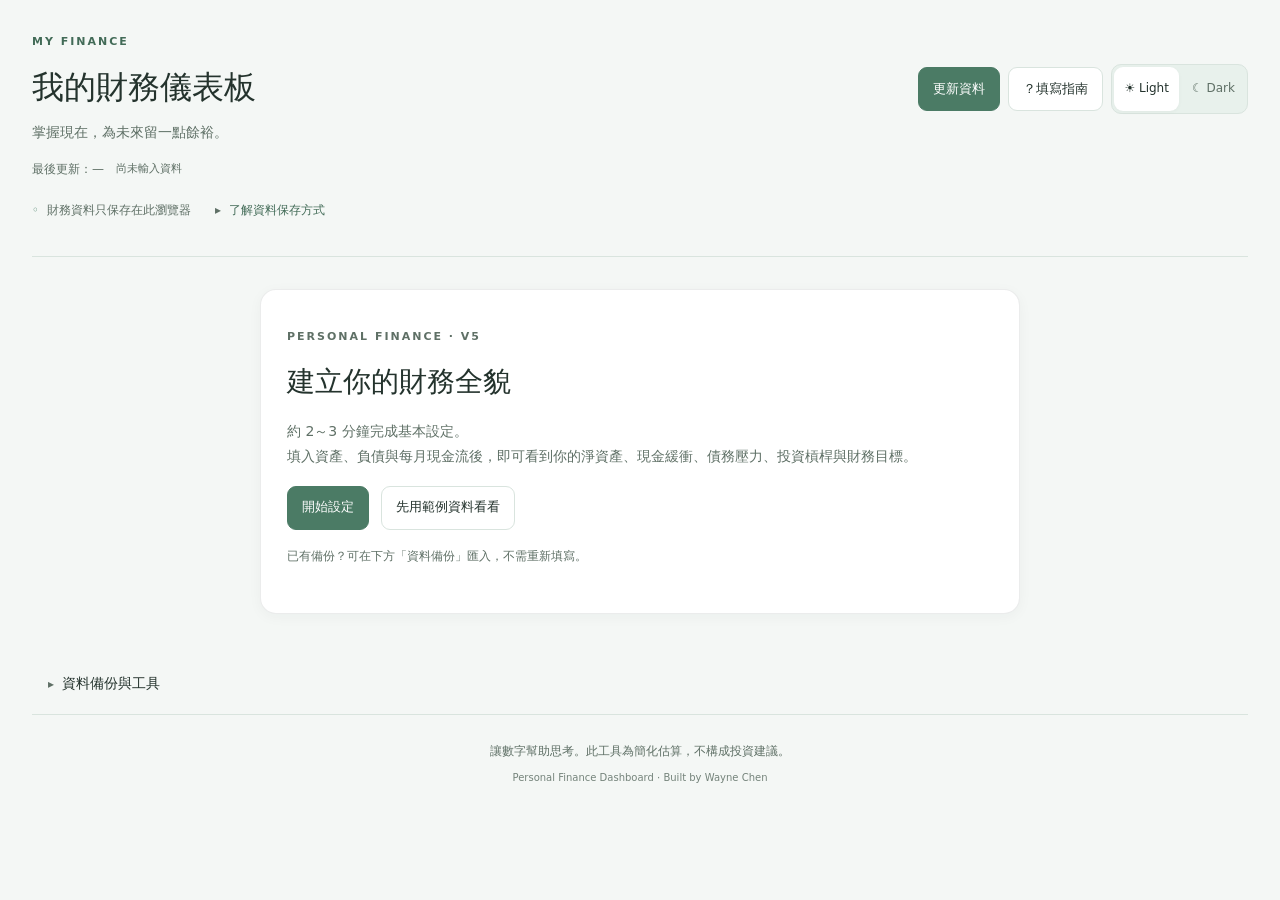
==== commit 9e1549f8: "頁尾加入 Wayne Chen 的低調品牌署名" ====
--- a/dashboard.html
+++ b/dashboard.html
@@ -80,6 +80,14 @@
 :root{--muted:#5F7066;--interactive:#426B57}:root[data-theme="dark"]{--muted:#B0BFB5;--interactive:#B4D2BF}
 .text-button,.privacy-bar summary,.brand .eyebrow,.inline-info summary,.reason-accordion>summary,.full-explanation>summary,.kpi-composition>summary,.return-explanation summary,.review-item summary,.stepper .active,.field-level[data-level="基本"]{color:var(--interactive)}
 .metric-panel dd.danger{color:var(--danger-text)}
+/* Quick actions: one PNG UI near the KPIs, installation only when available. */
+.quick-actions{display:flex;gap:10px;flex-wrap:wrap;align-items:center;margin-top:14px}.quick-actions>button{font-weight:400;background:transparent}.quick-actions>button:hover{background:var(--soft)}#install-instructions{min-width:0;max-width:100%}#install-instructions>summary{min-height:44px;padding:10px 4px;font-size:12px;color:var(--interactive)}#install-instructions[open]{flex-basis:100%}#install-instructions #pwa-install-help{max-width:65ch;margin:4px 0 8px;font-size:12px}.summary-tools{padding:12px 0 16px;border-bottom:1px solid var(--border);min-width:0}.summary-tools .share-toolbar{margin:0 0 12px;gap:12px}.summary-tools .inline-check{font-size:12px;line-height:1.8;min-width:0}.summary-tools .inline-check input{flex-shrink:0}.summary-tools #image-status:empty{display:none}.summary-tools #download-summary{display:inline-flex;align-items:center;min-height:44px}.summary-tools #summary-preview{max-width:440px;width:100%}
+@media(max-width:680px){.quick-actions{gap:8px;margin-top:12px}.quick-actions>button{font-size:12px;padding:10px 12px}.summary-tools .share-toolbar{align-items:flex-start;gap:8px}.summary-tools .inline-check{font-size:12px;white-space:normal}.summary-tools #image-result{max-width:100%}}
+/* Keep the floating editor from covering the expanded image controls. */
+body:has(#summary-tools:not([hidden])) #mobile-edit{display:none!important}
+
+/* Footer signature stays secondary to the existing disclaimer. */
+.app-footer .footer-disclaimer{margin:0;font-size:12px}.app-footer .footer-brand{margin:6px 0 0;font-size:10px;line-height:1.7;color:var(--muted);opacity:.85}
 </style></head>
 <body><main>
 <header class="app-header"><div class="brand"><p class="eyebrow">MY FINANCE</p><h1>我的財務儀表板</h1><p class="subtitle">掌握現在，為未來留一點餘裕。</p></div><div class="header-controls"><div class="header-actions"><button type="button" id="edit-finances" class="primary-button">更新資料</button><button type="button" id="open-filling-guide" aria-haspopup="dialog" aria-controls="filling-guide">？填寫指南</button><div class="theme-switch" role="group" aria-label="外觀模式"><button type="button" data-theme-choice="light" aria-pressed="true">☀ Light</button><button type="button" data-theme-choice="dark" aria-pressed="false">☾ Dark</button></div></div><small id="theme-status" role="status" hidden></small></div><div class="save-info"><small id="saved-at">最後更新：—</small><span id="save-status" role="status">尚未輸入資料</span></div></header><div class="privacy-bar"><span>財務資料只保存在此瀏覽器</span><details id="privacy-details"><summary>了解資料保存方式</summary><p class="privacy-note">所有財務資料僅儲存在此裝置瀏覽器，不會上傳至伺服器。清除瀏覽器資料、更換裝置或使用無痕模式可能造成資料遺失，建議定期匯出備份。</p></details></div><p id="storage-warning" class="warning" role="alert" hidden></p>
@@ -93,6 +101,8 @@
 <article class="kpi"><span>現金緩衝</span><strong id="cashRunway">—</strong><small>可支應生活費與債務還款</small><button type="button" class="kpi-detail-trigger text-button" data-kpi="cashRunway" aria-expanded="false" aria-controls="kpi-detail-panel">ⓘ 查看詳情<span class="sr-only">：現金緩衝</span></button></article>
 <article class="kpi"><span>綜合市場槓桿</span><strong id="marketLeverage">—</strong><small>等效曝險 ÷ 投資淨值</small><button type="button" class="kpi-detail-trigger text-button" data-kpi="marketLeverage" aria-expanded="false" aria-controls="kpi-detail-panel">ⓘ 查看詳情<span class="sr-only">：綜合市場槓桿</span></button></article>
 </section>
+<div class="quick-actions" role="group" aria-label="快速操作"><button id="open-summary-tools" type="button" aria-expanded="false" aria-controls="summary-tools">產出財務摘要圖</button><button id="pwa-install" type="button" aria-describedby="pwa-install-help" hidden>＋ 新增到主畫面</button><details id="install-instructions"><summary>如何新增到主畫面？</summary><p id="pwa-install-help" class="hint" role="status" hidden></p></details></div><div id="summary-tools" class="summary-tools" role="region" aria-labelledby="open-summary-tools" hidden><div class="share-toolbar"><label class="inline-check"><input id="hide-amounts" type="checkbox">分享版隱藏金額，只顯示比例</label><button id="generate-summary" type="button">產出財務摘要圖</button></div><p id="image-status" role="status" class="hint"></p><div id="image-result" hidden><a id="download-summary" download>下載 PNG 圖片</a><details class="subsection"><summary>預覽摘要圖</summary><img id="summary-preview" alt="本機產生的財務摘要圖"></details></div>
+</div>
 <section id="kpi-detail-panel" class="panel kpi-detail-panel" hidden aria-labelledby="kpi-detail-title"><div class="section-heading"><h2 id="kpi-detail-title" tabindex="-1"></h2><button id="close-kpi-detail" type="button" class="text-button">收合詳情</button></div><section id="detail-netWorth" data-kpi-detail="netWorth" hidden></section><section id="detail-financialAssets" data-kpi-detail="financialAssets" hidden></section><section id="detail-cashRunway" data-kpi-detail="cashRunway" hidden></section><section id="detail-marketLeverage" data-kpi-detail="marketLeverage" hidden></section></section>
 <p id="month-comparison" class="snapshot-trend" hidden></p>
 <div class="layout"><div class="results">
@@ -115,12 +125,11 @@
 <p class="hint">每月手動記錄一次；同月份重存會先要求確認。快照記錄當時數值，不隨目前輸入改變。</p>
 <div class="toolbar"><label>快照日期<input id="snapshot-date" type="date"></label><button id="save-snapshot" type="button">儲存本月快照</button><label>趨勢指標<select id="chart-metric"><option value="net">淨資產</option><option value="financial">金融資產</option><option value="investment">投資市值</option><option value="debt">總負債</option><option value="leverage">綜合市場槓桿</option></select></label></div>
 <div id="history-chart"></div><div class="table-scroll"><table><thead><tr><th>日期</th><th>淨資產</th><th>金融資產</th><th>投資市值</th><th>總負債</th><th>綜合槓桿</th><th>操作</th></tr></thead><tbody id="snapshot-rows"></tbody></table></div></details>
-</div><details class="panel utility" id="data-tools"><summary>資料備份與工具</summary><h3>財務摘要圖</h3><div class="share-toolbar"><button id="generate-summary" type="button">產出財務摘要圖</button><label class="inline-check"><input id="hide-amounts" type="checkbox">分享版隱藏金額，只顯示比例</label></div><p id="image-status" role="status" class="hint"></p><div id="image-result" hidden><a id="download-summary" download>下載 PNG 圖片</a><details class="subsection"><summary>預覽摘要圖</summary><img id="summary-preview" alt="本機產生的財務摘要圖"></details></div>
-<h3>安裝與離線</h3><button id="pwa-install" type="button" aria-describedby="pwa-install-help">安裝／新增到主畫面</button><p id="pwa-install-help" class="hint" role="status" hidden></p><p id="pwa-status" class="hint" role="status"></p><h3>資料備份</h3>
+</div><details class="panel utility" id="data-tools"><summary>資料備份與工具</summary><h3>裝置與離線狀態</h3><p id="pwa-status" class="hint" role="status"></p><h3>資料備份</h3>
 <p class="hint">現金低於最低門檻、還款比或槓桿高於最高門檻為紅色；現金在門檻至 1.2 倍、還款比或槓桿在門檻的 80% 至 100% 為黃色。零分母不強行評級，但有債務無收入、投資淨值不大於零等狀況仍提醒。設定僅供個人參考。</p>
 <label class="inline-check"><input id="include-scenarios" type="checkbox" checked>包含已儲存情境</label><div class="toolbar"><button id="export-data" type="button">匯出備份（JSON）</button><label class="file-button">匯入備份（JSON）<input id="import-data" type="file" accept=".json,application/json"></label><button id="clear-data" type="button">清除本機資料</button></div>
 <p class="hint">JSON 含個人財務資料，請妥善保存。匯入會先檢查格式並要求確認。備份包含財務輸入、目標、警戒線、快照與未完成輸入。</p><p id="data-message" role="status"></p></details>
-<footer>讓數字幫助思考。此工具為簡化估算，不構成投資建議。</footer>
+<footer class="app-footer"><p class="footer-disclaimer">讓數字幫助思考。此工具為簡化估算，不構成投資建議。</p><p class="footer-brand">Personal Finance Dashboard · Built by Wayne Chen</p></footer>
 </main><button id="mobile-edit" type="button" class="floating-edit">✎ 更新資料</button><dialog id="wizard" aria-labelledby="wizard-title"><header class="wizard-header"><div><p id="wizard-progress" class="eyebrow" aria-live="polite"></p><h2 id="wizard-title"></h2></div><button id="close-wizard" type="button">稍後再填 ✕</button></header><div class="stepper" aria-label="設定進度"><span>1 目前財務</span><span>2 投資與目標</span><span>3 進階設定</span></div><div class="wizard-body"><form id="finance-form" data-step="0" novalidate><p class="hint">沒有該項資產、收入或支出可留白，計算視為 0，不需為資料狀態補填 0。</p><h3>現金分類</h3><div class="wizard-grid"><label>日常可動用現金 <span class="field-level">基本</span><input data-field name="cashDaily" type="number" inputmode="decimal" min="0" step="any"><small class="field-helper">一般活存與近期可自由使用的現金。</small></label><label>緊急預備金 <span class="field-level">選填</span><input data-field name="cashEmergency" type="number" inputmode="decimal" min="0" step="any"><small class="field-helper">預留給失業、醫療、突發事件等。</small></label><label>投資預備金 <span class="field-level">選填</span><input data-field name="cashInvestmentReserve" type="number" inputmode="decimal" min="0" step="any"><small class="field-helper">等待投資機會投入市場的現金；預設不計入生活緩衝。</small></label><label>指定用途預留資金 <span class="field-level">選填</span><input data-field name="cashEarmarked" type="number" inputmode="decimal" min="0" step="any"><small class="field-helper">如學費、旅遊、稅金或未來還款等已有用途的資金。</small></label></div><p id="wizard-cash-total" class="note"></p><h3>其他資產</h3><div class="wizard-grid"><label>房屋目前估值 <span class="field-level">選填</span><input data-field name="home" type="number" inputmode="decimal" min="0" step="any"><small class="field-helper">以目前合理估值填寫。</small></label><label>其他資產 <span class="field-level">選填</span><input data-field name="other" type="number" inputmode="decimal" min="0" step="any"><small class="field-helper">未列入現金或投資的其他資產。</small></label></div><h3>收入與支出</h3><div class="wizard-grid"><label>家庭年收入 <span class="field-level">基本</span><input data-field name="income" type="number" inputmode="decimal" min="0" step="any"><small class="field-helper">優先填家庭全年實際可支配／實領收入。</small></label><label>每月生活支出 <span class="field-level">基本</span><input data-field name="living" type="number" inputmode="decimal" min="0" step="any"><small class="field-helper">日常生活、保險、學費等；不要包含投資與貸款還款。</small></label><div id="basic-monthly-slot"><label>每月固定投資金額 <span class="field-level">基本</span><input data-field name="monthlyInvestment" type="number" inputmode="decimal" min="0" step="any"><small class="field-helper">與財務目標的每月固定投入共用，不會重複扣除。</small></label></div></div><h3>負債明細 <span class="field-level">選填</span></h3><p class="hint">沒有負債可以略過；利率與剩餘月數可稍後補填。</p><div id="debt-editor"></div><button id="add-debt" type="button">＋新增一筆負債</button></form><form id="goal-form" data-step="1" novalidate><h3>投資市值</h3><div class="wizard-grid"><label>一般股票 / ETF 市值 <span class="field-level">基本</span><input data-field name="regular" type="number" inputmode="decimal" min="0" step="any"><small class="field-helper">不包含下方另列的槓桿 ETF。</small></label><label>槓桿 ETF 市值 <span class="field-level">選填</span><input data-field name="leveraged" type="number" inputmode="decimal" min="0" step="any"><small class="field-helper">沒有持有可填 0。</small></label><label>槓桿 ETF 倍率 <span class="field-level">選填</span><input data-field name="multiplier" type="number" inputmode="decimal" min="1" step="any"><small class="field-helper">例如正2填 2；一般股票與 ETF 為 1。</small></label></div><div class="readonly">股票 / ETF 投資資產<output id="assetInvestment"></output></div><div id="goal-monthly-slot" class="wizard-grid"></div><h3>財務目標 <span class="field-level">選填</span></h3><label>目標計算基準<select id="wizard-goal-basis" data-goal-basis><option value="investment">投資資產</option><option value="financial">金融資產</option></select></label><p id="wizard-goal-settings-message" class="warning" role="status"></p><div class="wizard-grid"><label>目前年齡 <span class="field-level">選填</span><input data-field name="currentAge" type="number" inputmode="decimal" min="0" step="1" max="120"><small class="field-helper">以整歲填寫。</small></label><label>目標年齡 <span class="field-level">選填</span><input data-field name="targetAge" type="number" inputmode="decimal" min="0" step="1" max="120"><small class="field-helper">須晚於目前年齡才會估算達標所需報酬率。</small></label><label><span id="target-assets-label">目標投資資產</span> <span class="field-level">選填</span><input data-field name="targetAssets" type="number" inputmode="decimal" min="0" step="any"><small id="target-assets-helper" class="field-helper">目標只計一般股票 / ETF 與槓桿 ETF；不包含任何現金。</small></label><label>投資組合預期年化報酬率（%） <span class="field-level">選填</span><input data-field name="annualReturn" type="number" inputmode="decimal" min="-99" step="any" max="100"><small class="field-helper">用於股票 / ETF 投資資產的長期數學情境，不代表保證報酬。</small></label></div><p class="note" id="wizard-monthly-note"></p></form><form id="settings-form" data-step="2" novalidate><h3>個人警戒線</h3><p class="hint">這些數值不是市場通用安全標準，而是你希望 Dashboard 幫忙提醒自己的個人界線。系統預設值只是起始設定，可以依家庭狀況調整。</p><details class="inline-info field-guidance" name="wizard-field-guidance"><summary>ⓘ 警戒線怎麼設定？</summary><p>把它理解成：「到什麼程度時，我希望自己停下來重新檢視？」可從希望維持的現金時間、現金流彈性與可接受的市場波動來思考；不是通用安全標準，也不是新增借款額度。</p></details><div class="wizard-grid"><label>最低現金緩衝（月） <span class="field-level">進階</span><input data-field name="minRunway" type="number" inputmode="decimal" min="0.1" step="any" max="120"><small class="field-helper">低於門檻提醒，接近門檻顯示黃色。</small><small id="runway-reference" class="field-helper decision-reference"></small></label><label>最高債務月付比（%） <span class="field-level">進階</span><input data-field name="maxPaymentRatio" type="number" inputmode="decimal" min="0.1" step="any" max="100"><small class="field-helper">每月還款占家庭月收入的個人參考上限。</small><small id="payment-reference" class="field-helper decision-reference"></small></label><label>最高綜合市場槓桿（x） <span class="field-level">進階</span><input data-field name="maxLeverage" type="number" inputmode="decimal" min="0.1" step="any" max="100"><small class="field-helper">同時考慮槓桿 ETF 與投資用途借款。</small><small id="leverage-reference" class="field-helper decision-reference"></small></label></div><h3>生活緩衝包含哪些現金？ <span class="field-level">進階</span></h3><div class="buffer-options"><label class="inline-check"><input type="checkbox" data-buffer="cashDaily"><span>日常現金<small class="field-helper">通常可直接用於生活。</small></span></label><label class="inline-check"><input type="checkbox" data-buffer="cashEmergency"><span>緊急預備金<small class="field-helper">預設納入。</small></span></label><label class="inline-check"><input type="checkbox" data-buffer="cashInvestmentReserve"><span>投資預備金<small class="field-helper">預設不納入，避免為了生活被迫使用投資資金。</small></span></label><label class="inline-check"><input type="checkbox" data-buffer="cashEarmarked"><span>指定用途資金<small class="field-helper">預設不納入，因已有其他用途。</small></span></label></div><p class="hint">現金分類總額皆計入金融資產；只有勾選的分類用於生活現金緩衝。</p><h3>目標投資配置 <span class="field-level">進階</span></h3><p class="hint">投資池定義：一般股票 / ETF + 槓桿 ETF + 投資預備金。三者目標比例需合計100%。這是你的策略目標，不是系統推薦配置；可先全部留白。</p><div class="wizard-grid"><label>一般投資目標（%） <span class="field-level">進階</span><input data-field name="allocationGeneral" type="number" inputmode="decimal" min="0" step="any" max="100" data-nullable="true"><small class="field-helper">三類目標合計須為100%。</small></label><label>槓桿投資目標（%） <span class="field-level">進階</span><input data-field name="allocationLeveraged" type="number" inputmode="decimal" min="0" step="any" max="100" data-nullable="true"><small class="field-helper">可設定0%；若目前仍持有，無法只靠新增資金完全歸零。</small></label><label>投資預備金目標（%） <span class="field-level">進階</span><input data-field name="allocationReserve" type="number" inputmode="decimal" min="0" step="any" max="100" data-nullable="true"><small class="field-helper">已包含在現金，不會再次加進資產。</small></label></div><p id="allocation-validation" class="warning" hidden>目標配置合計需為 100%。</p><section><h3>目標設定一致性檢查</h3><div id="allocation-consistency"></div></section></form><p id="wizard-error" role="alert" class="warning" hidden></p></div><footer class="wizard-footer"><span id="wizard-save-status" role="status"></span><div><button id="wizard-back" type="button">上一步</button><button id="wizard-next" type="button" class="primary-button">儲存並繼續</button></div></footer></dialog><dialog id="scenario-lab" aria-labelledby="lab-title"><header class="lab-header"><div><p class="eyebrow">WHAT-IF SCENARIO LAB · V5</p><h2 id="lab-title">財務決策實驗室</h2><p class="hint">先試算，再決定。所有結果均為情境模擬，不代表投資建議。</p></div><button id="close-lab" type="button">關閉 ✕</button></header><nav class="lab-tabs" aria-label="實驗室工具"><button data-lab-tab="scenario" type="button" aria-pressed="true">情境試算</button><button data-lab-tab="loan" type="button" aria-pressed="false">借款投資比較</button><button data-lab-tab="saved" type="button" aria-pressed="false">已儲存情境</button></nav><div class="lab-body"><p id="lab-status" class="hint" role="status"></p>
 <section data-lab-page="scenario"><div id="lab-quick"><h3>選一個想試算的情境</h3><div class="quick-grid"><button data-quick="borrow" type="button">如果我多借一筆信貸？</button><button data-quick="repay" type="button">如果我提前還貸款？</button><button data-quick="annualIncome" type="button">如果家庭收入下降？</button><button data-quick="trade" type="button">如果我降低槓桿部位？</button><button data-quick="expense" type="button">如果我有一筆大額支出？</button></div></div>
 <div class="toolbar"><label>情境名稱<input id="scenario-name" maxlength="80" placeholder="例如：新增150萬信貸"></label><label>變動類型<select id="action-type"><option value="borrow">新增借款</option><option value="repay">提前償還負債</option><option value="expense">一次性支出</option><option value="income">一次性收入</option><option value="annualIncome">每月收入改變</option><option value="living">每月生活支出改變</option><option value="monthlyInvestment">每月固定投資改變</option><option value="trade">調整投資部位</option></select></label><button id="add-action" type="button">＋加入一個變動</button><button id="new-scenario" type="button">新建情境</button></div><div id="scenario-actions"></div><p id="scenario-error" class="warning" role="alert" hidden></p><div class="toolbar"><button id="save-scenario" type="button" class="primary-button">儲存此情境</button><small>只儲存變動，不保存基準資料；沒有套用到正式資料的功能。</small></div>
@@ -1167,27 +1176,38 @@
 (()=>{
  let installEvent=null,registration=null,requestedUpdate=false;
  const status=document.getElementById('pwa-status');
- window.addEventListener('beforeinstallprompt',event=>{event.preventDefault();installEvent=event;});
- const installHelp=document.getElementById('pwa-install-help');
+ const installButton=document.getElementById('pwa-install'),installHelp=document.getElementById('pwa-install-help'),instructions=document.getElementById('install-instructions');
+ const displayMode=window.matchMedia('(display-mode: standalone)');let installed=false,offlineReady=false,statusMessage='';
+ const standalone=()=>installed||navigator.standalone===true||displayMode.matches;
+ const appleMobile=/iPad|iPhone|iPod/.test(navigator.userAgent)||(navigator.platform==='MacIntel'&&navigator.maxTouchPoints>1);
+ const manualHelp=appleMobile?'iPhone／iPad：請用 Safari 開啟此網站 → 點「分享」（方框向上箭頭）→「加入主畫面」→「新增」。若有「作為網頁 App 開啟」，請保持開啟。iPhone 需要從分享選單手動新增，網站不會直接跳出安裝視窗。':'Android Chrome：右上角 ⋮ →「新增到主畫面」或「安裝應用程式」。iPhone／iPad：Safari →「分享」→「加入主畫面」。電腦可查看網址列的安裝圖示或瀏覽器選單。請使用 HTTPS 網址，並先讓離線資源準備完成。';
+ const setStatus=text=>{statusMessage=text;status.textContent=(standalone()?(offlineReady?'已安裝，可離線使用。':'已從主畫面開啟。'):'')+text;};
  const showInstallHelp=text=>{installHelp.textContent=text;installHelp.hidden=false;};
- document.getElementById('pwa-install').addEventListener('click',async()=>{
-  const isAppleMobile=/iPad|iPhone|iPod/.test(navigator.userAgent)||(navigator.platform==='MacIntel'&&navigator.maxTouchPoints>1);
-  if(navigator.standalone===true||window.matchMedia('(display-mode: standalone)').matches){showInstallHelp('目前已從主畫面 App 開啟，無需再次新增。');return;}
-  if(isAppleMobile){showInstallHelp('iPhone／iPad：請用 Safari 開啟此網站 → 點「分享」（方框向上箭頭）→「加入主畫面」→「新增」。若有「作為網頁 App 開啟」，請保持開啟。iPhone 需要從分享選單手動新增，這個按鈕不會直接跳出安裝視窗。');return;}
-  if(installEvent){const pending=installEvent;installEvent=null;await pending.prompt();const result=await pending.userChoice;showInstallHelp(result.outcome==='accepted'?'已接受安裝；安裝狀態以瀏覽器顯示為準。':'已取消安裝，可稍後再試。');}
-  else showInstallHelp('Android Chrome：右上角 ⋮ →「新增到主畫面」或「安裝應用程式」。iPhone／iPad：Safari →「分享」→「加入主畫面」。電腦可查看網址列的安裝圖示或瀏覽器選單。請使用 HTTPS 網址，並先讓離線資源準備完成。');
+ const syncInstallUI=()=>{installButton.hidden=standalone()||!installEvent;instructions.hidden=standalone()||!!installEvent;if(!installHelp.textContent)showInstallHelp(manualHelp);setStatus(statusMessage);};
+ window.addEventListener('beforeinstallprompt',event=>{event.preventDefault();installEvent=event;syncInstallUI();});
+ window.addEventListener('appinstalled',()=>{installed=true;installEvent=null;syncInstallUI();});
+ displayMode.addEventListener?.('change',syncInstallUI);
+ installButton.addEventListener('click',async()=>{
+  if(standalone()||!installEvent){syncInstallUI();return;}
+  const pending=installEvent;installEvent=null;syncInstallUI();
+  try{await pending.prompt();const result=await pending.userChoice;showInstallHelp(result.outcome==='accepted'?'已接受安裝；安裝狀態以瀏覽器顯示為準。':'已取消安裝，可稍後再試。'+manualHelp);}
+  catch{showInstallHelp(manualHelp);}
+  if(!standalone())instructions.open=true;
  });
- if(!('serviceWorker'in navigator)||!['https:','http:'].includes(location.protocol)||!window.isSecureContext){status.textContent='PWA 安裝與離線功能需要固定 HTTPS 網址；目前本機財務功能仍可使用。';return;}
+ syncInstallUI();
+ if(!('serviceWorker'in navigator)||!['https:','http:'].includes(location.protocol)||!window.isSecureContext){setStatus('PWA 安裝與離線功能需要固定 HTTPS 網址；目前本機財務功能仍可使用。');return;}
  const showUpdate=()=>{if(registration?.waiting&&navigator.serviceWorker.controller)document.getElementById('pwa-update').hidden=false;};
  document.getElementById('pwa-reload').addEventListener('click',()=>{if(!registration?.waiting)return;if(window.hasUnsavedScenario?.()&&!confirm('尚有未儲存的情境變動。更新會重新載入頁面，確定繼續？'))return;requestedUpdate=true;registration.waiting.postMessage({type:'SKIP_WAITING'});});
  navigator.serviceWorker.addEventListener('controllerchange',()=>{if(requestedUpdate)location.reload();});
- navigator.serviceWorker.register(new URL('service-worker.js',location.href),{updateViaCache:'none'}).then(async reg=>{registration=reg;showUpdate();reg.addEventListener('updatefound',()=>{const worker=reg.installing;worker?.addEventListener('statechange',()=>{if(worker.state==='installed'){if(navigator.serviceWorker.controller)showUpdate();else status.textContent='離線資源已準備完成；財務資料仍只由瀏覽器 localStorage 管理。';}});});await navigator.serviceWorker.ready;if(!reg.waiting)status.textContent='離線資源已準備完成；財務資料仍只由瀏覽器 localStorage 管理。';}).catch(()=>{status.textContent='離線資源暫時未能準備完成；線上與本機儲存仍可使用，可稍後重新開啟。';});
+ navigator.serviceWorker.register(new URL('service-worker.js',location.href),{updateViaCache:'none'}).then(async reg=>{registration=reg;showUpdate();reg.addEventListener('updatefound',()=>{const worker=reg.installing;worker?.addEventListener('statechange',()=>{if(worker.state==='installed'){if(navigator.serviceWorker.controller)showUpdate();else {offlineReady=true;setStatus('離線資源已準備完成；財務資料仍只由瀏覽器 localStorage 管理。');};}});});await navigator.serviceWorker.ready;offlineReady=true;if(!reg.waiting)setStatus('離線資源已準備完成；財務資料仍只由瀏覽器 localStorage 管理。');}).catch(()=>{setStatus('離線資源暫時未能準備完成；線上與本機儲存仍可使用，可稍後重新開啟。');});
  const check=()=>{if(registration)registration.update().catch(()=>{});};
  window.addEventListener('online',check);document.addEventListener('visibilitychange',()=>{if(document.visibilityState==='visible')check();});
 })();
 </script><script>'use strict';
 // V5 presentation only: consumes existing FinanceCore results, never reads/writes storage.
 (()=>{
+ const summaryToggle=ui('open-summary-tools');
+ summaryToggle.addEventListener('click',()=>{const tools=ui('summary-tools');tools.hidden=!tools.hidden;summaryToggle.setAttribute('aria-expanded',String(!tools.hidden));});
  const panel=ui('kpi-detail-panel'),triggers=[...document.querySelectorAll('[data-kpi]')];
  const labels={netWorth:'淨資產',financialAssets:'金融資產',cashRunway:'現金緩衝',marketLeverage:'綜合市場槓桿'};
  let active=null;
